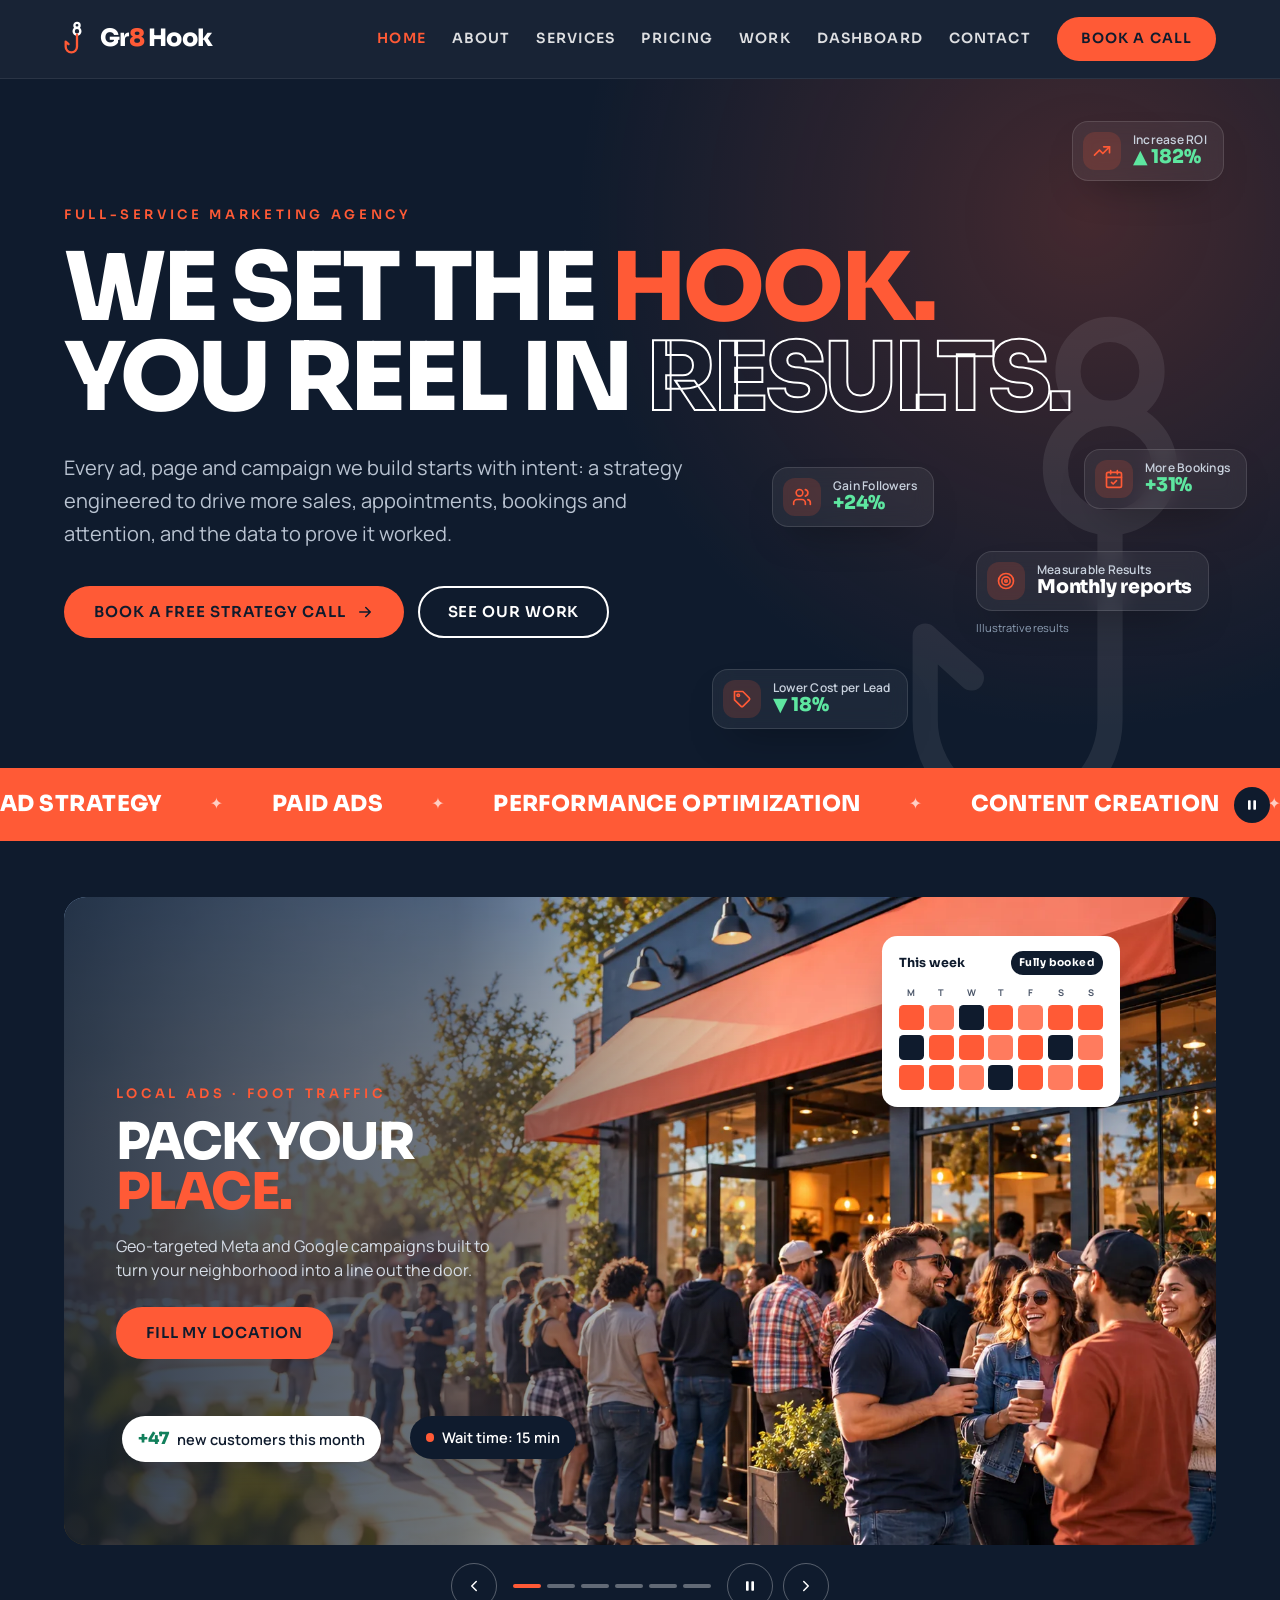
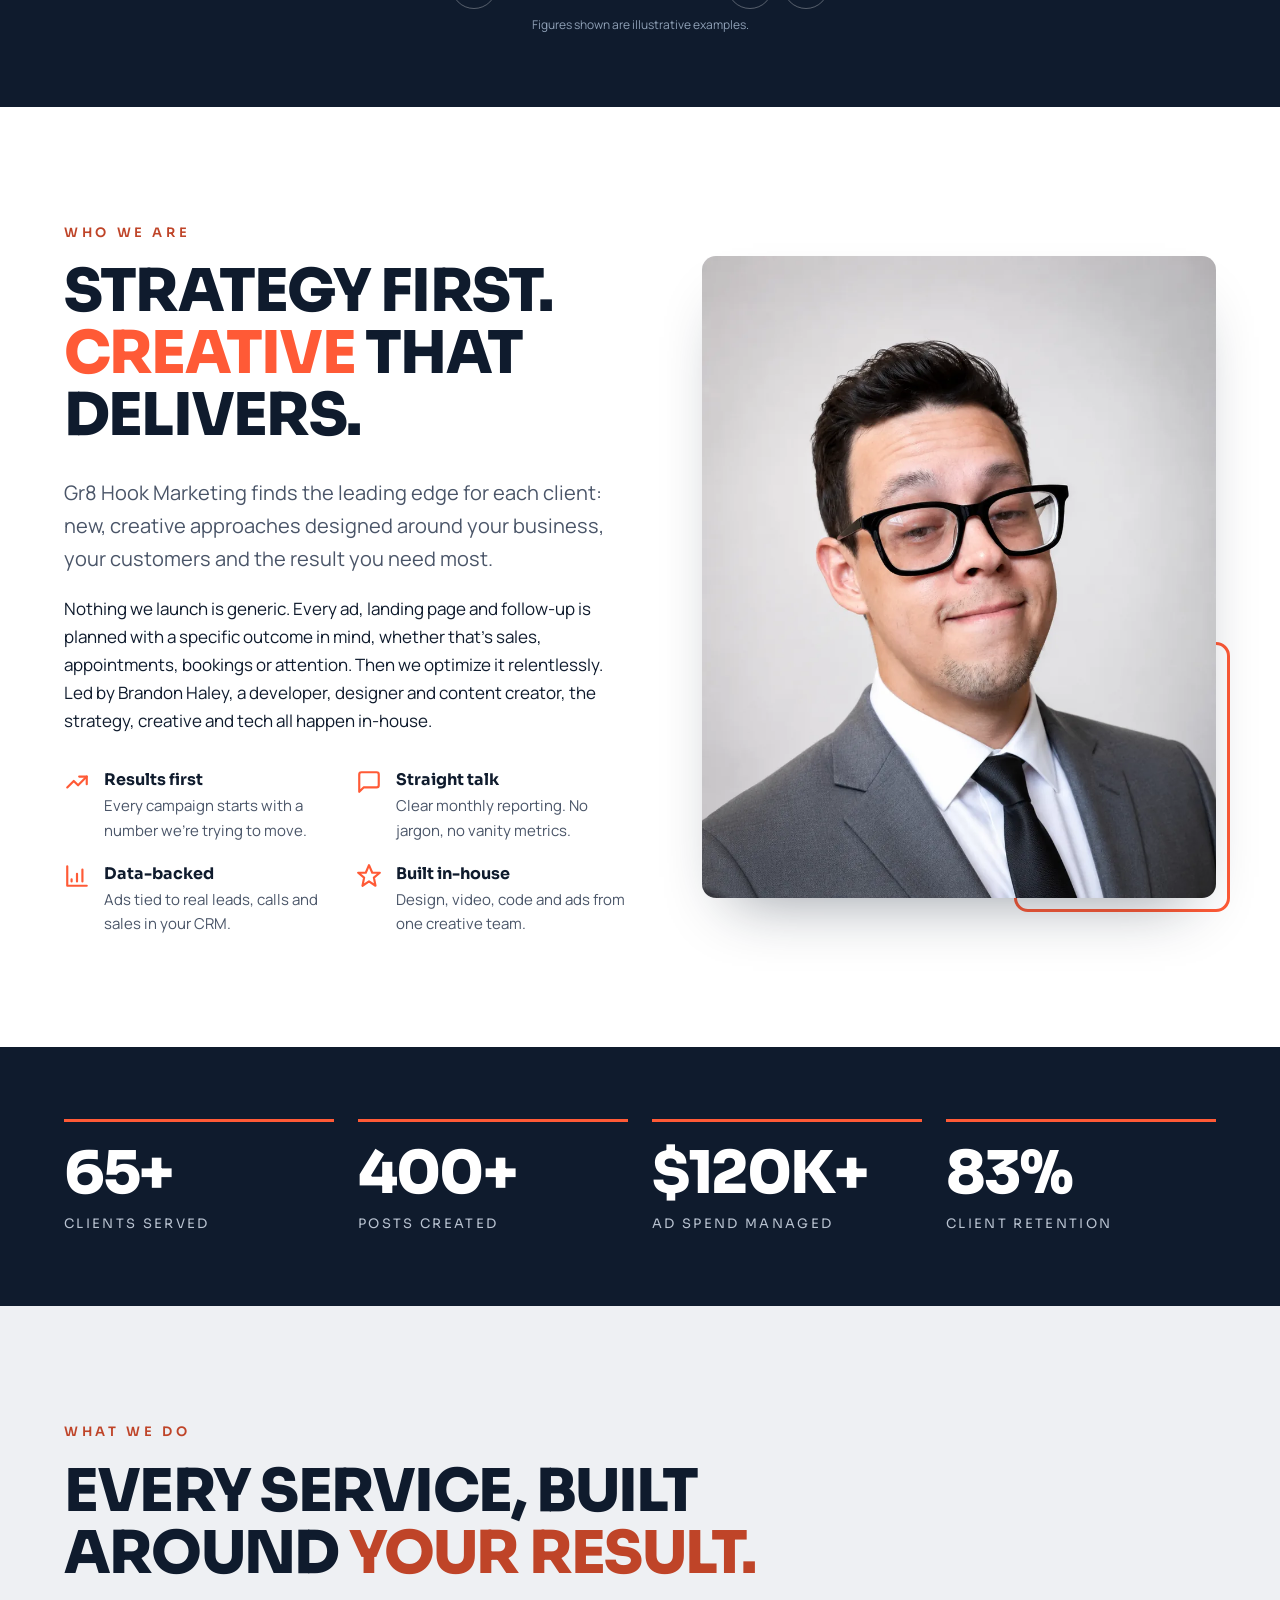
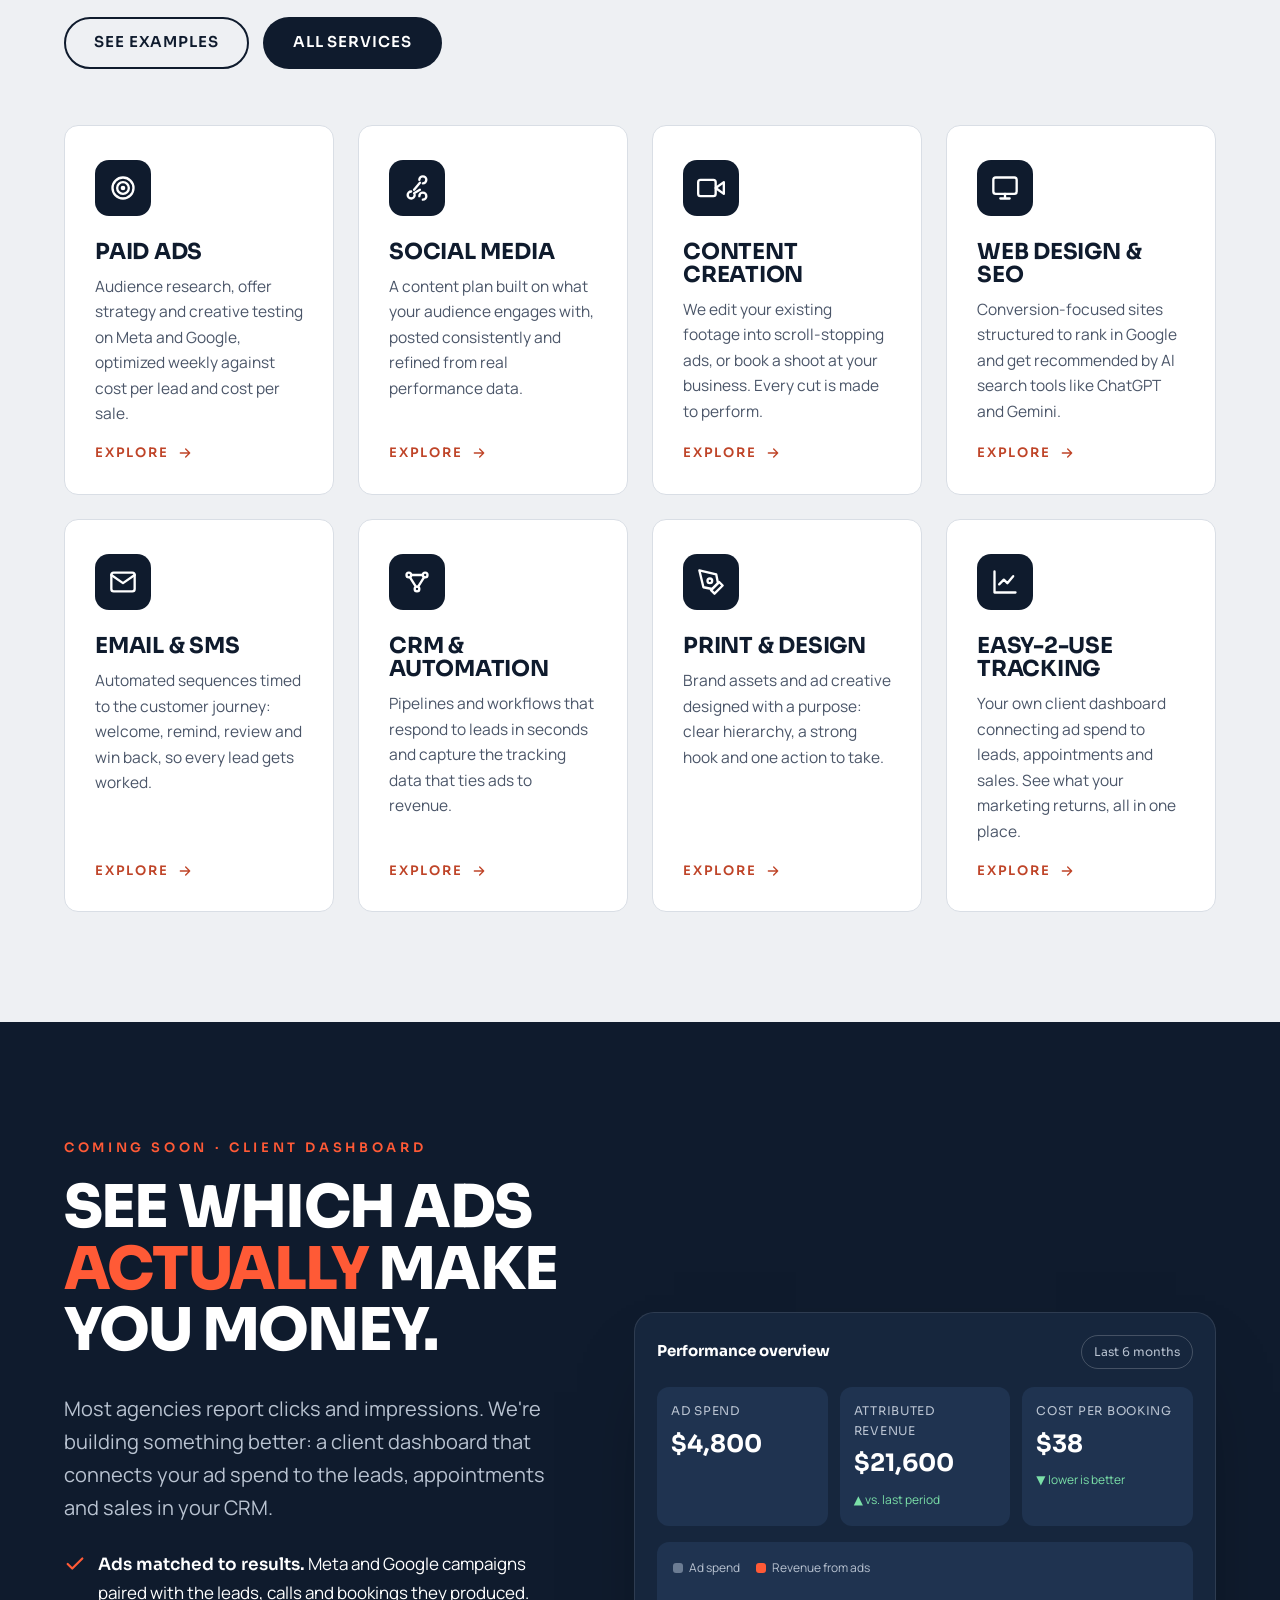
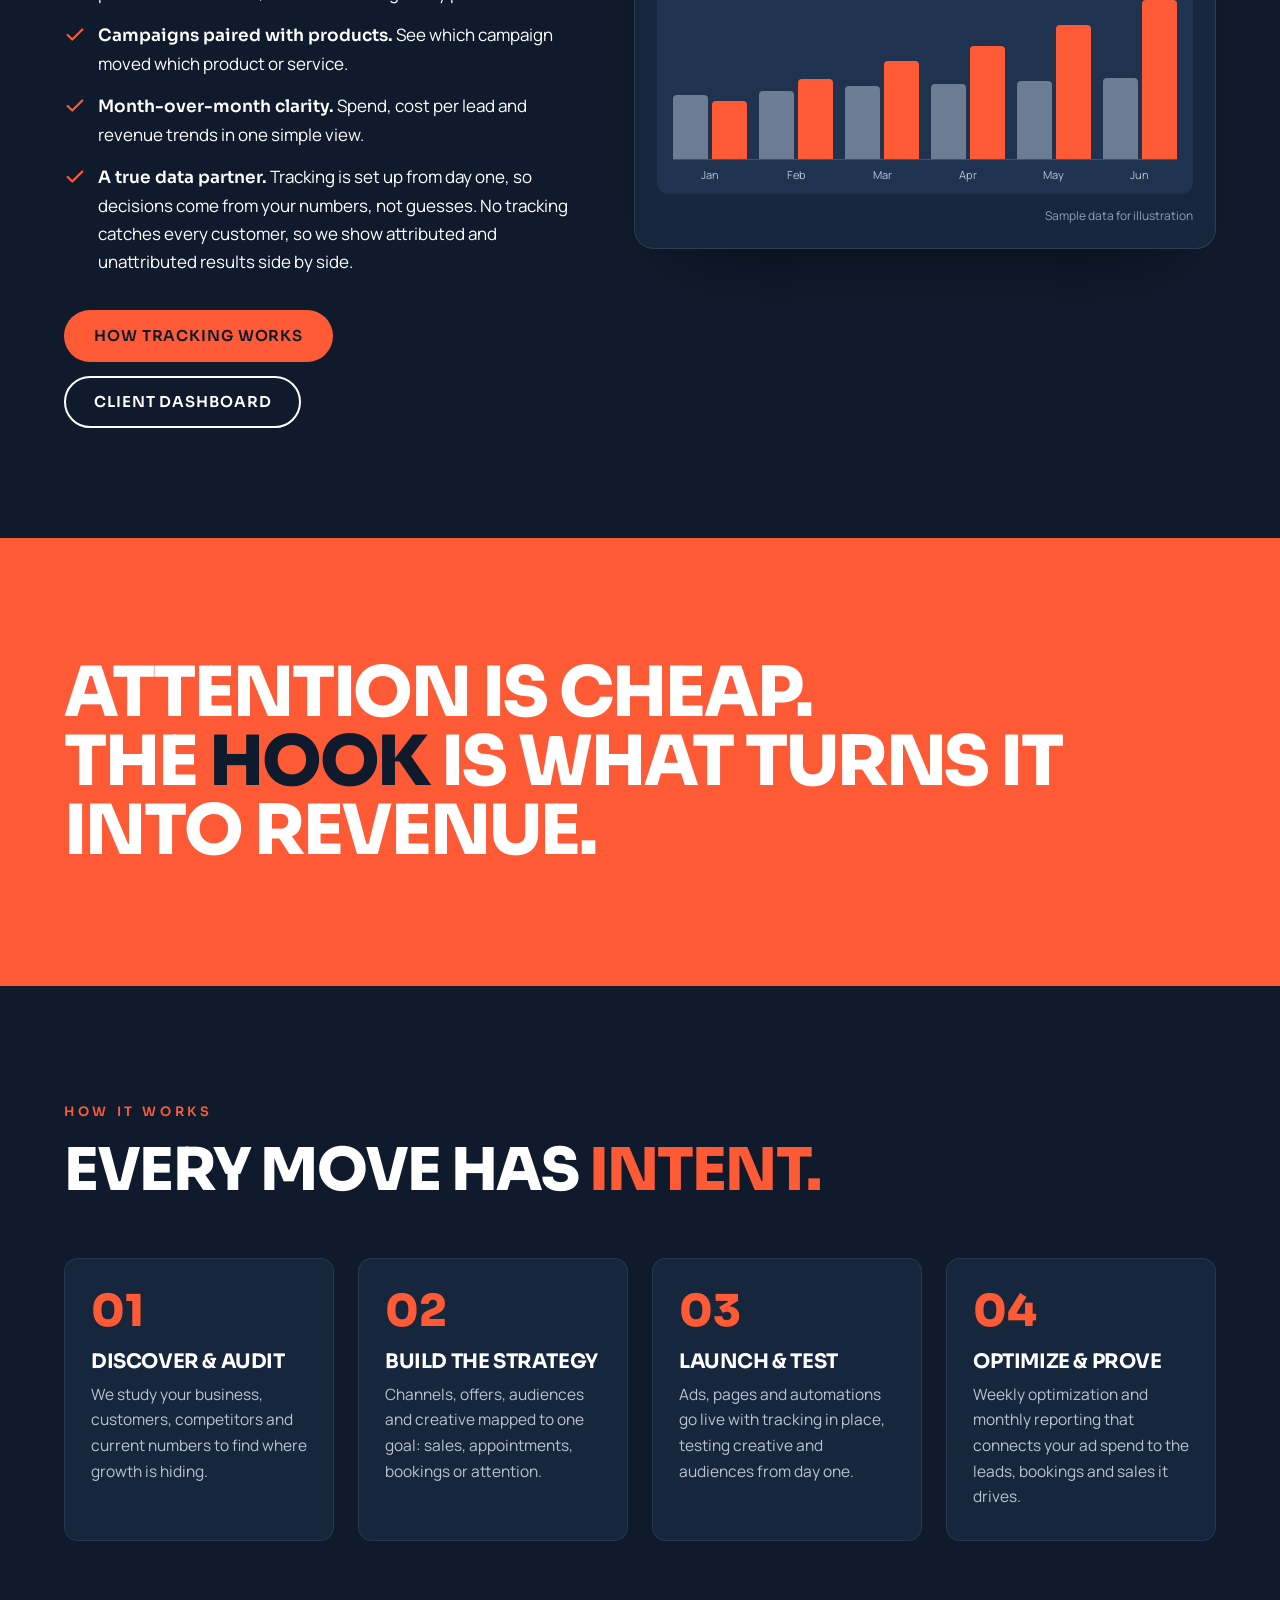
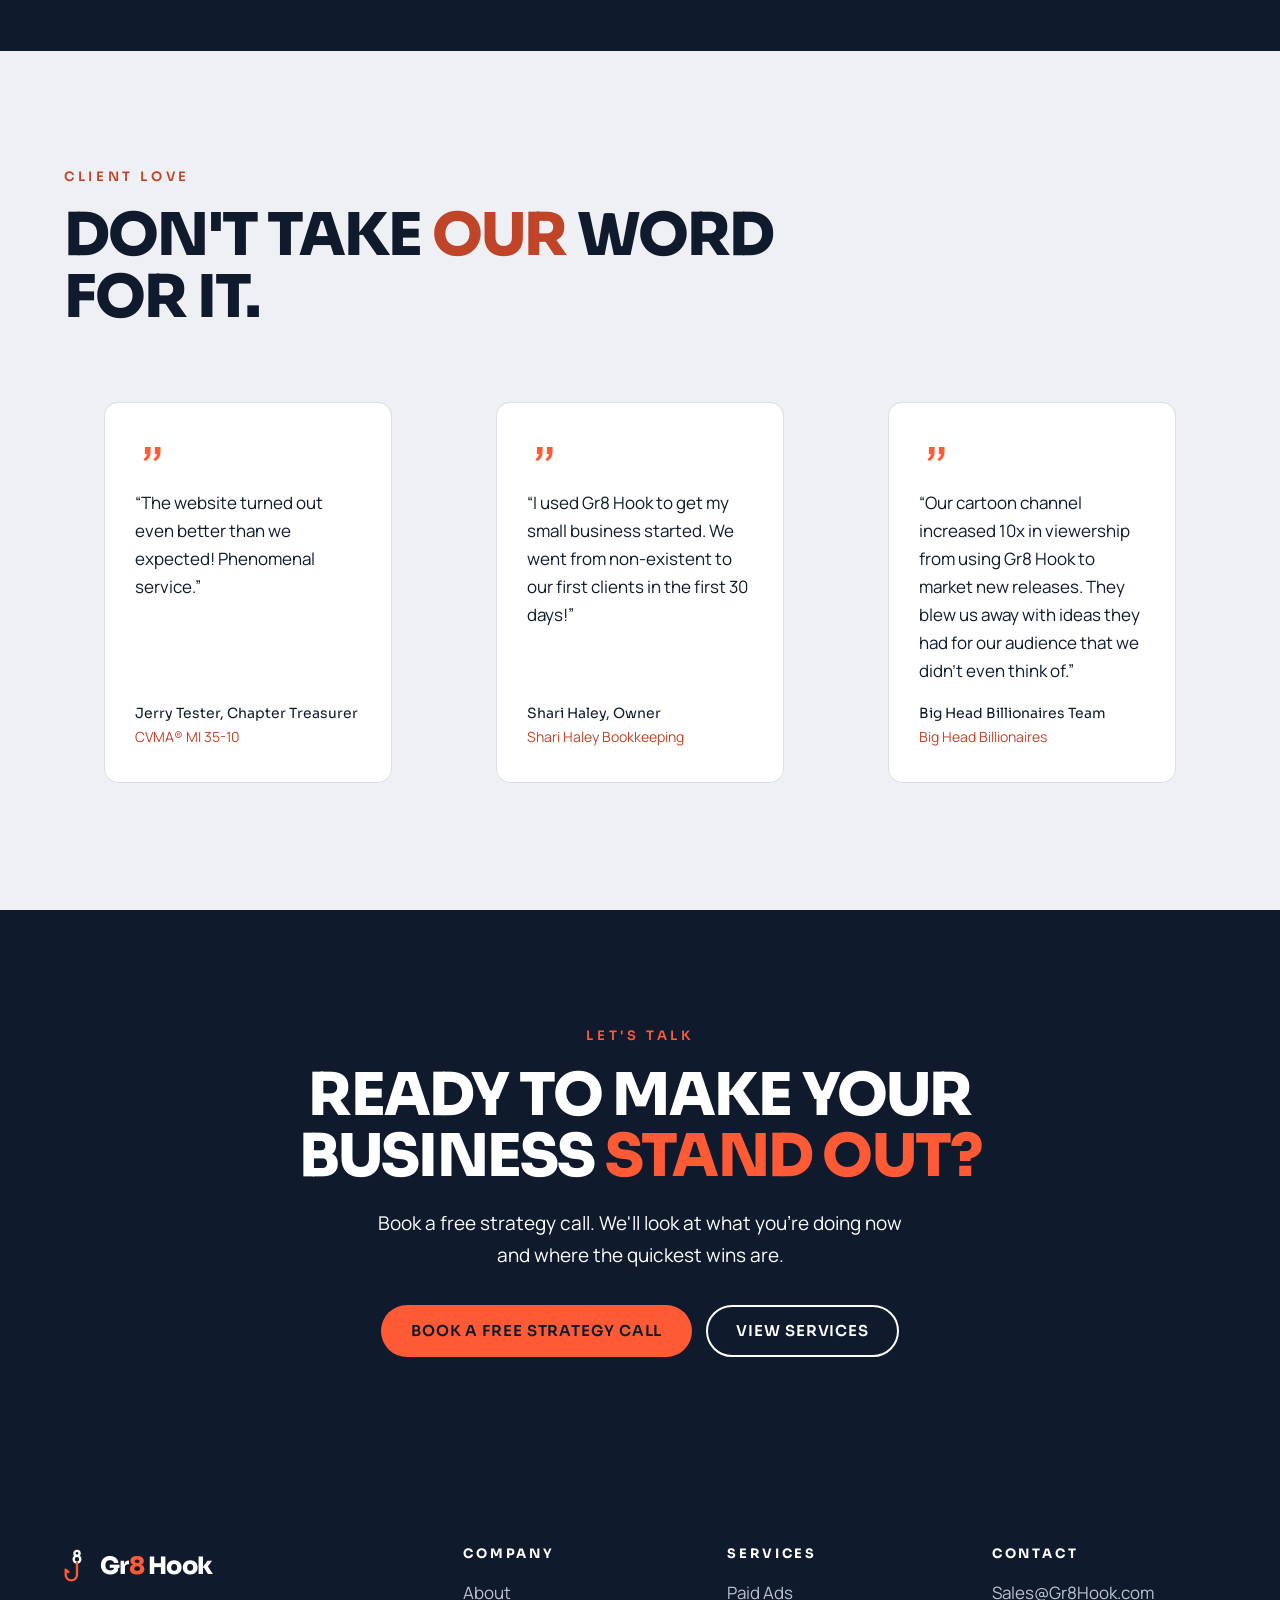
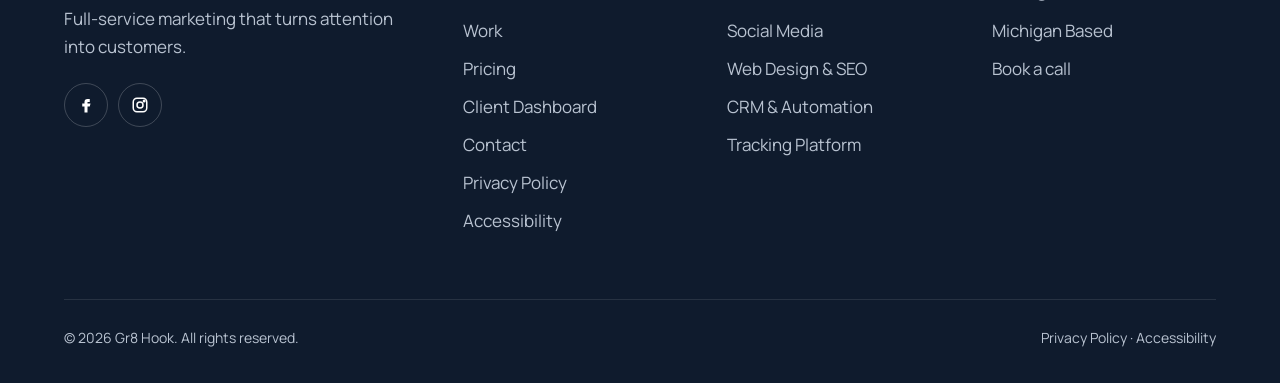
==== index.html @ c1b60bd9 "Add Meta Pixel sitewide, Lead/Schedule events, privacy policy disclosure Co-Authored-By: Claude Opus" ====
<!doctype html>
<html lang="en">
<head>
<meta charset="utf-8">
<meta name="viewport" content="width=device-width, initial-scale=1">
<title>Gr8 Hook | Paid Ads, Web Design &amp; Marketing Agency</title>
<meta name="description" content="Strategy-driven ads, websites, content and CRM automation built to grow sales and bookings, with tracking that ties ad spend to results.">
<meta name="robots" content="index, follow, max-image-preview:large">
<link rel="canonical" href="https://gr8hook.com/">
<meta name="theme-color" content="#0F1B2D">
<meta property="og:type" content="website">
<meta property="og:site_name" content="Gr8 Hook">
<meta property="og:locale" content="en_US">
<meta property="og:title" content="Gr8 Hook | Paid Ads, Web Design &amp; Marketing Agency">
<meta property="og:description" content="Strategy-driven ads, websites, content and CRM automation built to grow sales and bookings, with tracking that ties ad spend to results.">
<meta property="og:url" content="https://gr8hook.com/">
<meta property="og:image" content="https://gr8hook.com/assets/og-image.png">
<meta property="og:image:width" content="1200">
<meta property="og:image:height" content="630">
<meta property="og:image:alt" content="Gr8 Hook logo: a fishing hook whose eye forms an 8">
<meta name="twitter:card" content="summary_large_image">
<meta name="twitter:title" content="Gr8 Hook | Paid Ads, Web Design &amp; Marketing Agency">
<meta name="twitter:description" content="Strategy-driven ads, websites, content and CRM automation built to grow sales and bookings, with tracking that ties ad spend to results.">
<meta name="twitter:image" content="https://gr8hook.com/assets/og-image.png">
<link rel="apple-touch-icon" href="assets/apple-touch-icon.png">
<link rel="manifest" href="site.webmanifest">
<script type="application/ld+json">
{
  "@context": "https://schema.org",
  "@graph": [
    {
      "@type": "ProfessionalService",
      "@id": "https://gr8hook.com/#organization",
      "sameAs": ["https://www.facebook.com/gr8hook", "https://www.instagram.com/gr8hook"],
      "name": "Gr8 Hook",
      "alternateName": "Gr8 Hook Marketing",
      "url": "https://gr8hook.com/",
      "logo": "https://gr8hook.com/assets/logo.png",
      "image": "https://gr8hook.com/assets/og-image.png",
      "description": "Strategy-driven marketing agency offering paid ads, performance optimization, content creation, web design with SEO and AI search, email and SMS, CRM automation, graphic design and ad-to-sales attribution tracking.",
      "email": "Sales@Gr8Hook.com",
      "address": {
        "@type": "PostalAddress",
        "addressRegion": "MI",
        "addressCountry": "US"
      },
      "founder": {
        "@id": "https://gr8hook.com/about/#brandon"
      },
      "areaServed": {
        "@type": "Country",
        "name": "United States"
      },
      "knowsAbout": [
        "Paid Advertising",
        "Social Media Management",
        "Content Creation",
        "Web Design & SEO",
        "Email & SMS Marketing",
        "CRM Setup & Automation",
        "Print & Design",
        "Easy-2-Use Tracking Platform"
      ],
      "hasOfferCatalog": {
        "@type": "OfferCatalog",
        "name": "Marketing services",
        "itemListElement": [
          {
            "@type": "Offer",
            "itemOffered": {
              "@type": "Service",
              "name": "Paid Advertising",
              "url": "https://gr8hook.com/services/#paid-ads"
            }
          },
          {
            "@type": "Offer",
            "itemOffered": {
              "@type": "Service",
              "name": "Social Media Management",
              "url": "https://gr8hook.com/services/#social-media"
            }
          },
          {
            "@type": "Offer",
            "itemOffered": {
              "@type": "Service",
              "name": "Content Creation",
              "url": "https://gr8hook.com/services/#content"
            }
          },
          {
            "@type": "Offer",
            "itemOffered": {
              "@type": "Service",
              "name": "Web Design & SEO",
              "url": "https://gr8hook.com/services/#web-seo"
            }
          },
          {
            "@type": "Offer",
            "itemOffered": {
              "@type": "Service",
              "name": "Email & SMS Marketing",
              "url": "https://gr8hook.com/services/#email-sms"
            }
          },
          {
            "@type": "Offer",
            "itemOffered": {
              "@type": "Service",
              "name": "CRM Setup & Automation",
              "url": "https://gr8hook.com/services/#crm"
            }
          },
          {
            "@type": "Offer",
            "itemOffered": {
              "@type": "Service",
              "name": "Print & Design",
              "url": "https://gr8hook.com/services/#design"
            }
          },
          {
            "@type": "Offer",
            "itemOffered": {
              "@type": "Service",
              "name": "Easy-2-Use Tracking Platform",
              "url": "https://gr8hook.com/services/#tracking"
            }
          }
        ]
      }
    },
    {
      "@type": "WebSite",
      "@id": "https://gr8hook.com/#website",
      "url": "https://gr8hook.com/",
      "name": "Gr8 Hook",
      "publisher": {
        "@id": "https://gr8hook.com/#organization"
      },
      "inLanguage": "en-US"
    },
    {
      "@type": "WebPage",
      "@id": "https://gr8hook.com/#webpage",
      "url": "https://gr8hook.com/",
      "name": "Gr8 Hook | Paid Ads, Web Design & Marketing Agency",
      "description": "Strategy-driven ads, websites, content and CRM automation built to grow sales and bookings, with tracking that ties ad spend to results.",
      "isPartOf": {
        "@id": "https://gr8hook.com/#website"
      },
      "about": {
        "@id": "https://gr8hook.com/#organization"
      },
      "inLanguage": "en-US"
    }
  ]
}
</script>
<link rel="icon" href="favicon.ico" sizes="any">
<link rel="icon" href="assets/favicon.svg" type="image/svg+xml">
<link rel="icon" href="assets/favicon-32.png" type="image/png" sizes="32x32">
<link rel="preconnect" href="https://fonts.googleapis.com">
<link rel="preconnect" href="https://fonts.gstatic.com" crossorigin>
<link href="https://fonts.googleapis.com/css2?family=Manrope:wght@400;500;700&family=Sora:wght@600;800&display=swap" rel="stylesheet">
<link rel="stylesheet" href="css/style.css">
<!-- Meta Pixel Code -->
<script>
!function(f,b,e,v,n,t,s)
{if(f.fbq)return;n=f.fbq=function(){n.callMethod?
n.callMethod.apply(n,arguments):n.queue.push(arguments)};
if(!f._fbq)f._fbq=n;n.push=n;n.loaded=!0;n.version='2.0';
n.queue=[];t=b.createElement(e);t.async=!0;
t.src=v;s=b.getElementsByTagName(e)[0];
s.parentNode.insertBefore(t,s)}(window, document,'script',
'https://connect.facebook.net/en_US/fbevents.js');
fbq('init', '1065242523233854');
fbq('track', 'PageView');
</script>
<noscript><img height="1" width="1" style="display:none"
src="https://www.facebook.com/tr?id=1065242523233854&ev=PageView&noscript=1"
alt="" /></noscript>
<!-- End Meta Pixel Code -->
</head>
<body>
<a class="skip-link" href="#main">Skip to main content</a>

<header class="site-header">
  <div class="container">
    <a class="brand" href="./" aria-label="Gr8 Hook home">
      <svg viewBox="0 0 100 140" fill="none" aria-hidden="true"><circle cx="50" cy="17" r="10" stroke="#FFFFFF" stroke-width="9"/><circle cx="50" cy="40" r="13" stroke="#FFFFFF" stroke-width="9"/><path d="M50 53 L50 100 A22 22 0 0 1 6 100 L6 80 L17 90" stroke="#FF5A36" stroke-width="9" stroke-linecap="round" stroke-linejoin="round"/></svg>
      <span>Gr<span class="accent">8</span> Hook</span>
    </a>
    <button class="nav-toggle" aria-label="Open menu" aria-expanded="false" aria-controls="site-nav">
      <svg viewBox="0 0 24 24" fill="none" stroke="currentColor" stroke-width="2" stroke-linecap="round" aria-hidden="true"><path d="M4 7h16M4 12h16M4 17h16"/></svg>
    </button>
    <nav class="nav" id="site-nav" aria-label="Main">
      <a href="./" aria-current="page">Home</a>
      <a href="about/">About</a>
      <a href="services/">Services</a>
      <a href="pricing/">Pricing</a>
      <a href="work/">Work</a>
      <a href="dashboard/">Dashboard</a>
      <a href="contact/">Contact</a>
      <a class="btn btn--coral" href="contact/#book">Book a Call</a>
    </nav>
  </div>
</header>

<main id="main" tabindex="-1">

  <section class="hero dark">
    <svg class="hero-mark" viewBox="0 0 100 140" fill="none" aria-hidden="true"><circle cx="50" cy="17" r="10" stroke="#FFFFFF" stroke-width="6"/><circle cx="50" cy="40" r="13" stroke="#FFFFFF" stroke-width="6"/><path d="M50 53 L50 100 A22 22 0 0 1 6 100 L6 80 L17 90" stroke="#FFFFFF" stroke-width="6" stroke-linecap="round" stroke-linejoin="round"/></svg>
    <div class="container">
      <span class="eyebrow">Full-service marketing agency</span>
      <h1 class="display">We set the <span class="accent">hook.</span><br>You reel in <span class="outline-text">results.</span></h1>
      <p class="lead">Every ad, page and campaign we build starts with intent: a strategy engineered to drive more sales, appointments, bookings and attention, and the data to prove it worked.</p>
      <div class="btn-row">
        <a class="btn btn--coral" href="contact/#book">Book a Free Strategy Call
          <svg viewBox="0 0 24 24" fill="none" stroke="currentColor" stroke-width="2" stroke-linecap="round" stroke-linejoin="round" aria-hidden="true"><path d="M5 12h14M13 6l6 6-6 6"/></svg>
        </a>
        <a class="btn btn--ghost" href="work/">See Our Work</a>
      </div>
      <div class="hero-badges" aria-hidden="true">
        <div class="hb hb--b1"><span class="hb-icon"><svg viewBox="0 0 24 24" fill="none" stroke="currentColor" stroke-width="2" stroke-linecap="round" stroke-linejoin="round"><path d="M16 21v-2a4 4 0 0 0-4-4H6a4 4 0 0 0-4 4v2"/><circle cx="9" cy="7" r="4"/><path d="M22 21v-2a4 4 0 0 0-3-3.9M16 3.1a4 4 0 0 1 0 7.8"/></svg></span><span class="hb-text"><span class="hb-label">Gain Followers</span><span class="hb-val hb-val--up">+24%</span></span></div>
        <div class="hb hb--b2"><span class="hb-icon"><svg viewBox="0 0 24 24" fill="none" stroke="currentColor" stroke-width="2" stroke-linecap="round" stroke-linejoin="round"><path d="M3 17l6-6 4 4 8-8"/><path d="M14 7h7v7"/></svg></span><span class="hb-text"><span class="hb-label">Increase ROI</span><span class="hb-val hb-val--up">&#9650; 182%</span></span></div>
        <div class="hb hb--b3"><span class="hb-icon"><svg viewBox="0 0 24 24" fill="none" stroke="currentColor" stroke-width="2" stroke-linecap="round" stroke-linejoin="round"><circle cx="12" cy="12" r="9"/><circle cx="12" cy="12" r="5"/><circle cx="12" cy="12" r="1.5"/></svg></span><span class="hb-text"><span class="hb-label">Measurable Results</span><span class="hb-val hb-val--neutral">Monthly reports</span></span></div>
        <div class="hb hb--b4"><span class="hb-icon"><svg viewBox="0 0 24 24" fill="none" stroke="currentColor" stroke-width="2" stroke-linecap="round" stroke-linejoin="round"><path d="M20.6 13.4 13.4 20.6a2 2 0 0 1-2.8 0L3 13V3h10l7.6 7.6a2 2 0 0 1 0 2.8z"/><circle cx="7.5" cy="7.5" r="1.5"/></svg></span><span class="hb-text"><span class="hb-label">Lower Cost per Lead</span><span class="hb-val hb-val--up">&#9660; 18%</span></span></div>
        <div class="hb hb--b5"><span class="hb-icon"><svg viewBox="0 0 24 24" fill="none" stroke="currentColor" stroke-width="2" stroke-linecap="round" stroke-linejoin="round"><rect x="3" y="4" width="18" height="18" rx="2"/><path d="M16 2v4M8 2v4M3 10h18M9 16l2 2 4-4"/></svg></span><span class="hb-text"><span class="hb-label">More Bookings</span><span class="hb-val hb-val--up">+31%</span></span></div>
        <p class="hb-note">Illustrative results</p>
      </div>
    </div>
  </section>

  <div class="strip" data-strip>
    <div class="strip-track" aria-hidden="true">
      <span>Ad Strategy</span><span>Paid Ads</span><span>Performance Optimization</span><span>Content Creation</span><span>Web Design &amp; SEO</span><span>Email &amp; SMS</span><span>CRM Automation</span><span>Ad Attribution</span>
      <span>Ad Strategy</span><span>Paid Ads</span><span>Performance Optimization</span><span>Content Creation</span><span>Web Design &amp; SEO</span><span>Email &amp; SMS</span><span>CRM Automation</span><span>Ad Attribution</span>
    </div>
    <button class="strip-toggle" type="button" data-strip-toggle aria-pressed="false" aria-label="Pause scrolling text"><svg viewBox="0 0 24 24" fill="currentColor" aria-hidden="true"><rect x="6" y="5" width="4" height="14" rx="1"/><rect x="14" y="5" width="4" height="14" rx="1"/></svg></button>
  </div>

  <section class="showcase dark" aria-label="What we do for local businesses">
    <div class="container">
      <div class="slider hs" data-slider role="region" aria-roledescription="carousel" aria-label="Gr8 Hook results">

        <!-- 1 · Pack your place -->
        <div class="slide hs-slide is-active" role="group" aria-roledescription="slide" aria-label="1 of 6">
          <div class="hs-stage">
            <img src="assets/img/hero/packed.webp" width="1672" height="941" alt="A crowd lined up outside a busy neighborhood café on a sunny afternoon">
            <div class="hs-scrim hs-scrim--left" aria-hidden="true"></div>
            <div class="ov ov-cal" style="--x:71%; --y:6%; --d:.25s" aria-hidden="true">
              <div class="ov-cal-head"><span>This week</span><b class="ov-badge">Fully booked</b></div>
              <div class="ov-cal-grid">
                <i>M</i><i>T</i><i>W</i><i>T</i><i>F</i><i>S</i><i>S</i>
                <s></s><s></s><s></s><s></s><s></s><s></s><s></s>
                <s></s><s></s><s></s><s></s><s></s><s></s><s></s>
                <s></s><s></s><s></s><s></s><s></s><s></s><s></s>
              </div>
            </div>
            <div class="ov ov-chip ov--key" style="--x:5%; --y:80%; --d:.45s" aria-hidden="true">
              <b class="ov-up">+47</b><span>new customers this month</span>
            </div>
            <div class="ov ov-chip ov-chip--dark" style="--x:30%; --y:80%; --d:.6s" aria-hidden="true">
              <span class="ov-dot"></span><span>Wait time: 15 min</span>
            </div>
          </div>
          <div class="hs-copy hs-copy--left hs-copy--light">
            <span class="eyebrow">Local Ads · Foot Traffic</span>
            <h2 class="hs-title">Pack your <span class="accent">place.</span></h2>
            <p>Geo-targeted Meta and Google campaigns built to turn your neighborhood into a line out the door.</p>
            <a class="btn btn--coral" href="contact/">Fill My Location</a>
          </div>
        </div>

        <!-- 2 · Fill your calendar -->
        <div class="slide hs-slide" role="group" aria-roledescription="slide" aria-label="2 of 6">
          <div class="hs-stage">
            <img src="assets/img/hero/spa.webp" width="1672" height="941" loading="lazy" alt="A relaxed client enjoying a massage in a bright spa">
            <div class="ov ov-note ov--key" style="--x:50%; --y:70%; --mx:26%; --my:66%; --d:.25s" aria-hidden="true">
              <span class="ov-icon">
                <svg viewBox="0 0 24 24" fill="none" stroke="currentColor" stroke-width="2.2" stroke-linecap="round" stroke-linejoin="round"><rect x="3" y="4" width="18" height="17" rx="2"/><path d="M16 2v4M8 2v4M3 10h18M9 15l2 2 4-4"/></svg>
              </span>
              <span><b>New booking</b><small>90-min massage · Today, 2:30 PM</small></span>
              <em>via Instagram ad</em>
            </div>
            <div class="ov ov-stat" style="--x:73%; --y:6%; --d:.45s" aria-hidden="true">
              <small>Cost per booking</small><b>$18</b><span class="ov-down">▼ 41% vs. last month</span>
            </div>
          </div>
          <div class="hs-copy hs-copy--left">
            <span class="eyebrow">Appointments &amp; Bookings</span>
            <h2 class="hs-title">Fill your <span class="accent">calendar.</span></h2>
            <p>Ads, booking pages and automated reminders that turn scrollers into scheduled, show-up appointments.</p>
            <a class="btn btn--coral" href="pricing/">See Packages</a>
          </div>
        </div>

        <!-- 3 · Get found -->
        <div class="slide hs-slide" role="group" aria-roledescription="slide" aria-label="3 of 6">
          <div class="hs-stage">
            <img src="assets/img/hero/search.webp" width="1672" height="941" loading="lazy" alt="A smiling woman browsing local businesses on a tablet">
            <div class="ov ov-result ov--key" style="--x:56%; --y:66%; --mx:46%; --my:60%; --d:.25s" aria-hidden="true">
              <span class="ov-rank">1</span>
              <span class="ov-result-body">
                <b>Your Business</b>
                <small><span class="ov-stars">★★★★★</span> 4.9 · Open now · 0.8 mi</small>
              </span>
              <span class="ov-pin">
                <svg viewBox="0 0 24 24" fill="currentColor"><path d="M12 2a7 7 0 0 0-7 7c0 5.3 7 13 7 13s7-7.7 7-13a7 7 0 0 0-7-7zm0 9.5a2.5 2.5 0 1 1 0-5 2.5 2.5 0 0 1 0 5z"/></svg>
              </span>
            </div>
            <div class="ov ov-chip" style="--x:56%; --y:85%; --d:.45s" aria-hidden="true">
              <span class="ov-spark">✦</span><span>Recommended by AI search</span>
            </div>
          </div>
          <div class="hs-copy hs-copy--right hs-copy--top">
            <span class="eyebrow">SEO &amp; AI Search</span>
            <h2 class="hs-title">Be the answer they <span class="accent">find.</span></h2>
            <p>Rank in Google, show up on Maps and get recommended by AI assistants when customers search for what you sell.</p>
            <a class="btn btn--coral" href="services/#web-seo">Get Found</a>
          </div>
        </div>

        <!-- 4 · Every screen -->
        <div class="slide hs-slide" role="group" aria-roledescription="slide" aria-label="4 of 6">
          <div class="hs-stage">
            <img src="assets/img/hero/screens.webp" width="1672" height="941" loading="lazy" alt="A laptop, tablet and phone glowing with coral and blue light">
            <div class="ov ov-chip ov-chip--glass ov--key" style="--x:56%; --y:12%; --d:.25s" aria-hidden="true">
              <span class="ov-dot ov-dot--live"></span><span>Campaign live · Meta + Google</span>
            </div>
            <div class="ov ov-stat ov-stat--glass" style="--x:44%; --y:72%; --d:.45s" aria-hidden="true">
              <small>Click-through rate</small><b>4.8%</b><span class="ov-up">▲ 0.9 pts this month</span>
            </div>
            <div class="ov ov-stat ov-stat--glass" style="--x:84%; --y:80%; --d:.6s" aria-hidden="true">
              <small>Leads</small><b>+62%</b>
            </div>
          </div>
          <div class="hs-copy hs-copy--left hs-copy--light">
            <span class="eyebrow">Meta + Google Ads</span>
            <h2 class="hs-title">Ads that hit on <span class="accent">every screen.</span></h2>
            <p>One strategy across Facebook, Instagram and Google, with creative built for phone, tablet and desktop.</p>
            <a class="btn btn--coral" href="services/#paid-ads">Get an Ad Strategy</a>
          </div>
        </div>

        <!-- 5 · ROAS -->
        <div class="slide hs-slide" role="group" aria-roledescription="slide" aria-label="5 of 6">
          <div class="hs-stage">
            <img src="assets/img/hero/roas.webp" width="1672" height="941" loading="lazy" alt="">
            <div class="ov ov-roas ov--key" style="--x:54.6%; --y:27.4%; --w:38.8%; --h:42%; --d:.2s" aria-hidden="true">
              <div class="ov-roas-top">
                <span><small>Return on ad spend</small><b>5.2×</b></span>
                <span class="ov-up ov-pill">▲ 38%</span>
              </div>
              <div class="ov-bars">
                <span style="--v:34%"></span><span style="--v:42%"></span><span style="--v:51%"></span>
                <span style="--v:58%"></span><span style="--v:72%"></span><span style="--v:90%"></span>
              </div>
              <div class="ov-months"><i>May</i><i>Jun</i><i>Jul</i><i>Aug</i><i>Sep</i><i>Oct</i></div>
            </div>
            <div class="ov ov-chip" style="--x:50%; --y:78%; --d:.5s" aria-hidden="true">
              <b class="ov-down">▼ 31%</b><span>cost per lead</span>
            </div>
          </div>
          <div class="hs-copy hs-copy--left">
            <span class="eyebrow">Performance Optimization</span>
            <h2 class="hs-title">Every dollar, <span class="accent">put to work.</span></h2>
            <p>We test, measure and shift budget every week, so your return on ad spend keeps climbing.</p>
            <a class="btn btn--coral" href="services/#paid-ads">See How</a>
          </div>
        </div>

        <!-- 6 · Attribution dashboard -->
        <div class="slide hs-slide" role="group" aria-roledescription="slide" aria-label="6 of 6">
          <div class="hs-stage">
            <img src="assets/img/hero/dashboard.webp" width="1672" height="941" loading="lazy" alt="A café owner smiling at her laptop">
            <div class="ov ov-note" style="--x:70%; --y:4%; --d:.25s" aria-hidden="true">
              <span class="ov-icon ov-icon--coral">
                <svg viewBox="0 0 24 24" fill="none" stroke="currentColor" stroke-width="2.2" stroke-linecap="round" stroke-linejoin="round"><path d="M16 21v-2a4 4 0 0 0-4-4H6a4 4 0 0 0-4 4v2"/><circle cx="9" cy="7" r="4"/><path d="M19 8v6M22 11h-6"/></svg>
              </span>
              <span><b>New lead · $640 sale</b><small>Matched to: Fall Menu ad</small></span>
            </div>
            <div class="ov ov-spark-card ov--key" style="--x:36%; --y:73%; --d:.45s" aria-hidden="true">
              <div><small>Revenue from ads</small><b>$21.6k</b><span class="ov-up">▲ 62%</span></div>
              <svg viewBox="0 0 120 40" preserveAspectRatio="none"><path d="M0 34 L20 30 L40 31 L60 22 L80 18 L100 10 L120 4" fill="none" stroke="#FF5A36" stroke-width="3" stroke-linecap="round" stroke-linejoin="round" vector-effect="non-scaling-stroke"/></svg>
            </div>
          </div>
          <div class="hs-copy hs-copy--left hs-copy--narrow">
            <span class="eyebrow">Client Dashboard</span>
            <h2 class="hs-title">See the sale behind <span class="accent">every ad.</span></h2>
            <p>Your dashboard connects ad spend to real leads and revenue, so you always know what's working.</p>
            <a class="btn btn--coral" href="https://app.gr8hook.com" target="_blank" rel="noopener">Demo What's Coming<span class="sr-only"> (opens in a new tab)</span></a>
          </div>
        </div>

        <div class="slider-nav">
          <button class="slider-btn" type="button" data-prev aria-label="Previous slide">
            <svg viewBox="0 0 24 24" fill="none" stroke="currentColor" stroke-width="2" stroke-linecap="round" stroke-linejoin="round" aria-hidden="true"><path d="M15 18l-6-6 6-6"/></svg>
          </button>
          <div class="slider-dots"></div>
          <button class="slider-btn slider-toggle" type="button" data-toggle aria-pressed="false" aria-label="Pause slideshow"><svg viewBox="0 0 24 24" fill="currentColor" aria-hidden="true"><rect x="6" y="5" width="4" height="14" rx="1"/><rect x="14" y="5" width="4" height="14" rx="1"/></svg></button>
          <button class="slider-btn" type="button" data-next aria-label="Next slide">
            <svg viewBox="0 0 24 24" fill="none" stroke="currentColor" stroke-width="2" stroke-linecap="round" stroke-linejoin="round" aria-hidden="true"><path d="M9 18l6-6-6-6"/></svg>
          </button>
        </div>
      </div>
      <p class="hs-note">Figures shown are illustrative examples.</p>
    </div>
  </section>

  <section class="section">
    <div class="container split">
      <div class="reveal">
        <span class="eyebrow">Who we are</span>
        <h2 class="h2">Strategy first. <span class="accent">Creative</span> that delivers.</h2>
        <p class="lead">Gr8 Hook Marketing finds the leading edge for each client: new, creative approaches designed around your business, your customers and the result you need most.</p>
        <p>Nothing we launch is generic. Every ad, landing page and follow-up is planned with a specific outcome in mind, whether that's sales, appointments, bookings or attention. Then we optimize it relentlessly. Led by Brandon Haley, a developer, designer and content creator, the strategy, creative and tech all happen in-house.</p>
        <div class="values">
          <div class="value">
            <svg viewBox="0 0 24 24" fill="none" stroke="currentColor" stroke-width="2" stroke-linecap="round" stroke-linejoin="round" aria-hidden="true"><path d="M3 17l6-6 4 4 8-8"/><path d="M14 7h7v7"/></svg>
            <div><strong>Results first</strong><p>Every campaign starts with a number we're trying to move.</p></div>
          </div>
          <div class="value">
            <svg viewBox="0 0 24 24" fill="none" stroke="currentColor" stroke-width="2" stroke-linecap="round" stroke-linejoin="round" aria-hidden="true"><path d="M21 15a2 2 0 0 1-2 2H7l-4 4V5a2 2 0 0 1 2-2h14a2 2 0 0 1 2 2z"/></svg>
            <div><strong>Straight talk</strong><p>Clear monthly reporting. No jargon, no vanity metrics.</p></div>
          </div>
          <div class="value">
            <svg viewBox="0 0 24 24" fill="none" stroke="currentColor" stroke-width="2" stroke-linecap="round" stroke-linejoin="round" aria-hidden="true"><path d="M3 3v18h18"/><path d="M7 15v2M12 10v7M17 6v11"/></svg>
            <div><strong>Data-backed</strong><p>Ads tied to real leads, calls and sales in your CRM.</p></div>
          </div>
          <div class="value">
            <svg viewBox="0 0 24 24" fill="none" stroke="currentColor" stroke-width="2" stroke-linecap="round" stroke-linejoin="round" aria-hidden="true"><path d="M12 2l3 7h7l-5.5 4.5L18 21l-6-4-6 4 1.5-7.5L2 9h7z"/></svg>
            <div><strong>Built in-house</strong><p>Design, video, code and ads from one creative team.</p></div>
          </div>
        </div>
      </div>
      <figure class="photo reveal">
        <picture>
          <source srcset="assets/img/brandon.webp" type="image/webp">
          <img src="assets/img/brandon.jpg" width="900" height="1125" loading="lazy" decoding="async" alt="Brandon Haley, founder of Gr8 Hook Marketing">
        </picture>
      </figure>
    </div>
  </section>

  <section class="section--tight dark">
    <div class="container stats">
      <div class="stat reveal"><b>65+</b><span>Clients served</span></div>
      <div class="stat reveal"><b>400+</b><span>Posts created</span></div>
      <div class="stat reveal"><b>$120K+</b><span>Ad spend managed</span></div>
      <div class="stat reveal"><b>83%</b><span>Client retention</span></div>
    </div>
  </section>

  <section class="section mist">
    <div class="container">
      <div class="section-head">
        <div>
          <span class="eyebrow">What we do</span>
          <h2 class="h2">Every service, built around <span class="accent">your result.</span></h2>
        </div>
        <div class="btn-row">
          <a class="btn btn--ghost" href="work/">See Examples</a>
          <a class="btn btn--navy" href="services/">All Services</a>
        </div>
      </div>
      <div class="cards cards--4">
        <a class="card reveal" href="services/#paid-ads">
          <div class="card-icon"><svg viewBox="0 0 24 24" fill="none" stroke="currentColor" stroke-width="2" stroke-linecap="round" stroke-linejoin="round" aria-hidden="true"><circle cx="12" cy="12" r="9"/><circle cx="12" cy="12" r="5"/><circle cx="12" cy="12" r="1"/></svg></div>
          <h3>Paid Ads</h3>
          <p>Audience research, offer strategy and creative testing on Meta and Google, optimized weekly against cost per lead and cost per sale.</p>
          <span class="card-link">Explore <svg viewBox="0 0 24 24" fill="none" stroke="currentColor" stroke-width="2" stroke-linecap="round" stroke-linejoin="round" aria-hidden="true"><path d="M5 12h14M13 6l6 6-6 6"/></svg></span>
        </a>
        <a class="card reveal" href="services/#social-media">
          <div class="card-icon"><svg viewBox="0 0 24 24" fill="none" stroke="currentColor" stroke-width="2" stroke-linecap="round" stroke-linejoin="round" aria-hidden="true"><path d="M17 8a3 3 0 1 0-3-3M7 15a3 3 0 1 0 3 3M17 22a3 3 0 1 0-3-3"/><path d="M9.5 16.5l5-3M9.5 13.5l5-6"/></svg></div>
          <h3>Social Media</h3>
          <p>A content plan built on what your audience engages with, posted consistently and refined from real performance data.</p>
          <span class="card-link">Explore <svg viewBox="0 0 24 24" fill="none" stroke="currentColor" stroke-width="2" stroke-linecap="round" stroke-linejoin="round" aria-hidden="true"><path d="M5 12h14M13 6l6 6-6 6"/></svg></span>
        </a>
        <a class="card reveal" href="services/#content">
          <div class="card-icon"><svg viewBox="0 0 24 24" fill="none" stroke="currentColor" stroke-width="2" stroke-linecap="round" stroke-linejoin="round" aria-hidden="true"><path d="M23 7l-7 5 7 5z"/><rect x="1" y="5" width="15" height="14" rx="2"/></svg></div>
          <h3>Content Creation</h3>
          <p>We edit your existing footage into scroll-stopping ads, or book a shoot at your business. Every cut is made to perform.</p>
          <span class="card-link">Explore <svg viewBox="0 0 24 24" fill="none" stroke="currentColor" stroke-width="2" stroke-linecap="round" stroke-linejoin="round" aria-hidden="true"><path d="M5 12h14M13 6l6 6-6 6"/></svg></span>
        </a>
        <a class="card reveal" href="services/#web-seo">
          <div class="card-icon"><svg viewBox="0 0 24 24" fill="none" stroke="currentColor" stroke-width="2" stroke-linecap="round" stroke-linejoin="round" aria-hidden="true"><rect x="2" y="3" width="20" height="14" rx="2"/><path d="M8 21h8M12 17v4"/></svg></div>
          <h3>Web Design &amp; SEO</h3>
          <p>Conversion-focused sites structured to rank in Google and get recommended by AI search tools like ChatGPT and Gemini.</p>
          <span class="card-link">Explore <svg viewBox="0 0 24 24" fill="none" stroke="currentColor" stroke-width="2" stroke-linecap="round" stroke-linejoin="round" aria-hidden="true"><path d="M5 12h14M13 6l6 6-6 6"/></svg></span>
        </a>
        <a class="card reveal" href="services/#email-sms">
          <div class="card-icon"><svg viewBox="0 0 24 24" fill="none" stroke="currentColor" stroke-width="2" stroke-linecap="round" stroke-linejoin="round" aria-hidden="true"><rect x="2" y="4" width="20" height="16" rx="2"/><path d="M22 6l-10 7L2 6"/></svg></div>
          <h3>Email &amp; SMS</h3>
          <p>Automated sequences timed to the customer journey: welcome, remind, review and win back, so every lead gets worked.</p>
          <span class="card-link">Explore <svg viewBox="0 0 24 24" fill="none" stroke="currentColor" stroke-width="2" stroke-linecap="round" stroke-linejoin="round" aria-hidden="true"><path d="M5 12h14M13 6l6 6-6 6"/></svg></span>
        </a>
        <a class="card reveal" href="services/#crm">
          <div class="card-icon"><svg viewBox="0 0 24 24" fill="none" stroke="currentColor" stroke-width="2" stroke-linecap="round" stroke-linejoin="round" aria-hidden="true"><circle cx="5" cy="6" r="2"/><circle cx="19" cy="6" r="2"/><circle cx="12" cy="18" r="2"/><path d="M7 6h10M6 8l5 8M18 8l-5 8"/></svg></div>
          <h3>CRM &amp; Automation</h3>
          <p>Pipelines and workflows that respond to leads in seconds and capture the tracking data that ties ads to revenue.</p>
          <span class="card-link">Explore <svg viewBox="0 0 24 24" fill="none" stroke="currentColor" stroke-width="2" stroke-linecap="round" stroke-linejoin="round" aria-hidden="true"><path d="M5 12h14M13 6l6 6-6 6"/></svg></span>
        </a>
        <a class="card reveal" href="services/#design">
          <div class="card-icon"><svg viewBox="0 0 24 24" fill="none" stroke="currentColor" stroke-width="2" stroke-linecap="round" stroke-linejoin="round" aria-hidden="true"><path d="M12 19l7-7 3 3-7 7z"/><path d="M18 13l-1.5-7.5L2 2l3.5 14.5L13 18z"/><circle cx="11" cy="11" r="2"/></svg></div>
          <h3>Print &amp; Design</h3>
          <p>Brand assets and ad creative designed with a purpose: clear hierarchy, a strong hook and one action to take.</p>
          <span class="card-link">Explore <svg viewBox="0 0 24 24" fill="none" stroke="currentColor" stroke-width="2" stroke-linecap="round" stroke-linejoin="round" aria-hidden="true"><path d="M5 12h14M13 6l6 6-6 6"/></svg></span>
        </a>
        <a class="card reveal" href="services/#tracking">
          <div class="card-icon"><svg viewBox="0 0 24 24" fill="none" stroke="currentColor" stroke-width="2" stroke-linecap="round" stroke-linejoin="round" aria-hidden="true"><path d="M3 3v18h18"/><path d="M7 14l4-4 3 3 5-6"/></svg></div>
          <h3>Easy-2-Use Tracking</h3>
          <p>Your own client dashboard connecting ad spend to leads, appointments and sales. See what your marketing returns, all in one place.</p>
          <span class="card-link">Explore <svg viewBox="0 0 24 24" fill="none" stroke="currentColor" stroke-width="2" stroke-linecap="round" stroke-linejoin="round" aria-hidden="true"><path d="M5 12h14M13 6l6 6-6 6"/></svg></span>
        </a>
      </div>
    </div>
  </section>

  <section class="section dark" id="attribution">
    <div class="container dash-split">
      <div class="reveal">
        <span class="eyebrow">Coming soon · Client dashboard</span>
        <h2 class="h2">See which ads <span class="accent">actually</span> make you money.</h2>
        <p class="lead">Most agencies report clicks and impressions. We're building something better: a client dashboard that connects your ad spend to the leads, appointments and sales in your CRM.</p>
        <ul class="check-list">
          <li><svg viewBox="0 0 24 24" fill="none" stroke="currentColor" stroke-width="2.4" stroke-linecap="round" stroke-linejoin="round" aria-hidden="true"><path d="M20 6L9 17l-5-5"/></svg><span><strong>Ads matched to results.</strong> Meta and Google campaigns paired with the leads, calls and bookings they produced.</span></li>
          <li><svg viewBox="0 0 24 24" fill="none" stroke="currentColor" stroke-width="2.4" stroke-linecap="round" stroke-linejoin="round" aria-hidden="true"><path d="M20 6L9 17l-5-5"/></svg><span><strong>Campaigns paired with products.</strong> See which campaign moved which product or service.</span></li>
          <li><svg viewBox="0 0 24 24" fill="none" stroke="currentColor" stroke-width="2.4" stroke-linecap="round" stroke-linejoin="round" aria-hidden="true"><path d="M20 6L9 17l-5-5"/></svg><span><strong>Month-over-month clarity.</strong> Spend, cost per lead and revenue trends in one simple view.</span></li>
          <li><svg viewBox="0 0 24 24" fill="none" stroke="currentColor" stroke-width="2.4" stroke-linecap="round" stroke-linejoin="round" aria-hidden="true"><path d="M20 6L9 17l-5-5"/></svg><span><strong>A true data partner.</strong> Tracking is set up from day one, so decisions come from your numbers, not guesses. No tracking catches every customer, so we show attributed and unattributed results side by side.</span></li>
        </ul>
        <div class="btn-row">
          <a class="btn btn--coral" href="services/#tracking">How Tracking Works</a>
          <a class="btn btn--ghost" href="dashboard/">Client Dashboard</a>
        </div>
      </div>
      <figure class="dash-mock reveal" style="margin: 0" aria-label="Preview of the Gr8 Hook client dashboard with sample data">
        <div class="dash-top"><b>Performance overview</b><span class="dash-pill">Last 6 months</span></div>
        <div class="dash-kpis">
          <div class="dash-kpi"><span>Ad spend</span><b>$4,800</b></div>
          <div class="dash-kpi"><span>Attributed revenue</span><b>$21,600</b><em>▲ vs. last period</em></div>
          <div class="dash-kpi"><span>Cost per booking</span><b>$38</b><em>▼ lower is better</em></div>
        </div>
        <div class="dash-chart">
          <div class="dash-legend"><span><i class="bar-spend"></i>Ad spend</span><span><i class="bar-rev"></i>Revenue from ads</span></div>
          <div class="dash-bars" aria-hidden="true">
            <div><span class="bar-spend" style="height: 38%"></span><span class="bar-rev" style="height: 34%"></span></div>
            <div><span class="bar-spend" style="height: 40%"></span><span class="bar-rev" style="height: 47%"></span></div>
            <div><span class="bar-spend" style="height: 43%"></span><span class="bar-rev" style="height: 58%"></span></div>
            <div><span class="bar-spend" style="height: 44%"></span><span class="bar-rev" style="height: 67%"></span></div>
            <div><span class="bar-spend" style="height: 46%"></span><span class="bar-rev" style="height: 79%"></span></div>
            <div><span class="bar-spend" style="height: 48%"></span><span class="bar-rev" style="height: 94%"></span></div>
          </div>
          <div class="dash-months" aria-hidden="true"><span>Jan</span><span>Feb</span><span>Mar</span><span>Apr</span><span>May</span><span>Jun</span></div>
        </div>
        <figcaption class="dash-note">Sample data for illustration</figcaption>
      </figure>
    </div>
  </section>

  <section class="band coral-bg">
    <div class="container">
      <blockquote class="reveal">Attention is cheap. <br>The <span style="color: var(--navy)">hook</span> is what turns it into revenue.</blockquote>
    </div>
  </section>

  <section class="section dark">
    <div class="container">
      <div class="section-head">
        <div>
          <span class="eyebrow">How it works</span>
          <h2 class="h2">Every move has <span class="accent">intent.</span></h2>
        </div>
      </div>
      <div class="steps">
        <div class="step reveal"><h3>Discover &amp; Audit</h3><p>We study your business, customers, competitors and current numbers to find where growth is hiding.</p></div>
        <div class="step reveal"><h3>Build the Strategy</h3><p>Channels, offers, audiences and creative mapped to one goal: sales, appointments, bookings or attention.</p></div>
        <div class="step reveal"><h3>Launch &amp; Test</h3><p>Ads, pages and automations go live with tracking in place, testing creative and audiences from day one.</p></div>
        <div class="step reveal"><h3>Optimize &amp; Prove</h3><p>Weekly optimization and monthly reporting that connects your ad spend to the leads, bookings and sales it drives.</p></div>
      </div>
    </div>
  </section>

  <section class="section mist">
    <div class="container">
      <div class="section-head">
        <div>
          <span class="eyebrow">Client love</span>
          <h2 class="h2">Don't take <span class="accent">our</span> word for it.</h2>
        </div>
      </div>
      <div class="quotes">
        <blockquote class="quote reveal">
          <svg viewBox="0 0 24 24" fill="currentColor" aria-hidden="true"><path d="M7 7h4v4c0 3-1.5 5-4 6l-1-1.5c1.5-.8 2.3-2 2.4-3.5H7zM14 7h4v4c0 3-1.5 5-4 6l-1-1.5c1.5-.8 2.3-2 2.4-3.5H14z"/></svg>
          <p>&ldquo;The website turned out even better than we expected! Phenomenal service.&rdquo;</p>
          <footer>Jerry Tester, Chapter Treasurer<span><a href="https://cvmami35-10.org" target="_blank" rel="noopener">CVMA&reg; MI 35-10<span class="sr-only"> (opens in a new tab)</span></a></span></footer>
        </blockquote>
        <blockquote class="quote reveal">
          <svg viewBox="0 0 24 24" fill="currentColor" aria-hidden="true"><path d="M7 7h4v4c0 3-1.5 5-4 6l-1-1.5c1.5-.8 2.3-2 2.4-3.5H7zM14 7h4v4c0 3-1.5 5-4 6l-1-1.5c1.5-.8 2.3-2 2.4-3.5H14z"/></svg>
          <p>&ldquo;I used Gr8 Hook to get my small business started. We went from non-existent to our first clients in the first 30 days!&rdquo;</p>
          <footer>Shari Haley, Owner<span><a href="https://www.sharihaleybookkeeping.com" target="_blank" rel="noopener">Shari Haley Bookkeeping<span class="sr-only"> (opens in a new tab)</span></a></span></footer>
        </blockquote>
        <blockquote class="quote reveal">
          <svg viewBox="0 0 24 24" fill="currentColor" aria-hidden="true"><path d="M7 7h4v4c0 3-1.5 5-4 6l-1-1.5c1.5-.8 2.3-2 2.4-3.5H7zM14 7h4v4c0 3-1.5 5-4 6l-1-1.5c1.5-.8 2.3-2 2.4-3.5H14z"/></svg>
          <p>&ldquo;Our cartoon channel increased 10x in viewership from using Gr8 Hook to market new releases. They blew us away with ideas they had for our audience that we didn&rsquo;t even think of.&rdquo;</p>
          <footer>Big Head Billionaires Team<span><a href="https://www.bigheadbillionaires.com" target="_blank" rel="noopener">Big Head Billionaires<span class="sr-only"> (opens in a new tab)</span></a></span></footer>
        </blockquote>
      </div>
    </div>
  </section>

  <section class="cta dark">
    <div class="container">
      <span class="eyebrow">Let's talk</span>
      <h2 class="h2">Ready to make your business <span class="accent">stand out?</span></h2>
      <p>Book a free strategy call. We'll look at what you're doing now and where the quickest wins are.</p>
      <div class="btn-row">
        <a class="btn btn--coral" href="contact/#book">Book a Free Strategy Call</a>
        <a class="btn btn--ghost" href="services/">View Services</a>
      </div>
    </div>
  </section>

</main>

<footer class="site-footer">
  <div class="container">
    <div class="footer-grid">
      <div>
        <a class="brand" href="./" aria-label="Gr8 Hook home">
          <svg viewBox="0 0 100 140" fill="none" aria-hidden="true"><circle cx="50" cy="17" r="10" stroke="#FFFFFF" stroke-width="9"/><circle cx="50" cy="40" r="13" stroke="#FFFFFF" stroke-width="9"/><path d="M50 53 L50 100 A22 22 0 0 1 6 100 L6 80 L17 90" stroke="#FF5A36" stroke-width="9" stroke-linecap="round" stroke-linejoin="round"/></svg>
          <span>Gr<span class="accent">8</span> Hook</span>
        </a>
        <p>Full-service marketing that turns attention into customers.</p>
        <div class="socials">
          <a href="https://www.facebook.com/gr8hook" target="_blank" rel="noopener" aria-label="Gr8 Hook on Facebook (opens in a new tab)"><svg viewBox="0 0 24 24" fill="currentColor" aria-hidden="true"><path d="M14 8h3V4h-3c-2.8 0-4 1.7-4 4v2H7v4h3v8h4v-8h3l1-4h-4V8.5c0-.3.2-.5.5-.5z"/></svg></a>
          <a href="https://www.instagram.com/gr8hook" target="_blank" rel="noopener" aria-label="Gr8 Hook on Instagram (opens in a new tab)"><svg viewBox="0 0 24 24" fill="none" stroke="currentColor" stroke-width="2" aria-hidden="true"><rect x="3" y="3" width="18" height="18" rx="5"/><circle cx="12" cy="12" r="4"/><circle cx="17.5" cy="6.5" r="1" fill="currentColor"/></svg></a>
        </div>
      </div>
      <div>
        <h2 class="ft-h">Company</h2>
        <ul>
          <li><a href="about/">About</a></li>
          <li><a href="work/">Work</a></li>
          <li><a href="pricing/">Pricing</a></li>
          <li><a href="dashboard/">Client Dashboard</a></li>
          <li><a href="contact/">Contact</a></li>
          <li><a href="privacy/">Privacy Policy</a></li>
          <li><a href="accessibility/">Accessibility</a></li>
        </ul>
      </div>
      <div>
        <h2 class="ft-h">Services</h2>
        <ul>
          <li><a href="services/#paid-ads">Paid Ads</a></li>
          <li><a href="services/#social-media">Social Media</a></li>
          <li><a href="services/#web-seo">Web Design &amp; SEO</a></li>
          <li><a href="services/#crm">CRM &amp; Automation</a></li>
          <li><a href="services/#tracking">Tracking Platform</a></li>
        </ul>
      </div>
      <div>
        <h2 class="ft-h">Contact</h2>
        <ul>
          <li><a href="mailto:Sales@Gr8Hook.com">Sales@Gr8Hook.com</a></li>
          <li>Michigan Based</li>
          <li><a href="contact/#book">Book a call</a></li>
        </ul>
      </div>
    </div>
    <div class="footer-bottom">
      <span>&copy; <span id="year">2026</span> Gr8 Hook. All rights reserved.</span>
      <span><a href="privacy/">Privacy Policy</a> · <a href="accessibility/">Accessibility</a></span>
    </div>
  </div>
</footer>

<script src="js/main.js"></script>
</body>
</html>
---- css/style.css ----
/* Gr8 Hook — site styles */
:root {
  --navy: #0F1B2D;
  --navy-2: #16263D;
  --navy-3: #1F3350;
  --coral: #FF5A36;
  --coral-dark: #E2431F;
  --ink: #0F1B2D;
  --slate: #4A5568;
  --mist: #EEF0F3;
  --line: #D9DEE5;
  --white: #FFFFFF;
  --radius: 14px;
  --max: 1200px;
  --head: "Sora", system-ui, sans-serif;
  --body: "Manrope", system-ui, sans-serif;
}

*, *::before, *::after { box-sizing: border-box; }
html { scroll-behavior: smooth; }
body {
  margin: 0;
  font-family: var(--body);
  font-size: 17px;
  line-height: 1.65;
  color: var(--ink);
  background: var(--white);
  -webkit-font-smoothing: antialiased;
}
img, svg { display: block; max-width: 100%; }
a { color: inherit; }
h1, h2, h3, h4 { font-family: var(--head); line-height: 1.05; margin: 0 0 .5em; letter-spacing: -.02em; }
p { margin: 0 0 1em; }

.container { width: 100%; max-width: var(--max); margin: 0 auto; padding: 0 24px; }
.section { padding: 110px 0; }
.section--tight { padding: 72px 0; }
.dark { background: var(--navy); color: var(--white); }
.mist { background: var(--mist); }
.coral-bg { background: var(--coral); color: var(--white); }

.eyebrow {
  display: inline-block;
  font-family: var(--head);
  font-size: 13px;
  font-weight: 600;
  letter-spacing: .28em;
  text-transform: uppercase;
  color: var(--coral);
  margin-bottom: 18px;
}
.display {
  font-size: clamp(44px, 7.4vw, 104px);
  font-weight: 800;
  text-transform: uppercase;
  letter-spacing: -.035em;
  line-height: .95;
}
.h2 {
  font-size: clamp(34px, 4.6vw, 60px);
  font-weight: 800;
  text-transform: uppercase;
  letter-spacing: -.03em;
}
.accent { color: var(--coral); }
.outline-text { color: transparent; -webkit-text-stroke: 2px currentColor; }
.dark .outline-text { -webkit-text-stroke-color: var(--white); }
.lead { font-size: 20px; color: var(--slate); max-width: 640px; }
.dark .lead { color: #B9C3D1; }

/* Buttons */
.btn {
  display: inline-flex; align-items: center; gap: 10px;
  min-height: 52px; padding: 0 28px;
  font-family: var(--head); font-weight: 600; font-size: 15px;
  letter-spacing: .06em; text-transform: uppercase; text-decoration: none;
  border-radius: 999px; border: 2px solid transparent;
  cursor: pointer; transition: background .2s, color .2s, border-color .2s, transform .2s;
}
.btn:hover { transform: translateY(-2px); }
.btn--coral { background: var(--coral); color: var(--white); }
.btn--coral:hover { background: var(--coral-dark); }
.btn--ghost { border-color: currentColor; background: transparent; }
.btn--ghost:hover { background: var(--white); color: var(--navy); border-color: var(--white); }
.btn--navy { background: var(--navy); color: var(--white); }
.btn--navy:hover { background: var(--navy-3); }
.btn svg { width: 18px; height: 18px; }
.btn-row { display: flex; flex-wrap: wrap; gap: 14px; }

/* Header */
.site-header {
  position: sticky; top: 0; z-index: 50;
  background: rgba(15, 27, 45, .96);
  backdrop-filter: blur(8px);
  color: var(--white);
  border-bottom: 1px solid rgba(255,255,255,.08);
}
.site-header .container { display: flex; align-items: center; justify-content: space-between; height: 78px; gap: 24px; }
.brand { display: flex; align-items: center; gap: 10px; text-decoration: none; }
.brand svg { width: 26px; height: 36px; }
.brand span { font-family: var(--head); font-weight: 800; font-size: 24px; letter-spacing: -.03em; }
.nav { display: flex; align-items: center; gap: 26px; }
.nav a { text-decoration: none; font-family: var(--head); font-size: 14px; font-weight: 600; letter-spacing: .08em; text-transform: uppercase; opacity: .85; }
.nav a:hover, .nav a[aria-current="page"] { opacity: 1; color: var(--coral); }
.nav .btn { min-height: 44px; padding: 0 22px; opacity: 1; }
.nav .btn:hover { color: var(--white); }
.nav-toggle {
  display: none; width: 44px; height: 44px; border: 0; border-radius: 10px;
  background: var(--navy-3); color: var(--white); cursor: pointer; align-items: center; justify-content: center;
}
.nav-toggle svg { width: 22px; height: 22px; }

/* Hero */
.hero { position: relative; overflow: hidden; padding: 120px 0 130px; }
.hero::before {
  content: ""; position: absolute; inset: 0;
  background:
    radial-gradient(circle at 85% 20%, rgba(255,90,54,.22), transparent 42%),
    linear-gradient(transparent 0 0);
  pointer-events: none;
}
.hero .container { position: relative; }
.hero .display { margin-bottom: 28px; }
.hero .lead { margin-bottom: 36px; }
.hero-mark {
  position: absolute; right: -40px; bottom: -120px; width: 420px; opacity: .08; pointer-events: none;
}
.hero--page { padding: 100px 0 90px; }
.hero--page .display { font-size: clamp(40px, 6vw, 84px); }

/* Marquee strip */
.strip { background: var(--coral); color: var(--white); overflow: hidden; padding: 18px 0; }
.strip-track { display: flex; gap: 48px; width: max-content; animation: scroll 32s linear infinite; }
.strip-track span { font-family: var(--head); font-weight: 800; font-size: 22px; text-transform: uppercase; letter-spacing: .02em; white-space: nowrap; display: flex; align-items: center; gap: 48px; }
.strip-track span::after { content: "✦"; font-size: 16px; opacity: .7; }
@keyframes scroll { to { transform: translateX(-50%); } }
@media (prefers-reduced-motion: reduce) { .strip-track { animation: none; } }

/* Split / intro */
.split { display: grid; grid-template-columns: 1.1fr 1fr; gap: 72px; align-items: center; }
.split--top { align-items: start; }
.photo-ph {
  aspect-ratio: 4 / 5; border-radius: var(--radius);
  background: repeating-linear-gradient(135deg, var(--mist) 0 14px, #E4E8ED 14px 28px);
  display: flex; align-items: center; justify-content: center; text-align: center;
  color: var(--slate); font-family: var(--head); font-size: 14px; letter-spacing: .1em; text-transform: uppercase; padding: 24px;
}
.dark .photo-ph { background: repeating-linear-gradient(135deg, var(--navy-2) 0 14px, var(--navy-3) 14px 28px); color: #8FA0B6; }
.photo-ph--wide { aspect-ratio: 16 / 10; }
.photo { margin: 0; position: relative; }
.photo img { display: block; width: 100%; height: auto; aspect-ratio: 4 / 5; object-fit: cover; border-radius: var(--radius); box-shadow: 0 30px 60px -30px rgba(15,27,45,.45); }
.photo::after { content: ""; position: absolute; right: -14px; bottom: -14px; width: 42%; height: 42%; border: 3px solid var(--coral); border-radius: var(--radius); z-index: -1; }
@media (max-width: 620px) { .photo::after { right: -8px; bottom: -8px; } }

/* Values / tags */
.values { display: grid; grid-template-columns: repeat(2, minmax(0, 1fr)); gap: 18px; margin-top: 32px; }
.value { display: flex; gap: 14px; align-items: flex-start; }
.value svg { flex: none; width: 26px; height: 26px; color: var(--coral); margin-top: 2px; }
.value strong { display: block; font-family: var(--head); font-size: 16px; }
.value p { margin: 0; font-size: 15px; color: var(--slate); }

.tags { display: flex; flex-wrap: wrap; gap: 12px; margin-top: 28px; }
.tag {
  border: 2px solid currentColor; border-radius: 999px; padding: 10px 22px;
  font-family: var(--head); font-weight: 600; font-size: 14px; letter-spacing: .1em; text-transform: uppercase;
}

/* Stats */
.stats { display: grid; grid-template-columns: repeat(4, minmax(0, 1fr)); gap: 24px; }
.stat { border-top: 3px solid var(--coral); padding-top: 22px; }
.stat b { display: block; font-family: var(--head); font-size: clamp(40px, 4.6vw, 64px); font-weight: 800; line-height: 1; letter-spacing: -.03em; }
.stat span { display: block; margin-top: 10px; font-family: var(--head); font-size: 13px; letter-spacing: .18em; text-transform: uppercase; color: #B9C3D1; }

/* Section heads */
.section-head { display: flex; justify-content: space-between; align-items: end; gap: 32px; margin-bottom: 56px; flex-wrap: wrap; }
.section-head .h2 { margin: 0; max-width: 760px; }

/* Service cards */
.cards { display: grid; grid-template-columns: repeat(3, minmax(0, 1fr)); gap: 24px; }
.cards--4 { grid-template-columns: repeat(4, minmax(0, 1fr)); }
.card {
  position: relative; display: flex; flex-direction: column;
  background: var(--white); border: 1px solid var(--line); border-radius: var(--radius);
  padding: 34px 30px 30px; text-decoration: none; color: var(--ink);
  transition: transform .25s, box-shadow .25s, border-color .25s;
}
.card:hover { transform: translateY(-6px); box-shadow: 0 22px 44px -22px rgba(15,27,45,.35); border-color: var(--coral); }
.card-num { font-family: var(--head); font-weight: 800; font-size: 14px; letter-spacing: .2em; color: var(--coral); margin-bottom: 26px; }
.card-icon { width: 56px; height: 56px; border-radius: 14px; background: var(--navy); color: var(--white); display: flex; align-items: center; justify-content: center; margin-bottom: 24px; }
.card-icon svg { width: 28px; height: 28px; }
.card h3 { font-size: 22px; text-transform: uppercase; letter-spacing: -.01em; }
.card p { color: var(--slate); font-size: 15.5px; }
.card ul { list-style: none; padding: 0; margin: 4px 0 22px; }
.card li { position: relative; padding-left: 22px; font-size: 15px; color: var(--slate); margin-bottom: 6px; }
.card li::before { content: ""; position: absolute; left: 0; top: 10px; width: 10px; height: 2px; background: var(--coral); }
.card-link { margin-top: auto; display: inline-flex; align-items: center; gap: 8px; font-family: var(--head); font-weight: 600; font-size: 13px; letter-spacing: .14em; text-transform: uppercase; color: var(--coral); }
.card-link svg { width: 16px; height: 16px; transition: transform .2s; }
.card:hover .card-link svg { transform: translateX(4px); }

/* Quote band */
.band { padding: 120px 0; }
.band blockquote { margin: 0; font-family: var(--head); font-weight: 800; text-transform: uppercase; font-size: clamp(34px, 5.4vw, 76px); line-height: 1; letter-spacing: -.03em; max-width: 1080px; }

/* Process */
.steps { display: grid; grid-template-columns: repeat(4, minmax(0, 1fr)); gap: 24px; counter-reset: step; }
.step { padding: 30px 26px; border-radius: var(--radius); background: var(--navy-2); border: 1px solid rgba(255,255,255,.08); }
.step::before { counter-increment: step; content: "0" counter(step); display: block; font-family: var(--head); font-weight: 800; font-size: 44px; color: var(--coral); line-height: 1; margin-bottom: 18px; }
.step h3 { font-size: 20px; text-transform: uppercase; }
.step p { margin: 0; color: #B9C3D1; font-size: 15.5px; }

/* Testimonials */
.quotes { display: grid; grid-template-columns: repeat(3, minmax(0, 1fr)); gap: 24px; }
.quote { background: var(--white); border-radius: var(--radius); padding: 34px 30px; border: 1px solid var(--line); display: flex; flex-direction: column; }
.quote svg { width: 34px; height: 34px; color: var(--coral); margin-bottom: 18px; }
.quote p { font-size: 17px; }
.quote footer { margin-top: auto; font-family: var(--head); font-size: 14px; }
.quote footer span { display: block; color: var(--slate); font-family: var(--body); font-size: 14px; }

/* Work grid */
.work-grid { display: grid; grid-template-columns: repeat(2, minmax(0, 1fr)); gap: 28px; }
.work-item { text-decoration: none; color: inherit; }
.work-item .photo-ph { aspect-ratio: 16 / 11; margin-bottom: 18px; transition: transform .3s; }
.work-item:hover .photo-ph { transform: scale(.985); }
.work-img { display: block; width: 100%; height: auto; aspect-ratio: 16 / 11; object-fit: cover; border-radius: var(--radius); margin-bottom: 18px; transition: transform .3s, box-shadow .3s; }
.work-item:hover .work-img { transform: translateY(-4px); box-shadow: 0 26px 50px -28px rgba(15,27,45,.5); }
/* Page banners: art already fades to navy on the left, so the scrim stays light */
.hero--img { background: linear-gradient(90deg, rgba(15,27,45,.95) 0%, rgba(15,27,45,.8) 38%, rgba(15,27,45,.15) 62%, rgba(15,27,45,0) 100%), var(--banner) right center / auto 100% no-repeat, var(--navy); }
.hero--img::before { display: none; }
@media (max-width: 860px) { .hero--img { background: linear-gradient(180deg, rgba(15,27,45,.78), rgba(15,27,45,.94)), var(--banner) 72% center / cover no-repeat, var(--navy); } }
.hero--about, .hero--work { --banner: url("../assets/img/banners/about.webp"); }
.hero--pricing { --banner: url("../assets/img/banners/pricing.webp"); }
.hero--services { --banner: url("../assets/img/banners/services.webp"); }
.work-item h3 { font-size: 24px; text-transform: uppercase; margin-bottom: 6px; }
.work-item p { color: var(--slate); margin: 0; }
.work-meta { font-family: var(--head); font-size: 12px; letter-spacing: .18em; text-transform: uppercase; color: var(--coral); margin-bottom: 8px; }

/* Service detail */
.svc { display: grid; grid-template-columns: 1fr 1.25fr; gap: 64px; padding: 80px 0; border-top: 1px solid var(--line); scroll-margin-top: 90px; }
.svc:first-of-type { border-top: 0; }
.svc-num { font-family: var(--head); font-weight: 800; font-size: 72px; line-height: 1; color: var(--coral); margin-bottom: 16px; }
.svc h2 { font-size: clamp(30px, 3.6vw, 46px); text-transform: uppercase; }
.svc ul { list-style: none; padding: 0; margin: 20px 0 30px; display: grid; grid-template-columns: repeat(2, minmax(0, 1fr)); gap: 10px 24px; }
.svc li { position: relative; padding-left: 22px; font-size: 16px; }
.svc li::before { content: ""; position: absolute; left: 0; top: 11px; width: 10px; height: 2px; background: var(--coral); }
.svc-index { display: flex; flex-wrap: wrap; gap: 10px; margin-top: 36px; }
.svc-index a { text-decoration: none; padding: 10px 18px; border-radius: 999px; border: 1px solid rgba(255,255,255,.25); font-family: var(--head); font-size: 13px; font-weight: 600; letter-spacing: .08em; text-transform: uppercase; }
.svc-index a:hover { background: var(--coral); border-color: var(--coral); }

/* CTA band */
.cta { text-align: center; padding: 110px 0; }
.cta .h2 { max-width: 900px; margin: 0 auto 20px; }
.cta p { max-width: 560px; margin: 0 auto 34px; font-size: 19px; }
.cta .btn-row { justify-content: center; }

/* Contact */
.contact-grid { display: grid; grid-template-columns: 1fr 1.3fr; gap: 64px; align-items: start; }
.contact-list { list-style: none; padding: 0; margin: 28px 0 0; display: grid; gap: 18px; }
.contact-list li { display: flex; gap: 14px; align-items: center; }
.contact-list svg { width: 22px; height: 22px; color: var(--coral); flex: none; }
.contact-list a { text-decoration: none; }
.contact-list a:hover { color: var(--coral); }
.form { background: var(--white); color: var(--ink); border-radius: 20px; padding: 40px; box-shadow: 0 30px 60px -30px rgba(15,27,45,.4); }
.form-row { display: grid; grid-template-columns: repeat(2, minmax(0, 1fr)); gap: 18px; }
.field { display: flex; flex-direction: column; gap: 8px; margin-bottom: 18px; }
.field label, .field legend { font-family: var(--head); font-size: 13px; font-weight: 600; letter-spacing: .08em; text-transform: uppercase; }
.field input, .field select, .field textarea {
  font: inherit; font-size: 16px; color: var(--ink);
  border: 1.5px solid var(--line); border-radius: 10px; padding: 13px 14px; background: var(--white); min-height: 50px;
}
.field textarea { min-height: 120px; resize: vertical; }
.field input:focus, .field select:focus, .field textarea:focus { outline: none; border-color: var(--coral); box-shadow: 0 0 0 3px rgba(255,90,54,.18); }
fieldset.field { border: 0; padding: 0; margin: 0 0 18px; }
.checks { display: grid; grid-template-columns: repeat(2, minmax(0, 1fr)); gap: 8px 18px; margin-top: 6px; }
.checks label { display: flex; align-items: center; gap: 10px; font-family: var(--body); font-size: 15px; font-weight: 500; letter-spacing: 0; text-transform: none; cursor: pointer; min-height: 32px; }
.checks input { width: 18px; height: 18px; accent-color: var(--coral); }
.checks label { padding: 4px 10px; margin: 0; border: 1.5px solid transparent; border-radius: 10px; transition: background .2s, border-color .2s; }
.checks label.is-included { background: rgba(255,90,54,.09); border-color: var(--coral); }
.checks label.is-included::after { content: "Included"; margin-left: auto; padding-left: 8px; white-space: nowrap; font-family: var(--head); font-size: 10px; font-weight: 600; letter-spacing: .1em; text-transform: uppercase; color: var(--coral-dark); }
.pkg-pick { display: grid; grid-template-columns: repeat(auto-fit, minmax(150px, 1fr)); gap: 10px; margin-top: 6px; }
.pkg-pick label { position: relative; display: flex; align-items: center; gap: 10px; min-height: 56px; padding: 10px 14px; border: 1.5px solid var(--line); border-radius: 12px; cursor: pointer; font-family: var(--body); text-transform: none; letter-spacing: 0; transition: border-color .2s, background .2s; }
.pkg-pick label:hover { border-color: var(--slate); }
.pkg-pick input { width: 18px; height: 18px; accent-color: var(--coral); flex: none; }
.pkg-pick span { display: flex; flex-direction: column; line-height: 1.25; }
.pkg-pick b { font-family: var(--head); font-size: 15px; }
.pkg-pick small { font-size: 12.5px; color: var(--slate); }
.pkg-pick label:has(input:checked) { border-color: var(--coral); background: rgba(255,90,54,.07); }
.pkg-pick--pro { border-color: rgba(255,90,54,.45) !important; }
.pkg-pick--none small { color: var(--slate); }
.form-note.pkg-hint { text-align: left; margin-top: 8px; }
.pkg-hint:empty { display: none; }
.field .checks input, .field .pkg-pick input { min-height: 0; padding: 0; border: 0; box-shadow: none; }
.form .btn { width: 100%; justify-content: center; }
.form-note { font-size: 13px; color: var(--slate); margin: 14px 0 0; text-align: center; }

/* Legal */
.legal { max-width: 820px; }
.legal h2 { font-size: 26px; margin-top: 44px; text-transform: uppercase; }
.legal p, .legal li { color: var(--slate); }

/* Footer */
.site-footer { background: var(--navy); color: #B9C3D1; padding: 80px 0 34px; }
.footer-grid { display: grid; grid-template-columns: 1.6fr 1fr 1fr 1fr; gap: 40px; }
.site-footer .brand { color: var(--white); margin-bottom: 18px; }
.site-footer h4 { font-size: 13px; letter-spacing: .22em; text-transform: uppercase; color: var(--white); margin-bottom: 18px; }
.site-footer ul { list-style: none; padding: 0; margin: 0; display: grid; gap: 10px; }
.site-footer a { text-decoration: none; }
.site-footer a:hover { color: var(--coral); }
.socials { display: flex; gap: 10px; margin-top: 22px; }
.socials a { width: 44px; height: 44px; border-radius: 50%; border: 1px solid rgba(255,255,255,.2); display: flex; align-items: center; justify-content: center; color: var(--white); }
.socials a:hover { background: var(--coral); border-color: var(--coral); color: var(--white); }
.socials svg { width: 18px; height: 18px; }
.footer-bottom { display: flex; justify-content: space-between; flex-wrap: wrap; gap: 12px; margin-top: 64px; padding-top: 26px; border-top: 1px solid rgba(255,255,255,.1); font-size: 14px; }

/* Hero slider: image + live overlays */
.showcase { padding: 56px 0 72px; }
.slider { display: grid; }
.slide { grid-area: 1 / 1; position: relative; opacity: 0; visibility: hidden; transition: opacity .9s ease, visibility .9s; container-type: inline-size; }
.slide.is-active { opacity: 1; visibility: visible; z-index: 1; }

/* The stage keeps the image's exact 16:9 shape, so overlays sit where the art leaves room.
   1em = 1/75 of the stage width (16px at 1200px), so cards scale with the picture. */
.hs-stage { position: relative; aspect-ratio: 1672 / 941; border-radius: 22px; overflow: hidden; background: var(--navy-2); font-size: calc(100cqw / 75); }
.hs-stage > img { position: absolute; inset: 0; width: 100%; height: 100%; object-fit: cover; display: block; }
.hs-scrim--left { position: absolute; inset: 0; background: linear-gradient(90deg, rgba(15,27,45,.86) 0%, rgba(15,27,45,.6) 34%, rgba(15,27,45,0) 62%); }

.hs-copy { position: absolute; top: 0; bottom: 0; z-index: 2; width: 44%; padding: 0 4.5%; display: flex; flex-direction: column; justify-content: center; align-items: flex-start; color: var(--navy); }
.hs-copy--left { left: 0; }
.hs-copy--right { right: 0; width: 44%; padding: 0 4.5% 0 0; }
.hs-copy--narrow { width: 38%; }
.hs-copy--top { justify-content: flex-start; padding-top: 9%; }
.hs-copy--light { color: var(--white); }
.hs-copy .eyebrow { margin-bottom: 1.2cqw; }
.hs-title { font-family: var(--head); font-weight: 800; text-transform: uppercase; letter-spacing: -.03em; line-height: .98; font-size: 4.4cqw; margin: 0 0 1.4cqw; }
.hs-copy p { font-size: max(15px, 1.4cqw); line-height: 1.5; margin: 0 0 2.2cqw; color: var(--slate); max-width: 34em; }
.hs-copy--light p { color: #D5DCE6; }

/* Overlay cards */
.ov { position: absolute; left: var(--x); top: var(--y); z-index: 1; font-family: var(--body); color: var(--navy); opacity: 0; transform: translateY(1.2em); }
.slide.is-active .ov { animation: ovIn .7s cubic-bezier(.2,.8,.2,1) var(--d, 0s) both; }
@keyframes ovIn { to { opacity: 1; transform: none; } }
.ov-up, .ov-down { color: #12805C; font-weight: 800; }

.ov-chip { display: inline-flex; align-items: center; gap: .55em; white-space: nowrap; background: var(--white); border-radius: 999px; padding: .65em 1.1em; font-size: .95em; font-weight: 600; box-shadow: 0 1em 2.2em -1em rgba(15,27,45,.45); }
.ov-chip b { font-family: var(--head); font-size: 1.15em; }
.ov-chip--dark { background: var(--navy); color: var(--white); }
.ov-chip.ov-chip--glass, .ov-stat.ov-stat--glass { background: rgba(15,27,45,.55); color: var(--white); border: 1px solid rgba(255,255,255,.18); backdrop-filter: blur(8px); -webkit-backdrop-filter: blur(8px); }
.ov-stat--glass small { color: #B9C3D1 !important; }
.ov-chip--glass .ov-up, .ov-stat--glass .ov-up { color: #5EE6A0; }
.ov-dot { width: .6em; height: .6em; border-radius: 50%; background: var(--coral); flex: none; }
.ov-dot--live { background: #3DD68C; box-shadow: 0 0 0 0 rgba(61,214,140,.6); animation: livePulse 1.8s infinite; }
@keyframes livePulse { 70% { box-shadow: 0 0 0 .6em rgba(61,214,140,0); } 100% { box-shadow: 0 0 0 0 rgba(61,214,140,0); } }
.ov-spark { color: var(--coral); }

.ov-stat { background: var(--white); border-radius: .9em; padding: .85em 1.15em; box-shadow: 0 1em 2.2em -1em rgba(15,27,45,.45); }
.ov-stat small { display: block; font-family: var(--head); font-size: .68em; font-weight: 600; letter-spacing: .12em; text-transform: uppercase; color: var(--slate); }
.ov-stat b { display: block; font-family: var(--head); font-size: 2em; font-weight: 800; letter-spacing: -.02em; line-height: 1.1; }
.ov-stat span { font-size: .78em; }

.ov-cal { width: 15.5em; background: var(--white); border-radius: 1em; padding: 1em 1.1em 1.1em; box-shadow: 0 1.4em 3em -1.2em rgba(15,27,45,.55); }
.ov-cal-head { display: flex; justify-content: space-between; align-items: center; font-family: var(--head); font-size: .82em; font-weight: 700; margin-bottom: .8em; }
.ov-badge { background: var(--coral); color: var(--white); border-radius: 999px; padding: .3em .75em; font-size: .85em; letter-spacing: .04em; }
.ov-cal-grid { display: grid; grid-template-columns: repeat(7, minmax(0, 1fr)); gap: .32em; }
.ov-cal-grid i { font-style: normal; font-size: .6em; font-weight: 700; text-align: center; color: var(--slate); }
.ov-cal-grid s { aspect-ratio: 1; border-radius: .3em; background: var(--coral); }
.ov-cal-grid s:nth-child(3n) { background: #FF7B5E; }
.ov-cal-grid s:nth-child(5n) { background: var(--navy); }
.slide.is-active .ov-cal-grid s { animation: fillIn .4s ease both; }
.ov-cal-grid s:nth-of-type(n) { animation-delay: calc(.5s + var(--i, 0) * 30ms); }
@keyframes fillIn { from { transform: scale(.3); opacity: 0; } }

.ov-note { display: flex; align-items: center; gap: .8em; background: var(--white); border-radius: 1em; padding: .8em 1.1em .8em .8em; box-shadow: 0 1.2em 2.6em -1em rgba(15,27,45,.5); white-space: nowrap; }
.ov-note b { display: block; font-family: var(--head); font-size: .95em; }
.ov-note small { display: block; font-size: .78em; color: var(--slate); }
.ov-note em { font-style: normal; font-size: .7em; font-weight: 700; color: var(--coral-dark); background: rgba(255,90,54,.1); border-radius: 999px; padding: .35em .7em; margin-left: .2em; }
.ov-icon { width: 2.5em; height: 2.5em; border-radius: .7em; background: var(--navy); color: var(--white); display: flex; align-items: center; justify-content: center; flex: none; }
.ov-icon--coral { background: var(--coral); }
.ov-icon svg { width: 1.35em; height: 1.35em; }

.ov-result { display: flex; align-items: center; gap: .9em; width: 23em; background: var(--white); border-radius: 1em; padding: .9em 1.1em; box-shadow: 0 1.2em 2.6em -1em rgba(15,27,45,.45); border: 2px solid var(--coral); }
.ov-rank { width: 2.1em; height: 2.1em; border-radius: 50%; background: var(--coral); color: var(--white); font-family: var(--head); font-weight: 800; display: flex; align-items: center; justify-content: center; flex: none; }
.ov-result-body b { display: block; font-family: var(--head); font-size: 1.05em; }
.ov-result-body small { display: block; font-size: .8em; color: var(--slate); }
.ov-stars { color: #F5A623; letter-spacing: .05em; }
.ov-pin { margin-left: auto; color: var(--coral); }
.ov-pin svg { width: 1.7em; height: 1.7em; display: block; }

.ov-roas { width: var(--w); height: var(--h); padding: 1.7em 1.9em 1.4em; display: flex; flex-direction: column; }
.ov-roas-top { display: flex; justify-content: space-between; align-items: flex-start; }
.ov-roas-top small { display: block; font-family: var(--head); font-size: .75em; font-weight: 600; letter-spacing: .14em; text-transform: uppercase; color: var(--slate); }
.ov-roas-top b { display: block; font-family: var(--head); font-size: 3.1em; font-weight: 800; letter-spacing: -.03em; line-height: 1; margin-top: .1em; }
.ov-pill { background: rgba(18,128,92,.12); border-radius: 999px; padding: .35em .8em; font-size: .85em; }
.ov-bars { flex: 1; display: flex; align-items: flex-end; gap: .9em; margin-top: 1em; border-bottom: 1px solid var(--line); }
.ov-bars span { flex: 1; height: var(--v); border-radius: .45em .45em 0 0; background: #FFC2B3; transform-origin: bottom; }
.ov-bars span:last-child { background: var(--coral); }
.slide.is-active .ov-bars span { animation: grow .8s cubic-bezier(.2,.8,.2,1) both; }
.ov-bars span:nth-child(2) { animation-delay: .35s !important; } .ov-bars span:nth-child(3) { animation-delay: .45s !important; }
.ov-bars span:nth-child(4) { animation-delay: .55s !important; } .ov-bars span:nth-child(5) { animation-delay: .65s !important; }
.ov-bars span:nth-child(6) { animation-delay: .75s !important; } .ov-bars span:nth-child(1) { animation-delay: .25s !important; }
@keyframes grow { from { transform: scaleY(0); } }
.ov-months { display: grid; grid-template-columns: repeat(6, minmax(0, 1fr)); gap: .9em; margin-top: .45em; }
.ov-months i { font-style: normal; font-size: .68em; text-align: center; color: var(--slate); }

.ov-spark-card { width: 15em; background: var(--white); border-radius: 1em; padding: .9em 1.1em .7em; box-shadow: 0 1.2em 2.6em -1em rgba(15,27,45,.5); }
.ov-spark-card div { display: flex; align-items: baseline; gap: .5em; flex-wrap: wrap; }
.ov-spark-card small { width: 100%; font-family: var(--head); font-size: .68em; font-weight: 600; letter-spacing: .12em; text-transform: uppercase; color: var(--slate); }
.ov-spark-card b { font-family: var(--head); font-size: 1.7em; font-weight: 800; letter-spacing: -.02em; }
.ov-spark-card span { font-size: .8em; }
.ov-spark-card svg { display: block; width: 100%; height: 2.6em; margin-top: .3em; }

/* Nav under the slider */
.slider-nav { grid-row: 2; justify-self: center; display: flex; align-items: center; gap: 10px; margin-top: 18px; }
.slider-btn { width: 46px; height: 46px; border-radius: 50%; border: 1px solid rgba(255,255,255,.3); background: transparent; color: var(--white); cursor: pointer; display: flex; align-items: center; justify-content: center; }
.slider-btn:hover { background: var(--coral); border-color: var(--coral); }
.slider-btn svg { width: 18px; height: 18px; }
.slider-dots { display: flex; gap: 6px; margin: 0 6px; }
.slider-dot { width: 28px; height: 44px; border: 0; background: transparent; cursor: pointer; padding: 0; display: flex; align-items: center; }
.slider-dot::before { content: ""; display: block; width: 100%; height: 4px; border-radius: 4px; background: rgba(255,255,255,.35); transition: background .3s; }
.slider-dot[aria-current="true"]::before { background: var(--coral); }
.hs-note { margin: 6px 0 0; text-align: center; font-size: 12px; color: #8FA0B6; }

@media (prefers-reduced-motion: reduce) {
  .ov, .slide.is-active .ov, .slide.is-active .ov-bars span, .slide.is-active .ov-cal-grid s { animation: none !important; opacity: 1; transform: none; }
}

/* Phones & small tablets: copy moves under the picture; only the key overlay stays, a bit larger */
@media (max-width: 860px) {
  .hs-copy, .hs-copy--right, .hs-copy--narrow { position: static; width: auto; padding: 22px 2px 0; color: var(--white); }
  .hs-copy p, .hs-copy--light p { color: #C9D2DE; font-size: 16px; margin-bottom: 18px; }
  .hs-copy .eyebrow { margin-bottom: 10px; }
  .hs-title { font-size: clamp(30px, 8.4vw, 44px); margin-bottom: 12px; }
  .hs-scrim--left { display: none; }
  .ov:not(.ov--key) { display: none; }
  /* Phones: fixed readable size, pinned inside the picture's bottom-left corner so nothing clips */
  .hs-stage { font-size: 10px; }
  .ov--key { left: 12px; right: auto; top: auto; bottom: 12px; max-width: calc(100% - 24px); }
  .ov--key.ov-note { white-space: normal; }
  .ov--key.ov-result { width: auto; }
  /* The ROAS chart sits inside the card drawn in the artwork, so it keeps that spot and drops the small print */
  .ov--key.ov-roas { left: var(--x); top: var(--y); bottom: auto; width: var(--w); height: var(--h); max-width: none; padding: .7em .9em 0; }
  .ov-roas .ov-roas-top small, .ov-roas .ov-pill, .ov-roas .ov-months { display: none; }
  .ov-roas .ov-roas-top b { font-size: 2em; }
  .ov-roas .ov-bars { gap: .4em; margin-top: .4em; }
  .hs-stage { border-radius: 16px; }
}

/* Attribution dashboard preview */
.dash-split { display: grid; grid-template-columns: 1fr 1.15fr; gap: 64px; align-items: center; }
.check-list { list-style: none; padding: 0; margin: 26px 0 34px; display: grid; gap: 14px; }
.check-list li { display: flex; gap: 12px; align-items: flex-start; }
.check-list svg { flex: none; width: 22px; height: 22px; color: var(--coral); margin-top: 3px; }
.check-list strong { font-family: var(--head); font-weight: 600; }
.dash-mock { background: var(--navy-2); border: 1px solid rgba(255,255,255,.1); border-radius: 20px; padding: 22px; box-shadow: 0 40px 80px -40px rgba(0,0,0,.6); }
.dash-top { display: flex; justify-content: space-between; align-items: center; margin-bottom: 18px; font-family: var(--head); font-size: 13px; color: #B9C3D1; }
.dash-top b { color: var(--white); font-size: 15px; }
.dash-pill { border: 1px solid rgba(255,255,255,.2); border-radius: 999px; padding: 6px 12px; font-size: 12px; }
.dash-kpis { display: grid; grid-template-columns: repeat(3, minmax(0, 1fr)); gap: 12px; margin-bottom: 16px; }
.dash-kpi { background: var(--navy-3); border-radius: 12px; padding: 14px; }
.dash-kpi span { display: block; font-size: 12px; color: #B9C3D1; letter-spacing: .06em; text-transform: uppercase; font-family: var(--head); }
.dash-kpi b { display: block; font-family: var(--head); font-size: 24px; color: var(--white); margin-top: 4px; }
.dash-kpi em { font-style: normal; font-size: 12px; color: #7BE0A8; }
.dash-chart { background: var(--navy-3); border-radius: 12px; padding: 16px 16px 10px; }
.dash-legend { display: flex; gap: 16px; font-size: 12px; color: #B9C3D1; margin-bottom: 12px; }
.dash-legend i { display: inline-block; width: 10px; height: 10px; border-radius: 3px; margin-right: 6px; vertical-align: -1px; }
.dash-bars { display: grid; grid-template-columns: repeat(6, minmax(0, 1fr)); gap: 12px; height: 170px; align-items: end; border-bottom: 1px solid rgba(255,255,255,.15); }
.dash-bars div { display: flex; gap: 4px; align-items: end; height: 100%; }
.dash-bars span { flex: 1; border-radius: 4px 4px 0 0; }
.bar-spend { background: #6B7C93; }
.bar-rev { background: var(--coral); }
.dash-months { display: grid; grid-template-columns: repeat(6, minmax(0, 1fr)); gap: 12px; font-size: 11px; color: #B9C3D1; text-align: center; margin-top: 6px; }
.dash-note { font-size: 12px; color: #8FA0B6; margin: 12px 0 0; text-align: right; }

/* Pricing */
.price-grid { display: grid; grid-template-columns: repeat(3, minmax(0, 1fr)); gap: 24px; }
.price { display: flex; flex-direction: column; background: var(--white); border: 1px solid var(--line); border-radius: var(--radius); padding: 32px 28px; }
.price h3 { font-size: 20px; text-transform: uppercase; margin-bottom: 14px; }
.price-amt { font-family: var(--head); font-weight: 800; font-size: 34px; letter-spacing: -.02em; line-height: 1.1; }
.price-unit { font-size: 14px; color: var(--slate); margin: 4px 0 2px; }
.price-vary { font-size: 13px; color: var(--coral-dark); font-weight: 700; margin-bottom: 18px; }
.price ul { list-style: none; padding: 0; margin: 0 0 24px; }
.price li { position: relative; padding-left: 22px; font-size: 15px; color: var(--slate); margin-bottom: 7px; }
.price li::before { content: ""; position: absolute; left: 0; top: 10px; width: 10px; height: 2px; background: var(--coral); }
.price .btn { margin-top: auto; align-self: flex-start; }
.price--feature { background: var(--navy); color: var(--white); border-color: var(--navy); }
.price--feature .price-unit, .price--feature li { color: #B9C3D1; }
.price--feature .price-vary { color: var(--coral); }
.fine { font-size: 14px; color: var(--slate); max-width: 820px; margin: 36px auto 0; text-align: center; }

/* Packages */
.pkg-grid { display: grid; grid-template-columns: repeat(4, minmax(0, 1fr)); gap: 20px; align-items: stretch; }
.pkg { position: relative; display: flex; flex-direction: column; background: var(--white); border: 1px solid var(--line); border-radius: var(--radius); padding: 32px 26px 28px; }
.pkg h3 { font-size: 24px; text-transform: uppercase; margin-bottom: 6px; }
.pkg-for { font-size: 14.5px; color: var(--slate); min-height: 44px; margin-bottom: 18px; }
.pkg-price { font-family: var(--head); font-weight: 800; font-size: 44px; letter-spacing: -.03em; line-height: 1; }
.pkg-price span { font-size: 16px; font-weight: 600; letter-spacing: 0; color: var(--slate); margin-left: 2px; }
.pkg-note { font-size: 13.5px; color: var(--slate); margin: 10px 0 20px; min-height: 40px; }
.pkg ul { list-style: none; padding: 0; margin: 0 0 26px; border-top: 1px solid var(--line); padding-top: 18px; }
.pkg li { position: relative; padding-left: 26px; font-size: 15px; margin-bottom: 10px; }
.pkg li::before { content: ""; position: absolute; left: 0; top: 6px; width: 14px; height: 8px; border-left: 2.5px solid var(--coral); border-bottom: 2.5px solid var(--coral); transform: rotate(-45deg); }
.pkg .btn { margin-top: auto; justify-content: center; }
.pkg--pro { background: var(--navy); color: var(--white); border: 2px solid var(--coral); transform: translateY(-14px); box-shadow: 0 40px 70px -35px rgba(255,90,54,.55); }
.pkg--pro .pkg-for, .pkg--pro .pkg-note, .pkg--pro .pkg-price span { color: #B9C3D1; }
.pkg--pro .pkg-note strong { color: var(--coral); }
.pkg--pro ul { border-top-color: rgba(255,255,255,.14); }
.pkg-badge { position: absolute; top: -14px; left: 50%; transform: translateX(-50%); white-space: nowrap; background: var(--coral); color: var(--white); font-family: var(--head); font-size: 12px; font-weight: 600; letter-spacing: .14em; text-transform: uppercase; padding: 6px 14px; border-radius: 999px; }
.price-was { font-family: var(--head); font-size: 16px; color: var(--slate); }
.price-tag { display: inline-block; vertical-align: middle; font-size: 11px; letter-spacing: .12em; text-transform: uppercase; background: var(--coral); color: var(--white); padding: 4px 9px; border-radius: 999px; margin-left: 6px; }
.price-tiers { margin: 0 0 18px; display: grid; gap: 6px; }
.price-tiers div { display: flex; justify-content: space-between; gap: 10px; font-size: 14px; background: var(--mist); border-radius: 8px; padding: 8px 12px; }
.price-tiers dt { font-weight: 700; }
.price-tiers dd { margin: 0; color: var(--slate); white-space: nowrap; }
.fine a { color: var(--coral); }
.price--wide { grid-column: 1 / -1; display: grid; grid-template-columns: 1fr 1.3fr auto; gap: 18px 40px; align-items: center; }
.price--wide ul { margin: 0; display: grid; grid-template-columns: repeat(2, minmax(0, 1fr)); gap: 4px 24px; }
.price--wide .btn { margin-top: 0; align-self: center; }
.price-per { font-size: 18px; font-weight: 600; color: var(--slate); margin-left: 2px; }
@media (max-width: 860px) { .price--wide { grid-template-columns: 1fr; } .price--wide .btn { align-self: flex-start; } }
@media (max-width: 620px) { .price--wide ul { grid-template-columns: 1fr; } }

/* Coming-soon page */
.soon { min-height: calc(100vh - 78px); display: flex; align-items: center; }
.soon-box { text-align: center; max-width: 720px; margin: 0 auto; }
.soon-box .lead { margin: 0 auto 34px; }

/* Reveal on scroll */
.reveal { opacity: 0; transform: translateY(24px); transition: opacity .7s ease, transform .7s ease; }
.reveal.is-in { opacity: 1; transform: none; }
@media (prefers-reduced-motion: reduce) { .reveal { opacity: 1; transform: none; transition: none; } }

/* Responsive */
@media (max-width: 1024px) {
  .cards, .cards--4, .quotes, .price-grid, .pkg-grid { grid-template-columns: repeat(2, minmax(0, 1fr)); }
  .pkg-grid { gap: 32px 20px; }
  .pkg--pro { transform: none; }
  .steps, .stats { grid-template-columns: repeat(2, minmax(0, 1fr)); }
  .footer-grid { grid-template-columns: 1fr 1fr; }
}
@media (max-width: 1120px) {
  .nav-toggle { display: inline-flex; }
  .nav {
    position: absolute; top: 78px; left: 0; right: 0;
    flex-direction: column; align-items: flex-start; gap: 4px;
    background: var(--navy); padding: 16px 24px 28px; border-bottom: 1px solid rgba(255,255,255,.08);
    display: none;
  }
  .nav.is-open { display: flex; }
  .nav a { padding: 12px 0; font-size: 16px; width: 100%; }
  .nav .btn { margin-top: 10px; width: auto; padding: 0 26px; }
}
@media (max-width: 860px) {
  .split, .contact-grid, .svc, .dash-split { grid-template-columns: 1fr; gap: 40px; }
  .section { padding: 80px 0; }
  .band { padding: 80px 0; }
}
@media (max-width: 620px) {
  body { font-size: 16px; }
  .cards, .cards--4, .quotes, .work-grid, .values, .form-row, .checks, .svc ul, .price-grid, .pkg-grid { grid-template-columns: 1fr; }
  .dash-kpis { grid-template-columns: 1fr 1fr; }
  .dash-kpi:last-child { grid-column: span 2; }
  .steps, .stats { grid-template-columns: 1fr 1fr; gap: 18px; }
  .footer-grid { grid-template-columns: 1fr; }
  .form { padding: 28px 22px; }
  .hero { padding: 84px 0 96px; }
  .hero-mark { width: 260px; right: -60px; bottom: -80px; }
}

/* ───────── Accessibility (WCAG 2.1 AA) ─────────
   #FF5A36 is too light for small text on white and for white text on top of it.
   --coral-ink is the same hue, darkened to pass 4.5:1 on white, mist and coral tints.
   Bright coral stays for text on navy (5.6:1) and for large or decorative use. */
:root { --coral-ink: #BF4428; }

/* Small coral text on light backgrounds */
.eyebrow, .card-num, .card-link, .work-meta, .price-vary, .fine a,
.ov-note em, .checks label.is-included::after { color: var(--coral-ink); }
.mist .accent { color: var(--coral-ink); }
/* …but bright coral wherever the background is navy */
.dark .eyebrow, .hs-copy--light .eyebrow, .price--feature .price-vary,
.pkg--pro .pkg-note strong, .site-footer .eyebrow { color: var(--coral); }

/* Text on coral fills: navy instead of white (5.6:1) */
.btn--coral, .btn--coral:hover { color: var(--navy); }
.btn--coral:hover { background: #FF7B5E; }
.ov-badge, .pkg-badge, .price-tag, .ov-rank { color: var(--navy); }
.svc-index a:hover { color: var(--navy); }

/* Visible keyboard focus everywhere */
:where(a, button, input, select, textarea, summary, [tabindex]):focus-visible { outline: 3px solid var(--coral); outline-offset: 3px; }
.btn--coral:focus-visible { outline-color: var(--navy); }
.dark .btn--coral:focus-visible, .site-header .btn--coral:focus-visible, .hs-copy--light .btn--coral:focus-visible { outline-color: var(--white); }
.field input:focus, .field select:focus, .field textarea:focus { border-color: var(--coral-ink); box-shadow: 0 0 0 3px rgba(191,68,40,.4); }

/* Skip link + screen-reader-only text */
.skip-link { position: absolute; left: 16px; top: -80px; z-index: 100; background: var(--navy); color: var(--white); font-family: var(--head); font-weight: 600; padding: 12px 18px; border-radius: 10px; text-decoration: none; }
.skip-link:focus { top: 12px; }
.sr-only { position: absolute !important; width: 1px; height: 1px; padding: 0; margin: -1px; overflow: hidden; clip: rect(0 0 0 0); white-space: nowrap; border: 0; }

/* Footer column headings are now h2s (correct heading order) */
.site-footer .ft-h { font-size: 13px; letter-spacing: .22em; text-transform: uppercase; color: var(--white); margin-bottom: 18px; }

/* Pause controls for moving content (WCAG 2.2.2) */
.strip { position: relative; }
.strip.is-paused .strip-track, .strip:hover .strip-track { animation-play-state: paused; }
.strip-toggle { position: absolute; right: 10px; top: 50%; transform: translateY(-50%); width: 36px; height: 36px; border-radius: 50%; border: 0; background: var(--navy); color: var(--white); cursor: pointer; display: flex; align-items: center; justify-content: center; }
.strip-toggle svg, .slider-toggle svg { width: 16px; height: 16px; }
.req { color: var(--coral-ink); }

@media (max-width: 860px) {
  .hs-copy .eyebrow { color: var(--coral); }
}
.ov-badge { background: var(--navy); color: var(--white); }
/* Reflow at 320px (WCAG 1.4.10): let grid children shrink below their content width */
.slider { grid-template-columns: minmax(0, 1fr); }
.container > *, [class*="grid"] > *, .slider > * { min-width: 0; }
.hs-title { overflow-wrap: anywhere; }
.hero { overflow: hidden; }
@media (max-width: 860px) { .form-row { grid-template-columns: minmax(0, 1fr); } }
.field input, .field select, .field textarea { min-width: 0; max-width: 100%; box-sizing: border-box; }
@media (max-width: 400px) {
  .steps, .stats { grid-template-columns: minmax(0, 1fr); }
  .slider-nav { gap: 4px; }
  .slider-btn { width: 40px; height: 40px; }
  .slider-dots { gap: 2px; margin: 0 2px; }
  .slider-dot { width: 24px; }
}
@media (min-width: 861px) { .hero--img .display, .hero--img .lead { max-width: min(640px, 50vw); } }
/* Services page: who-we-work-with reel runs the opposite way so it reads as its own band */
.strip--uses .strip-track { animation-direction: reverse; animation-duration: 48s; }
.work-img--top { object-position: left top; }
.work-video { object-fit: contain; background: #000; }
.work-item:hover .work-video { transform: none; }
#quote { scroll-margin-top: 100px; }
.quote footer a { color: var(--coral-ink); text-decoration: none; }
.quote footer a:hover { text-decoration: underline; }

/* Home hero: floating result badges */
.hero-badges { display: flex; flex-wrap: wrap; gap: 10px; margin-top: 36px; }
.hb { display: inline-flex; align-items: center; gap: 12px; white-space: nowrap; padding: 10px 16px 10px 10px; border-radius: 16px;
  background: rgba(255,255,255,.06); border: 1px solid rgba(255,255,255,.12); backdrop-filter: blur(10px); -webkit-backdrop-filter: blur(10px);
  box-shadow: 0 18px 40px -22px rgba(0,0,0,.6); }
.hb-icon { width: 38px; height: 38px; flex: none; border-radius: 12px; display: flex; align-items: center; justify-content: center; background: rgba(255,90,54,.16); color: var(--coral); }
.hb-icon svg { width: 20px; height: 20px; }
.hb-text { display: flex; flex-direction: column; line-height: 1.15; }
.hb-label { font-size: 12px; font-weight: 600; letter-spacing: .02em; color: #C9D2DE; }
.hb-val { font-family: var(--head); font-size: 19px; font-weight: 800; letter-spacing: -.01em; color: var(--white); }
.hb-val--up { color: #5EE6A0; }
.hb-note { flex-basis: 100%; margin: 2px 0 0; font-size: 11px; color: #8FA0B6; }

@media (max-width: 1279px) {
  .hero-badges { display: grid; grid-template-columns: repeat(4, minmax(0, 1fr)); max-width: 900px; }
  .hb { white-space: normal; }
  .hb--b5 { display: none; }
  .hb-note { grid-column: 1 / -1; }
}
@media (max-width: 700px) {
  .hero-badges { grid-template-columns: repeat(2, minmax(0, 1fr)); }
  .hb { flex-direction: column; align-items: flex-start; gap: 10px; padding: 12px; }
  .hb-icon { width: 32px; height: 32px; border-radius: 10px; }
  .hb-icon svg { width: 17px; height: 17px; }
  .hb-val { font-size: 17px; white-space: nowrap; }
}
@media (min-width: 1280px) {
  .hero-badges { position: absolute; inset: 0; margin: 0; display: block; pointer-events: none; }
  .hb { position: absolute; left: var(--x); top: var(--y); opacity: 0;
    animation: hbIn .8s cubic-bezier(.2,.8,.2,1) var(--d) forwards, hbFloat 2.4s ease-in-out calc(var(--d) + .8s) 2 alternate; }
  .hb--b1 { --x: 61%; --y: 268px; --d: .3s; }
  .hb--b2 { --x: 86%; --y: -78px; --d: .45s; }
  .hb--b3 { --x: 78%; --y: 352px; --d: .6s; }
  .hb--b4 { --x: 56%; --y: 470px; --d: .75s; }
  .hb--b5 { --x: 87%; --y: 250px; --d: .9s; }
  .hb-note { position: absolute; left: 78%; top: 420px; margin: 0; }
}
@keyframes hbIn { from { opacity: 0; transform: translateY(14px) scale(.96); } to { opacity: 1; transform: none; } }
@keyframes hbFloat { from { transform: translateY(0); } to { transform: translateY(-8px); } }
@media (prefers-reduced-motion: reduce) { .hb { animation: none !important; opacity: 1 !important; } }

/* Work page: vertical short-form videos */
.shorts { display: grid; grid-template-columns: repeat(3, minmax(0, 1fr)); gap: 28px; }
.short-video { display: block; width: 100%; height: auto; aspect-ratio: 9 / 16; object-fit: cover; background: #000; border-radius: var(--radius); margin-bottom: 18px; box-shadow: 0 26px 50px -30px rgba(15,27,45,.55); }
.short h3 { font-size: 22px; text-transform: uppercase; margin-bottom: 6px; }
.short p { color: var(--slate); margin: 0; }
@media (max-width: 860px) { .shorts { grid-template-columns: repeat(2, minmax(0, 1fr)); } }
@media (max-width: 560px) { .shorts { grid-template-columns: minmax(0, 1fr); max-width: 360px; margin: 0 auto; } }

/* "See examples" internal links */
.see-ex { display: inline-flex; align-items: center; gap: 6px; margin-top: 16px; font-family: var(--head); font-size: 13px; font-weight: 700; letter-spacing: .08em; text-transform: uppercase; color: var(--coral-ink); text-decoration: none; }
.see-ex svg { width: 16px; height: 16px; transition: transform .2s; }
.see-ex:hover { text-decoration: underline; }
.see-ex:hover svg { transform: translateX(3px); }
.svc .see-ex { display: flex; width: max-content; }
.price .see-ex { align-self: flex-start; margin: auto 0 14px; }
.price .see-ex + .btn { margin-top: 0; }
.price--feature .see-ex, .dark .see-ex { color: var(--coral); }
.work-item[id], #shorts { scroll-margin-top: 100px; }

/* About: what makes us different */
.diff-list { list-style: none; margin: 0; padding: 0; display: grid; gap: 18px; }
.diff-list li { display: flex; gap: 18px; padding: 26px 26px 24px; border: 1px solid var(--line); border-radius: var(--radius); background: var(--white); }
.diff-icon { flex: none; width: 48px; height: 48px; border-radius: 14px; display: flex; align-items: center; justify-content: center; background: rgba(255,90,54,.12); color: var(--coral-ink); }
.diff-icon svg { width: 24px; height: 24px; }
.diff-list h3 { font-size: 20px; margin: 4px 0 8px; }
.diff-list p { color: var(--slate); margin: 0; }
.diff-list .see-ex { margin-top: 12px; }
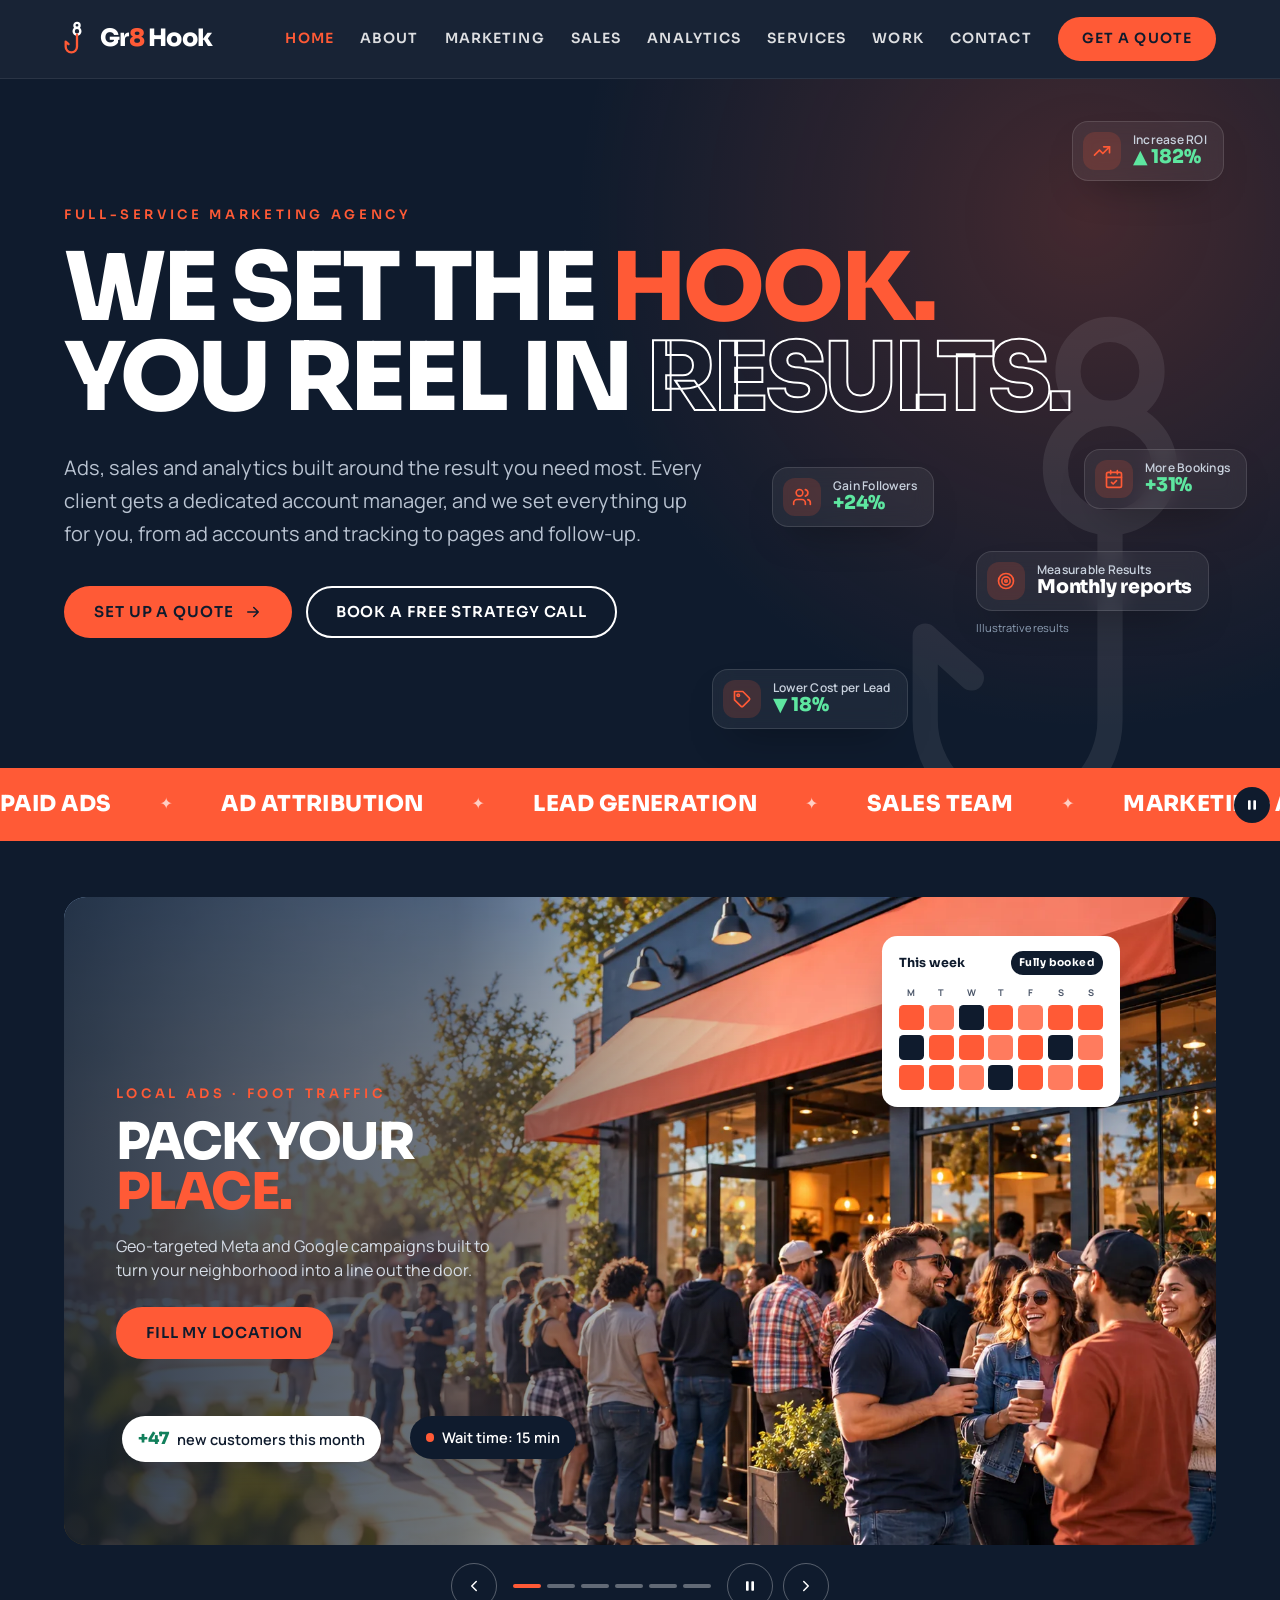
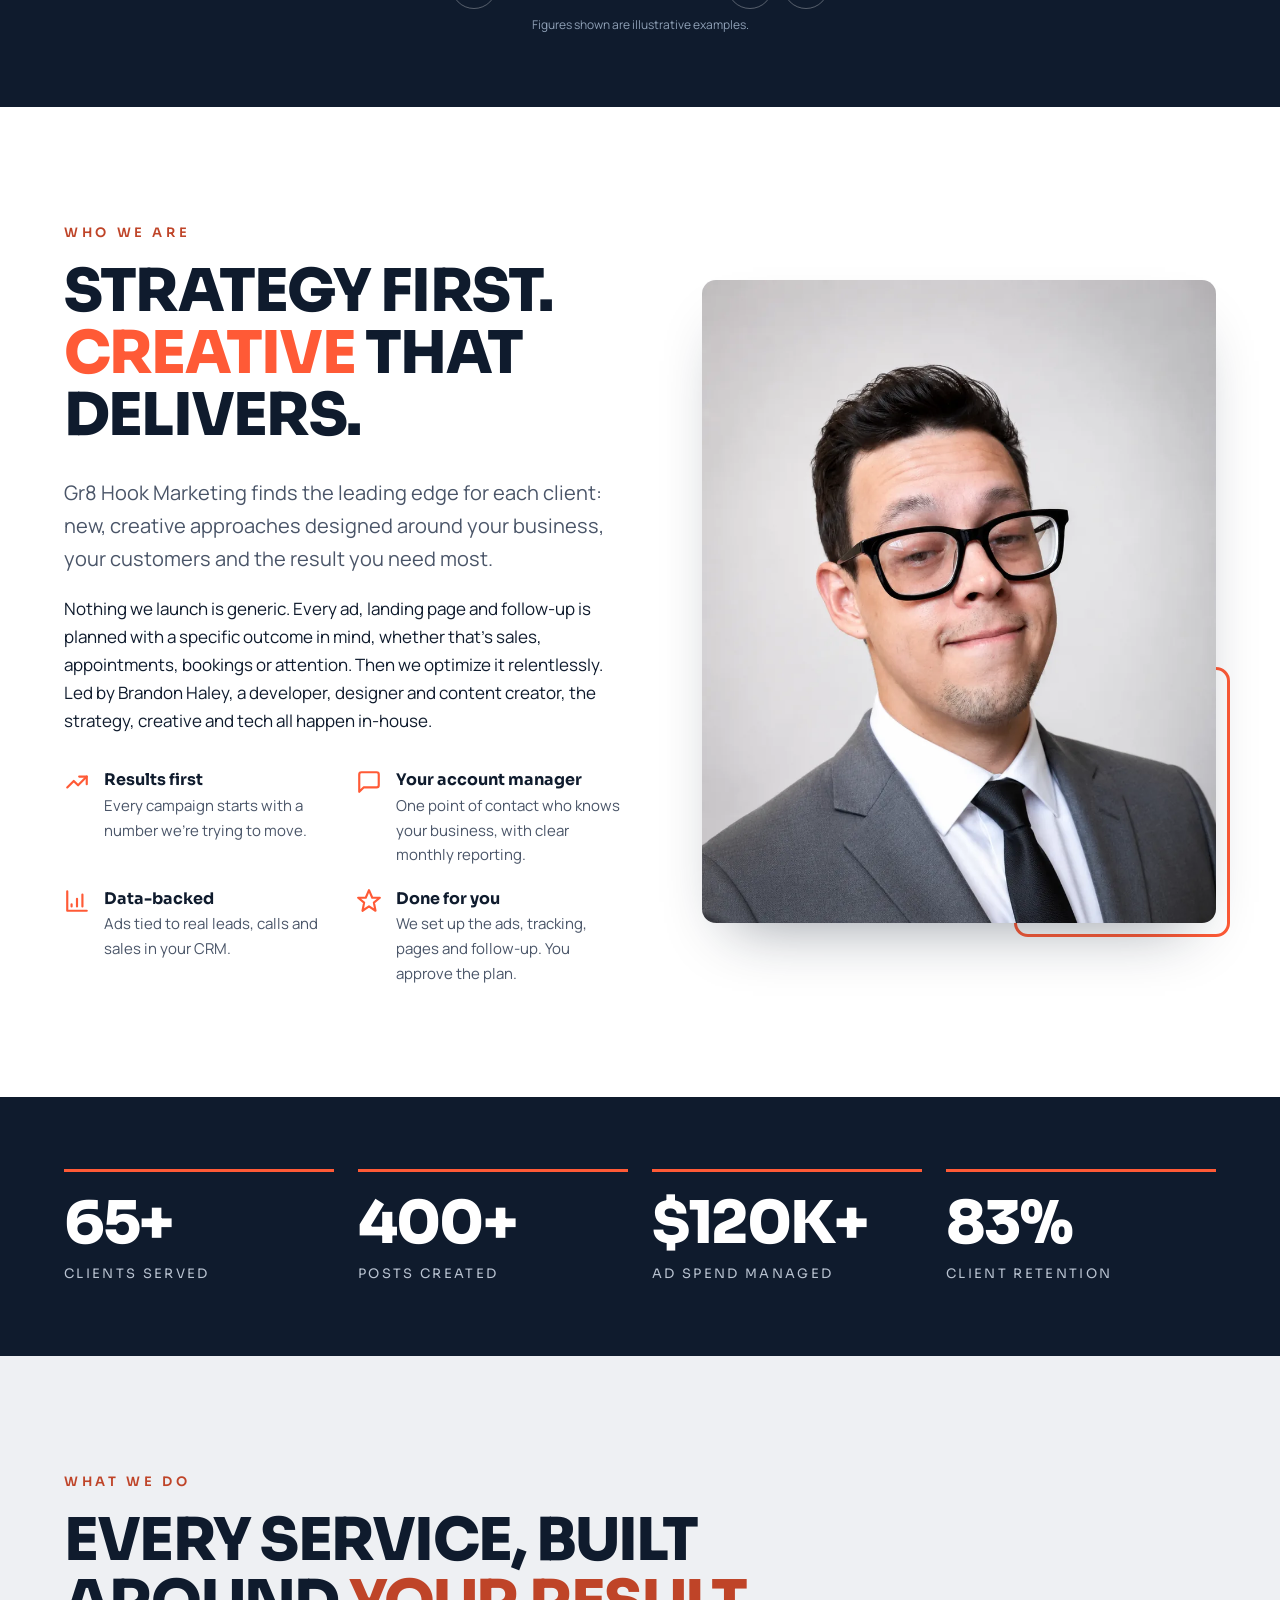
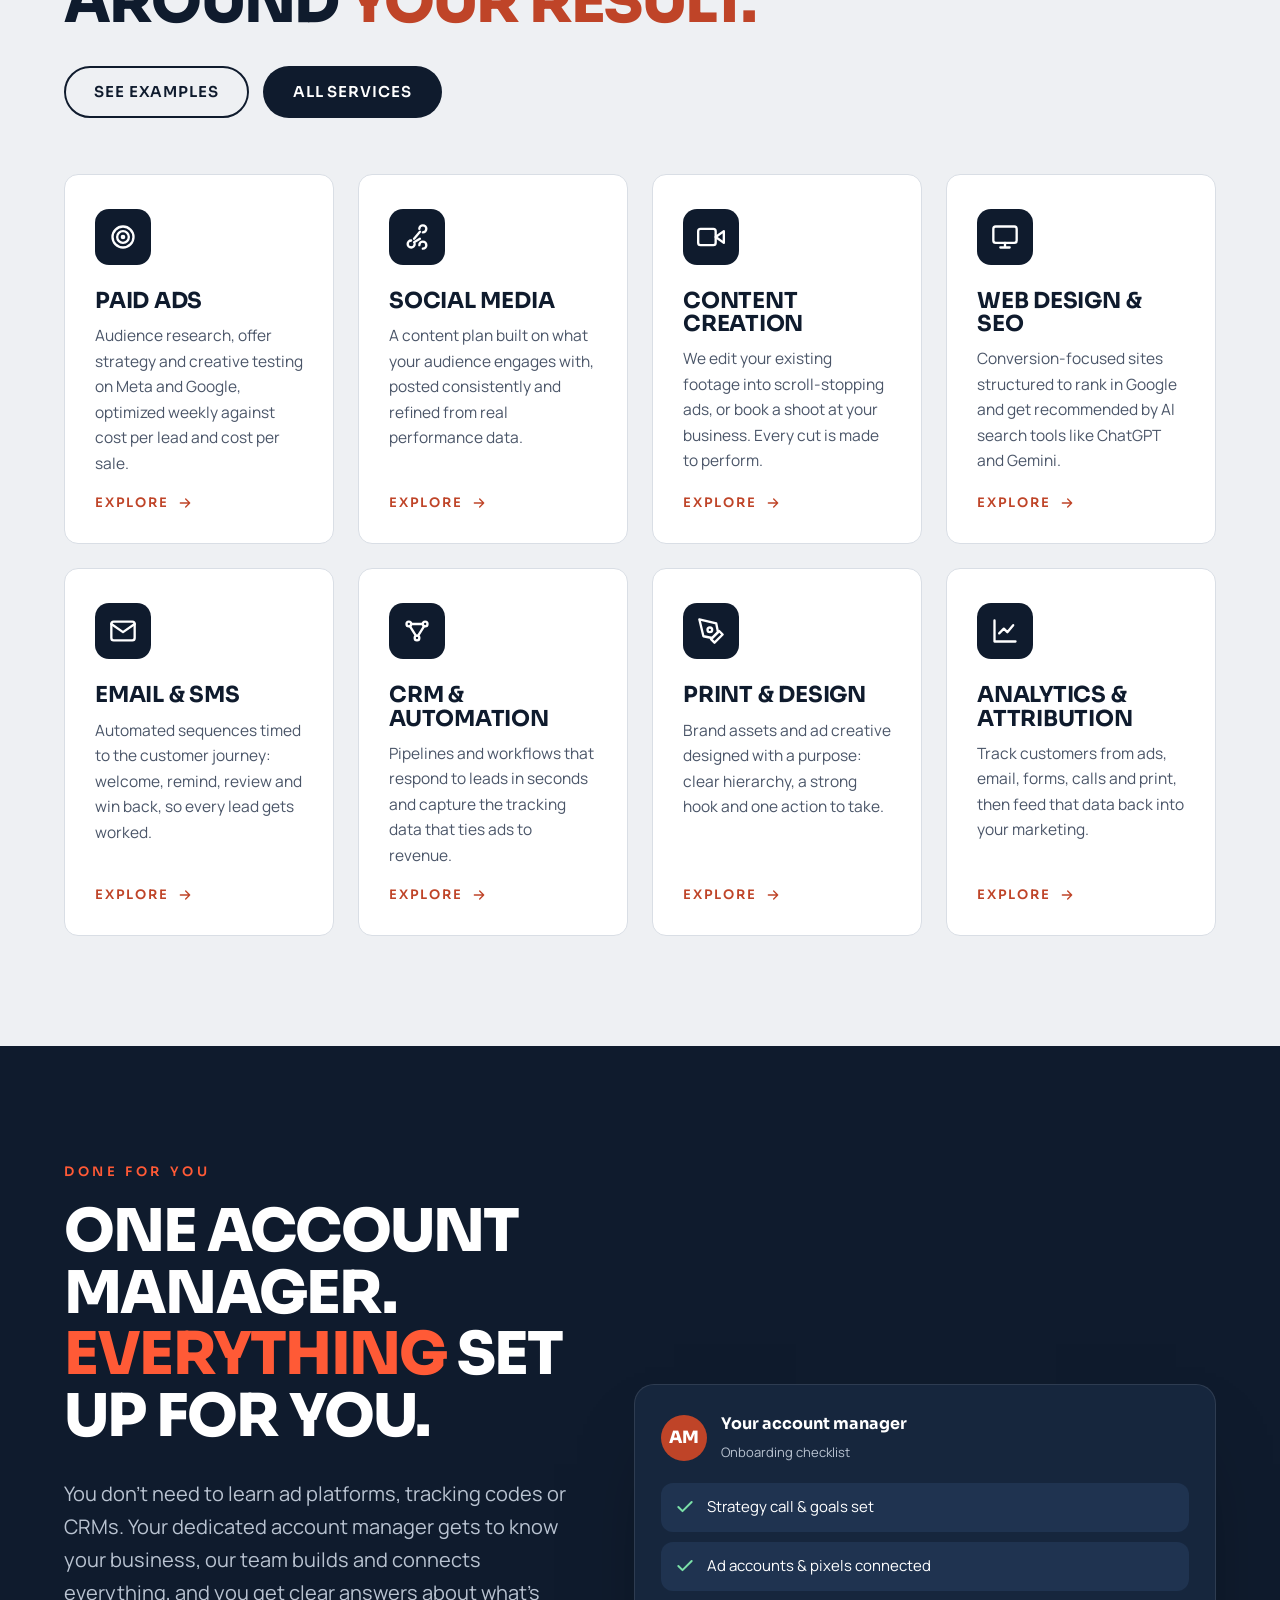
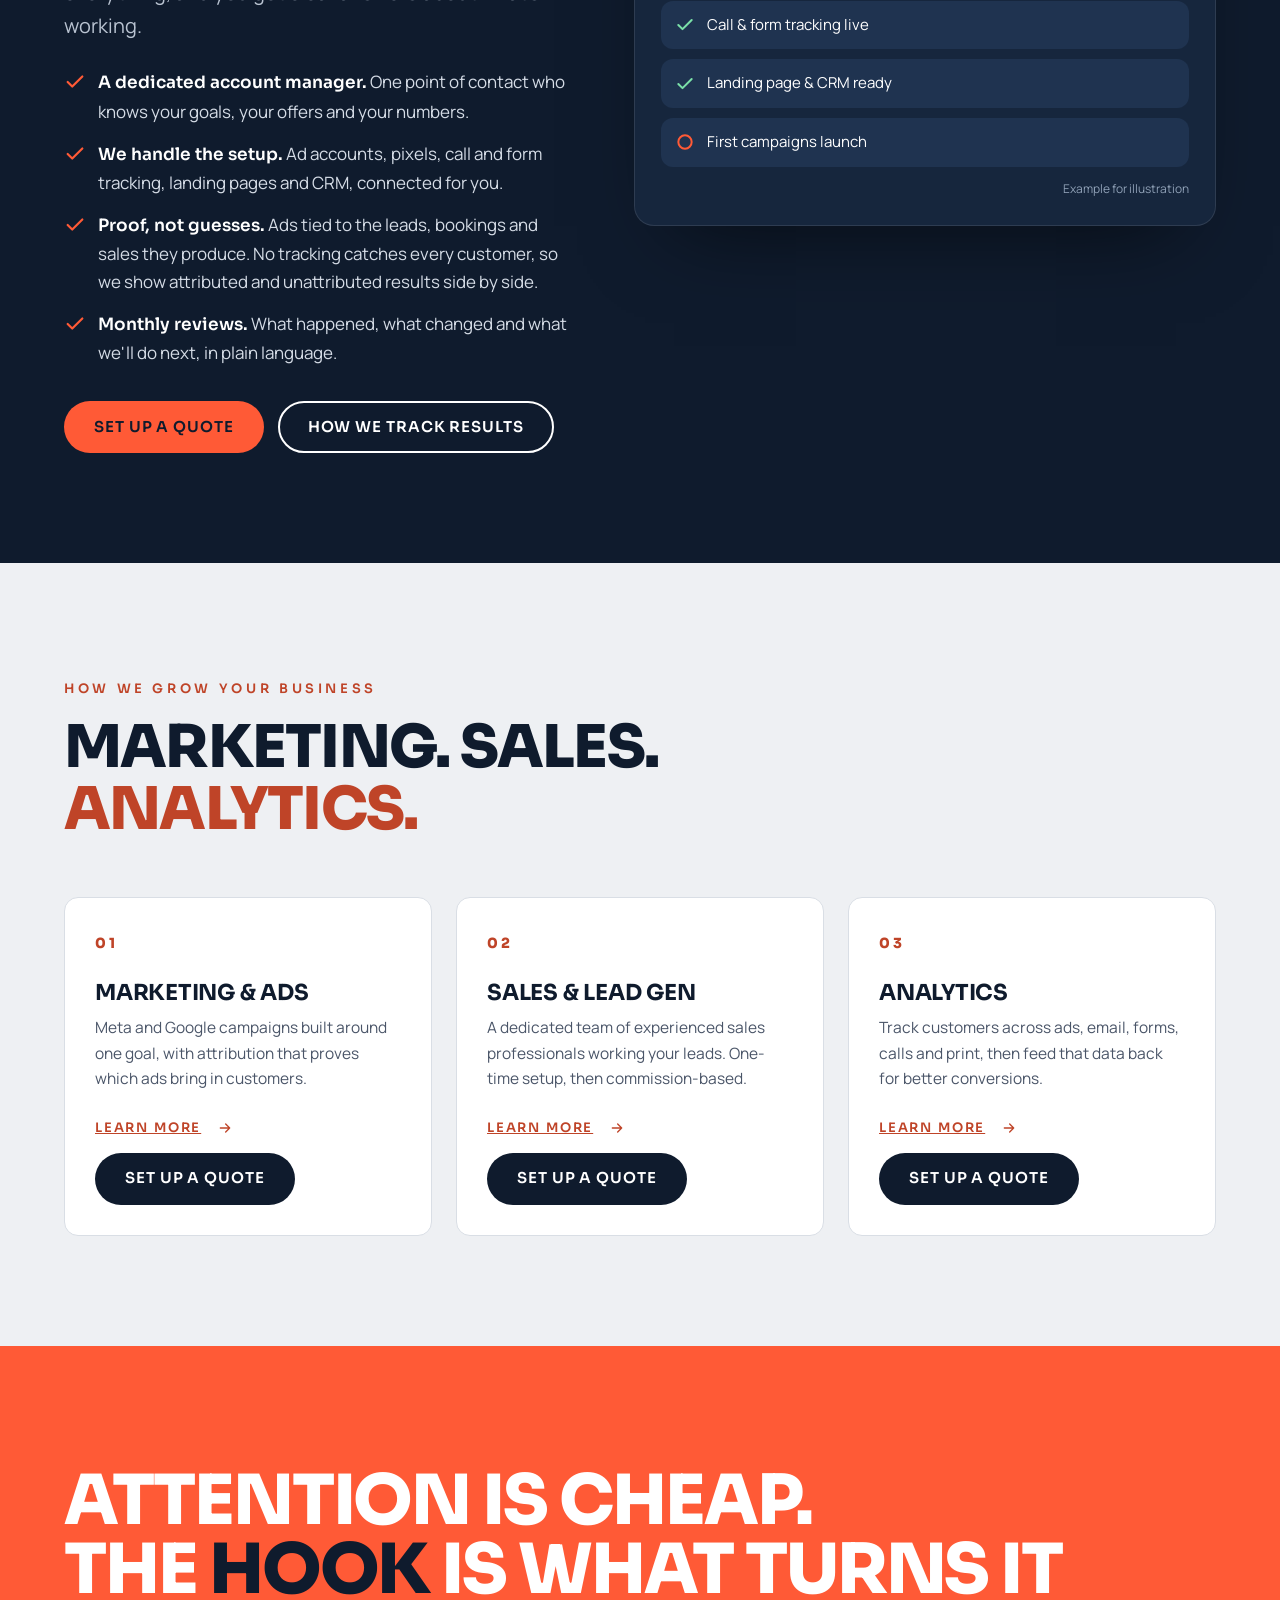
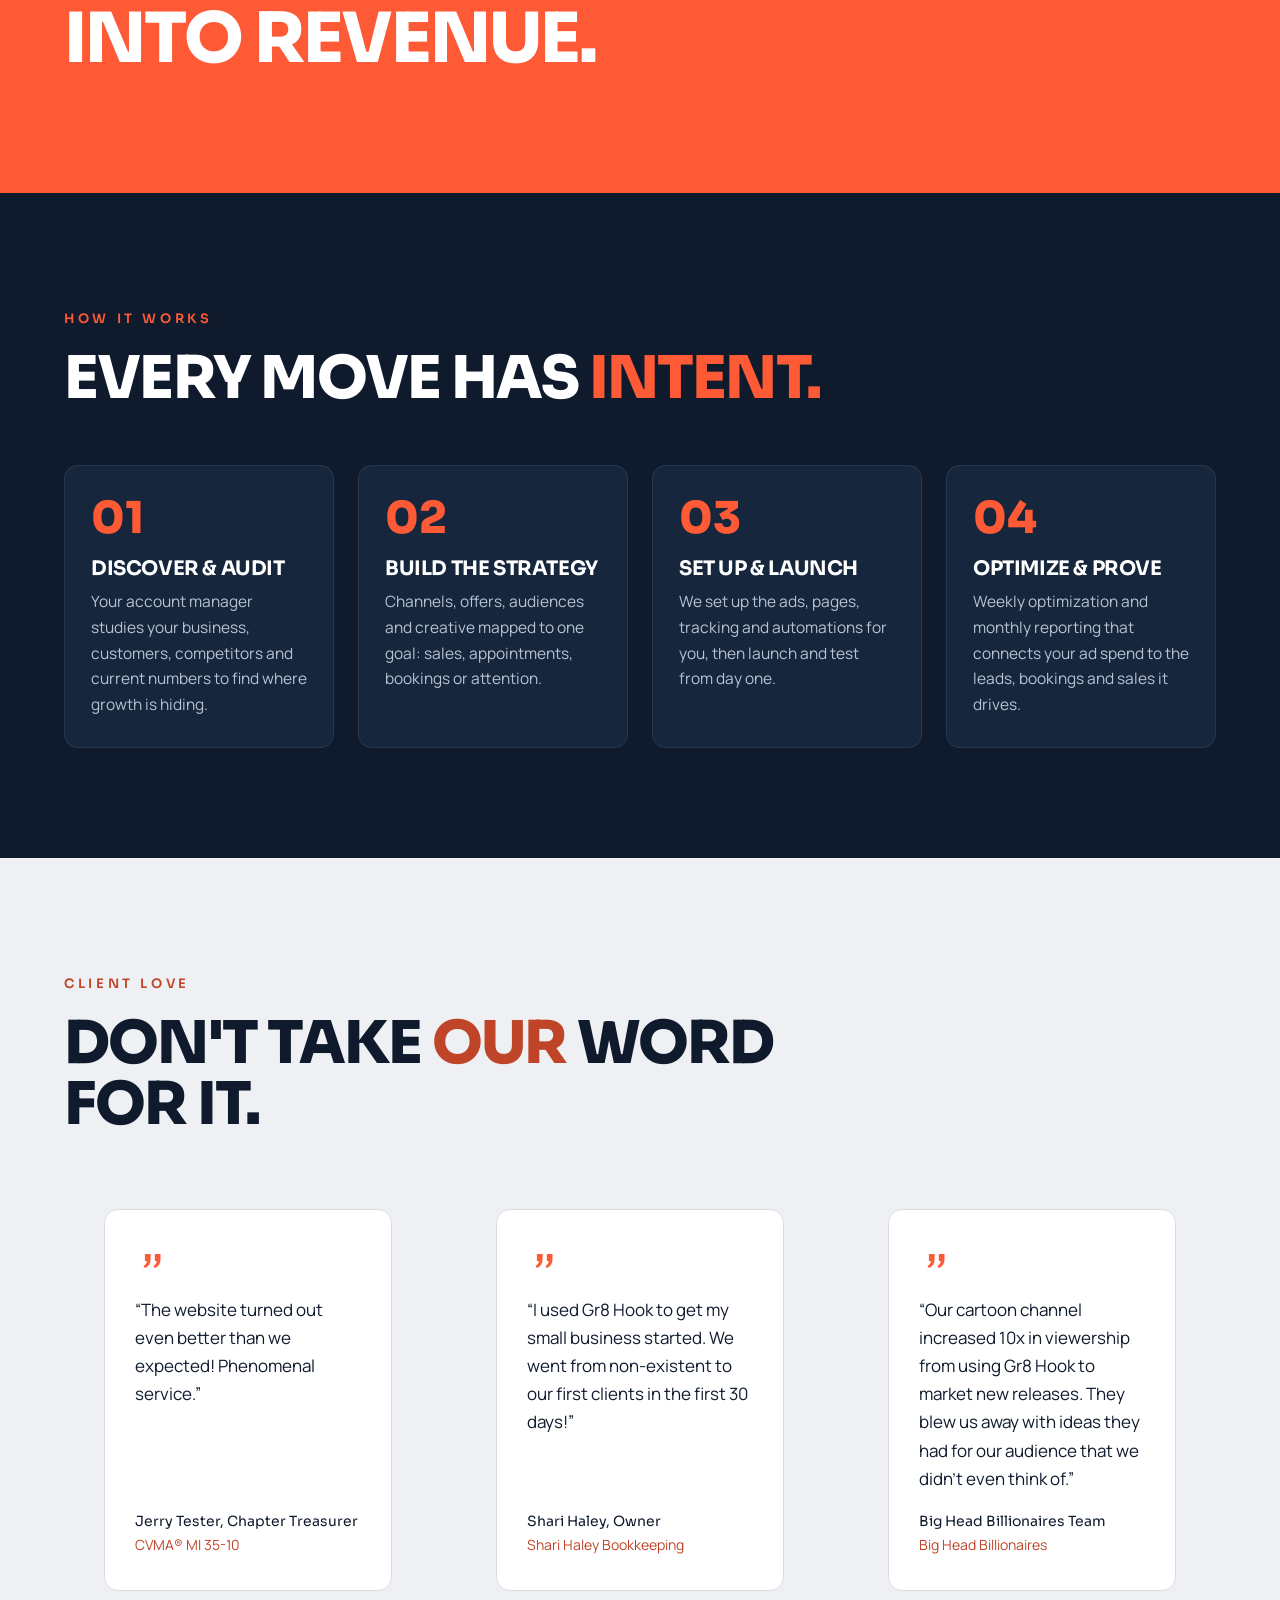
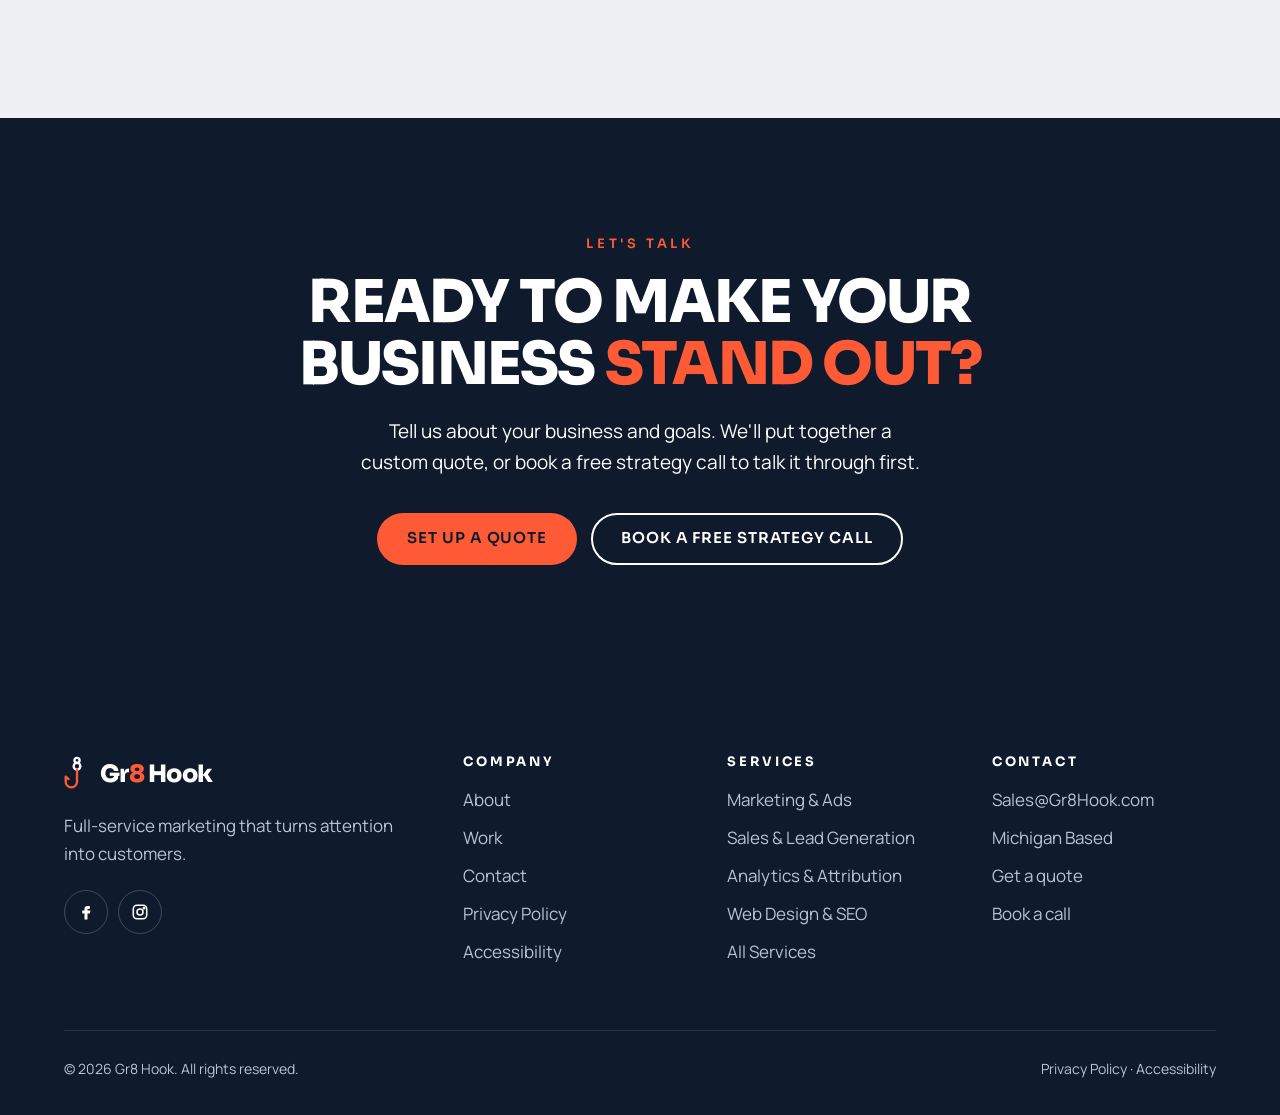
==== commit e4c2b62d: "Add Marketing, Sales and Analytics pages; quote-based site; remove pricing and dashboard pages - New" ====
--- a/index.html
+++ b/index.html
@@ -3,24 +3,24 @@
 <head>
 <meta charset="utf-8">
 <meta name="viewport" content="width=device-width, initial-scale=1">
-<title>Gr8 Hook | Paid Ads, Web Design &amp; Marketing Agency</title>
-<meta name="description" content="Strategy-driven ads, websites, content and CRM automation built to grow sales and bookings, with tracking that ties ad spend to results.">
+<title>Gr8 Hook | Paid Ads, Sales &amp; Marketing Analytics Agency</title>
+<meta name="description" content="Ads with attribution, a dedicated sales team and marketing analytics, with an account manager who sets everything up for you. Get a custom quote.">
 <meta name="robots" content="index, follow, max-image-preview:large">
 <link rel="canonical" href="https://gr8hook.com/">
 <meta name="theme-color" content="#0F1B2D">
 <meta property="og:type" content="website">
 <meta property="og:site_name" content="Gr8 Hook">
 <meta property="og:locale" content="en_US">
-<meta property="og:title" content="Gr8 Hook | Paid Ads, Web Design &amp; Marketing Agency">
-<meta property="og:description" content="Strategy-driven ads, websites, content and CRM automation built to grow sales and bookings, with tracking that ties ad spend to results.">
+<meta property="og:title" content="Gr8 Hook | Paid Ads, Sales &amp; Marketing Analytics Agency">
+<meta property="og:description" content="Ads with attribution, a dedicated sales team and marketing analytics, with an account manager who sets everything up for you. Get a custom quote.">
 <meta property="og:url" content="https://gr8hook.com/">
 <meta property="og:image" content="https://gr8hook.com/assets/og-image.png">
 <meta property="og:image:width" content="1200">
 <meta property="og:image:height" content="630">
 <meta property="og:image:alt" content="Gr8 Hook logo: a fishing hook whose eye forms an 8">
 <meta name="twitter:card" content="summary_large_image">
-<meta name="twitter:title" content="Gr8 Hook | Paid Ads, Web Design &amp; Marketing Agency">
-<meta name="twitter:description" content="Strategy-driven ads, websites, content and CRM automation built to grow sales and bookings, with tracking that ties ad spend to results.">
+<meta name="twitter:title" content="Gr8 Hook | Paid Ads, Sales &amp; Marketing Analytics Agency">
+<meta name="twitter:description" content="Ads with attribution, a dedicated sales team and marketing analytics, with an account manager who sets everything up for you. Get a custom quote.">
 <meta name="twitter:image" content="https://gr8hook.com/assets/og-image.png">
 <link rel="apple-touch-icon" href="assets/apple-touch-icon.png">
 <link rel="manifest" href="site.webmanifest">
@@ -31,13 +31,16 @@
     {
       "@type": "ProfessionalService",
       "@id": "https://gr8hook.com/#organization",
-      "sameAs": ["https://www.facebook.com/gr8hook", "https://www.instagram.com/gr8hook"],
+      "sameAs": [
+        "https://www.facebook.com/gr8hook",
+        "https://www.instagram.com/gr8hook"
+      ],
       "name": "Gr8 Hook",
       "alternateName": "Gr8 Hook Marketing",
       "url": "https://gr8hook.com/",
       "logo": "https://gr8hook.com/assets/logo.png",
       "image": "https://gr8hook.com/assets/og-image.png",
-      "description": "Strategy-driven marketing agency offering paid ads, performance optimization, content creation, web design with SEO and AI search, email and SMS, CRM automation, graphic design and ad-to-sales attribution tracking.",
+      "description": "Marketing agency offering paid advertising with attribution, an outsourced sales and lead generation team, and marketing analytics across ads, email, forms, calls and print, plus content creation, web design with SEO and AI search, email and SMS, CRM automation and print design. Every client gets a dedicated account manager, and pricing is by custom quote.",
       "email": "Sales@Gr8Hook.com",
       "address": {
         "@type": "PostalAddress",
@@ -53,24 +56,44 @@
       },
       "knowsAbout": [
         "Paid Advertising",
+        "Marketing Attribution",
+        "Lead Generation",
+        "Outsourced Sales",
+        "Marketing Analytics",
+        "Print Marketing Attribution",
         "Social Media Management",
         "Content Creation",
         "Web Design & SEO",
         "Email & SMS Marketing",
         "CRM Setup & Automation",
-        "Print & Design",
-        "Easy-2-Use Tracking Platform"
+        "Print & Design"
       ],
       "hasOfferCatalog": {
         "@type": "OfferCatalog",
-        "name": "Marketing services",
+        "name": "Marketing, sales and analytics services",
         "itemListElement": [
           {
             "@type": "Offer",
             "itemOffered": {
               "@type": "Service",
-              "name": "Paid Advertising",
-              "url": "https://gr8hook.com/services/#paid-ads"
+              "name": "Marketing & Paid Advertising",
+              "url": "https://gr8hook.com/marketing/"
+            }
+          },
+          {
+            "@type": "Offer",
+            "itemOffered": {
+              "@type": "Service",
+              "name": "Sales & Lead Generation",
+              "url": "https://gr8hook.com/sales/"
+            }
+          },
+          {
+            "@type": "Offer",
+            "itemOffered": {
+              "@type": "Service",
+              "name": "Analytics & Attribution",
+              "url": "https://gr8hook.com/analytics/"
             }
           },
           {
@@ -119,14 +142,6 @@
               "@type": "Service",
               "name": "Print & Design",
               "url": "https://gr8hook.com/services/#design"
-            }
-          },
-          {
-            "@type": "Offer",
-            "itemOffered": {
-              "@type": "Service",
-              "name": "Easy-2-Use Tracking Platform",
-              "url": "https://gr8hook.com/services/#tracking"
             }
           }
         ]
@@ -146,8 +161,8 @@
       "@type": "WebPage",
       "@id": "https://gr8hook.com/#webpage",
       "url": "https://gr8hook.com/",
-      "name": "Gr8 Hook | Paid Ads, Web Design & Marketing Agency",
-      "description": "Strategy-driven ads, websites, content and CRM automation built to grow sales and bookings, with tracking that ties ad spend to results.",
+      "name": "Gr8 Hook | Paid Ads, Sales & Marketing Analytics Agency",
+      "description": "Ads with attribution, a dedicated sales team and marketing analytics, with an account manager who sets everything up for you. Get a custom quote.",
       "isPartOf": {
         "@id": "https://gr8hook.com/#website"
       },
@@ -199,12 +214,13 @@
     <nav class="nav" id="site-nav" aria-label="Main">
       <a href="./" aria-current="page">Home</a>
       <a href="about/">About</a>
+      <a href="marketing/">Marketing</a>
+      <a href="sales/">Sales</a>
+      <a href="analytics/">Analytics</a>
       <a href="services/">Services</a>
-      <a href="pricing/">Pricing</a>
       <a href="work/">Work</a>
-      <a href="dashboard/">Dashboard</a>
       <a href="contact/">Contact</a>
-      <a class="btn btn--coral" href="contact/#book">Book a Call</a>
+      <a class="btn btn--coral" href="contact/#quote">Get a Quote</a>
     </nav>
   </div>
 </header>
@@ -216,12 +232,12 @@
     <div class="container">
       <span class="eyebrow">Full-service marketing agency</span>
       <h1 class="display">We set the <span class="accent">hook.</span><br>You reel in <span class="outline-text">results.</span></h1>
-      <p class="lead">Every ad, page and campaign we build starts with intent: a strategy engineered to drive more sales, appointments, bookings and attention, and the data to prove it worked.</p>
+      <p class="lead">Ads, sales and analytics built around the result you need most. Every client gets a dedicated account manager, and we set everything up for you, from ad accounts and tracking to pages and follow-up.</p>
       <div class="btn-row">
-        <a class="btn btn--coral" href="contact/#book">Book a Free Strategy Call
+        <a class="btn btn--coral" href="contact/#quote">Set Up a Quote
           <svg viewBox="0 0 24 24" fill="none" stroke="currentColor" stroke-width="2" stroke-linecap="round" stroke-linejoin="round" aria-hidden="true"><path d="M5 12h14M13 6l6 6-6 6"/></svg>
         </a>
-        <a class="btn btn--ghost" href="work/">See Our Work</a>
+        <a class="btn btn--ghost" href="contact/#book">Book a Free Strategy Call</a>
       </div>
       <div class="hero-badges" aria-hidden="true">
         <div class="hb hb--b1"><span class="hb-icon"><svg viewBox="0 0 24 24" fill="none" stroke="currentColor" stroke-width="2" stroke-linecap="round" stroke-linejoin="round"><path d="M16 21v-2a4 4 0 0 0-4-4H6a4 4 0 0 0-4 4v2"/><circle cx="9" cy="7" r="4"/><path d="M22 21v-2a4 4 0 0 0-3-3.9M16 3.1a4 4 0 0 1 0 7.8"/></svg></span><span class="hb-text"><span class="hb-label">Gain Followers</span><span class="hb-val hb-val--up">+24%</span></span></div>
@@ -236,8 +252,8 @@
 
   <div class="strip" data-strip>
     <div class="strip-track" aria-hidden="true">
-      <span>Ad Strategy</span><span>Paid Ads</span><span>Performance Optimization</span><span>Content Creation</span><span>Web Design &amp; SEO</span><span>Email &amp; SMS</span><span>CRM Automation</span><span>Ad Attribution</span>
-      <span>Ad Strategy</span><span>Paid Ads</span><span>Performance Optimization</span><span>Content Creation</span><span>Web Design &amp; SEO</span><span>Email &amp; SMS</span><span>CRM Automation</span><span>Ad Attribution</span>
+      <span>Paid Ads</span><span>Ad Attribution</span><span>Lead Generation</span><span>Sales Team</span><span>Marketing Analytics</span><span>Content Creation</span><span>Web Design &amp; SEO</span><span>Email &amp; SMS</span>
+      <span>Paid Ads</span><span>Ad Attribution</span><span>Lead Generation</span><span>Sales Team</span><span>Marketing Analytics</span><span>Content Creation</span><span>Web Design &amp; SEO</span><span>Email &amp; SMS</span>
     </div>
     <button class="strip-toggle" type="button" data-strip-toggle aria-pressed="false" aria-label="Pause scrolling text"><svg viewBox="0 0 24 24" fill="currentColor" aria-hidden="true"><rect x="6" y="5" width="4" height="14" rx="1"/><rect x="14" y="5" width="4" height="14" rx="1"/></svg></button>
   </div>
@@ -294,7 +310,7 @@
             <span class="eyebrow">Appointments &amp; Bookings</span>
             <h2 class="hs-title">Fill your <span class="accent">calendar.</span></h2>
             <p>Ads, booking pages and automated reminders that turn scrollers into scheduled, show-up appointments.</p>
-            <a class="btn btn--coral" href="pricing/">See Packages</a>
+            <a class="btn btn--coral" href="contact/?service=marketing#quote">Set Up a Quote</a>
           </div>
         </div>
 
@@ -342,7 +358,7 @@
             <span class="eyebrow">Meta + Google Ads</span>
             <h2 class="hs-title">Ads that hit on <span class="accent">every screen.</span></h2>
             <p>One strategy across Facebook, Instagram and Google, with creative built for phone, tablet and desktop.</p>
-            <a class="btn btn--coral" href="services/#paid-ads">Get an Ad Strategy</a>
+            <a class="btn btn--coral" href="marketing/">Get an Ad Strategy</a>
           </div>
         </div>
 
@@ -369,11 +385,11 @@
             <span class="eyebrow">Performance Optimization</span>
             <h2 class="hs-title">Every dollar, <span class="accent">put to work.</span></h2>
             <p>We test, measure and shift budget every week, so your return on ad spend keeps climbing.</p>
-            <a class="btn btn--coral" href="services/#paid-ads">See How</a>
-          </div>
-        </div>
-
-        <!-- 6 · Attribution dashboard -->
+            <a class="btn btn--coral" href="marketing/#attribution">See How</a>
+          </div>
+        </div>
+
+        <!-- 6 · Attribution -->
         <div class="slide hs-slide" role="group" aria-roledescription="slide" aria-label="6 of 6">
           <div class="hs-stage">
             <img src="assets/img/hero/dashboard.webp" width="1672" height="941" loading="lazy" alt="A café owner smiling at her laptop">
@@ -389,10 +405,10 @@
             </div>
           </div>
           <div class="hs-copy hs-copy--left hs-copy--narrow">
-            <span class="eyebrow">Client Dashboard</span>
+            <span class="eyebrow">Attribution &amp; Analytics</span>
             <h2 class="hs-title">See the sale behind <span class="accent">every ad.</span></h2>
-            <p>Your dashboard connects ad spend to real leads and revenue, so you always know what's working.</p>
-            <a class="btn btn--coral" href="https://app.gr8hook.com" target="_blank" rel="noopener">Demo What's Coming<span class="sr-only"> (opens in a new tab)</span></a>
+            <p>We connect ad spend to real leads and revenue, so you always know what's working.</p>
+            <a class="btn btn--coral" href="analytics/">See How</a>
           </div>
         </div>
 
@@ -425,7 +441,7 @@
           </div>
           <div class="value">
             <svg viewBox="0 0 24 24" fill="none" stroke="currentColor" stroke-width="2" stroke-linecap="round" stroke-linejoin="round" aria-hidden="true"><path d="M21 15a2 2 0 0 1-2 2H7l-4 4V5a2 2 0 0 1 2-2h14a2 2 0 0 1 2 2z"/></svg>
-            <div><strong>Straight talk</strong><p>Clear monthly reporting. No jargon, no vanity metrics.</p></div>
+            <div><strong>Your account manager</strong><p>One point of contact who knows your business, with clear monthly reporting.</p></div>
           </div>
           <div class="value">
             <svg viewBox="0 0 24 24" fill="none" stroke="currentColor" stroke-width="2" stroke-linecap="round" stroke-linejoin="round" aria-hidden="true"><path d="M3 3v18h18"/><path d="M7 15v2M12 10v7M17 6v11"/></svg>
@@ -433,7 +449,7 @@
           </div>
           <div class="value">
             <svg viewBox="0 0 24 24" fill="none" stroke="currentColor" stroke-width="2" stroke-linecap="round" stroke-linejoin="round" aria-hidden="true"><path d="M12 2l3 7h7l-5.5 4.5L18 21l-6-4-6 4 1.5-7.5L2 9h7z"/></svg>
-            <div><strong>Built in-house</strong><p>Design, video, code and ads from one creative team.</p></div>
+            <div><strong>Done for you</strong><p>We set up the ads, tracking, pages and follow-up. You approve the plan.</p></div>
           </div>
         </div>
       </div>
@@ -468,7 +484,7 @@
         </div>
       </div>
       <div class="cards cards--4">
-        <a class="card reveal" href="services/#paid-ads">
+        <a class="card reveal" href="marketing/">
           <div class="card-icon"><svg viewBox="0 0 24 24" fill="none" stroke="currentColor" stroke-width="2" stroke-linecap="round" stroke-linejoin="round" aria-hidden="true"><circle cx="12" cy="12" r="9"/><circle cx="12" cy="12" r="5"/><circle cx="12" cy="12" r="1"/></svg></div>
           <h3>Paid Ads</h3>
           <p>Audience research, offer strategy and creative testing on Meta and Google, optimized weekly against cost per lead and cost per sale.</p>
@@ -510,54 +526,87 @@
           <p>Brand assets and ad creative designed with a purpose: clear hierarchy, a strong hook and one action to take.</p>
           <span class="card-link">Explore <svg viewBox="0 0 24 24" fill="none" stroke="currentColor" stroke-width="2" stroke-linecap="round" stroke-linejoin="round" aria-hidden="true"><path d="M5 12h14M13 6l6 6-6 6"/></svg></span>
         </a>
-        <a class="card reveal" href="services/#tracking">
+        <a class="card reveal" href="analytics/">
           <div class="card-icon"><svg viewBox="0 0 24 24" fill="none" stroke="currentColor" stroke-width="2" stroke-linecap="round" stroke-linejoin="round" aria-hidden="true"><path d="M3 3v18h18"/><path d="M7 14l4-4 3 3 5-6"/></svg></div>
-          <h3>Easy-2-Use Tracking</h3>
-          <p>Your own client dashboard connecting ad spend to leads, appointments and sales. See what your marketing returns, all in one place.</p>
+          <h3>Analytics &amp; Attribution</h3>
+          <p>Track customers from ads, email, forms, calls and print, then feed that data back into your marketing.</p>
           <span class="card-link">Explore <svg viewBox="0 0 24 24" fill="none" stroke="currentColor" stroke-width="2" stroke-linecap="round" stroke-linejoin="round" aria-hidden="true"><path d="M5 12h14M13 6l6 6-6 6"/></svg></span>
         </a>
       </div>
     </div>
   </section>
 
-  <section class="section dark" id="attribution">
+  <section class="section dark" id="done-for-you">
     <div class="container dash-split">
       <div class="reveal">
-        <span class="eyebrow">Coming soon · Client dashboard</span>
-        <h2 class="h2">See which ads <span class="accent">actually</span> make you money.</h2>
-        <p class="lead">Most agencies report clicks and impressions. We're building something better: a client dashboard that connects your ad spend to the leads, appointments and sales in your CRM.</p>
+        <span class="eyebrow">Done for you</span>
+        <h2 class="h2">One account manager. <span class="accent">Everything</span> set up for you.</h2>
+        <p class="lead">You don't need to learn ad platforms, tracking codes or CRMs. Your dedicated account manager gets to know your business, our team builds and connects everything, and you get clear answers about what's working.</p>
         <ul class="check-list">
-          <li><svg viewBox="0 0 24 24" fill="none" stroke="currentColor" stroke-width="2.4" stroke-linecap="round" stroke-linejoin="round" aria-hidden="true"><path d="M20 6L9 17l-5-5"/></svg><span><strong>Ads matched to results.</strong> Meta and Google campaigns paired with the leads, calls and bookings they produced.</span></li>
-          <li><svg viewBox="0 0 24 24" fill="none" stroke="currentColor" stroke-width="2.4" stroke-linecap="round" stroke-linejoin="round" aria-hidden="true"><path d="M20 6L9 17l-5-5"/></svg><span><strong>Campaigns paired with products.</strong> See which campaign moved which product or service.</span></li>
-          <li><svg viewBox="0 0 24 24" fill="none" stroke="currentColor" stroke-width="2.4" stroke-linecap="round" stroke-linejoin="round" aria-hidden="true"><path d="M20 6L9 17l-5-5"/></svg><span><strong>Month-over-month clarity.</strong> Spend, cost per lead and revenue trends in one simple view.</span></li>
-          <li><svg viewBox="0 0 24 24" fill="none" stroke="currentColor" stroke-width="2.4" stroke-linecap="round" stroke-linejoin="round" aria-hidden="true"><path d="M20 6L9 17l-5-5"/></svg><span><strong>A true data partner.</strong> Tracking is set up from day one, so decisions come from your numbers, not guesses. No tracking catches every customer, so we show attributed and unattributed results side by side.</span></li>
+          <li><svg viewBox="0 0 24 24" fill="none" stroke="currentColor" stroke-width="2.4" stroke-linecap="round" stroke-linejoin="round" aria-hidden="true"><path d="M20 6L9 17l-5-5"/></svg><span><strong>A dedicated account manager.</strong> One point of contact who knows your goals, your offers and your numbers.</span></li>
+          <li><svg viewBox="0 0 24 24" fill="none" stroke="currentColor" stroke-width="2.4" stroke-linecap="round" stroke-linejoin="round" aria-hidden="true"><path d="M20 6L9 17l-5-5"/></svg><span><strong>We handle the setup.</strong> Ad accounts, pixels, call and form tracking, landing pages and CRM, connected for you.</span></li>
+          <li><svg viewBox="0 0 24 24" fill="none" stroke="currentColor" stroke-width="2.4" stroke-linecap="round" stroke-linejoin="round" aria-hidden="true"><path d="M20 6L9 17l-5-5"/></svg><span><strong>Proof, not guesses.</strong> Ads tied to the leads, bookings and sales they produce. No tracking catches every customer, so we show attributed and unattributed results side by side.</span></li>
+          <li><svg viewBox="0 0 24 24" fill="none" stroke="currentColor" stroke-width="2.4" stroke-linecap="round" stroke-linejoin="round" aria-hidden="true"><path d="M20 6L9 17l-5-5"/></svg><span><strong>Monthly reviews.</strong> What happened, what changed and what we'll do next, in plain language.</span></li>
         </ul>
         <div class="btn-row">
-          <a class="btn btn--coral" href="services/#tracking">How Tracking Works</a>
-          <a class="btn btn--ghost" href="dashboard/">Client Dashboard</a>
-        </div>
-      </div>
-      <figure class="dash-mock reveal" style="margin: 0" aria-label="Preview of the Gr8 Hook client dashboard with sample data">
-        <div class="dash-top"><b>Performance overview</b><span class="dash-pill">Last 6 months</span></div>
-        <div class="dash-kpis">
-          <div class="dash-kpi"><span>Ad spend</span><b>$4,800</b></div>
-          <div class="dash-kpi"><span>Attributed revenue</span><b>$21,600</b><em>▲ vs. last period</em></div>
-          <div class="dash-kpi"><span>Cost per booking</span><b>$38</b><em>▼ lower is better</em></div>
-        </div>
-        <div class="dash-chart">
-          <div class="dash-legend"><span><i class="bar-spend"></i>Ad spend</span><span><i class="bar-rev"></i>Revenue from ads</span></div>
-          <div class="dash-bars" aria-hidden="true">
-            <div><span class="bar-spend" style="height: 38%"></span><span class="bar-rev" style="height: 34%"></span></div>
-            <div><span class="bar-spend" style="height: 40%"></span><span class="bar-rev" style="height: 47%"></span></div>
-            <div><span class="bar-spend" style="height: 43%"></span><span class="bar-rev" style="height: 58%"></span></div>
-            <div><span class="bar-spend" style="height: 44%"></span><span class="bar-rev" style="height: 67%"></span></div>
-            <div><span class="bar-spend" style="height: 46%"></span><span class="bar-rev" style="height: 79%"></span></div>
-            <div><span class="bar-spend" style="height: 48%"></span><span class="bar-rev" style="height: 94%"></span></div>
-          </div>
-          <div class="dash-months" aria-hidden="true"><span>Jan</span><span>Feb</span><span>Mar</span><span>Apr</span><span>May</span><span>Jun</span></div>
-        </div>
-        <figcaption class="dash-note">Sample data for illustration</figcaption>
+          <a class="btn btn--coral" href="contact/#quote">Set Up a Quote</a>
+          <a class="btn btn--ghost" href="analytics/">How We Track Results</a>
+        </div>
+      </div>
+      <figure class="setup-card reveal" aria-label="Example onboarding checklist handled by your account manager">
+        <div class="setup-head">
+          <span class="setup-avatar" aria-hidden="true">AM</span>
+          <div><b>Your account manager</b><small>Onboarding checklist</small></div>
+        </div>
+        <ul class="setup-list">
+          <li><svg viewBox="0 0 24 24" fill="none" stroke="currentColor" stroke-width="2.4" stroke-linecap="round" stroke-linejoin="round" aria-hidden="true"><path d="M20 6L9 17l-5-5"/></svg>Strategy call &amp; goals set</li>
+          <li><svg viewBox="0 0 24 24" fill="none" stroke="currentColor" stroke-width="2.4" stroke-linecap="round" stroke-linejoin="round" aria-hidden="true"><path d="M20 6L9 17l-5-5"/></svg>Ad accounts &amp; pixels connected</li>
+          <li><svg viewBox="0 0 24 24" fill="none" stroke="currentColor" stroke-width="2.4" stroke-linecap="round" stroke-linejoin="round" aria-hidden="true"><path d="M20 6L9 17l-5-5"/></svg>Call &amp; form tracking live</li>
+          <li><svg viewBox="0 0 24 24" fill="none" stroke="currentColor" stroke-width="2.4" stroke-linecap="round" stroke-linejoin="round" aria-hidden="true"><path d="M20 6L9 17l-5-5"/></svg>Landing page &amp; CRM ready</li>
+          <li class="is-next"><svg viewBox="0 0 24 24" fill="none" stroke="currentColor" stroke-width="2.4" stroke-linecap="round" aria-hidden="true"><circle cx="12" cy="12" r="8"/></svg>First campaigns launch</li>
+        </ul>
+        <figcaption class="dash-note">Example for illustration</figcaption>
       </figure>
+    </div>
+  </section>
+
+  <section class="section mist" aria-labelledby="core-h">
+    <div class="container">
+      <div class="section-head">
+        <div>
+          <span class="eyebrow">How we grow your business</span>
+          <h2 class="h2" id="core-h">Marketing. Sales. <span class="accent">Analytics.</span></h2>
+        </div>
+      </div>
+      <div class="cards">
+        <div class="card card--core reveal">
+          <div class="card-num">01</div>
+          <h3>Marketing &amp; Ads</h3>
+          <p>Meta and Google campaigns built around one goal, with attribution that proves which ads bring in customers.</p>
+          <div class="core-links">
+            <a class="card-link" href="marketing/">Learn more<span class="sr-only"> about Marketing and Ads</span> <svg viewBox="0 0 24 24" fill="none" stroke="currentColor" stroke-width="2" stroke-linecap="round" stroke-linejoin="round" aria-hidden="true"><path d="M5 12h14M13 6l6 6-6 6"/></svg></a>
+            <a class="btn btn--navy" href="contact/?service=marketing#quote">Set Up a Quote</a>
+          </div>
+        </div>
+        <div class="card card--core reveal">
+          <div class="card-num">02</div>
+          <h3>Sales &amp; Lead Gen</h3>
+          <p>A dedicated team of experienced sales professionals working your leads. One-time setup, then commission-based.</p>
+          <div class="core-links">
+            <a class="card-link" href="sales/">Learn more<span class="sr-only"> about Sales and Lead Gen</span> <svg viewBox="0 0 24 24" fill="none" stroke="currentColor" stroke-width="2" stroke-linecap="round" stroke-linejoin="round" aria-hidden="true"><path d="M5 12h14M13 6l6 6-6 6"/></svg></a>
+            <a class="btn btn--navy" href="contact/?service=sales#quote">Set Up a Quote</a>
+          </div>
+        </div>
+        <div class="card card--core reveal">
+          <div class="card-num">03</div>
+          <h3>Analytics</h3>
+          <p>Track customers across ads, email, forms, calls and print, then feed that data back for better conversions.</p>
+          <div class="core-links">
+            <a class="card-link" href="analytics/">Learn more<span class="sr-only"> about Analytics</span> <svg viewBox="0 0 24 24" fill="none" stroke="currentColor" stroke-width="2" stroke-linecap="round" stroke-linejoin="round" aria-hidden="true"><path d="M5 12h14M13 6l6 6-6 6"/></svg></a>
+            <a class="btn btn--navy" href="contact/?service=analytics#quote">Set Up a Quote</a>
+          </div>
+        </div>
+      </div>
     </div>
   </section>
 
@@ -576,9 +625,9 @@
         </div>
       </div>
       <div class="steps">
-        <div class="step reveal"><h3>Discover &amp; Audit</h3><p>We study your business, customers, competitors and current numbers to find where growth is hiding.</p></div>
+        <div class="step reveal"><h3>Discover &amp; Audit</h3><p>Your account manager studies your business, customers, competitors and current numbers to find where growth is hiding.</p></div>
         <div class="step reveal"><h3>Build the Strategy</h3><p>Channels, offers, audiences and creative mapped to one goal: sales, appointments, bookings or attention.</p></div>
-        <div class="step reveal"><h3>Launch &amp; Test</h3><p>Ads, pages and automations go live with tracking in place, testing creative and audiences from day one.</p></div>
+        <div class="step reveal"><h3>Set Up &amp; Launch</h3><p>We set up the ads, pages, tracking and automations for you, then launch and test from day one.</p></div>
         <div class="step reveal"><h3>Optimize &amp; Prove</h3><p>Weekly optimization and monthly reporting that connects your ad spend to the leads, bookings and sales it drives.</p></div>
       </div>
     </div>
@@ -616,10 +665,10 @@
     <div class="container">
       <span class="eyebrow">Let's talk</span>
       <h2 class="h2">Ready to make your business <span class="accent">stand out?</span></h2>
-      <p>Book a free strategy call. We'll look at what you're doing now and where the quickest wins are.</p>
+      <p>Tell us about your business and goals. We'll put together a custom quote, or book a free strategy call to talk it through first.</p>
       <div class="btn-row">
-        <a class="btn btn--coral" href="contact/#book">Book a Free Strategy Call</a>
-        <a class="btn btn--ghost" href="services/">View Services</a>
+        <a class="btn btn--coral" href="contact/#quote">Set Up a Quote</a>
+        <a class="btn btn--ghost" href="contact/#book">Book a Free Strategy Call</a>
       </div>
     </div>
   </section>
@@ -645,8 +694,6 @@
         <ul>
           <li><a href="about/">About</a></li>
           <li><a href="work/">Work</a></li>
-          <li><a href="pricing/">Pricing</a></li>
-          <li><a href="dashboard/">Client Dashboard</a></li>
           <li><a href="contact/">Contact</a></li>
           <li><a href="privacy/">Privacy Policy</a></li>
           <li><a href="accessibility/">Accessibility</a></li>
@@ -655,11 +702,11 @@
       <div>
         <h2 class="ft-h">Services</h2>
         <ul>
-          <li><a href="services/#paid-ads">Paid Ads</a></li>
-          <li><a href="services/#social-media">Social Media</a></li>
+          <li><a href="marketing/">Marketing &amp; Ads</a></li>
+          <li><a href="sales/">Sales &amp; Lead Generation</a></li>
+          <li><a href="analytics/">Analytics &amp; Attribution</a></li>
           <li><a href="services/#web-seo">Web Design &amp; SEO</a></li>
-          <li><a href="services/#crm">CRM &amp; Automation</a></li>
-          <li><a href="services/#tracking">Tracking Platform</a></li>
+          <li><a href="services/">All Services</a></li>
         </ul>
       </div>
       <div>
@@ -667,6 +714,7 @@
         <ul>
           <li><a href="mailto:Sales@Gr8Hook.com">Sales@Gr8Hook.com</a></li>
           <li>Michigan Based</li>
+          <li><a href="contact/#quote">Get a quote</a></li>
           <li><a href="contact/#book">Book a call</a></li>
         </ul>
       </div>
--- a/css/style.css
+++ b/css/style.css
@@ -228,7 +228,9 @@
 .hero--img::before { display: none; }
 @media (max-width: 860px) { .hero--img { background: linear-gradient(180deg, rgba(15,27,45,.78), rgba(15,27,45,.94)), var(--banner) 72% center / cover no-repeat, var(--navy); } }
 .hero--about, .hero--work { --banner: url("../assets/img/banners/about.webp"); }
-.hero--pricing { --banner: url("../assets/img/banners/pricing.webp"); }
+.hero--analytics { --banner: url("../assets/img/banners/analytics.webp"); }
+@media (min-width: 861px) { .hero--analytics { background: linear-gradient(90deg, rgba(15,27,45,.97) 0%, rgba(15,27,45,.9) 42%, rgba(15,27,45,.35) 68%, rgba(15,27,45,0) 100%), var(--banner) right center / auto 100% no-repeat, var(--navy); } }
+.hero--marketing { --banner: url("../assets/img/hero/screens.webp"); }
 .hero--services { --banner: url("../assets/img/banners/services.webp"); }
 .work-item h3 { font-size: 24px; text-transform: uppercase; margin-bottom: 6px; }
 .work-item p { color: var(--slate); margin: 0; }
@@ -700,3 +702,68 @@
 .diff-list h3 { font-size: 20px; margin: 4px 0 8px; }
 .diff-list p { color: var(--slate); margin: 0; }
 .diff-list .see-ex { margin-top: 12px; }
+
+/* Marketing / Sales / Analytics pages */
+.card--static:hover { transform: none; box-shadow: none; border-color: var(--line); }
+.section-head-note { margin: 0; max-width: 460px; font-size: 18px; }
+.btn--ghost-dark:hover { background: var(--navy); color: var(--white); border-color: var(--navy); }
+
+.check-list--card { margin: 0; padding: 30px; background: var(--white); border: 1px solid var(--line); border-radius: var(--radius); }
+.dark .check-list li span { color: #D5DCE6; }
+.dark .check-list strong { color: var(--white); }
+
+/* Ad → sale path (illustrative) */
+.flow { margin: 0; background: var(--navy-2); border: 1px solid rgba(255,255,255,.1); border-radius: 20px; padding: 28px; box-shadow: 0 40px 80px -40px rgba(0,0,0,.6); }
+.flow ol { list-style: none; margin: 0; padding: 0; display: grid; gap: 18px; position: relative; }
+.flow ol::before { content: ""; position: absolute; left: 9px; top: 12px; bottom: 12px; width: 2px; background: rgba(255,255,255,.14); }
+.flow li { display: flex; gap: 16px; align-items: center; position: relative; }
+.flow-dot { flex: none; width: 20px; height: 20px; border-radius: 50%; background: var(--navy-3); border: 2px solid var(--coral); }
+.flow li > div { flex: 1; background: var(--navy-3); border-radius: 12px; padding: 14px 16px; }
+.flow small { display: block; font-family: var(--head); font-size: 12px; letter-spacing: .08em; text-transform: uppercase; color: #B9C3D1; }
+.flow b { font-family: var(--head); font-size: 16px; }
+.flow-win .flow-dot { background: var(--coral); }
+.flow-win > div { background: rgba(255,90,54,.16); border: 1px solid rgba(255,90,54,.45); }
+
+/* Sales: setup + commission */
+.pay-grid { display: grid; grid-template-columns: repeat(2, minmax(0, 1fr)); gap: 24px; }
+.pay { background: var(--navy-2); border: 1px solid rgba(255,255,255,.1); border-radius: var(--radius); padding: 36px 32px; }
+.pay--feature { border-color: var(--coral); }
+.pay-num { display: block; font-family: var(--head); font-weight: 800; font-size: 44px; line-height: 1; color: var(--coral); margin-bottom: 18px; }
+.pay h3 { font-size: 26px; text-transform: uppercase; }
+.pay p { margin: 0; color: #B9C3D1; }
+.pay-note { text-align: center; color: #B9C3D1; max-width: 640px; margin: 32px auto 0; }
+
+/* FAQ */
+.faq { display: grid; grid-template-columns: 1fr 1.6fr; gap: 64px; align-items: start; }
+.faq-list { border-top: 1px solid var(--line); }
+.faq-item { border-bottom: 1px solid var(--line); }
+.faq-item summary { cursor: pointer; list-style: none; display: flex; justify-content: space-between; gap: 20px; align-items: center; padding: 22px 0; font-family: var(--head); font-weight: 600; font-size: 19px; }
+.faq-item summary::-webkit-details-marker { display: none; }
+.faq-item summary::after { content: "+"; flex: none; font-size: 28px; line-height: 1; color: var(--coral-ink); transition: transform .2s; }
+.faq-item[open] summary::after { transform: rotate(45deg); }
+.faq-item summary:focus-visible { outline: 3px solid var(--coral); outline-offset: 4px; }
+.faq-item p { margin: 0 0 22px; color: var(--slate); max-width: 680px; }
+
+/* Home: done-for-you setup card */
+.setup-card { margin: 0; background: var(--navy-2); border: 1px solid rgba(255,255,255,.1); border-radius: 20px; padding: 26px; box-shadow: 0 40px 80px -40px rgba(0,0,0,.6); }
+.setup-head { display: flex; align-items: center; gap: 14px; margin-bottom: 18px; }
+.setup-avatar { flex: none; width: 46px; height: 46px; border-radius: 50%; background: var(--coral-ink); color: var(--white); display: flex; align-items: center; justify-content: center; font-family: var(--head); font-weight: 800; }
+.setup-head b { display: block; font-family: var(--head); font-size: 16px; }
+.setup-head small { color: #B9C3D1; font-size: 13px; }
+.setup-list { list-style: none; margin: 0; padding: 0; display: grid; gap: 10px; }
+.setup-list li { display: flex; align-items: center; gap: 12px; background: var(--navy-3); border-radius: 12px; padding: 12px 14px; font-size: 15px; }
+.setup-list svg { flex: none; width: 20px; height: 20px; color: #7BE0A8; }
+.setup-list .is-next svg { color: var(--coral); }
+
+@media (max-width: 960px) {
+  .faq { grid-template-columns: 1fr; gap: 24px; }
+}
+@media (max-width: 620px) {
+  .pay-grid { grid-template-columns: 1fr; }
+  .check-list--card { padding: 22px; }
+  .flow { padding: 20px; }
+}
+.card--core:hover { transform: none; }
+.core-links { margin-top: auto; display: flex; flex-wrap: wrap; align-items: center; justify-content: space-between; gap: 14px; padding-top: 10px; }
+.core-links .card-link { margin-top: 0; }
+.core-links .card-link:hover svg { transform: translateX(4px); }
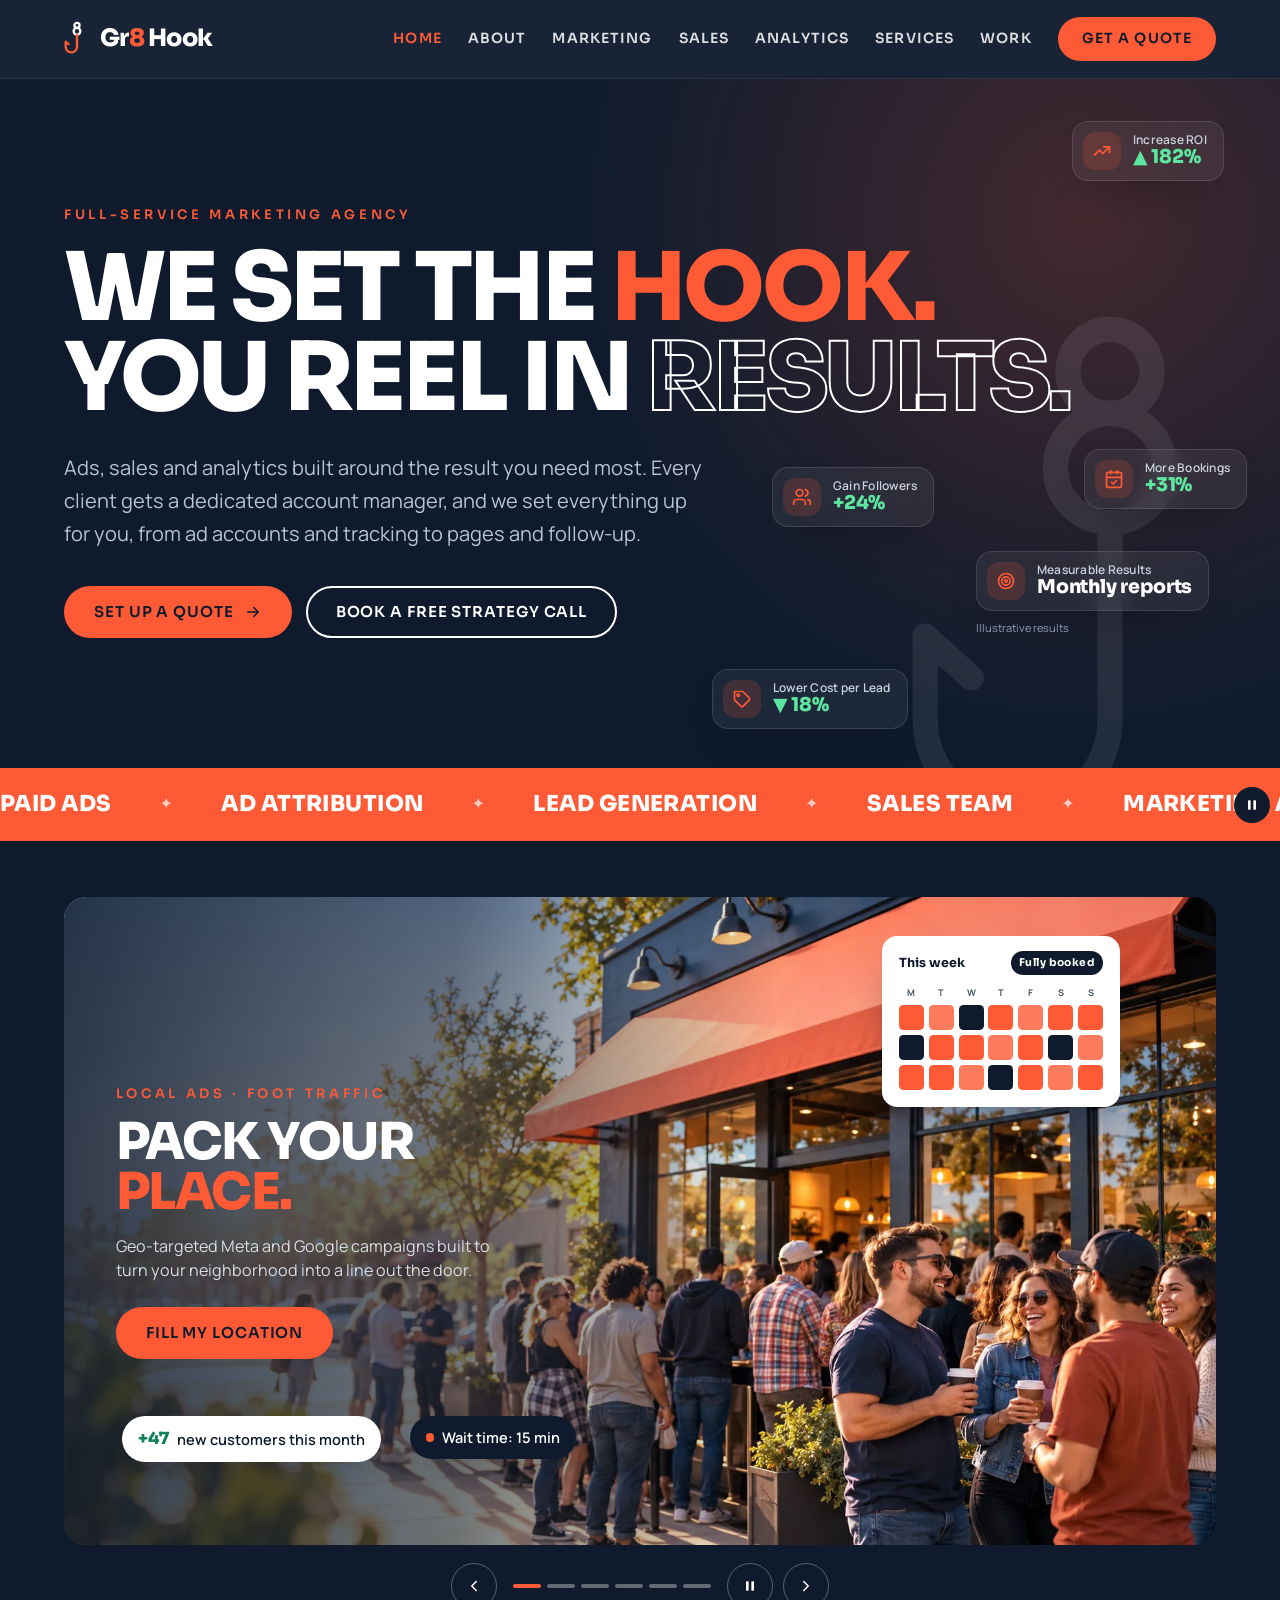
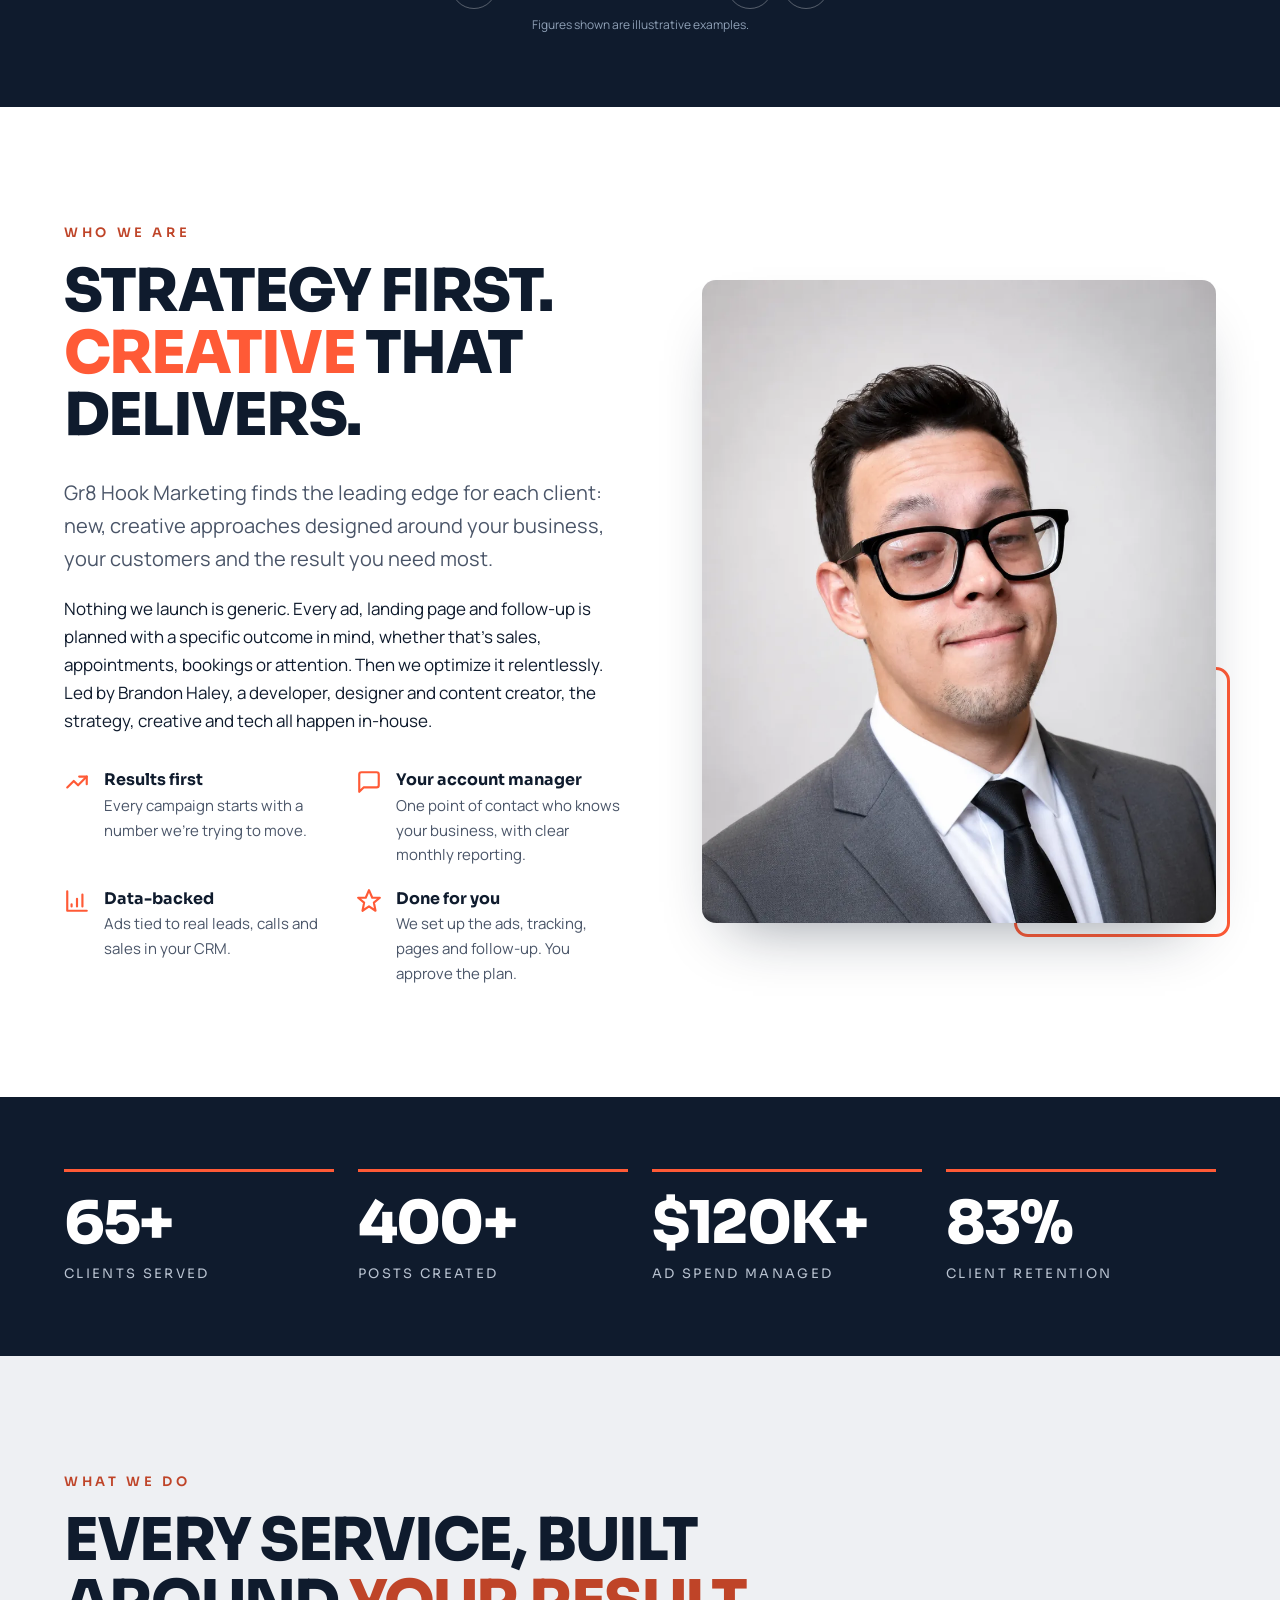
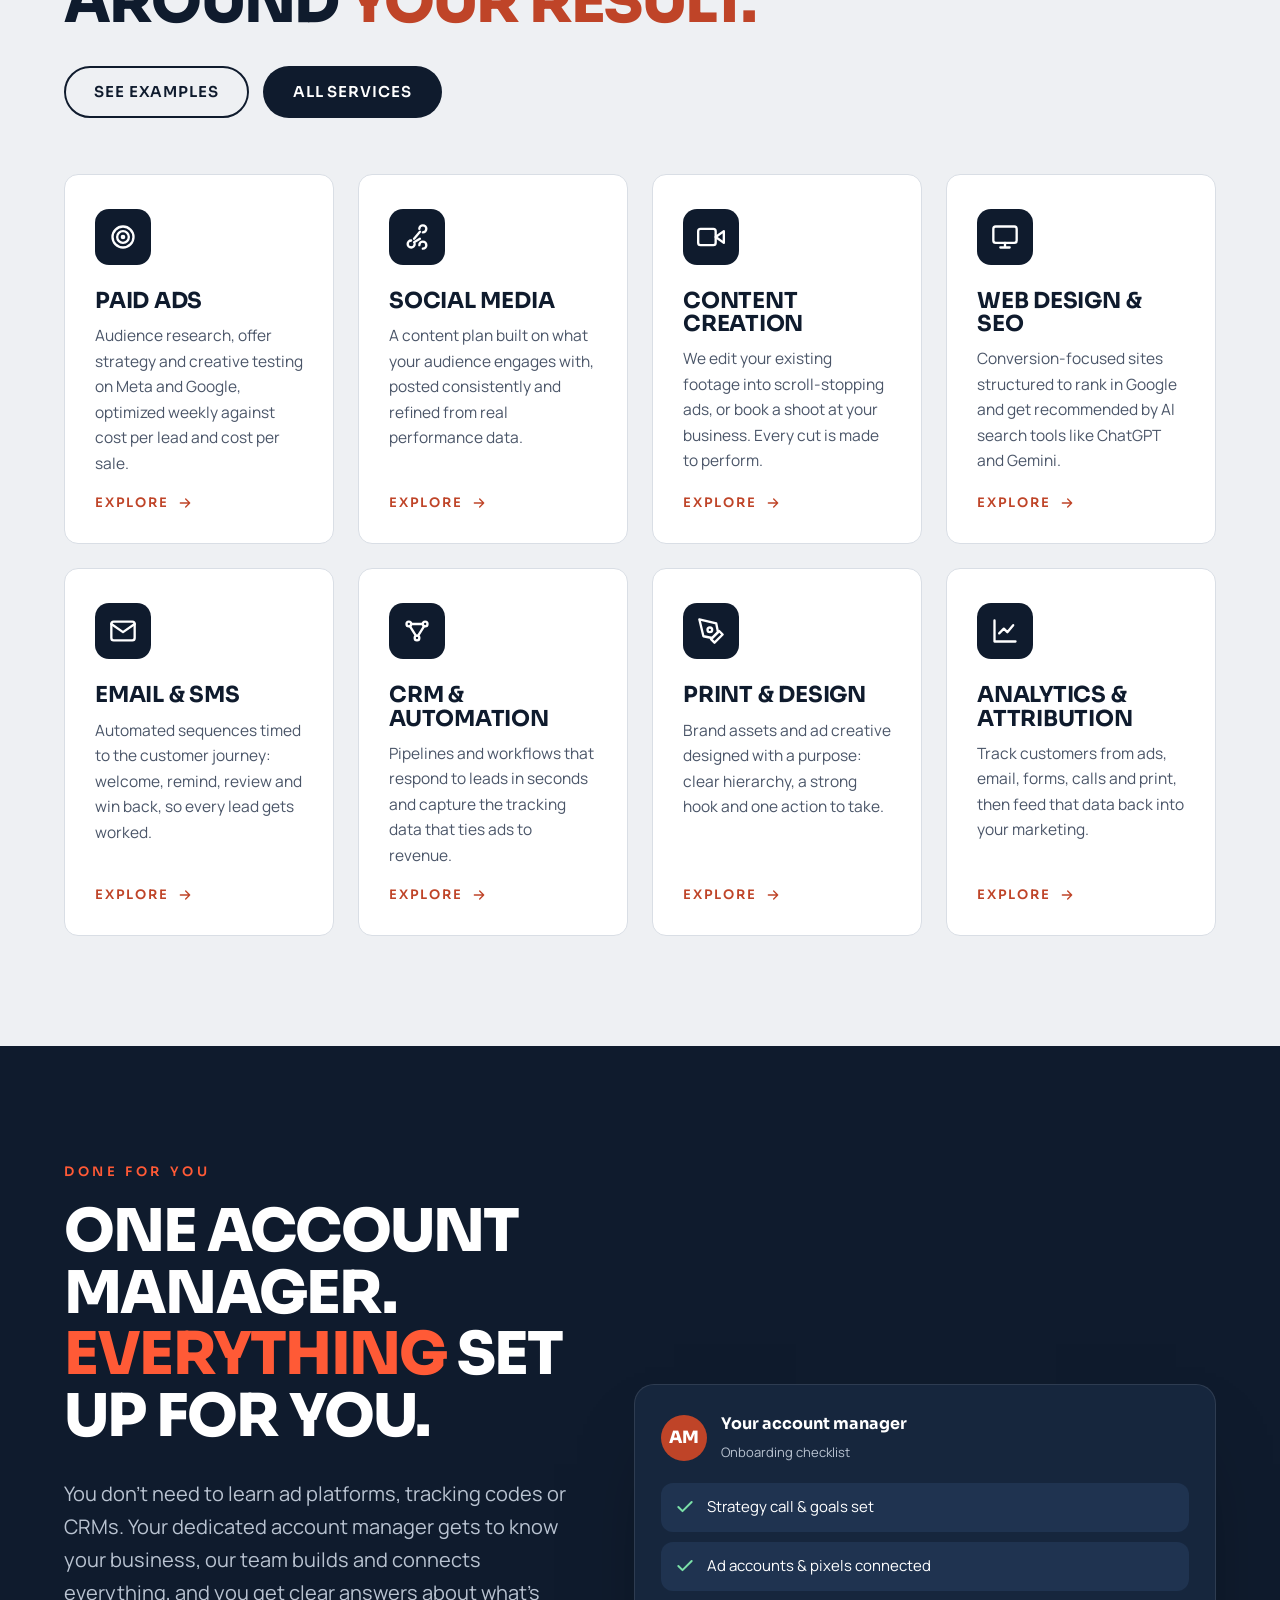
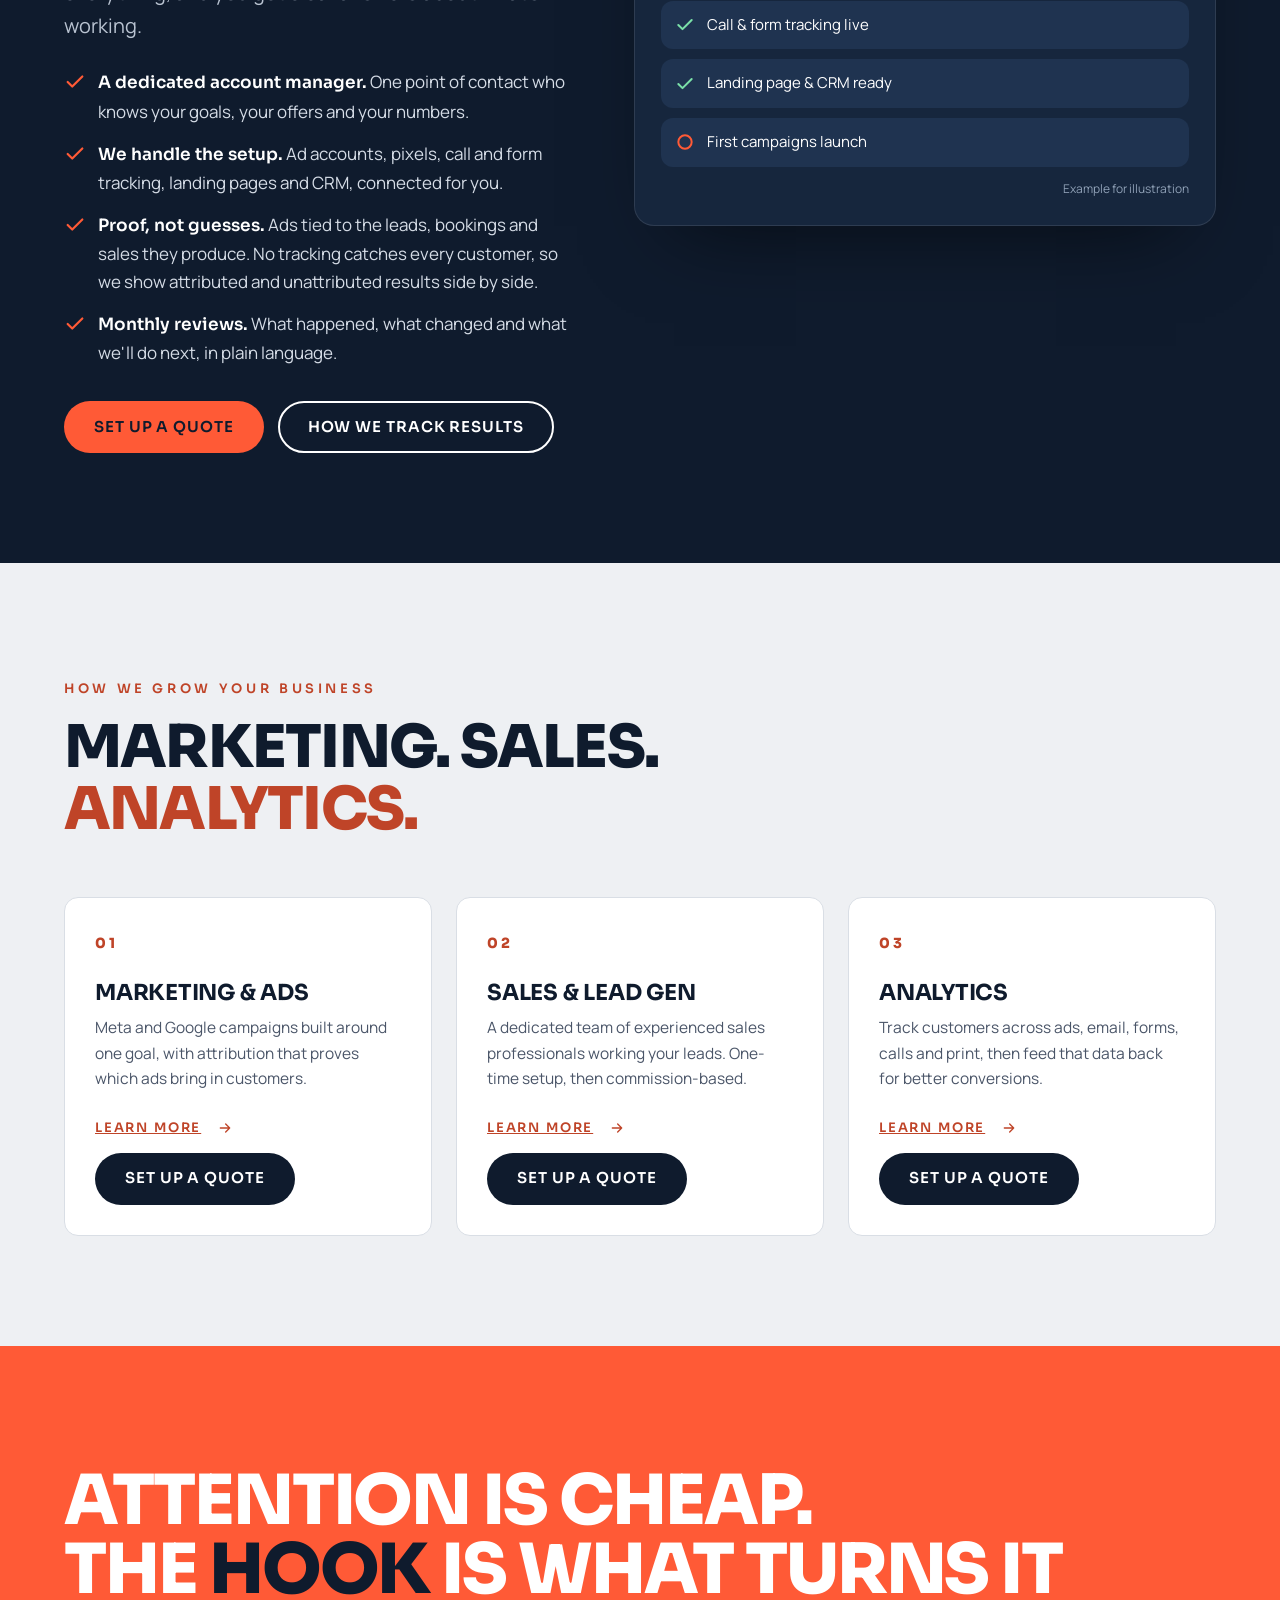
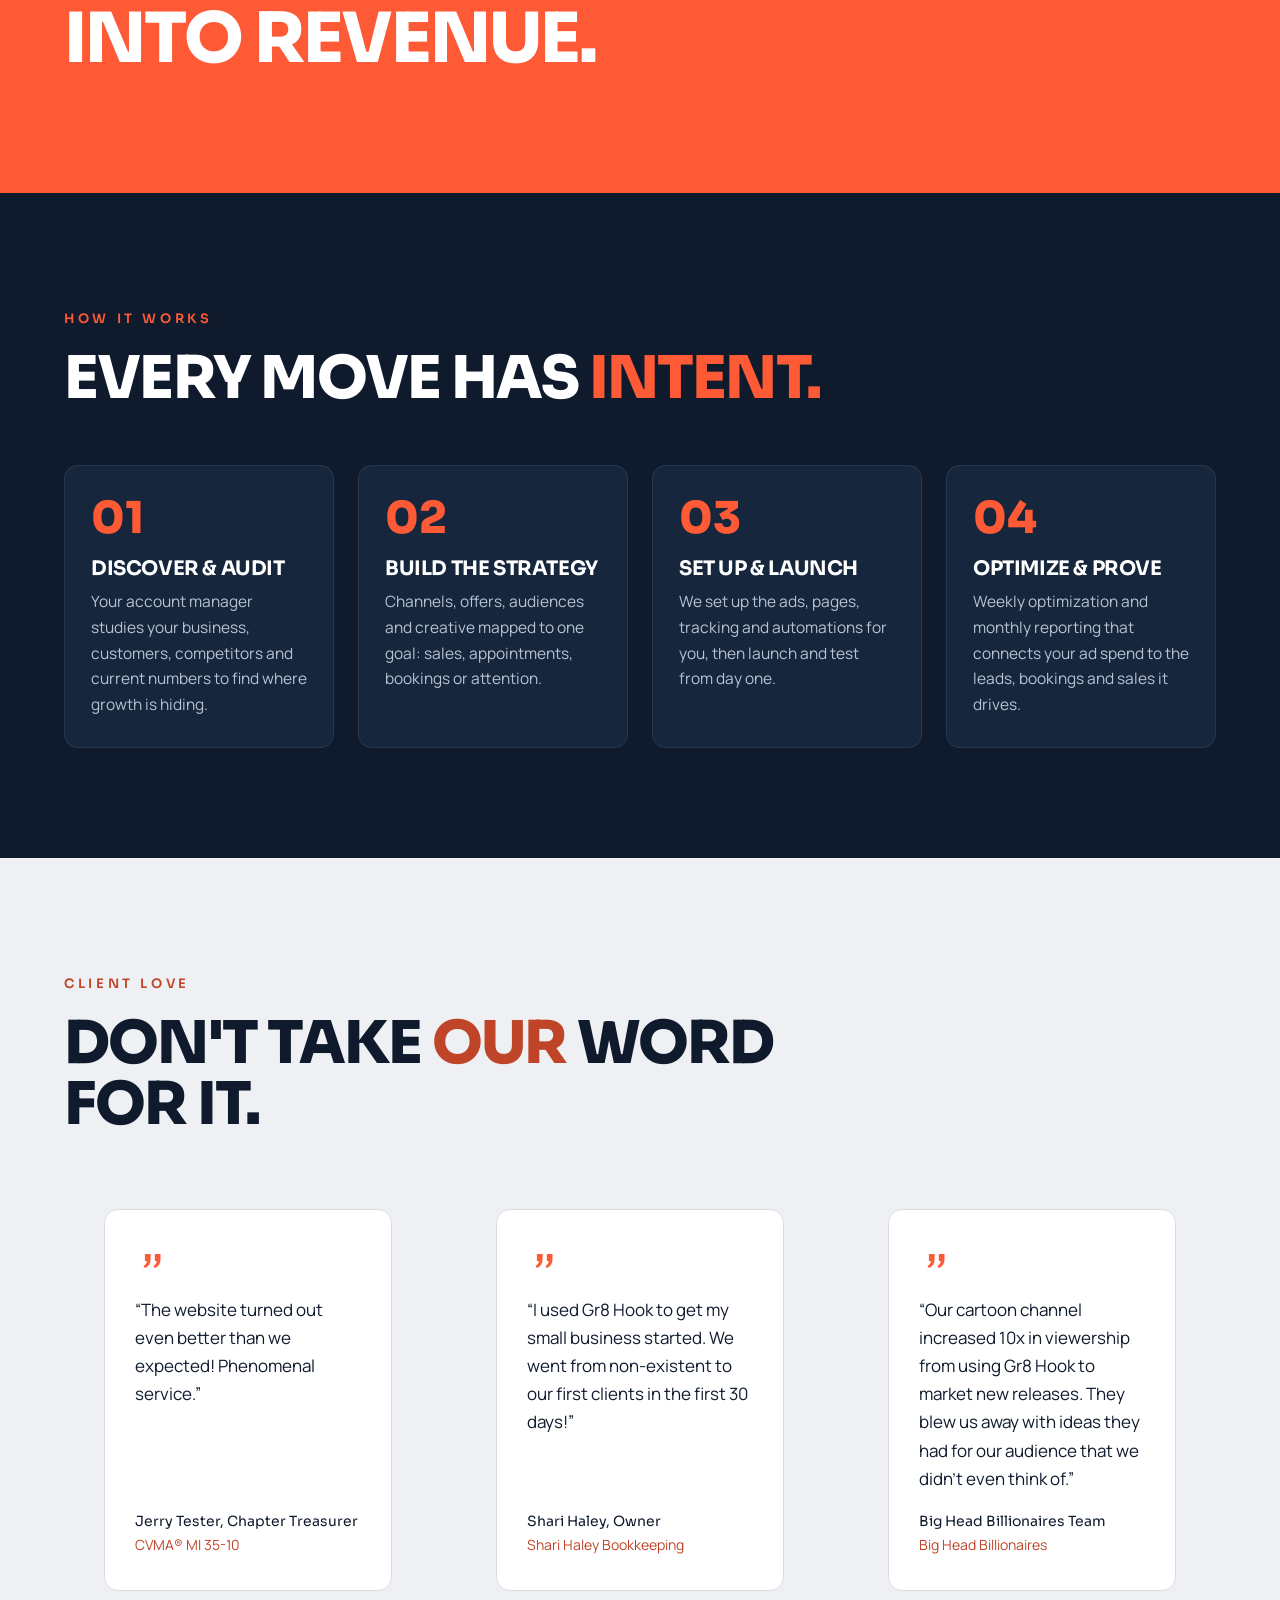
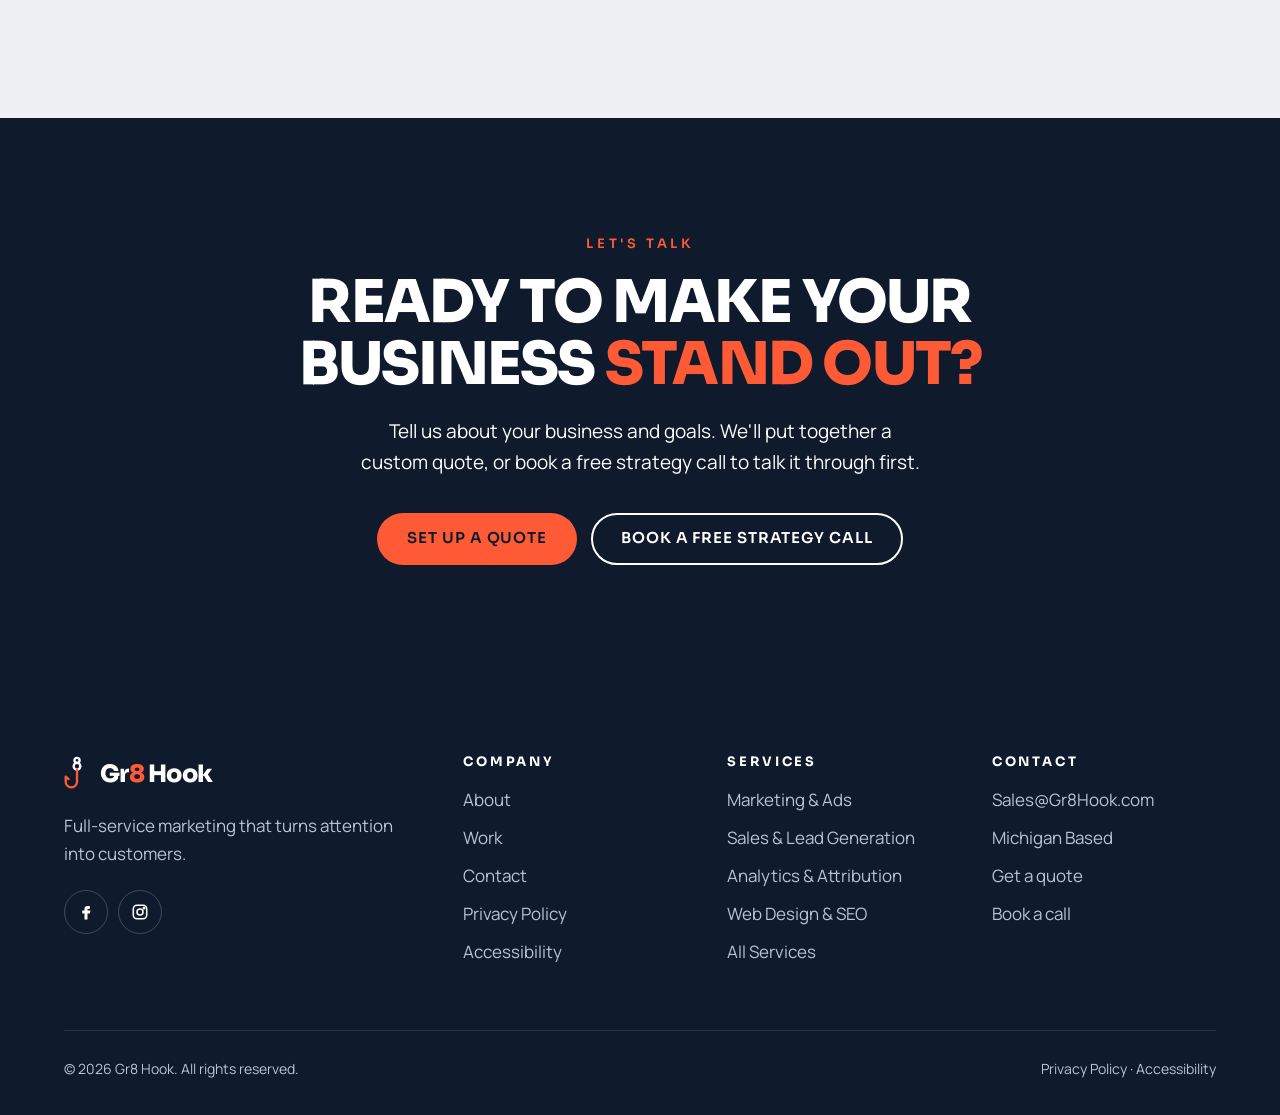
==== commit a1c2fa97: "Header: drop Contact link (Get a Quote goes to the same page) Co-Authored-By: Claude Opus 5.5 <norep" ====
--- a/index.html
+++ b/index.html
@@ -219,7 +219,6 @@
       <a href="analytics/">Analytics</a>
       <a href="services/">Services</a>
       <a href="work/">Work</a>
-      <a href="contact/">Contact</a>
       <a class="btn btn--coral" href="contact/#quote">Get a Quote</a>
     </nav>
   </div>
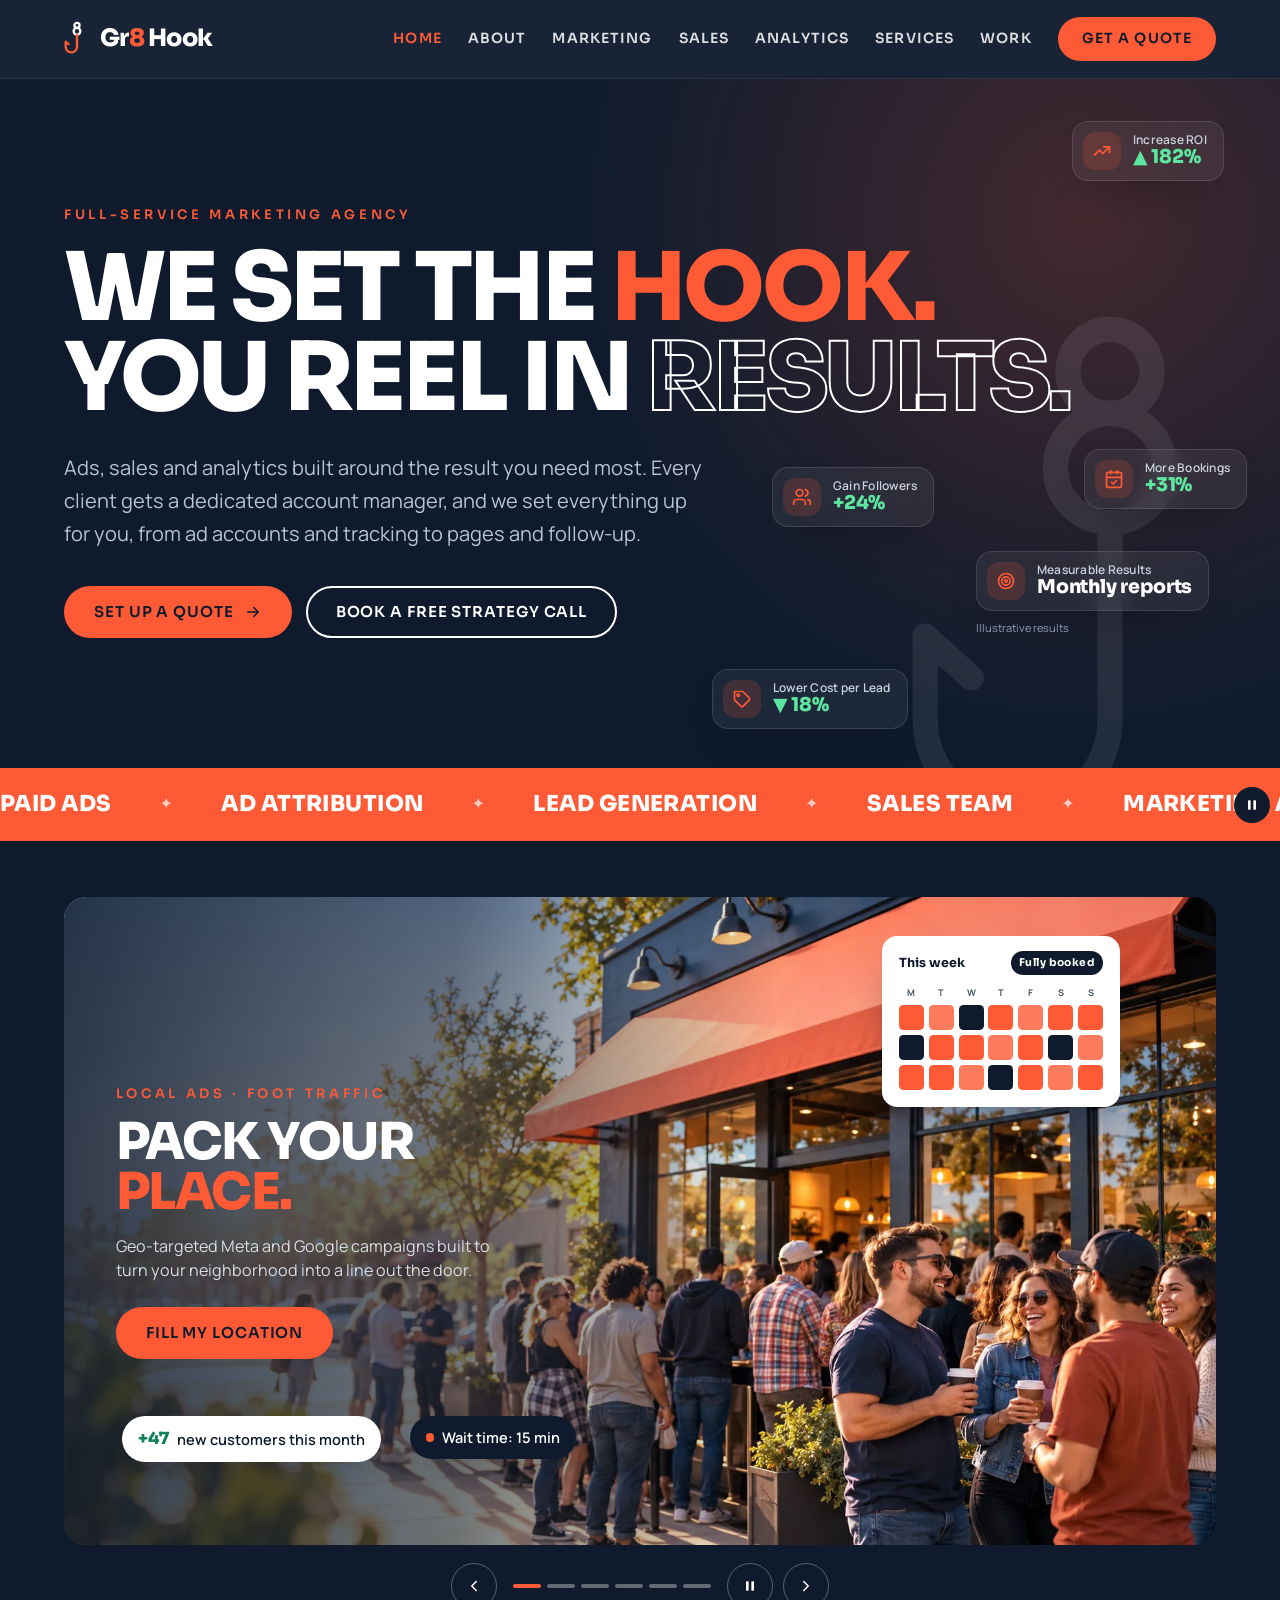
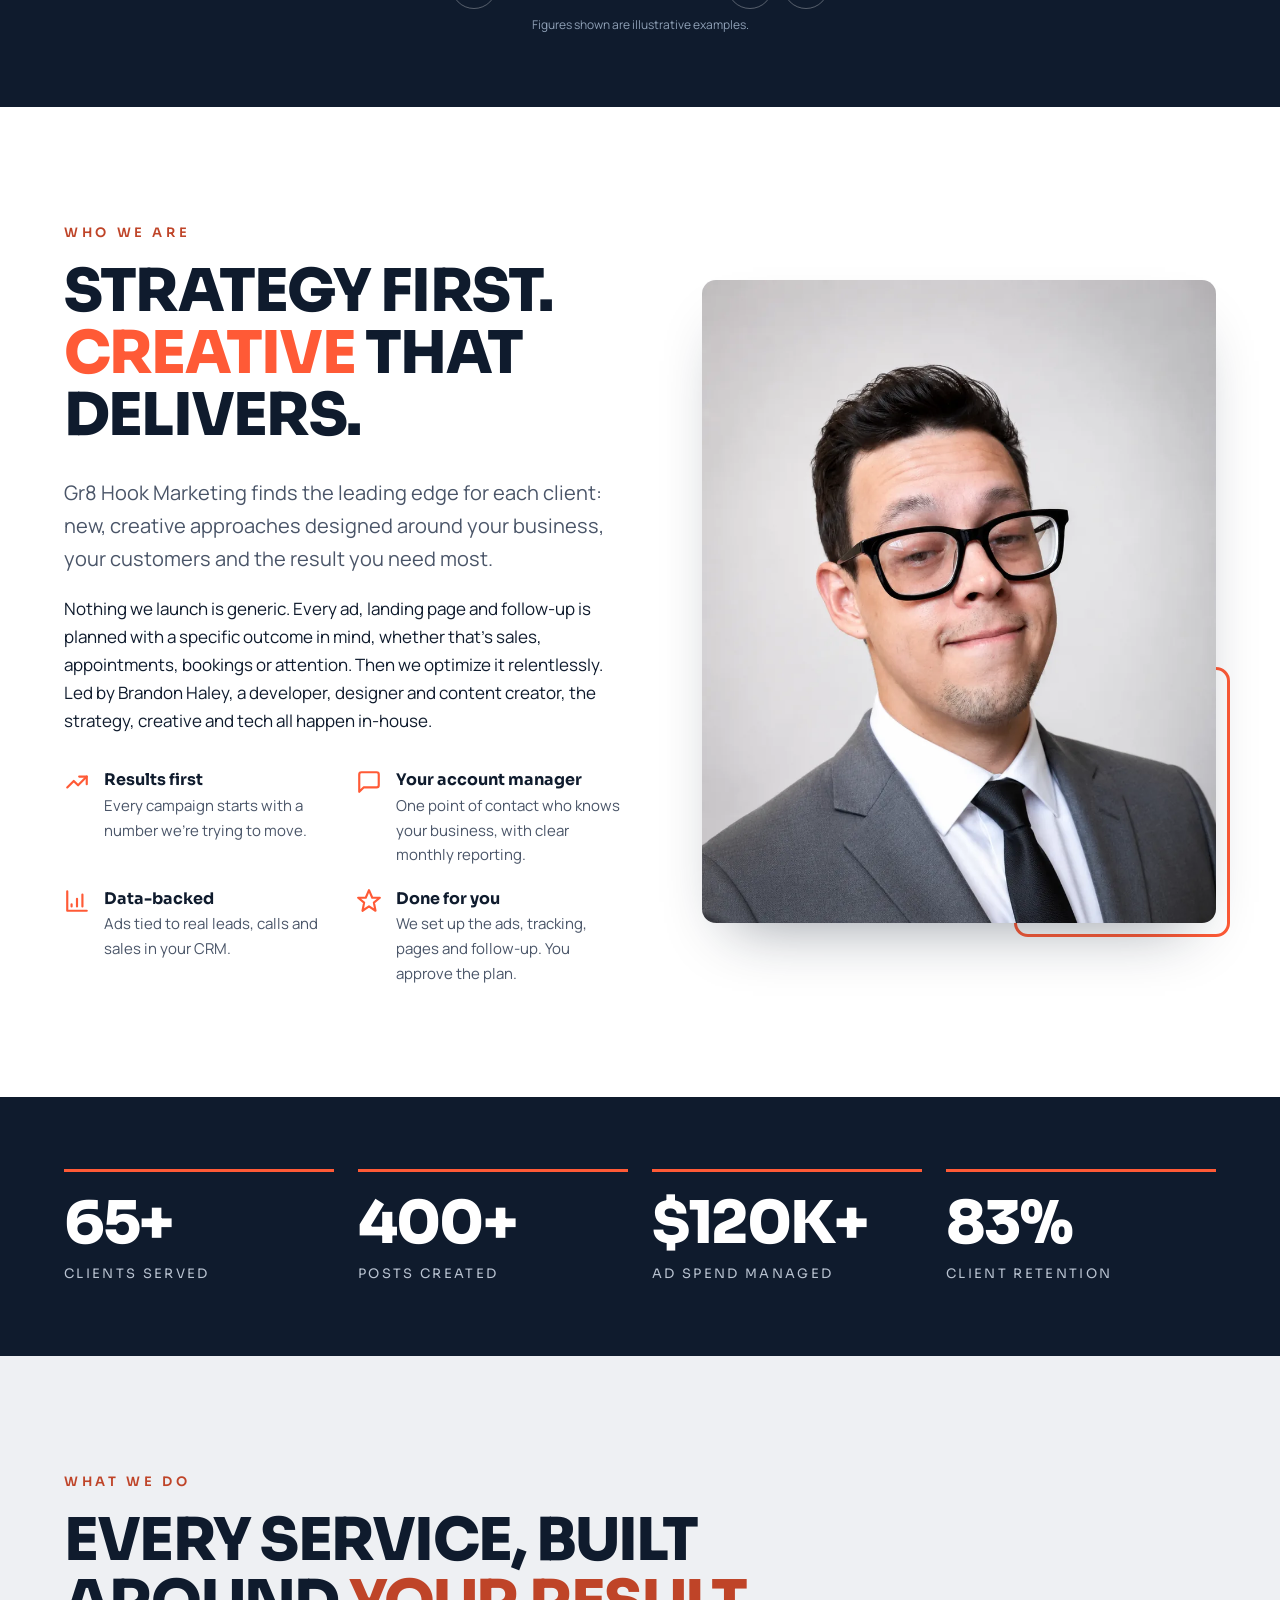
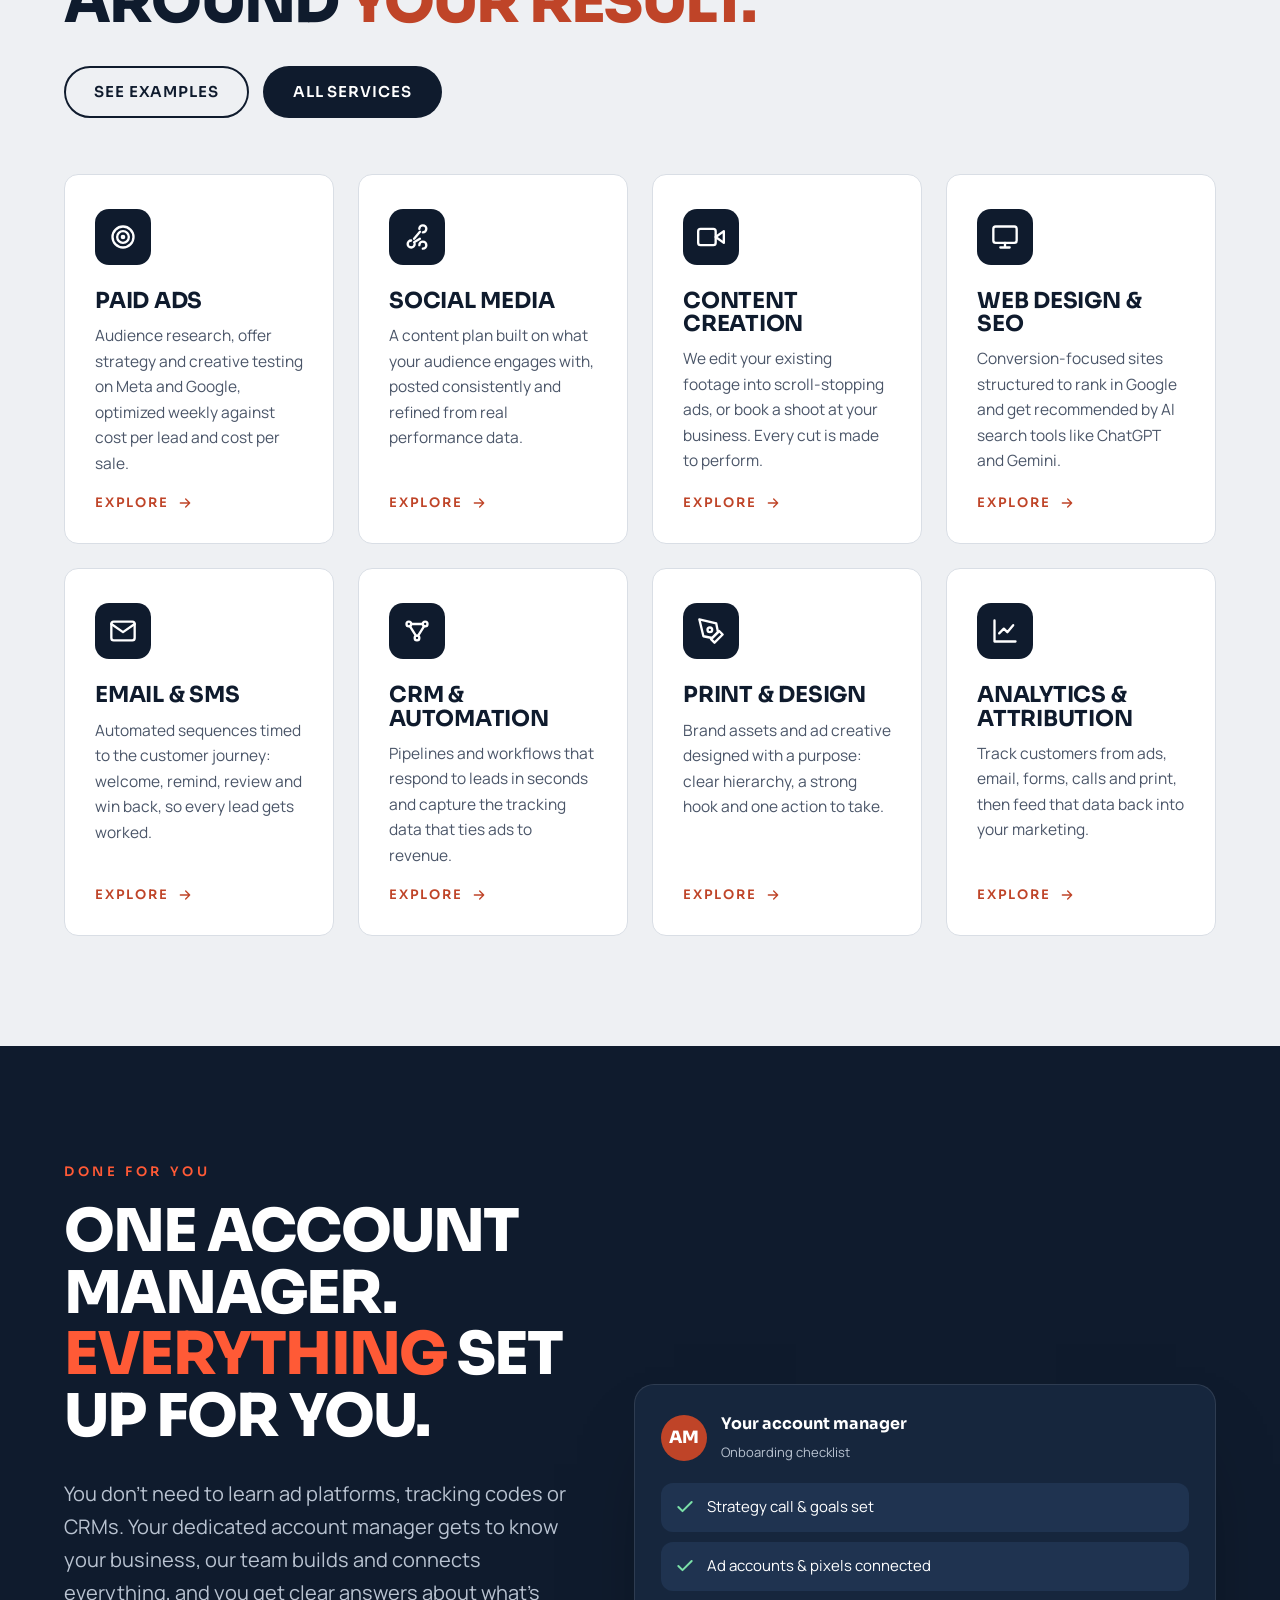
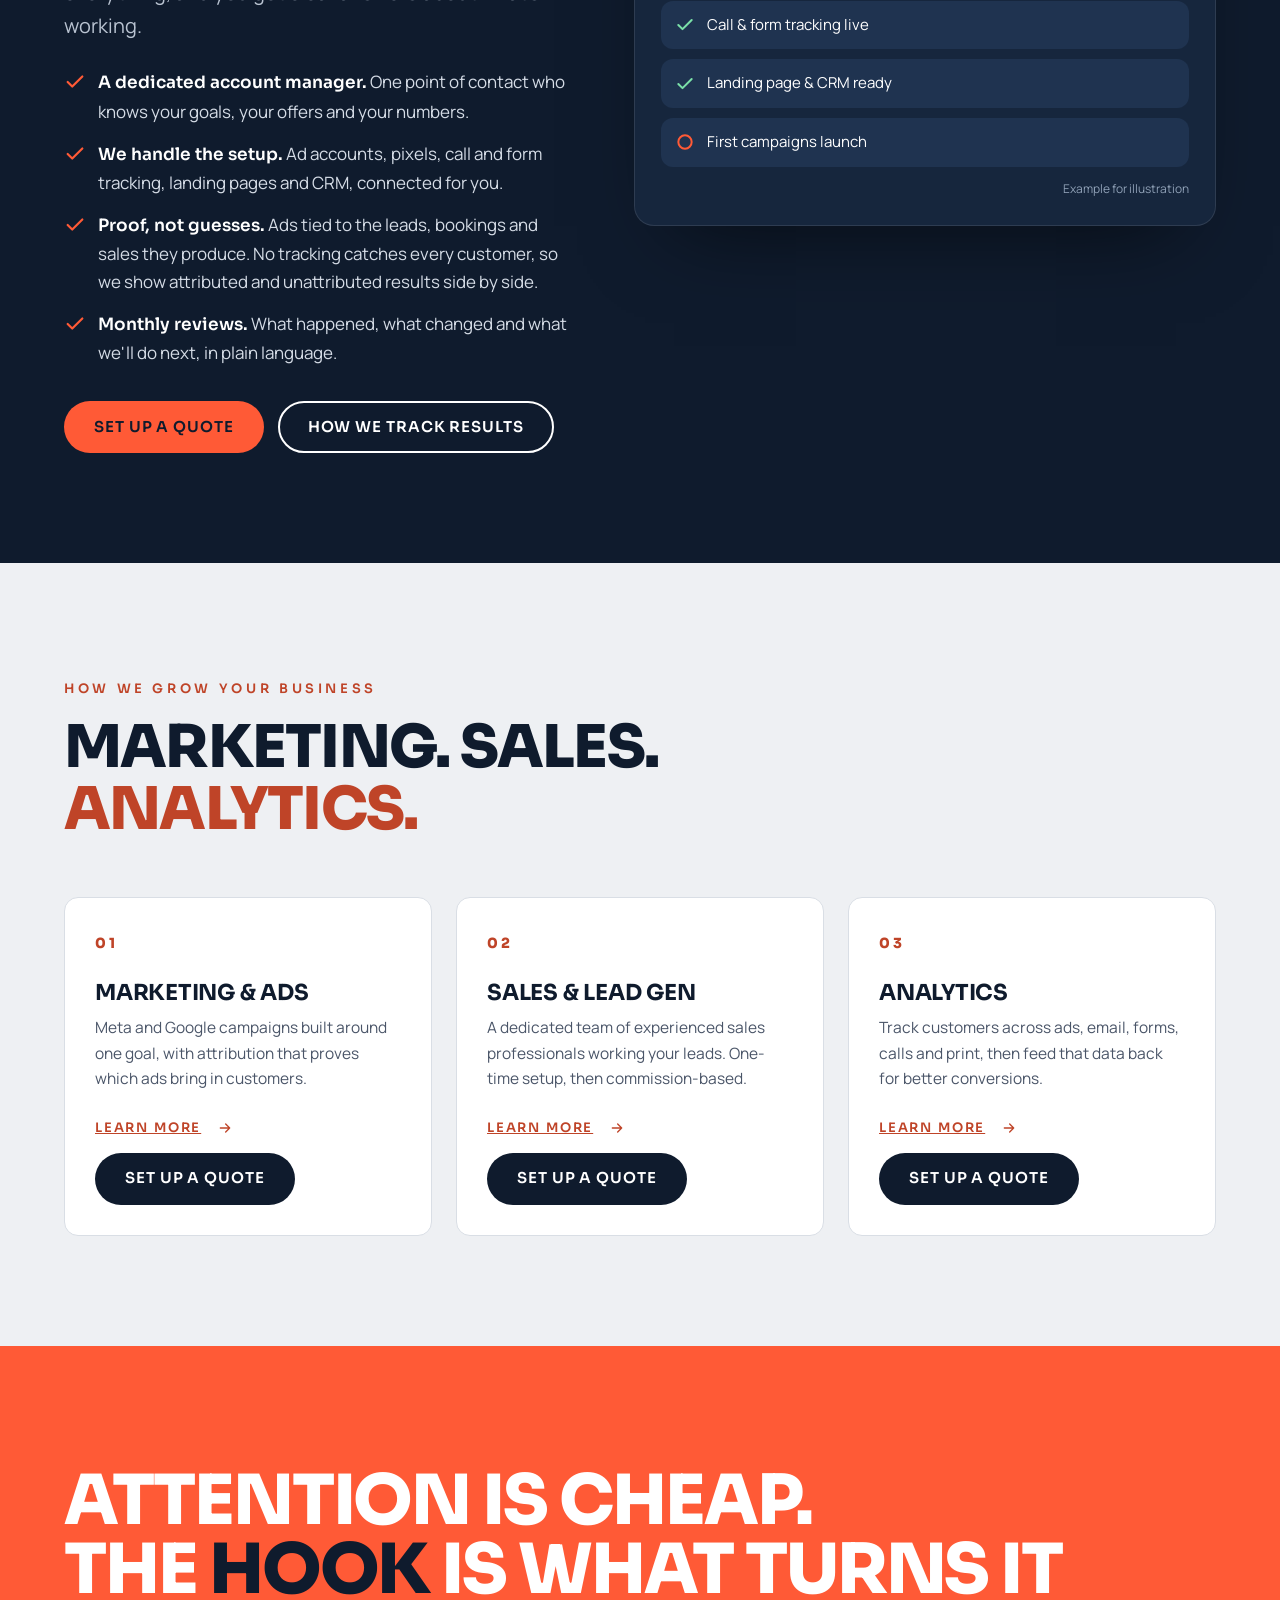
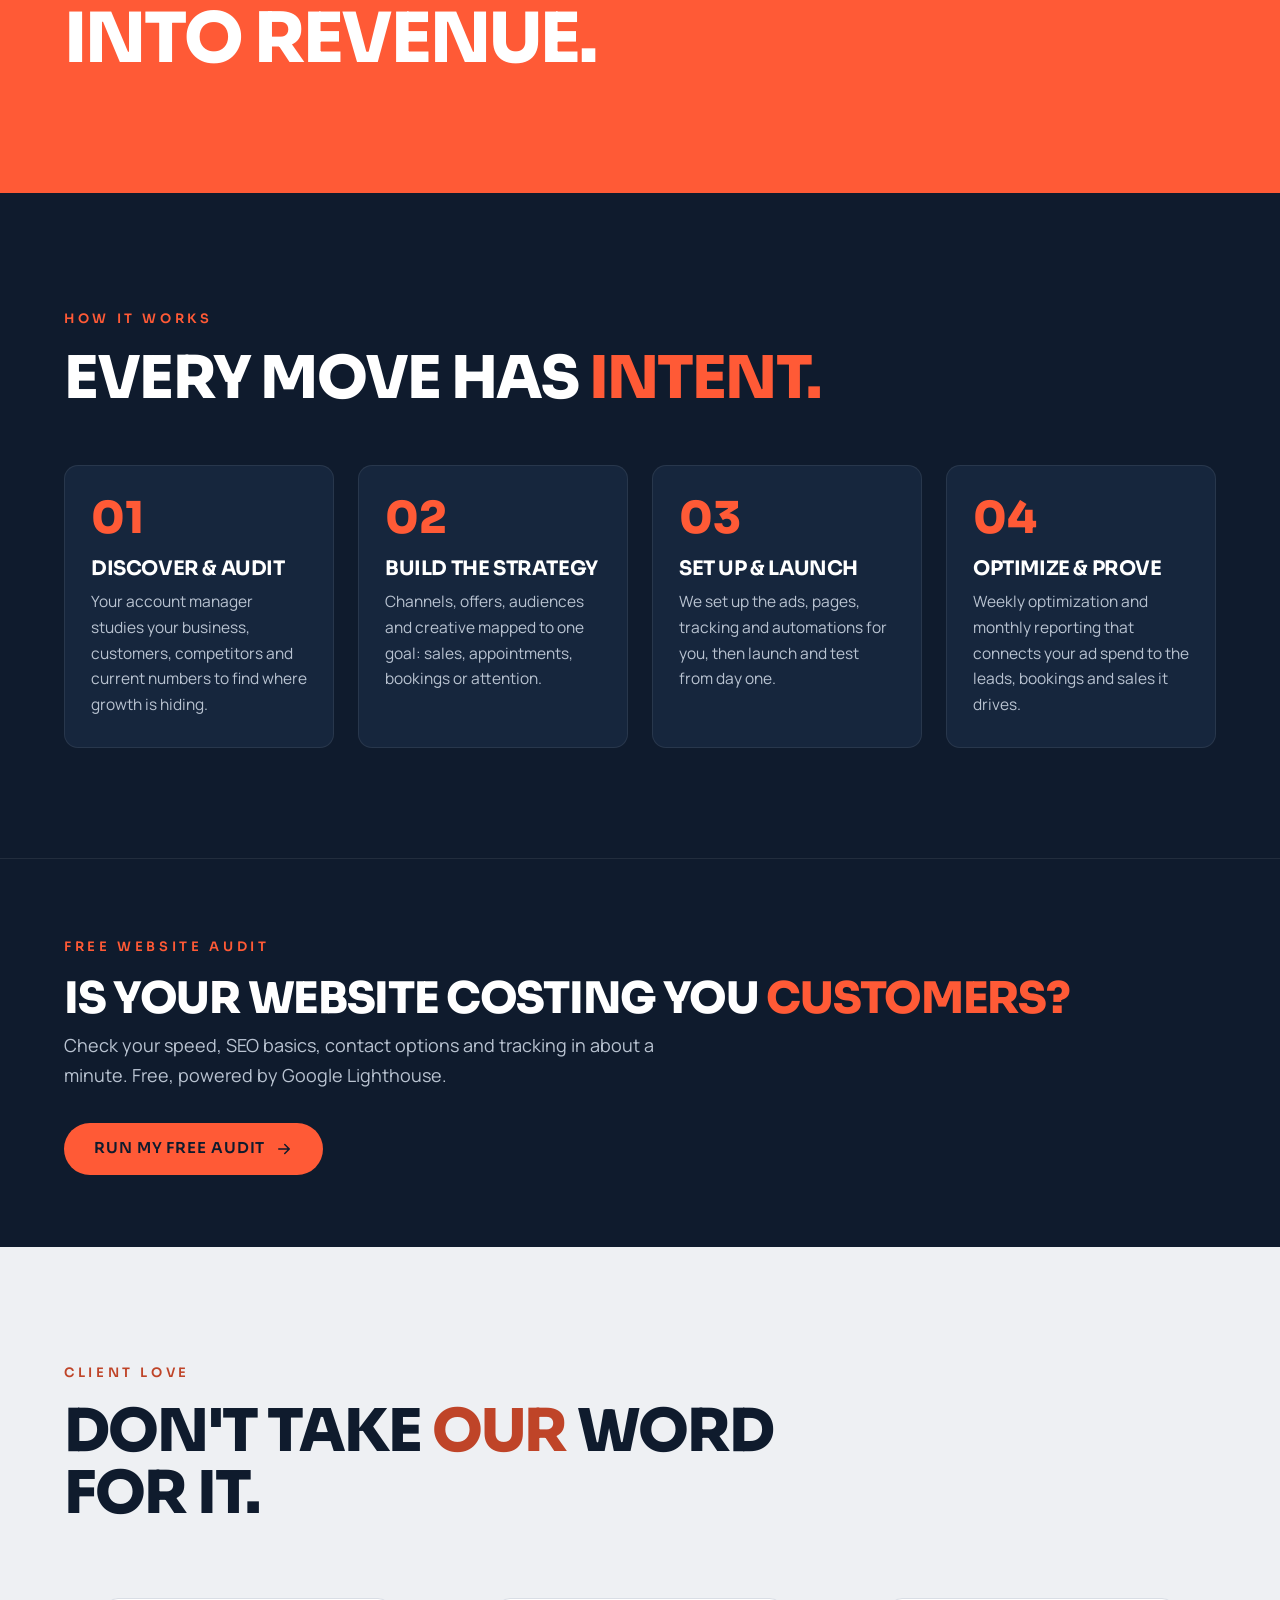
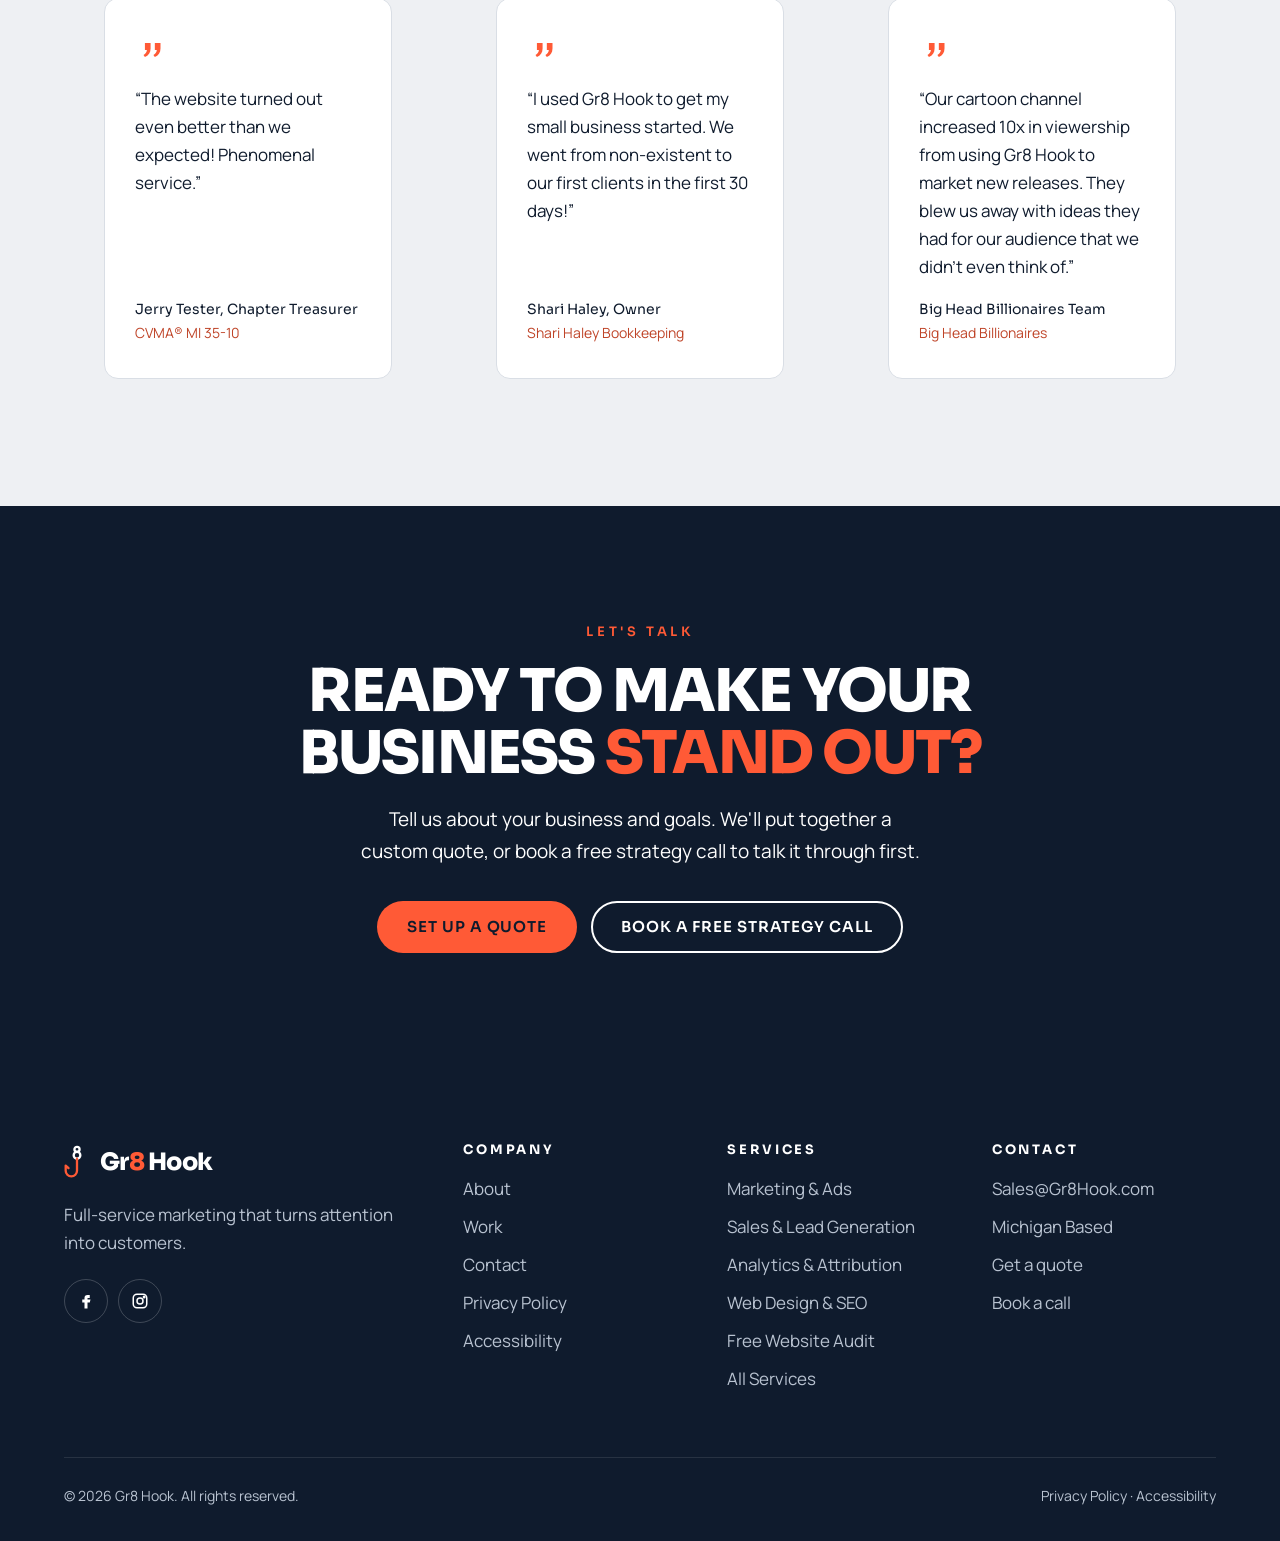
==== commit b2229314: "Add free website audit tool at /audit Co-Authored-By: Claude Opus 5.5 <noreply@anthropic.com> Claude" ====
--- a/index.html
+++ b/index.html
@@ -632,6 +632,17 @@
     </div>
   </section>
 
+  <section class="section--tight dark audit-band" aria-labelledby="audit-band-h">
+    <div class="container audit-band-inner">
+      <div>
+        <span class="eyebrow">Free website audit</span>
+        <h2 class="h2" id="audit-band-h">Is your website costing you <span class="accent">customers?</span></h2>
+        <p class="lead">Check your speed, SEO basics, contact options and tracking in about a minute. Free, powered by Google Lighthouse.</p>
+      </div>
+      <a class="btn btn--coral" href="audit/">Run My Free Audit <svg viewBox="0 0 24 24" fill="none" stroke="currentColor" stroke-width="2" stroke-linecap="round" stroke-linejoin="round" aria-hidden="true"><path d="M5 12h14M13 6l6 6-6 6"/></svg></a>
+    </div>
+  </section>
+
   <section class="section mist">
     <div class="container">
       <div class="section-head">
@@ -705,6 +716,7 @@
           <li><a href="sales/">Sales &amp; Lead Generation</a></li>
           <li><a href="analytics/">Analytics &amp; Attribution</a></li>
           <li><a href="services/#web-seo">Web Design &amp; SEO</a></li>
+          <li><a href="audit/">Free Website Audit</a></li>
           <li><a href="services/">All Services</a></li>
         </ul>
       </div>
--- a/css/style.css
+++ b/css/style.css
@@ -767,3 +767,87 @@
 .core-links { margin-top: auto; display: flex; flex-wrap: wrap; align-items: center; justify-content: space-between; gap: 14px; padding-top: 10px; }
 .core-links .card-link { margin-top: 0; }
 .core-links .card-link:hover svg { transform: translateX(4px); }
+
+/* Free website audit */
+.audit-hero .display { max-width: 900px; }
+.audit-form { display: flex; gap: 12px; max-width: 760px; flex-wrap: wrap; }
+.audit-form input { flex: 1 1 320px; min-width: 0; min-height: 58px; padding: 0 22px; border-radius: 999px; border: 1.5px solid rgba(255,255,255,.3); background: var(--navy-2); color: var(--white); font: inherit; font-size: 18px; }
+.audit-form input::placeholder { color: #8FA0B6; }
+.audit-form input:focus { outline: none; border-color: var(--coral); box-shadow: 0 0 0 3px rgba(255,90,54,.3); }
+.audit-form input[aria-invalid="true"] { border-color: #FF8A73; }
+.audit-form .btn { min-height: 58px; }
+.audit-form .btn:disabled { opacity: .6; cursor: progress; }
+.audit-help { margin: 14px 0 0; font-size: 14px; color: #B9C3D1; }
+.audit-error { margin: 12px 0 0; font-weight: 700; color: #FFB4A3; }
+.audit-results { scroll-margin-top: 80px; }
+.audit-results:focus { outline: none; }
+.audit-progress { display: flex; align-items: center; gap: 18px; background: var(--white); border: 1px solid var(--line); border-radius: var(--radius); padding: 22px 26px; margin-bottom: 24px; }
+.audit-progress-title { margin: 0; font-family: var(--head); font-weight: 700; }
+.audit-progress-step { margin: 0; color: var(--slate); }
+.audit-spinner { flex: none; width: 34px; height: 34px; border-radius: 50%; border: 4px solid var(--line); border-top-color: var(--coral); animation: spin 1s linear infinite; }
+@keyframes spin { to { transform: rotate(360deg); } }
+@media (prefers-reduced-motion: reduce) { .audit-spinner { animation-duration: 3s; } }
+.audit-report { background: var(--navy); color: var(--white); border-radius: 22px; padding: 36px; transition: opacity .3s; }
+.audit-report.is-loading { opacity: .35; }
+.audit-head { display: flex; justify-content: space-between; align-items: start; gap: 20px; flex-wrap: wrap; margin-bottom: 28px; }
+.audit-head .h2 { font-size: clamp(28px, 3.4vw, 42px); margin: 0 0 6px; }
+.audit-site { margin: 0; color: #B9C3D1; display: flex; align-items: center; gap: 10px; flex-wrap: wrap; overflow-wrap: anywhere; }
+.audit-badge { border: 1px solid rgba(255,255,255,.3); border-radius: 999px; padding: 3px 12px; font-size: 13px; color: var(--white); }
+.audit-toggle { display: inline-flex; border: 1px solid rgba(255,255,255,.2); border-radius: 999px; padding: 4px; }
+.audit-toggle button { min-height: 40px; padding: 0 18px; border: 0; border-radius: 999px; background: transparent; color: #D5DCE6; font-family: var(--head); font-weight: 600; font-size: 14px; cursor: pointer; }
+.audit-toggle button[aria-pressed="true"] { background: var(--white); color: var(--navy); }
+.audit-toggle button:focus-visible { outline: 3px solid var(--coral); outline-offset: 2px; }
+.gauges { display: grid; grid-template-columns: repeat(4, minmax(0, 1fr)); gap: 16px; }
+.gauge { position: relative; display: flex; flex-direction: column; align-items: center; text-align: center; padding: 18px 10px; background: var(--navy-2); border-radius: var(--radius); }
+.gauge svg { width: 120px; height: 120px; transform: rotate(135deg); }
+.gauge circle { fill: none; stroke-width: 9; stroke-linecap: round; }
+.g-track { stroke: rgba(255,255,255,.1); }
+.g-fill { transition: stroke-dasharray .9s ease; }
+.gauge b { position: absolute; top: 56px; left: 0; right: 0; font-family: var(--head); font-size: 34px; line-height: 1; }
+.g-label { font-family: var(--head); font-weight: 600; margin-top: -10px; }
+.g-rating { font-size: 13px; color: #B9C3D1; }
+.gauge--good .g-fill { stroke: #4CC38A; } .gauge--good .g-rating { color: #7BE0A8; }
+.gauge--ok .g-fill { stroke: #F5B841; } .gauge--ok .g-rating { color: #F7C866; }
+.gauge--poor .g-fill { stroke: #FF6B5B; } .gauge--poor .g-rating { color: #FF9A8D; }
+.audit-empty { grid-column: 1 / -1; margin: 0; padding: 20px; background: var(--navy-2); border-radius: var(--radius); color: #D5DCE6; }
+.audit-metrics { list-style: none; padding: 0; margin: 16px 0 0; display: grid; grid-template-columns: repeat(4, minmax(0, 1fr)); gap: 12px; }
+.audit-metrics:empty { display: none; }
+.metric { background: var(--navy-2); border-radius: 12px; padding: 14px 16px; border-left: 4px solid #8FA0B6; }
+.metric span { display: block; font-size: 13px; color: #B9C3D1; }
+.metric b { font-family: var(--head); font-size: 22px; }
+.metric--pass { border-left-color: #4CC38A; } .metric--warn { border-left-color: #F5B841; } .metric--fail { border-left-color: #FF6B5B; }
+.audit-groups { display: grid; grid-template-columns: repeat(2, minmax(0, 1fr)); gap: 18px 36px; margin-top: 34px; }
+.audit-group h3 { display: flex; justify-content: space-between; align-items: baseline; gap: 12px; font-size: 18px; text-transform: uppercase; padding-bottom: 10px; border-bottom: 1px solid rgba(255,255,255,.12); }
+.audit-count { font-family: var(--body); font-size: 13px; font-weight: 600; text-transform: none; letter-spacing: 0; color: #B9C3D1; }
+.audit-group ul { list-style: none; margin: 0; padding: 0; }
+.finding { display: flex; gap: 12px; padding: 12px 0; }
+.finding-icon { flex: none; display: flex; }
+.finding-icon svg { width: 22px; height: 22px; margin-top: 2px; }
+.finding h4 { margin: 0 0 2px; font-size: 16px; letter-spacing: 0; line-height: 1.35; }
+.finding p { margin: 0; font-size: 14.5px; color: #B9C3D1; }
+.finding--pass .finding-icon { color: #7BE0A8; } .finding--warn .finding-icon { color: #F7C866; }
+.finding--fail .finding-icon { color: #FF9A8D; } .finding--info .finding-icon { color: #9DB8FF; }
+.audit-notes { margin: 24px 0 0; font-size: 13px; color: #8FA0B6; }
+.audit-notes:empty { display: none; }
+.audit-lead { display: grid; grid-template-columns: 1fr 1.1fr; gap: 48px; align-items: center; margin-top: 56px; }
+.audit-what { display: grid; grid-template-columns: repeat(4, minmax(0, 1fr)); gap: 24px; }
+.audit-what > div { padding: 26px; background: var(--navy-2); border-radius: var(--radius); border: 1px solid rgba(255,255,255,.08); }
+.audit-what h3 { font-size: 20px; text-transform: uppercase; }
+.audit-what p { margin: 0; color: #B9C3D1; font-size: 15.5px; }
+.audit-fine { margin: 28px 0 0; color: #B9C3D1; font-size: 15px; max-width: 760px; }
+@media (max-width: 960px) {
+  .gauges, .audit-metrics, .audit-what { grid-template-columns: repeat(2, minmax(0, 1fr)); }
+  .audit-groups, .audit-lead { grid-template-columns: 1fr; }
+}
+@media (max-width: 620px) {
+  .audit-report { padding: 22px 16px; }
+  .gauge svg { width: 96px; height: 96px; }
+  .gauge b { top: 46px; font-size: 28px; }
+  .audit-form .btn { width: 100%; justify-content: center; }
+  .audit-what { grid-template-columns: 1fr; }
+}
+.audit-progress[hidden], .audit-lead[hidden] { display: none; }
+.audit-band { background: var(--navy); color: var(--white); border-top: 1px solid rgba(255,255,255,.08); }
+.audit-band-inner { display: flex; align-items: center; justify-content: space-between; gap: 32px; flex-wrap: wrap; }
+.audit-band .h2 { font-size: clamp(28px, 3.4vw, 44px); margin-bottom: 10px; }
+.audit-band .lead { color: #B9C3D1; margin: 0; font-size: 18px; }
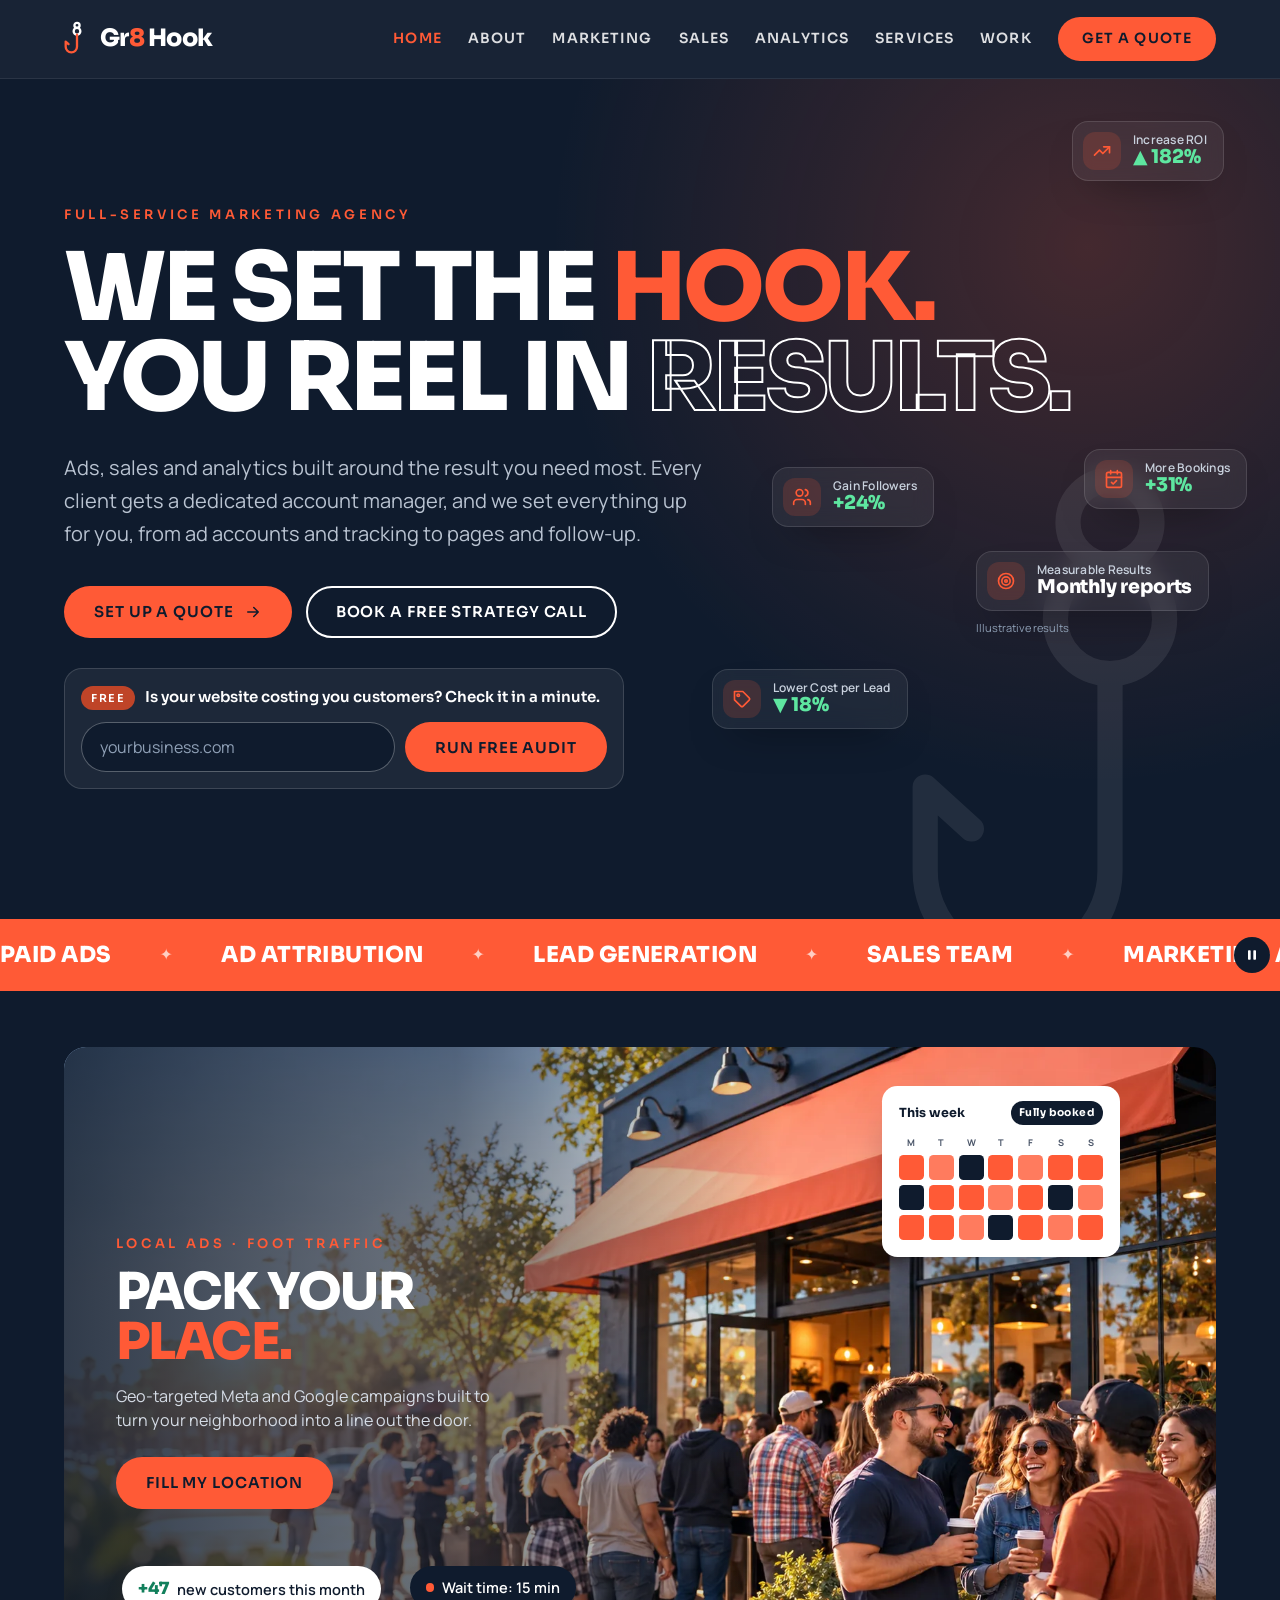
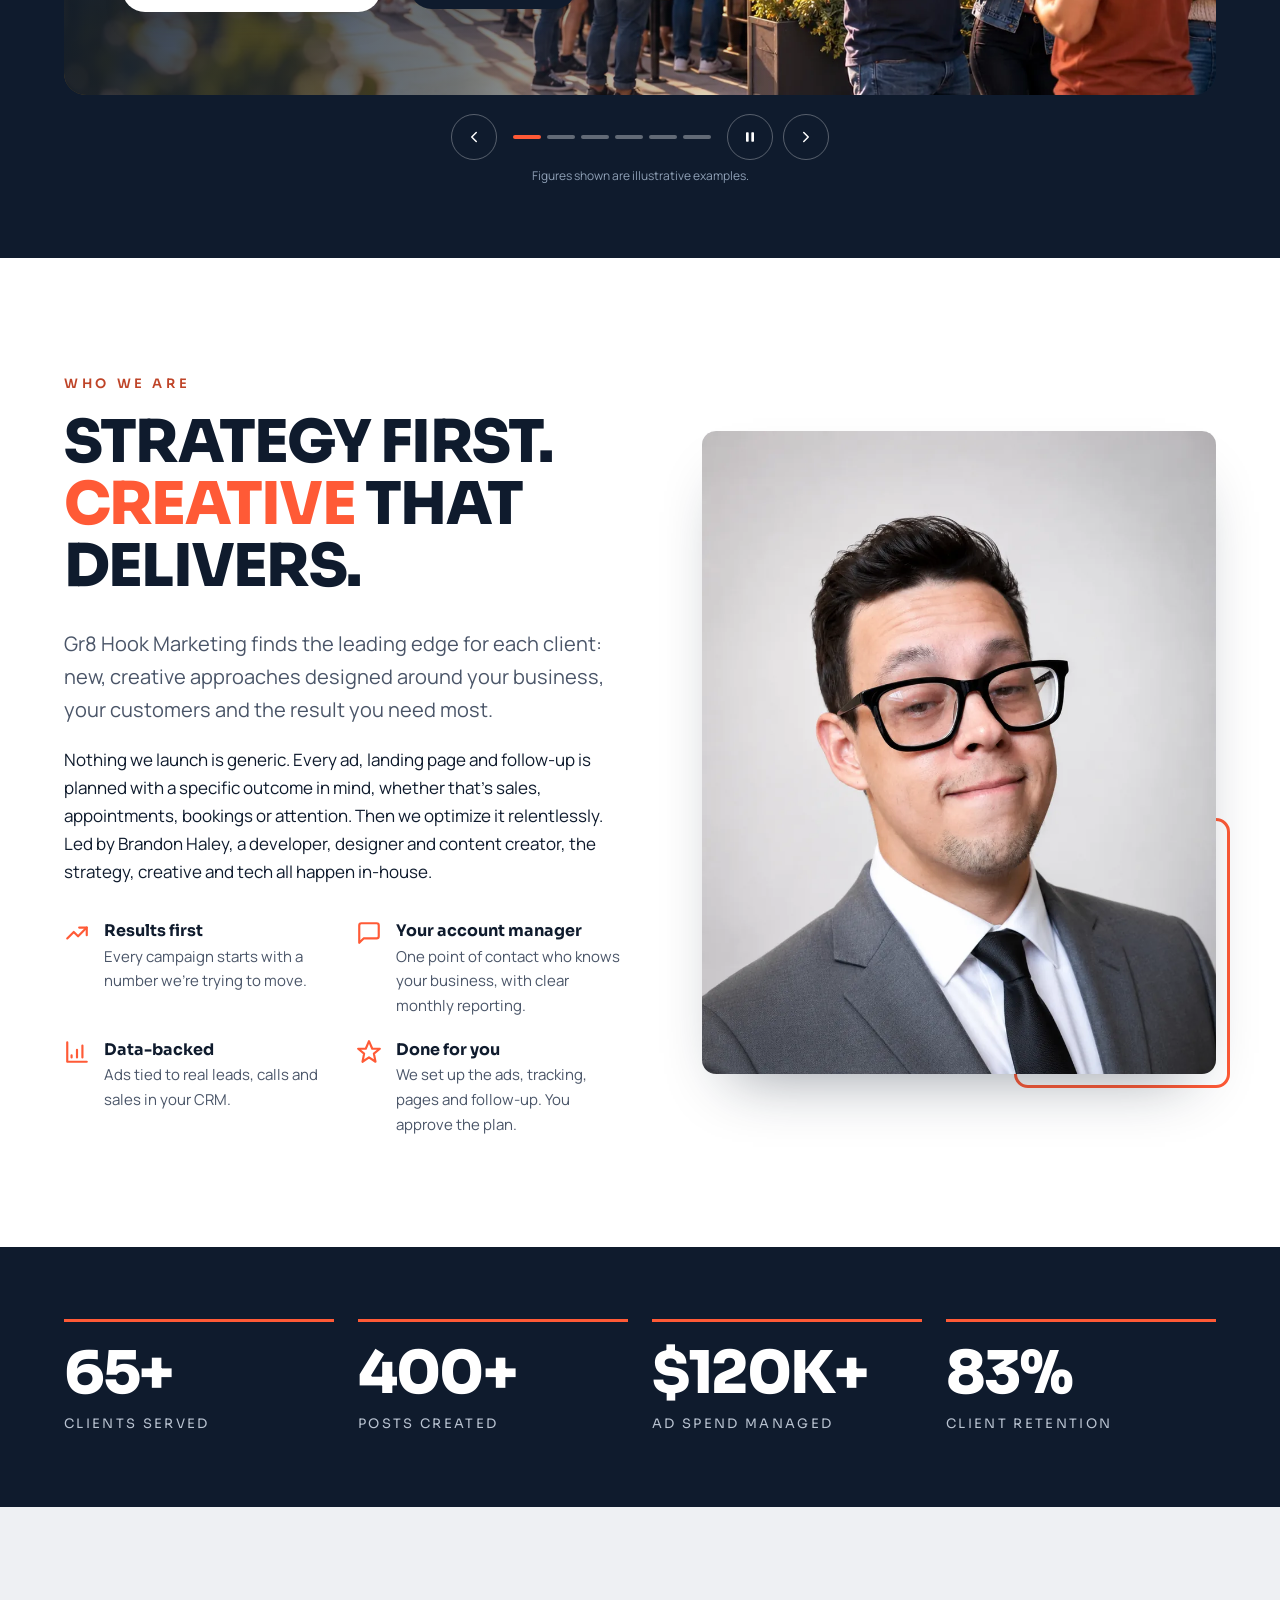
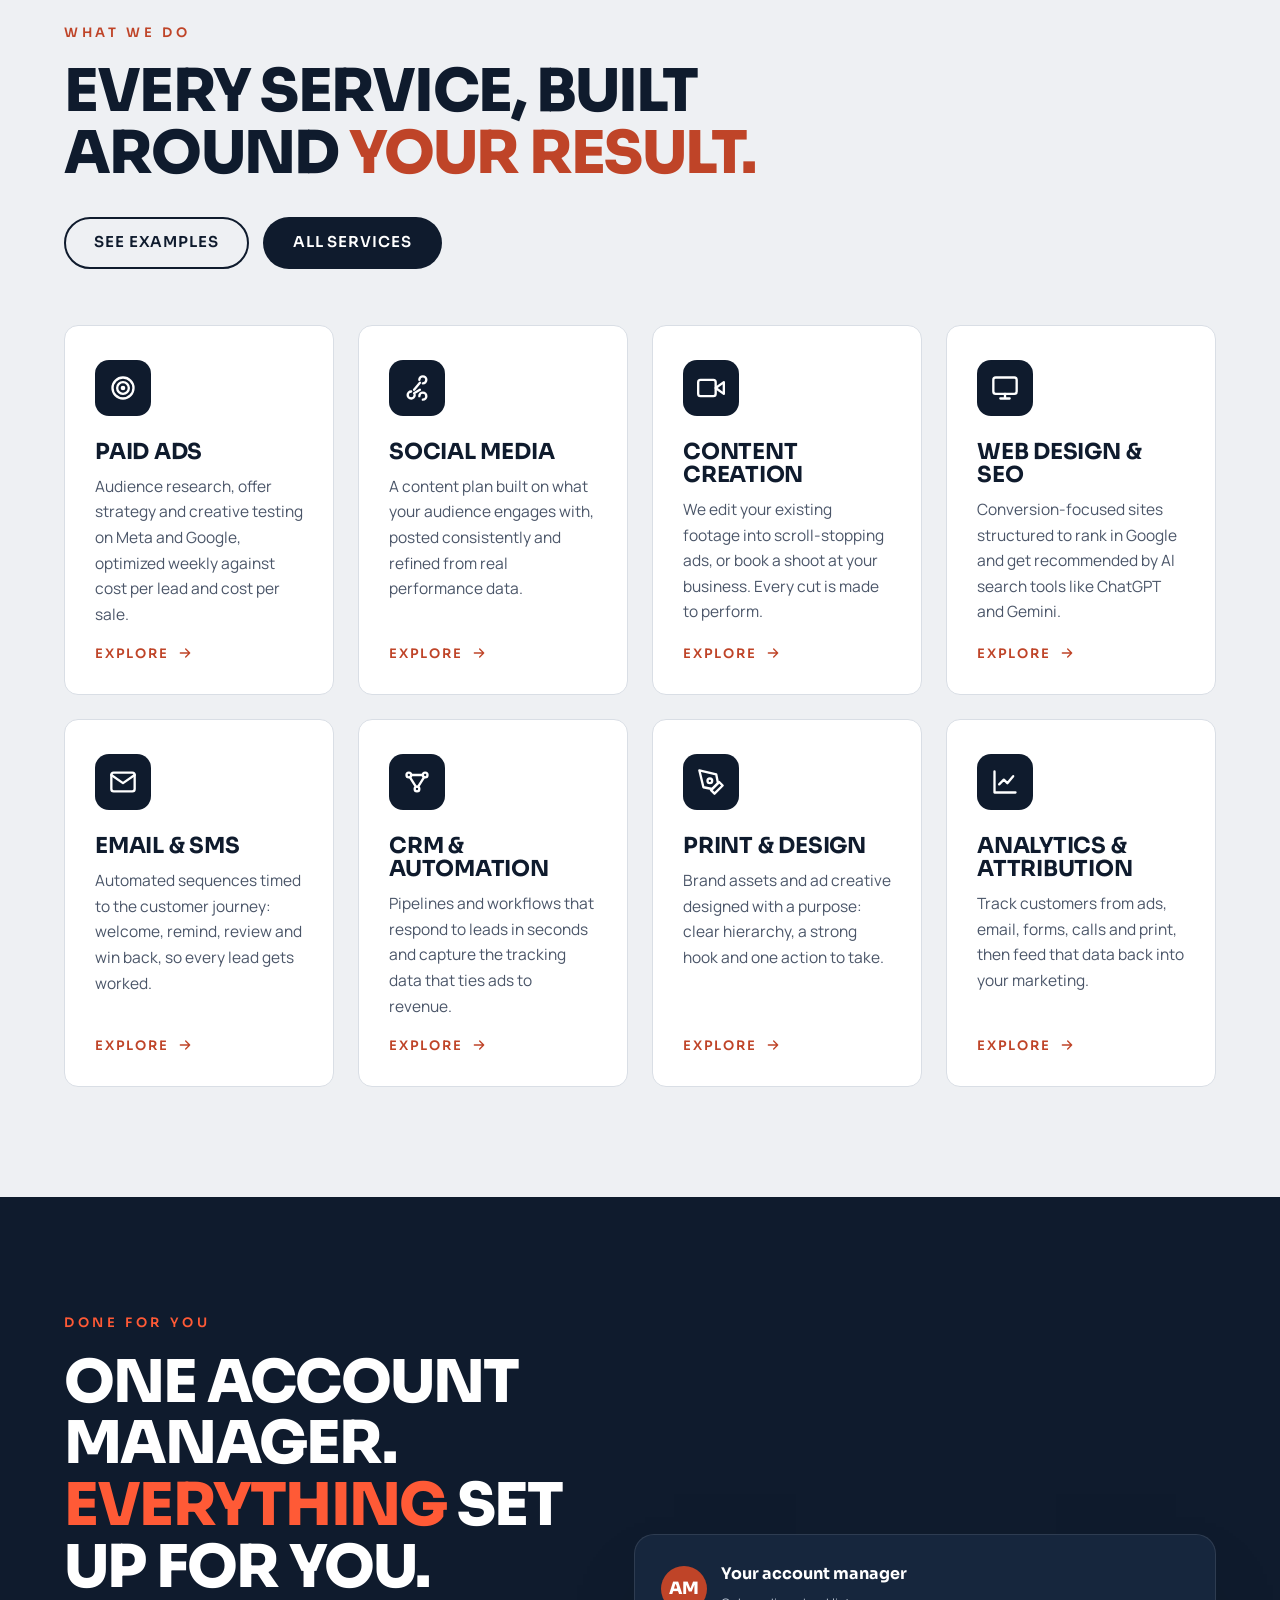
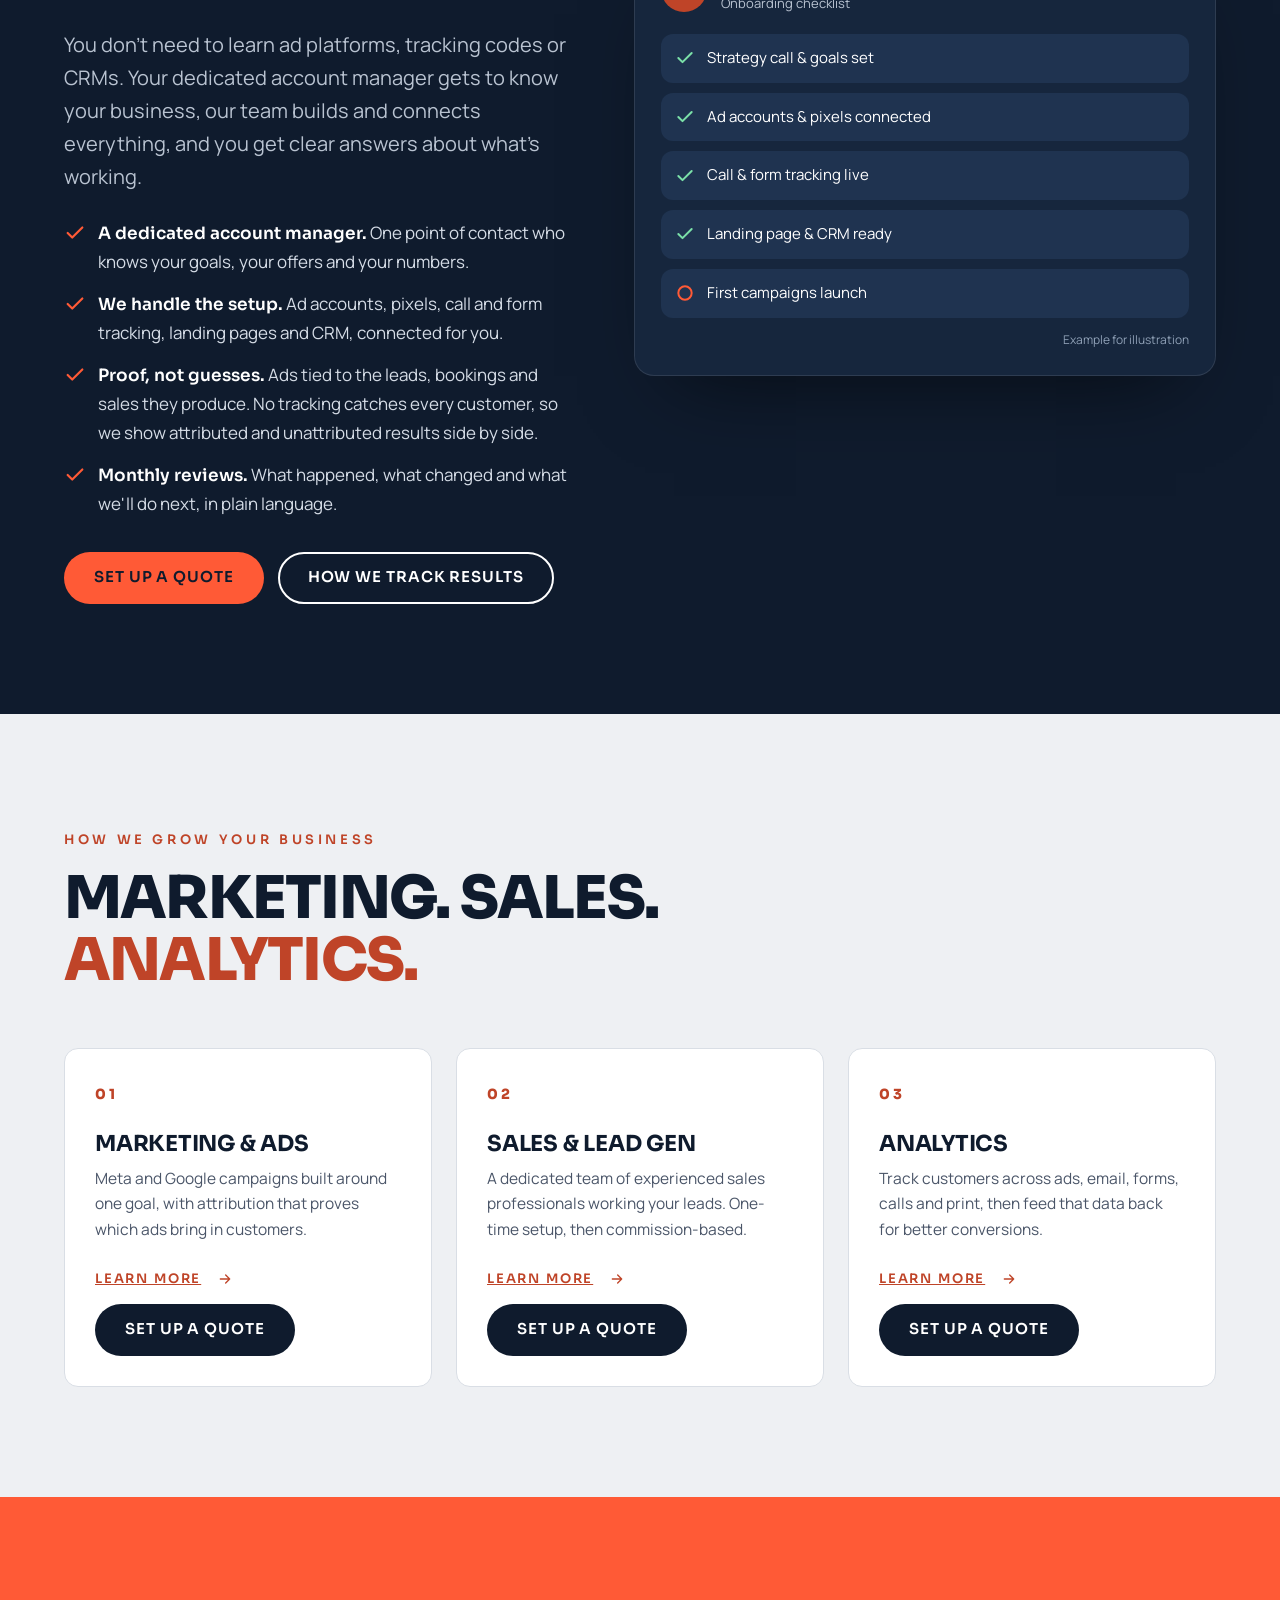
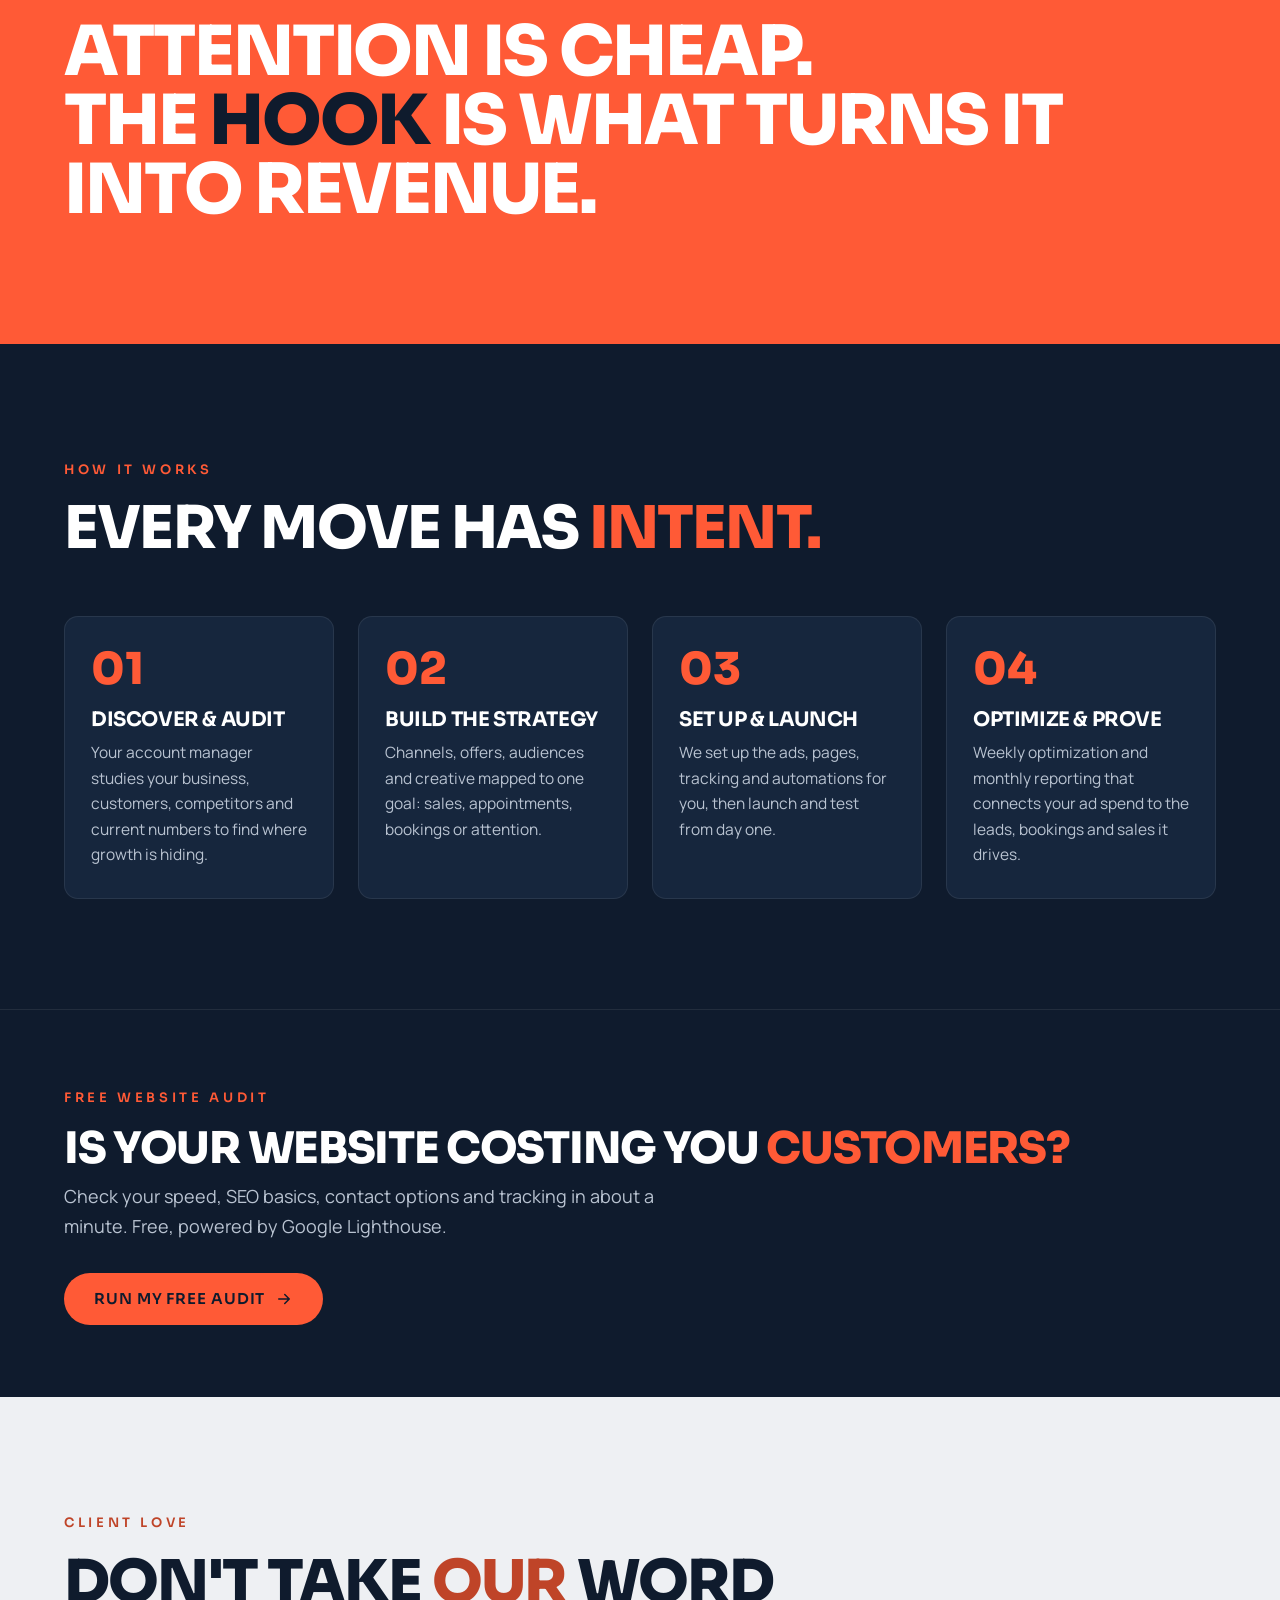
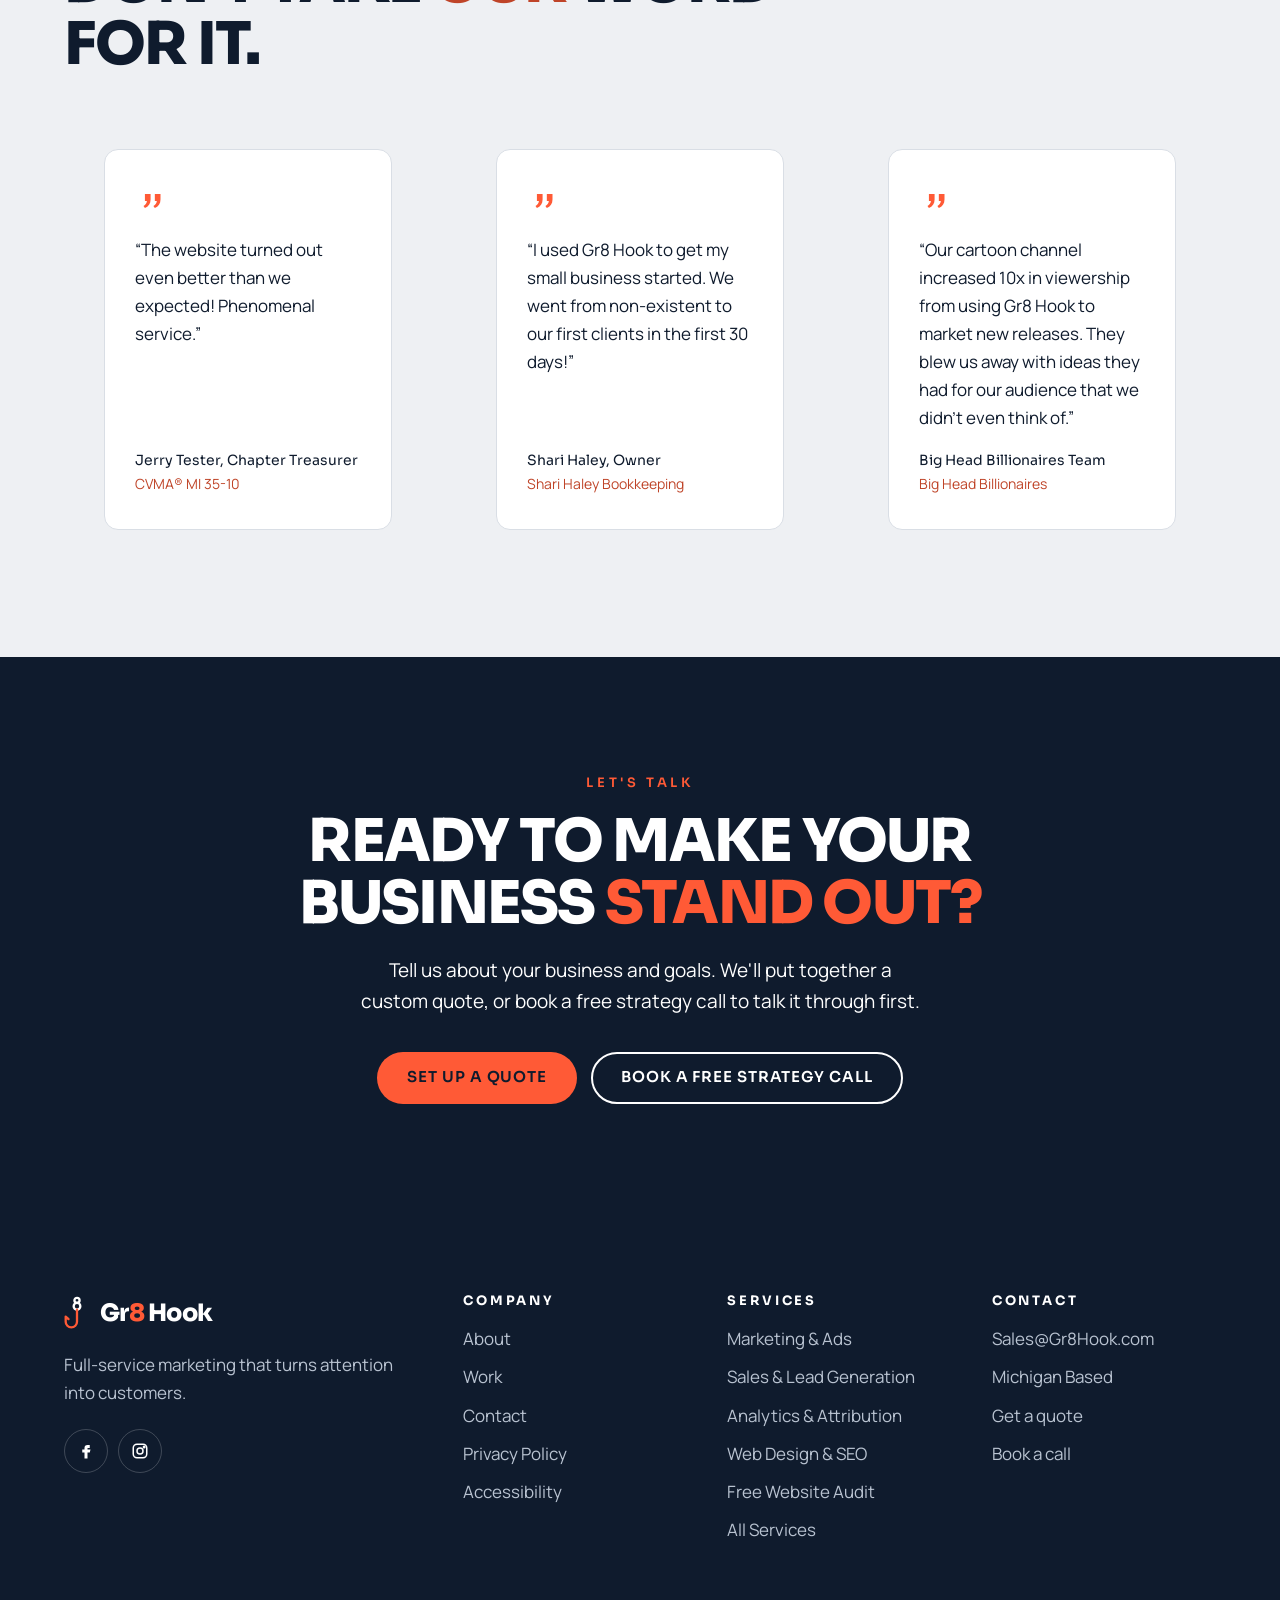
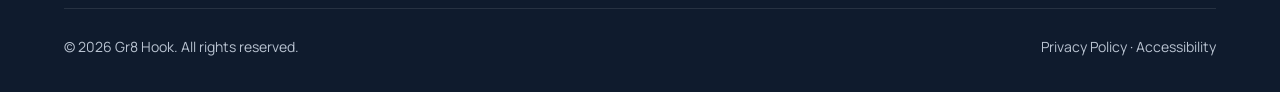
==== commit bef97b9d: "Free audit: start-an-audit box in the homepage hero, audit nudge on the quote page, ?url= auto-runs " ====
--- a/index.html
+++ b/index.html
@@ -238,6 +238,13 @@
         </a>
         <a class="btn btn--ghost" href="contact/#book">Book a Free Strategy Call</a>
       </div>
+      <form class="hero-audit" action="audit/" method="get" role="search" aria-label="Free website audit">
+        <label for="hero-audit-url"><span class="hero-audit-tag">Free</span> Is your website costing you customers? Check it in a minute.</label>
+        <div class="hero-audit-row">
+          <input id="hero-audit-url" name="url" type="text" inputmode="url" autocomplete="url" spellcheck="false" placeholder="yourbusiness.com" required>
+          <button class="btn btn--coral" type="submit">Run Free Audit</button>
+        </div>
+      </form>
       <div class="hero-badges" aria-hidden="true">
         <div class="hb hb--b1"><span class="hb-icon"><svg viewBox="0 0 24 24" fill="none" stroke="currentColor" stroke-width="2" stroke-linecap="round" stroke-linejoin="round"><path d="M16 21v-2a4 4 0 0 0-4-4H6a4 4 0 0 0-4 4v2"/><circle cx="9" cy="7" r="4"/><path d="M22 21v-2a4 4 0 0 0-3-3.9M16 3.1a4 4 0 0 1 0 7.8"/></svg></span><span class="hb-text"><span class="hb-label">Gain Followers</span><span class="hb-val hb-val--up">+24%</span></span></div>
         <div class="hb hb--b2"><span class="hb-icon"><svg viewBox="0 0 24 24" fill="none" stroke="currentColor" stroke-width="2" stroke-linecap="round" stroke-linejoin="round"><path d="M3 17l6-6 4 4 8-8"/><path d="M14 7h7v7"/></svg></span><span class="hb-text"><span class="hb-label">Increase ROI</span><span class="hb-val hb-val--up">&#9650; 182%</span></span></div>
--- a/css/style.css
+++ b/css/style.css
@@ -851,3 +851,28 @@
 .audit-band-inner { display: flex; align-items: center; justify-content: space-between; gap: 32px; flex-wrap: wrap; }
 .audit-band .h2 { font-size: clamp(28px, 3.4vw, 44px); margin-bottom: 10px; }
 .audit-band .lead { color: #B9C3D1; margin: 0; font-size: 18px; }
+.opt-in { display: flex; gap: 10px; align-items: flex-start; margin: 0 0 18px; font-size: 14.5px; color: var(--slate); cursor: pointer; }
+.opt-in input { width: 18px; height: 18px; margin-top: 3px; accent-color: var(--coral); flex: none; }
+.form-note a { color: var(--coral-ink); }
+.audit-lead > * { min-width: 0; } .field select { width: 100%; min-width: 0; } .audit-lead .h2 { overflow-wrap: anywhere; }
+.audit-pending { display: flex; align-items: center; gap: 14px; }
+.audit-pending .audit-spinner { width: 26px; height: 26px; border-color: rgba(255,255,255,.15); border-top-color: var(--coral); }
+.audit-empty p { margin: 0 0 12px; }
+.audit-retry { min-height: 44px; }
+
+/* Homepage hero: free audit box */
+.hero-audit { margin-top: 30px; max-width: 560px; padding: 16px; border-radius: 18px; background: rgba(255,255,255,.06); border: 1px solid rgba(255,255,255,.14); position: relative; z-index: 2; }
+.hero-audit label { display: flex; align-items: center; gap: 10px; flex-wrap: wrap; margin-bottom: 12px; font-family: var(--head); font-weight: 600; font-size: 15px; color: var(--white); }
+.hero-audit-tag { padding: 3px 10px; border-radius: 999px; background: var(--coral-ink); color: var(--white); font-size: 11px; letter-spacing: .14em; text-transform: uppercase; }
+.hero-audit-row { display: flex; gap: 10px; flex-wrap: wrap; }
+.hero-audit input { flex: 1 1 220px; min-width: 0; min-height: 50px; padding: 0 18px; border-radius: 999px; border: 1.5px solid rgba(255,255,255,.3); background: var(--navy); color: var(--white); font: inherit; font-size: 16px; }
+.hero-audit input::placeholder { color: #8FA0B6; }
+.hero-audit input:focus { outline: none; border-color: var(--coral); box-shadow: 0 0 0 3px rgba(255,90,54,.3); }
+.hero-audit .btn { min-height: 50px; }
+@media (max-width: 620px) { .hero-audit .btn { width: 100%; justify-content: center; } }
+
+/* Contact: audit nudge for undecided visitors */
+.contact-audit { margin-top: 34px; padding: 22px 24px; border-radius: var(--radius); background: var(--navy-2); border: 1px solid rgba(255,255,255,.1); max-width: 460px; }
+.contact-audit-title { margin: 0 0 6px; font-family: var(--head); font-weight: 700; font-size: 17px; }
+.contact-audit p { color: #B9C3D1; font-size: 15px; margin-bottom: 4px; }
+.contact-audit .see-ex { margin-top: 10px; }
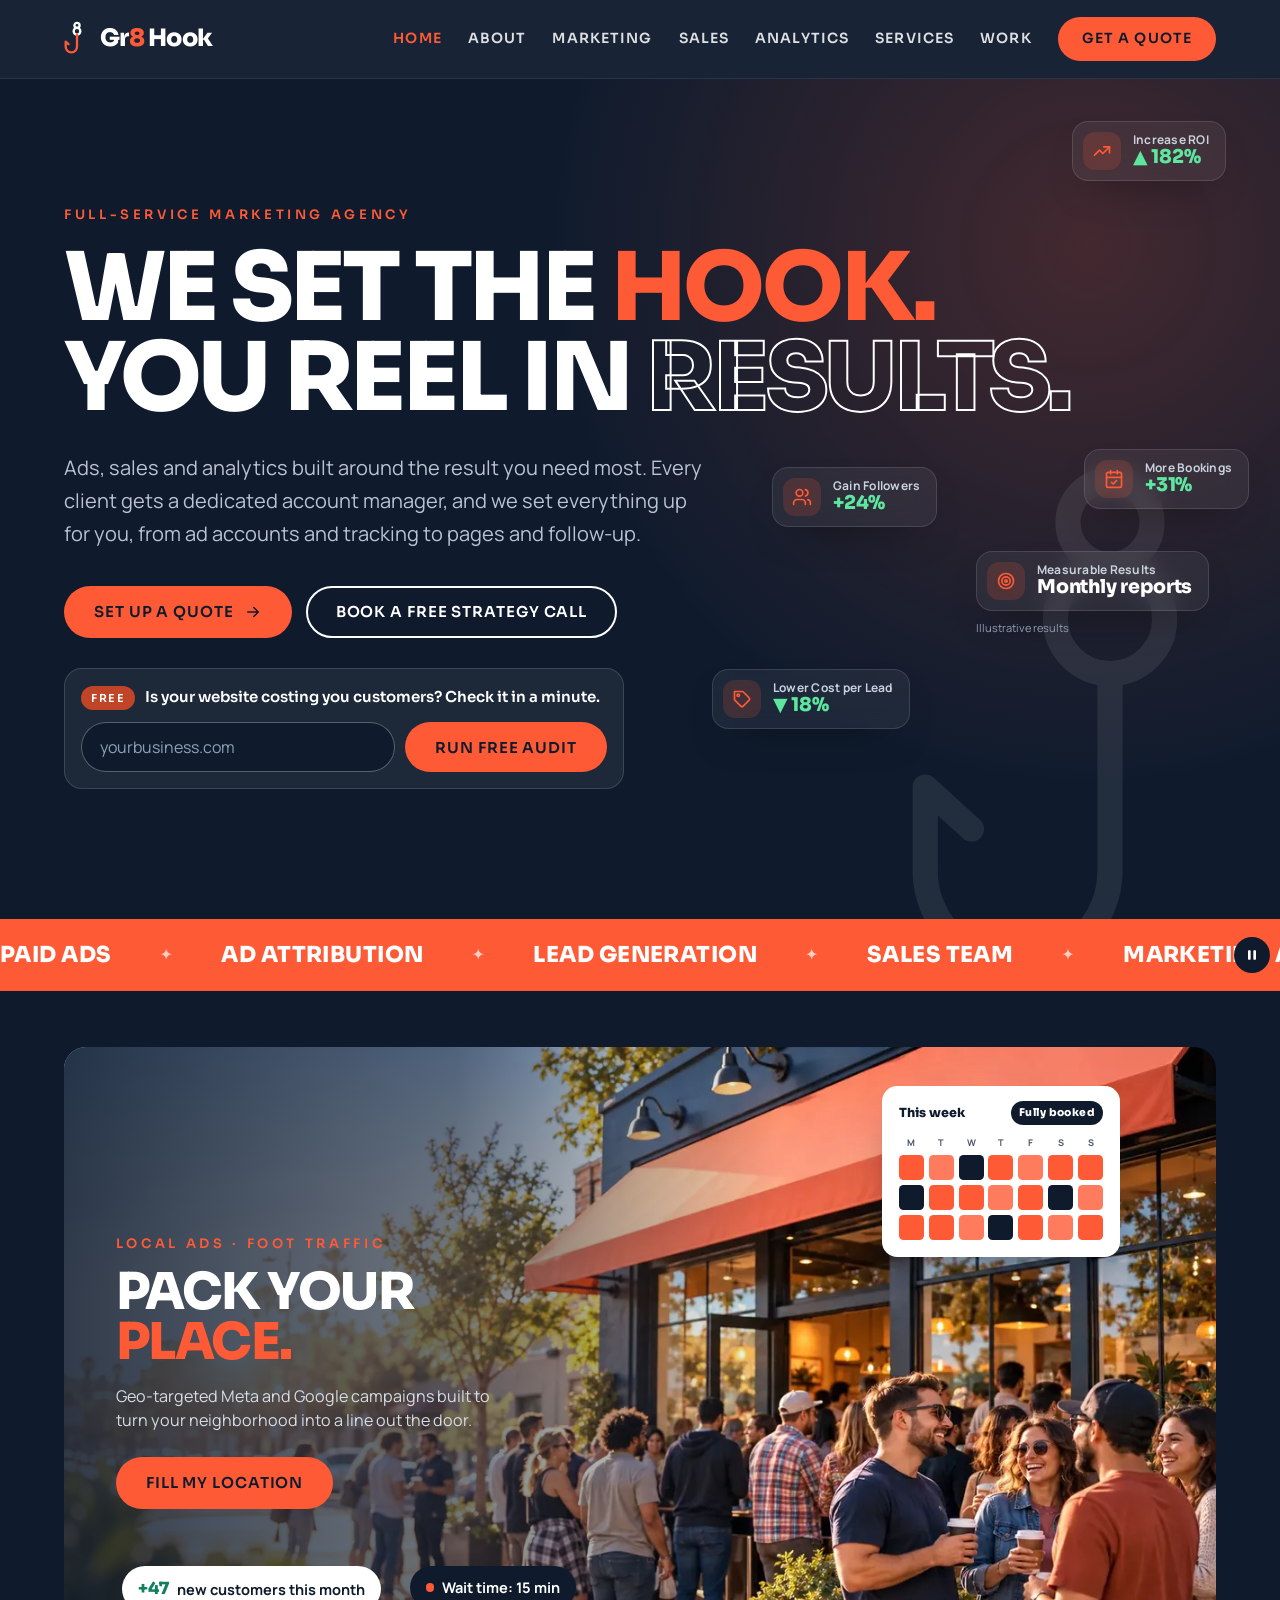
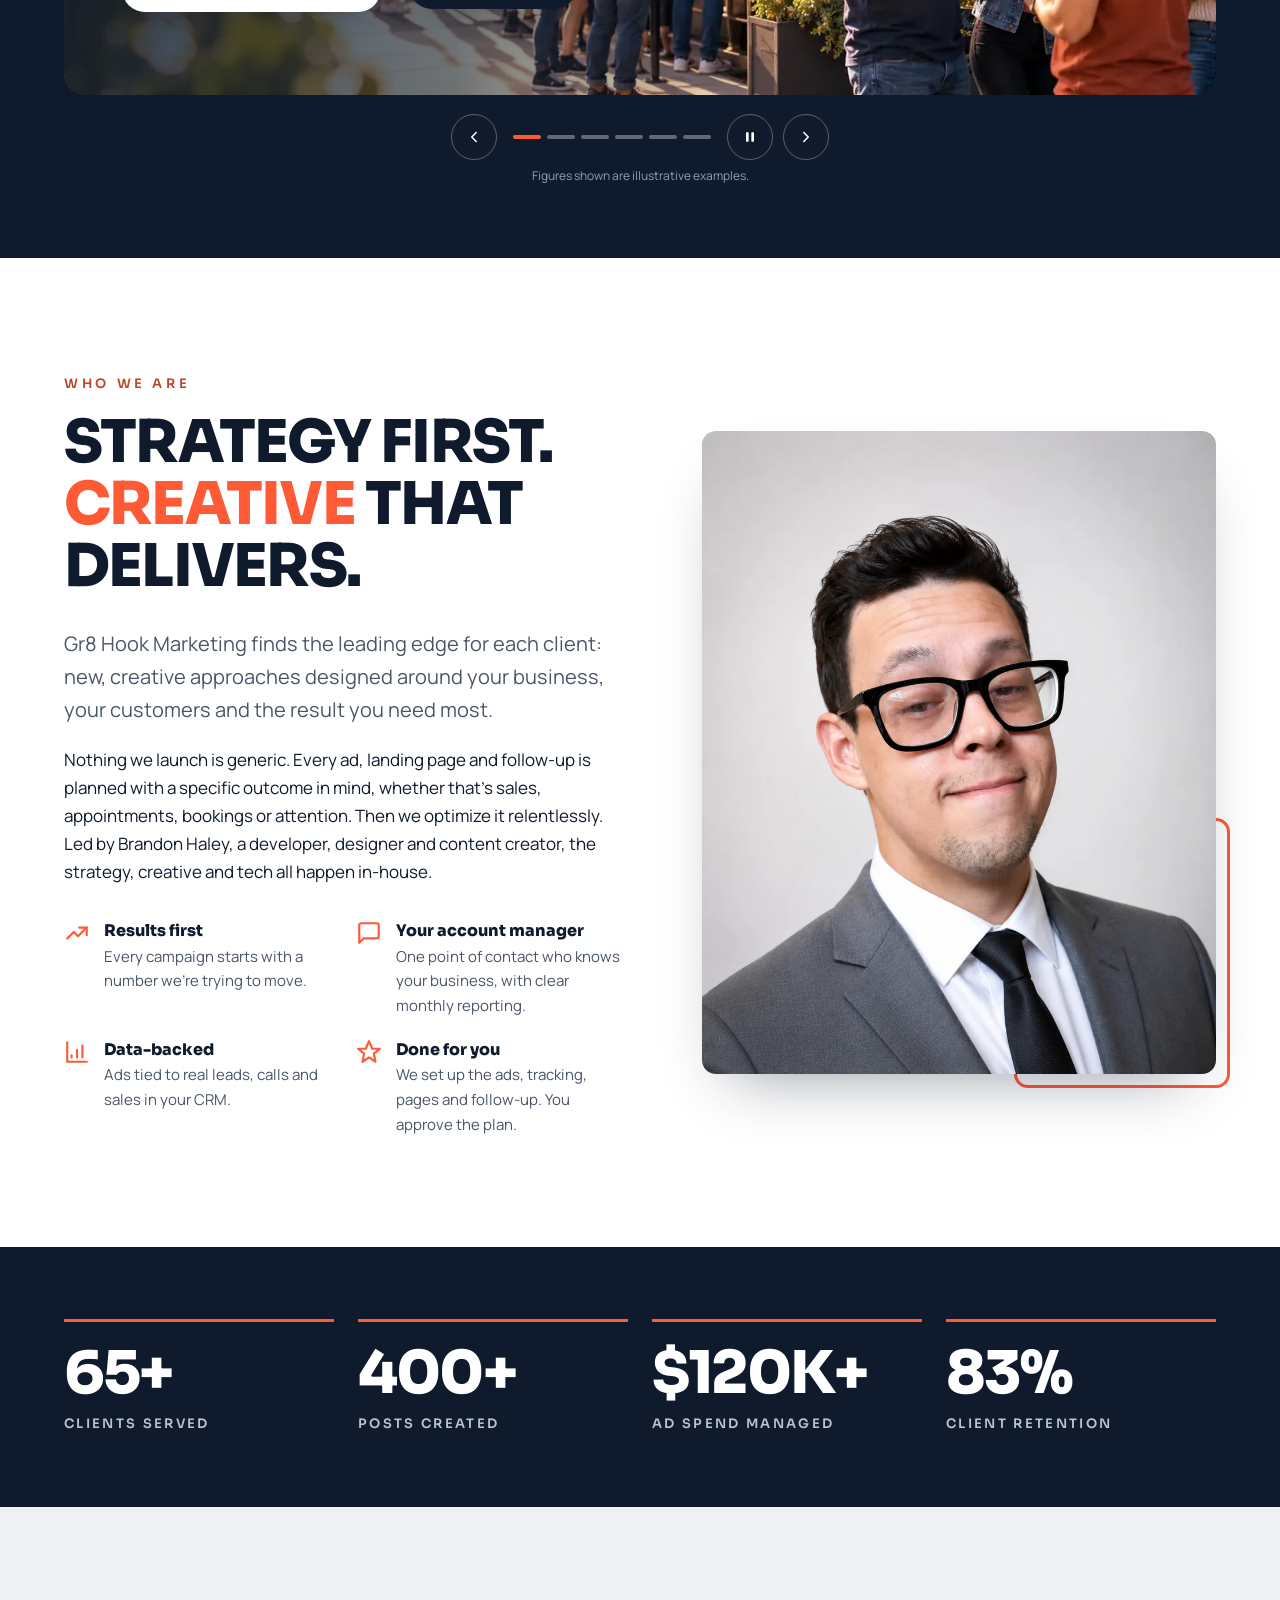
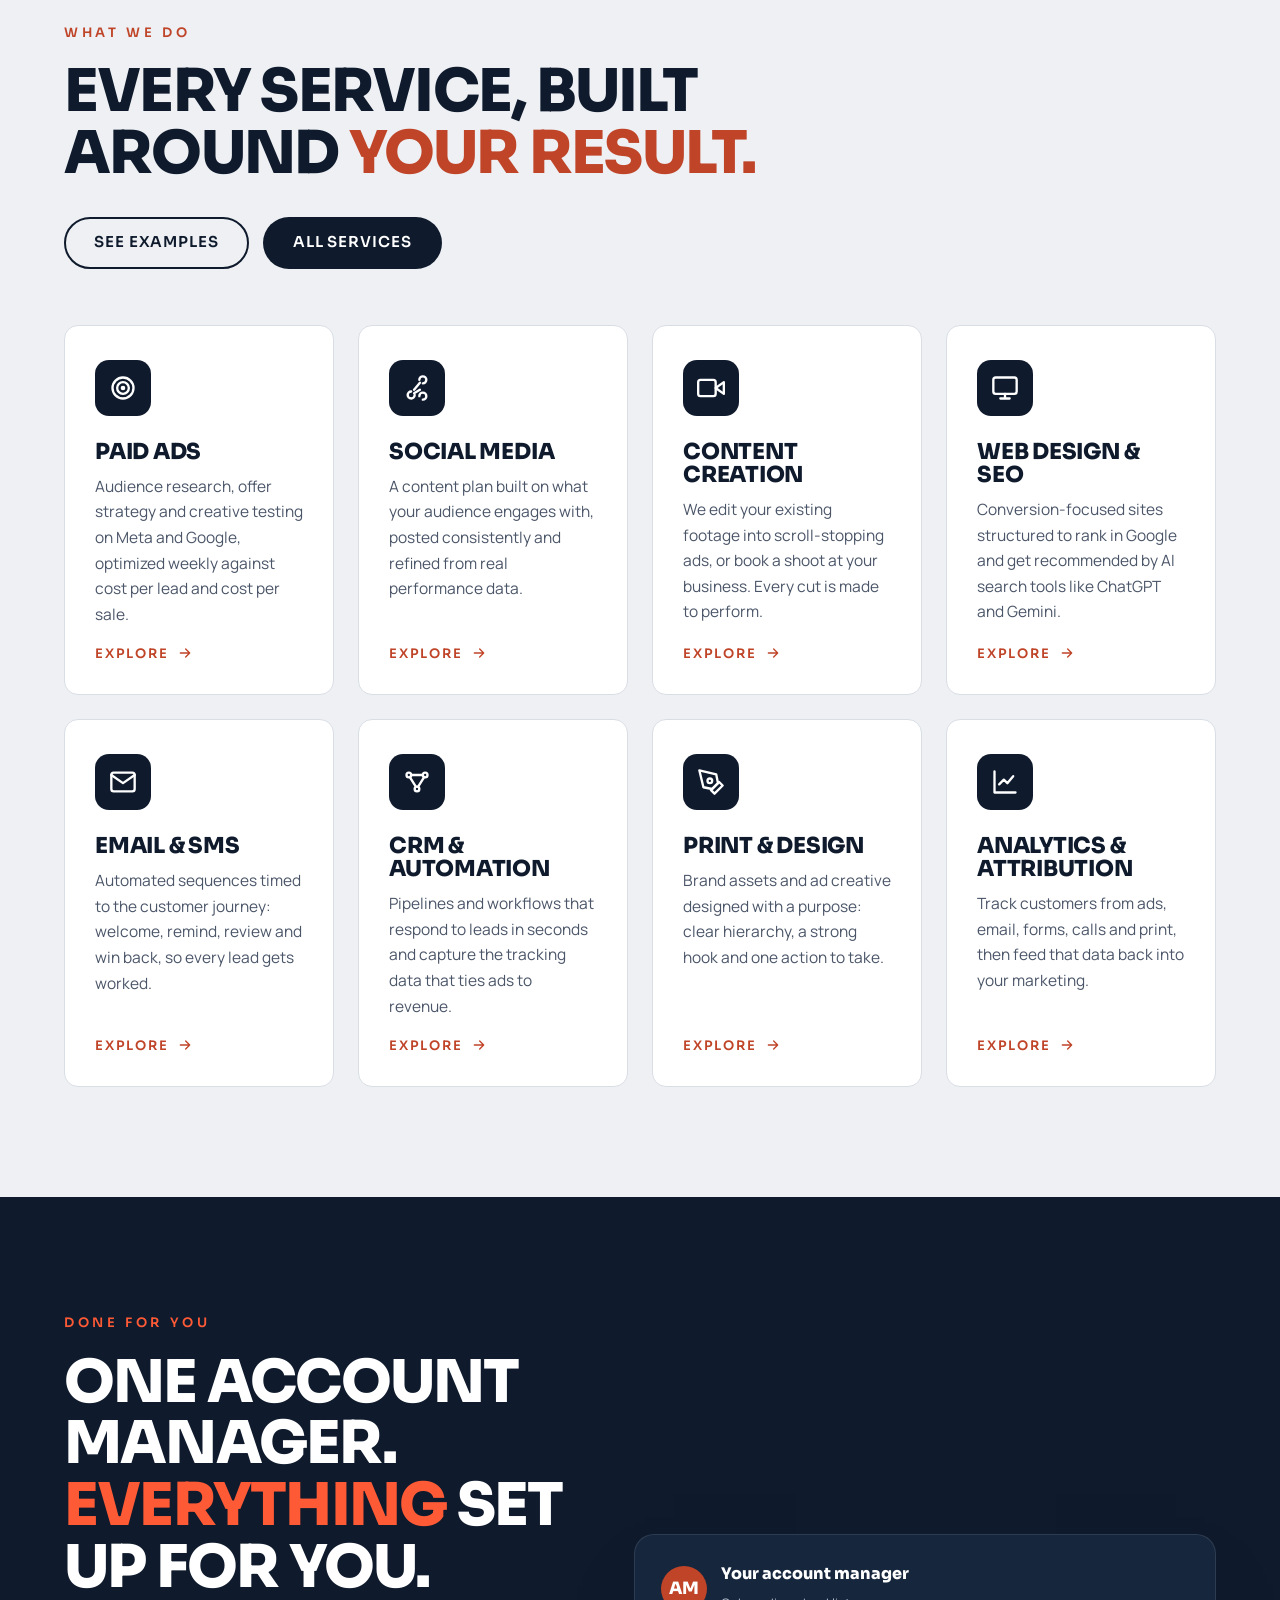
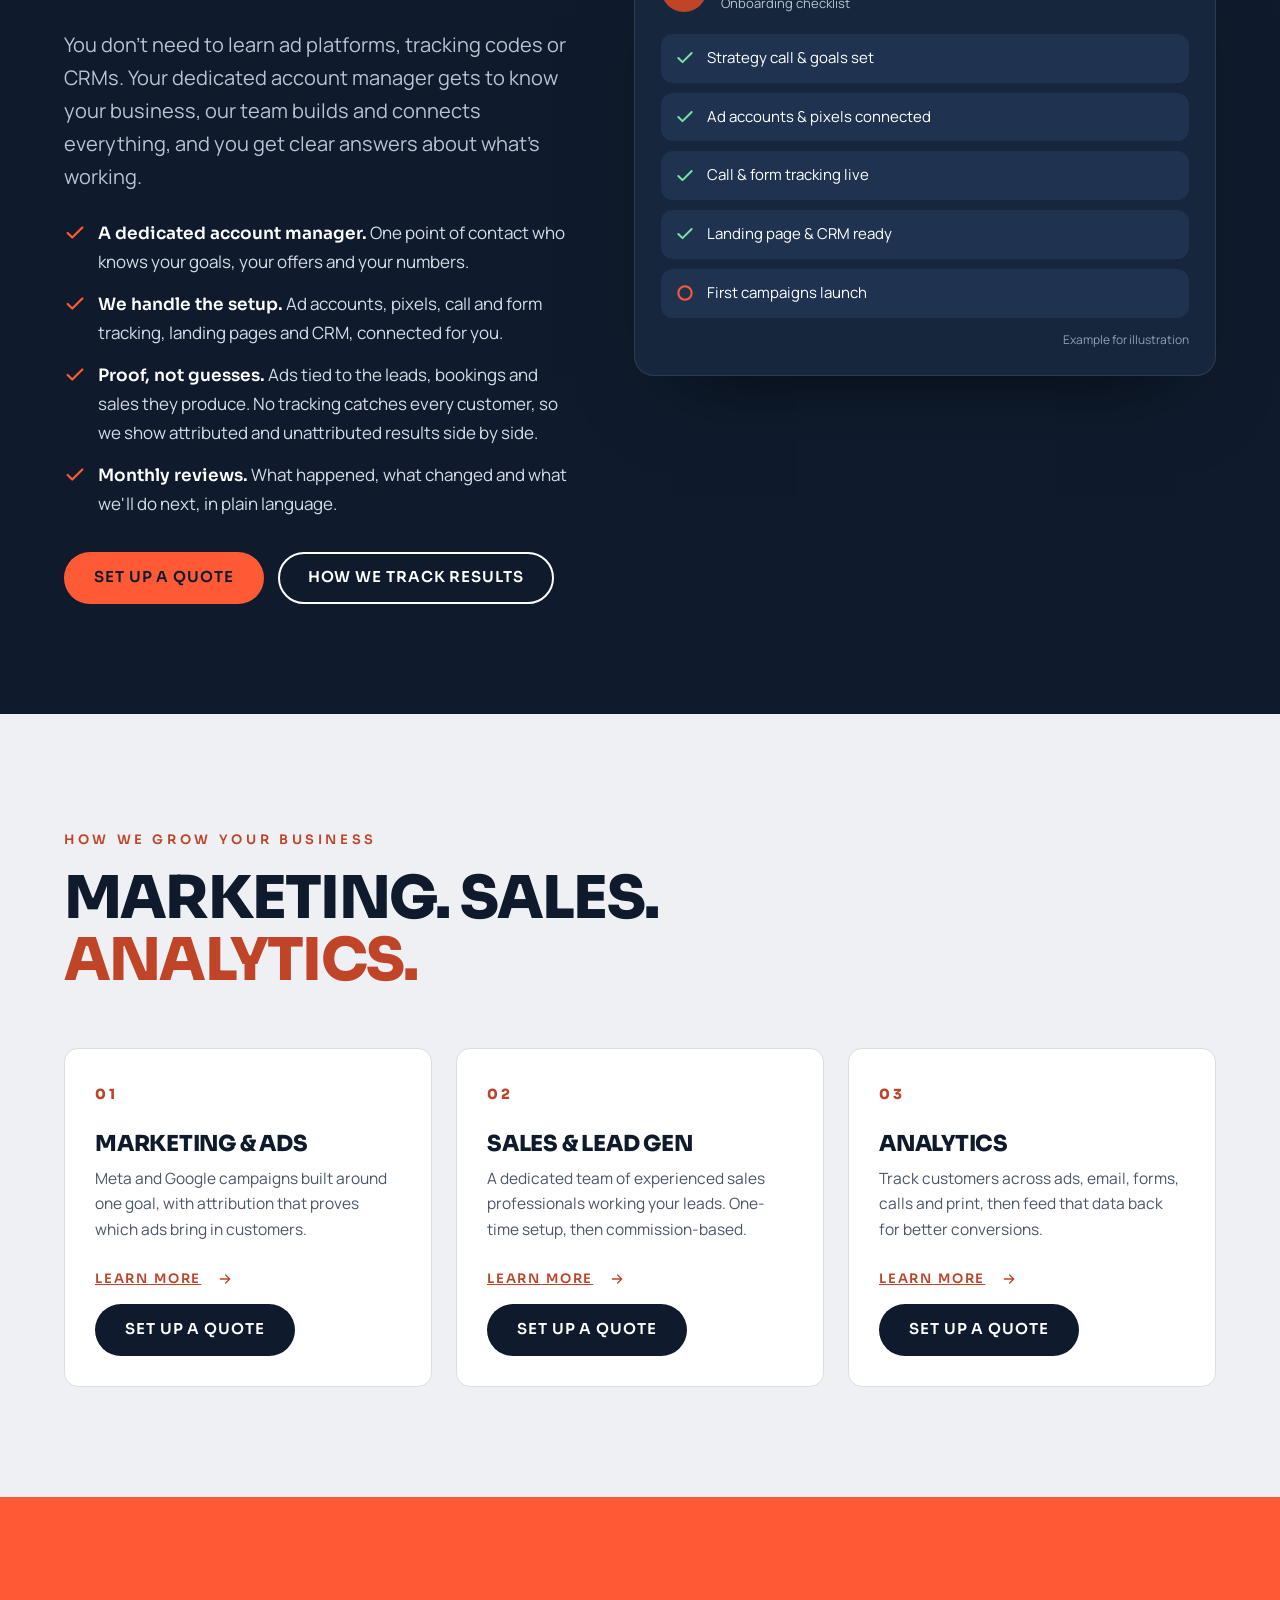
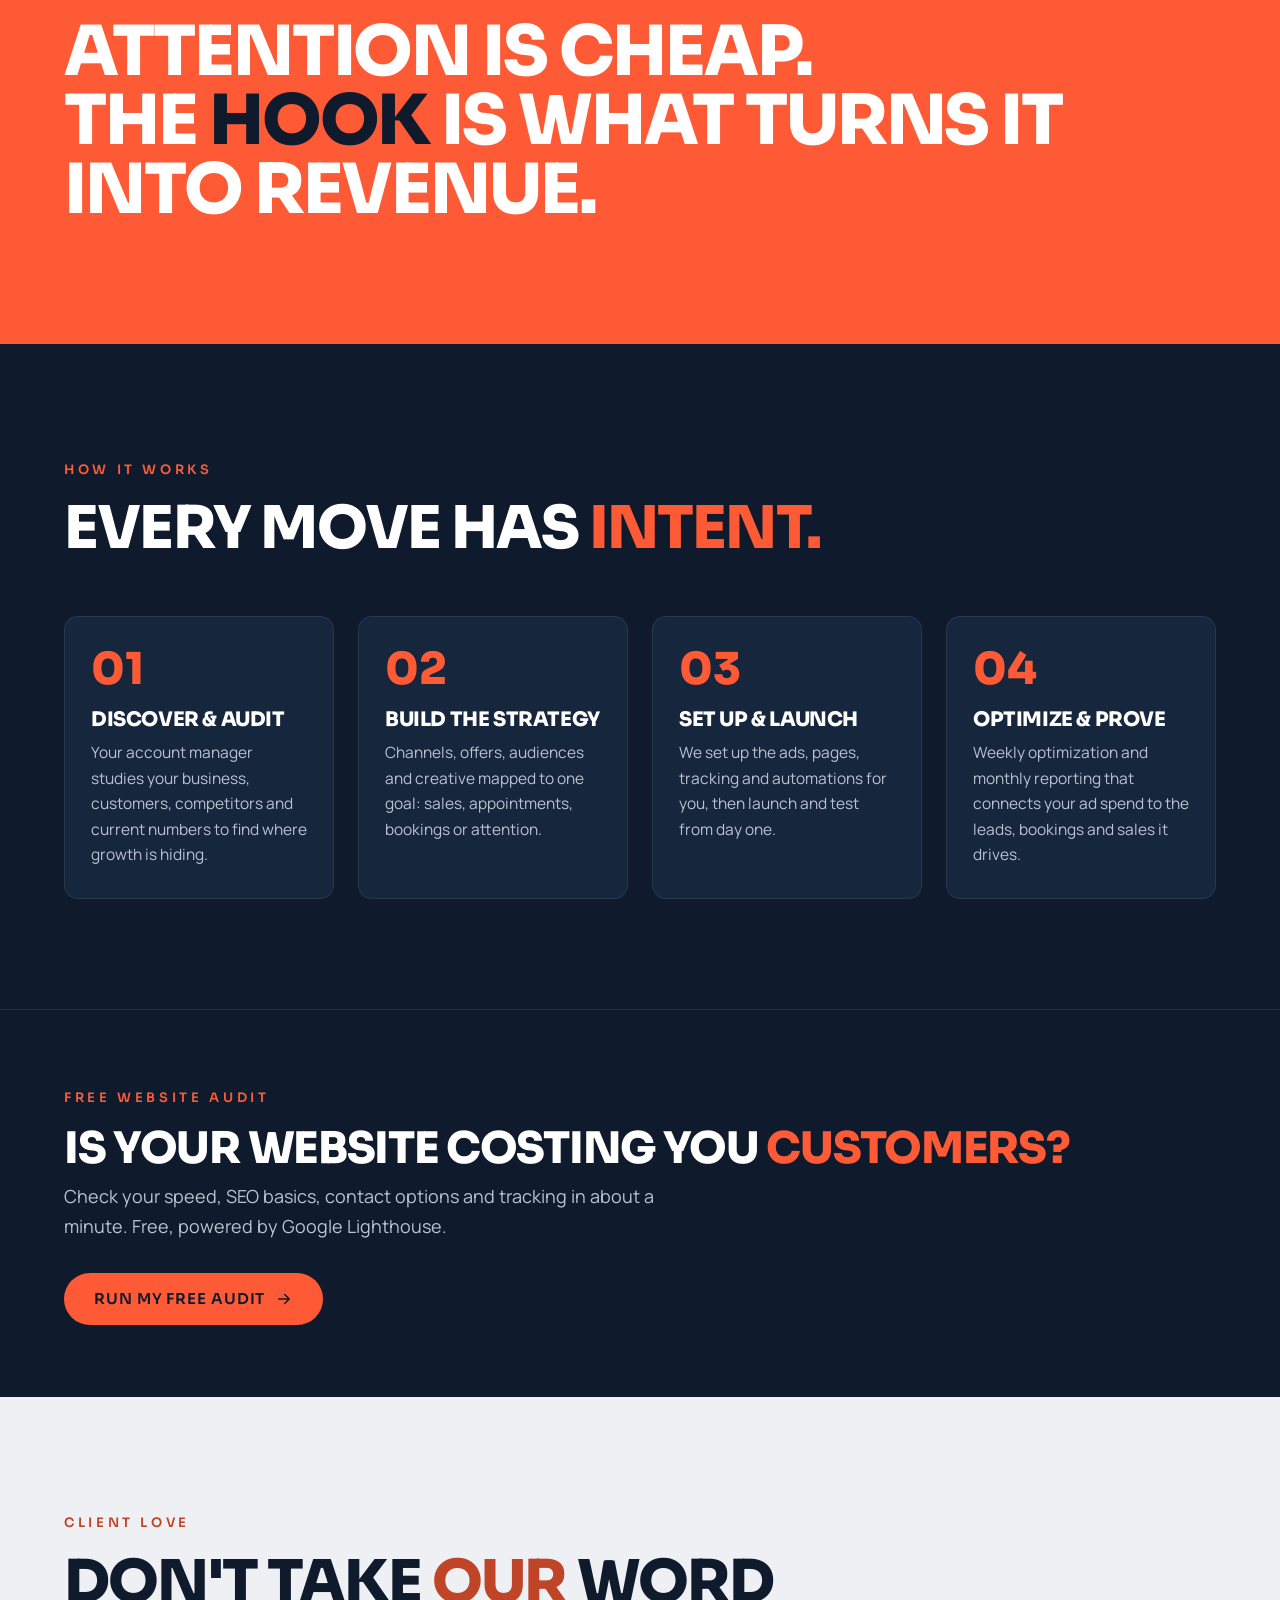
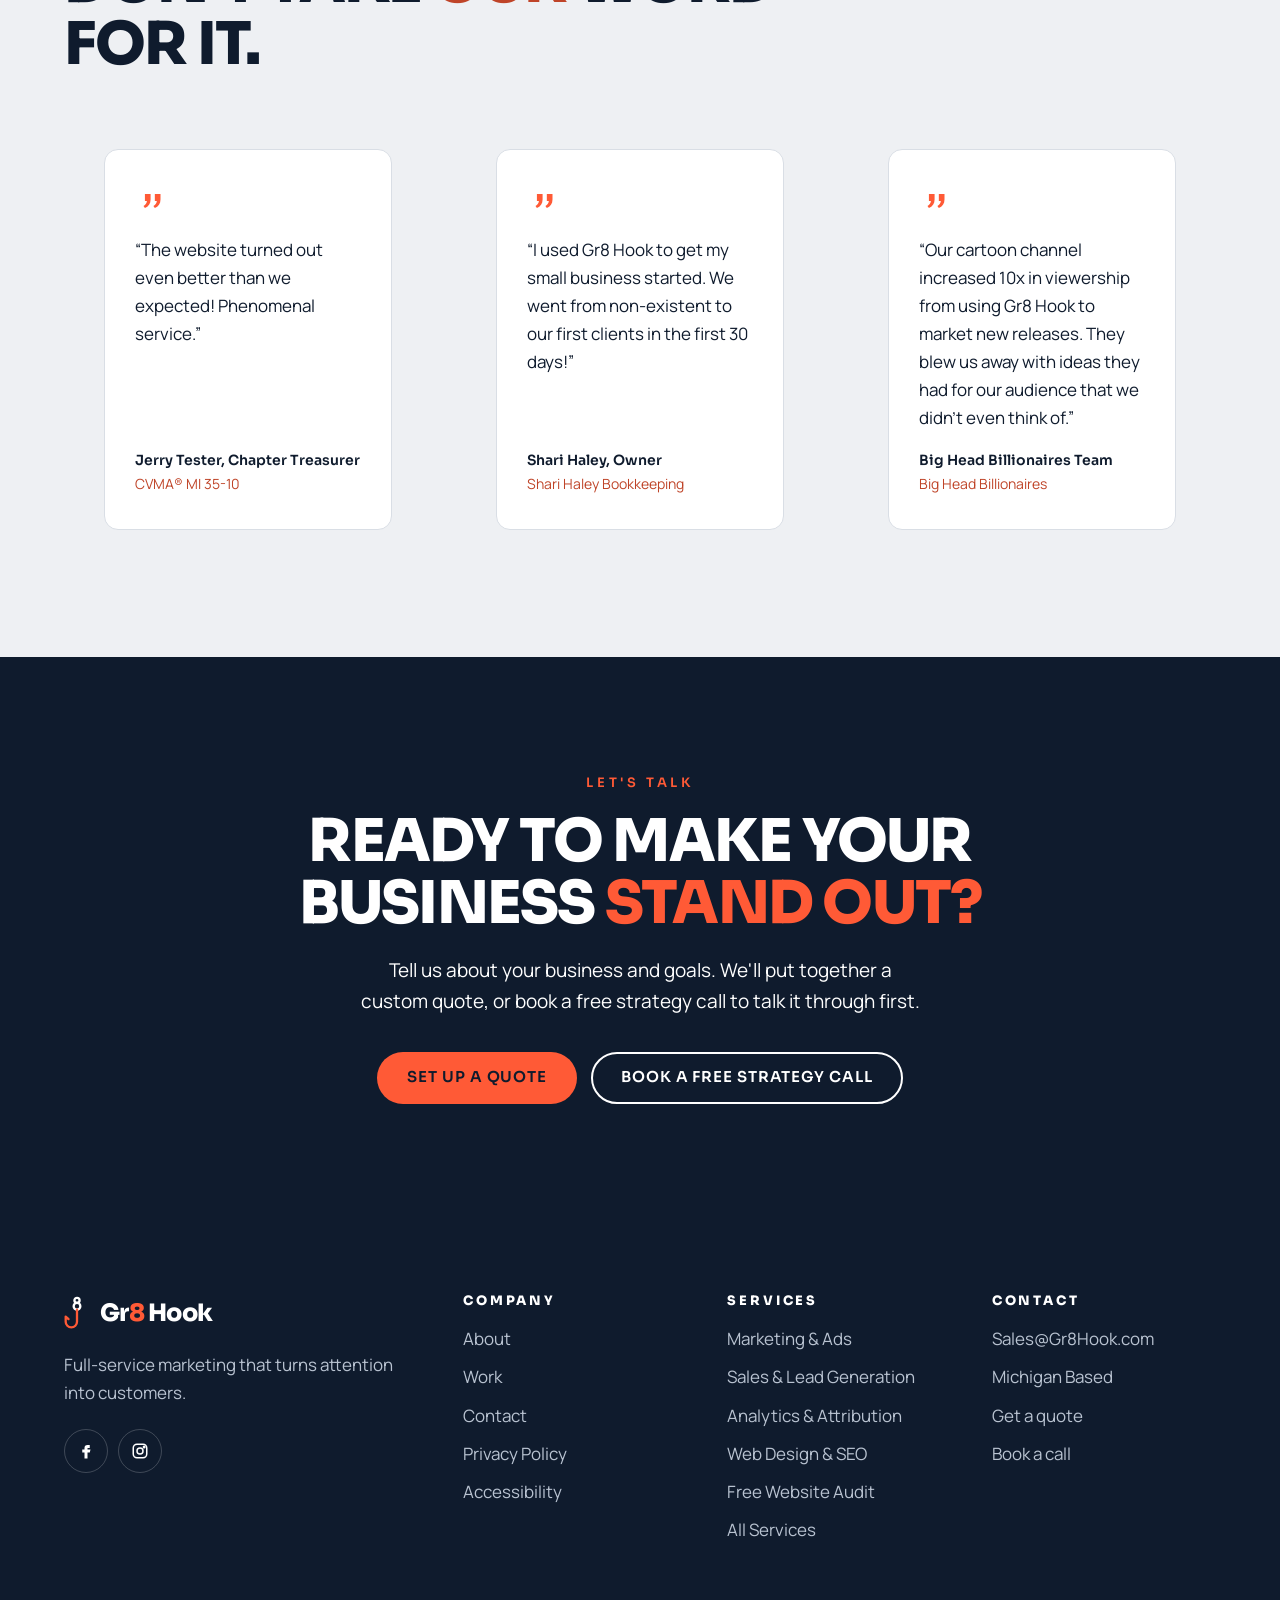
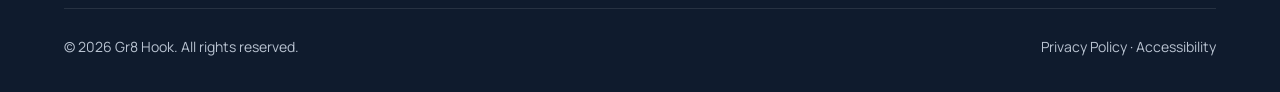
==== commit 1ee00972: "Speed: self-hosted fonts, responsive hero images, cache headers, minified CSS with versioned assets " ====
--- a/index.html
+++ b/index.html
@@ -177,10 +177,9 @@
 <link rel="icon" href="favicon.ico" sizes="any">
 <link rel="icon" href="assets/favicon.svg" type="image/svg+xml">
 <link rel="icon" href="assets/favicon-32.png" type="image/png" sizes="32x32">
-<link rel="preconnect" href="https://fonts.googleapis.com">
-<link rel="preconnect" href="https://fonts.gstatic.com" crossorigin>
-<link href="https://fonts.googleapis.com/css2?family=Manrope:wght@400;500;700&family=Sora:wght@600;800&display=swap" rel="stylesheet">
-<link rel="stylesheet" href="css/style.css">
+<link rel="preload" href="assets/fonts/sora-latin-800-normal.woff2" as="font" type="font/woff2" crossorigin>
+<link rel="preload" href="assets/fonts/manrope-latin-400-normal.woff2" as="font" type="font/woff2" crossorigin>
+<link rel="stylesheet" href="css/style.min.css?v=b3ab2fcdf2">
 <!-- Meta Pixel Code -->
 <script>
 !function(f,b,e,v,n,t,s)
@@ -271,7 +270,7 @@
         <!-- 1 · Pack your place -->
         <div class="slide hs-slide is-active" role="group" aria-roledescription="slide" aria-label="1 of 6">
           <div class="hs-stage">
-            <img src="assets/img/hero/packed.webp" width="1672" height="941" alt="A crowd lined up outside a busy neighborhood café on a sunny afternoon">
+            <img src="assets/img/hero/packed.webp" srcset="assets/img/hero/packed-640.webp 640w, assets/img/hero/packed-960.webp 960w, assets/img/hero/packed-1280.webp 1280w, assets/img/hero/packed.webp 1672w" sizes="(max-width: 1200px) calc(100vw - 48px), 1152px" width="1672" height="941" fetchpriority="high" alt="A crowd lined up outside a busy neighborhood café on a sunny afternoon">
             <div class="hs-scrim hs-scrim--left" aria-hidden="true"></div>
             <div class="ov ov-cal" style="--x:71%; --y:6%; --d:.25s" aria-hidden="true">
               <div class="ov-cal-head"><span>This week</span><b class="ov-badge">Fully booked</b></div>
@@ -300,7 +299,7 @@
         <!-- 2 · Fill your calendar -->
         <div class="slide hs-slide" role="group" aria-roledescription="slide" aria-label="2 of 6">
           <div class="hs-stage">
-            <img src="assets/img/hero/spa.webp" width="1672" height="941" loading="lazy" alt="A relaxed client enjoying a massage in a bright spa">
+            <img src="assets/img/hero/spa.webp" srcset="assets/img/hero/spa-640.webp 640w, assets/img/hero/spa-960.webp 960w, assets/img/hero/spa-1280.webp 1280w, assets/img/hero/spa.webp 1672w" sizes="(max-width: 1200px) calc(100vw - 48px), 1152px" width="1672" height="941" loading="lazy" alt="A relaxed client enjoying a massage in a bright spa">
             <div class="ov ov-note ov--key" style="--x:50%; --y:70%; --mx:26%; --my:66%; --d:.25s" aria-hidden="true">
               <span class="ov-icon">
                 <svg viewBox="0 0 24 24" fill="none" stroke="currentColor" stroke-width="2.2" stroke-linecap="round" stroke-linejoin="round"><rect x="3" y="4" width="18" height="17" rx="2"/><path d="M16 2v4M8 2v4M3 10h18M9 15l2 2 4-4"/></svg>
@@ -323,7 +322,7 @@
         <!-- 3 · Get found -->
         <div class="slide hs-slide" role="group" aria-roledescription="slide" aria-label="3 of 6">
           <div class="hs-stage">
-            <img src="assets/img/hero/search.webp" width="1672" height="941" loading="lazy" alt="A smiling woman browsing local businesses on a tablet">
+            <img src="assets/img/hero/search.webp" srcset="assets/img/hero/search-640.webp 640w, assets/img/hero/search-960.webp 960w, assets/img/hero/search-1280.webp 1280w, assets/img/hero/search.webp 1672w" sizes="(max-width: 1200px) calc(100vw - 48px), 1152px" width="1672" height="941" loading="lazy" alt="A smiling woman browsing local businesses on a tablet">
             <div class="ov ov-result ov--key" style="--x:56%; --y:66%; --mx:46%; --my:60%; --d:.25s" aria-hidden="true">
               <span class="ov-rank">1</span>
               <span class="ov-result-body">
@@ -349,7 +348,7 @@
         <!-- 4 · Every screen -->
         <div class="slide hs-slide" role="group" aria-roledescription="slide" aria-label="4 of 6">
           <div class="hs-stage">
-            <img src="assets/img/hero/screens.webp" width="1672" height="941" loading="lazy" alt="A laptop, tablet and phone glowing with coral and blue light">
+            <img src="assets/img/hero/screens.webp" srcset="assets/img/hero/screens-640.webp 640w, assets/img/hero/screens-960.webp 960w, assets/img/hero/screens-1280.webp 1280w, assets/img/hero/screens.webp 1672w" sizes="(max-width: 1200px) calc(100vw - 48px), 1152px" width="1672" height="941" loading="lazy" alt="A laptop, tablet and phone glowing with coral and blue light">
             <div class="ov ov-chip ov-chip--glass ov--key" style="--x:56%; --y:12%; --d:.25s" aria-hidden="true">
               <span class="ov-dot ov-dot--live"></span><span>Campaign live · Meta + Google</span>
             </div>
@@ -371,7 +370,7 @@
         <!-- 5 · ROAS -->
         <div class="slide hs-slide" role="group" aria-roledescription="slide" aria-label="5 of 6">
           <div class="hs-stage">
-            <img src="assets/img/hero/roas.webp" width="1672" height="941" loading="lazy" alt="">
+            <img src="assets/img/hero/roas.webp" srcset="assets/img/hero/roas-640.webp 640w, assets/img/hero/roas-960.webp 960w, assets/img/hero/roas-1280.webp 1280w, assets/img/hero/roas.webp 1672w" sizes="(max-width: 1200px) calc(100vw - 48px), 1152px" width="1672" height="941" loading="lazy" alt="">
             <div class="ov ov-roas ov--key" style="--x:54.6%; --y:27.4%; --w:38.8%; --h:42%; --d:.2s" aria-hidden="true">
               <div class="ov-roas-top">
                 <span><small>Return on ad spend</small><b>5.2×</b></span>
@@ -398,7 +397,7 @@
         <!-- 6 · Attribution -->
         <div class="slide hs-slide" role="group" aria-roledescription="slide" aria-label="6 of 6">
           <div class="hs-stage">
-            <img src="assets/img/hero/dashboard.webp" width="1672" height="941" loading="lazy" alt="A café owner smiling at her laptop">
+            <img src="assets/img/hero/dashboard.webp" srcset="assets/img/hero/dashboard-640.webp 640w, assets/img/hero/dashboard-960.webp 960w, assets/img/hero/dashboard-1280.webp 1280w, assets/img/hero/dashboard.webp 1672w" sizes="(max-width: 1200px) calc(100vw - 48px), 1152px" width="1672" height="941" loading="lazy" alt="A café owner smiling at her laptop">
             <div class="ov ov-note" style="--x:70%; --y:4%; --d:.25s" aria-hidden="true">
               <span class="ov-icon ov-icon--coral">
                 <svg viewBox="0 0 24 24" fill="none" stroke="currentColor" stroke-width="2.2" stroke-linecap="round" stroke-linejoin="round"><path d="M16 21v-2a4 4 0 0 0-4-4H6a4 4 0 0 0-4 4v2"/><circle cx="9" cy="7" r="4"/><path d="M19 8v6M22 11h-6"/></svg>
@@ -744,6 +743,6 @@
   </div>
 </footer>
 
-<script src="js/main.js"></script>
+<script src="js/main.js?v=905780f7b3"></script>
 </body>
 </html>
--- a/css/style.min.css
+++ b/css/style.min.css
@@ -0,0 +1 @@
+@font-face{font-family: "Manrope";font-style: normal;font-weight: 400;font-display: swap;src: url("../assets/fonts/manrope-latin-400-normal.woff2") format("woff2")}@font-face{font-family: "Manrope";font-style: normal;font-weight: 500;font-display: swap;src: url("../assets/fonts/manrope-latin-500-normal.woff2") format("woff2")}@font-face{font-family: "Manrope";font-style: normal;font-weight: 700;font-display: swap;src: url("../assets/fonts/manrope-latin-700-normal.woff2") format("woff2")}@font-face{font-family: "Sora";font-style: normal;font-weight: 600;font-display: swap;src: url("../assets/fonts/sora-latin-600-normal.woff2") format("woff2")}@font-face{font-family: "Sora";font-style: normal;font-weight: 800;font-display: swap;src: url("../assets/fonts/sora-latin-800-normal.woff2") format("woff2")}:root{--navy: #0F1B2D;--navy-2: #16263D;--navy-3: #1F3350;--coral: #FF5A36;--coral-dark: #E2431F;--ink: #0F1B2D;--slate: #4A5568;--mist: #EEF0F3;--line: #D9DEE5;--white: #FFFFFF;--radius: 14px;--max: 1200px;--head: "Sora",system-ui,sans-serif;--body: "Manrope",system-ui,sans-serif}*,*::before,*::after{box-sizing: border-box}html{scroll-behavior: smooth}body{margin: 0;font-family: var(--body);font-size: 17px;line-height: 1.65;color: var(--ink);background: var(--white);-webkit-font-smoothing: antialiased}img,svg{display: block;max-width: 100%}a{color: inherit}h1,h2,h3,h4{font-family: var(--head);line-height: 1.05;margin: 0 0 .5em;letter-spacing: -.02em}p{margin: 0 0 1em}.container{width: 100%;max-width: var(--max);margin: 0 auto;padding: 0 24px}.section{padding: 110px 0}.section--tight{padding: 72px 0}.dark{background: var(--navy);color: var(--white)}.mist{background: var(--mist)}.coral-bg{background: var(--coral);color: var(--white)}.eyebrow{display: inline-block;font-family: var(--head);font-size: 13px;font-weight: 600;letter-spacing: .28em;text-transform: uppercase;color: var(--coral);margin-bottom: 18px}.display{font-size: clamp(44px, 7.4vw, 104px);font-weight: 800;text-transform: uppercase;letter-spacing: -.035em;line-height: .95}.h2{font-size: clamp(34px, 4.6vw, 60px);font-weight: 800;text-transform: uppercase;letter-spacing: -.03em}.accent{color: var(--coral)}.outline-text{color: transparent;-webkit-text-stroke: 2px currentColor}.dark .outline-text{-webkit-text-stroke-color: var(--white)}.lead{font-size: 20px;color: var(--slate);max-width: 640px}.dark .lead{color: #B9C3D1}.btn{display: inline-flex;align-items: center;gap: 10px;min-height: 52px;padding: 0 28px;font-family: var(--head);font-weight: 600;font-size: 15px;letter-spacing: .06em;text-transform: uppercase;text-decoration: none;border-radius: 999px;border: 2px solid transparent;cursor: pointer;transition: background .2s,color .2s,border-color .2s,transform .2s}.btn:hover{transform: translateY(-2px)}.btn--coral{background: var(--coral);color: var(--white)}.btn--coral:hover{background: var(--coral-dark)}.btn--ghost{border-color: currentColor;background: transparent}.btn--ghost:hover{background: var(--white);color: var(--navy);border-color: var(--white)}.btn--navy{background: var(--navy);color: var(--white)}.btn--navy:hover{background: var(--navy-3)}.btn svg{width: 18px;height: 18px}.btn-row{display: flex;flex-wrap: wrap;gap: 14px}.site-header{position: sticky;top: 0;z-index: 50;background: rgba(15, 27, 45, .96);backdrop-filter: blur(8px);color: var(--white);border-bottom: 1px solid rgba(255,255,255,.08)}.site-header .container{display: flex;align-items: center;justify-content: space-between;height: 78px;gap: 24px}.brand{display: flex;align-items: center;gap: 10px;text-decoration: none}.brand svg{width: 26px;height: 36px}.brand span{font-family: var(--head);font-weight: 800;font-size: 24px;letter-spacing: -.03em}.nav{display: flex;align-items: center;gap: 26px}.nav a{text-decoration: none;font-family: var(--head);font-size: 14px;font-weight: 600;letter-spacing: .08em;text-transform: uppercase;opacity: .85}.nav a:hover,.nav a[aria-current="page"]{opacity: 1;color: var(--coral)}.nav .btn{min-height: 44px;padding: 0 22px;opacity: 1}.nav .btn:hover{color: var(--white)}.nav-toggle{display: none;width: 44px;height: 44px;border: 0;border-radius: 10px;background: var(--navy-3);color: var(--white);cursor: pointer;align-items: center;justify-content: center}.nav-toggle svg{width: 22px;height: 22px}.hero{position: relative;overflow: hidden;padding: 120px 0 130px}.hero::before{content: "";position: absolute;inset: 0;background: radial-gradient(circle at 85% 20%,rgba(255,90,54,.22), transparent 42%),linear-gradient(transparent 0 0);pointer-events: none}.hero .container{position: relative}.hero .display{margin-bottom: 28px}.hero .lead{margin-bottom: 36px}.hero-mark{position: absolute;right: -40px;bottom: -120px;width: 420px;opacity: .08;pointer-events: none}.hero--page{padding: 100px 0 90px}.hero--page .display{font-size: clamp(40px, 6vw, 84px)}.strip{background: var(--coral);color: var(--white);overflow: hidden;padding: 18px 0}.strip-track{display: flex;gap: 48px;width: max-content;animation: scroll 32s linear infinite}.strip-track span{font-family: var(--head);font-weight: 800;font-size: 22px;text-transform: uppercase;letter-spacing: .02em;white-space: nowrap;display: flex;align-items: center;gap: 48px}.strip-track span::after{content: "✦";font-size: 16px;opacity: .7}@keyframes scroll{to{transform: translateX(-50%)}}@media (prefers-reduced-motion: reduce){.strip-track{animation: none}}.split{display: grid;grid-template-columns: 1.1fr 1fr;gap: 72px;align-items: center}.split--top{align-items: start}.photo-ph{aspect-ratio: 4 / 5;border-radius: var(--radius);background: repeating-linear-gradient(135deg,var(--mist) 0 14px, #E4E8ED 14px 28px);display: flex;align-items: center;justify-content: center;text-align: center;color: var(--slate);font-family: var(--head);font-size: 14px;letter-spacing: .1em;text-transform: uppercase;padding: 24px}.dark .photo-ph{background: repeating-linear-gradient(135deg,var(--navy-2) 0 14px,var(--navy-3) 14px 28px);color: #8FA0B6}.photo-ph--wide{aspect-ratio: 16 / 10}.photo{margin: 0;position: relative}.photo img{display: block;width: 100%;height: auto;aspect-ratio: 4 / 5;object-fit: cover;border-radius: var(--radius);box-shadow: 0 30px 60px -30px rgba(15,27,45,.45)}.photo::after{content: "";position: absolute;right: -14px;bottom: -14px;width: 42%;height: 42%;border: 3px solid var(--coral);border-radius: var(--radius);z-index: -1}@media (max-width: 620px){.photo::after{right: -8px;bottom: -8px}}.values{display: grid;grid-template-columns: repeat(2,minmax(0, 1fr));gap: 18px;margin-top: 32px}.value{display: flex;gap: 14px;align-items: flex-start}.value svg{flex: none;width: 26px;height: 26px;color: var(--coral);margin-top: 2px}.value strong{display: block;font-family: var(--head);font-size: 16px}.value p{margin: 0;font-size: 15px;color: var(--slate)}.tags{display: flex;flex-wrap: wrap;gap: 12px;margin-top: 28px}.tag{border: 2px solid currentColor;border-radius: 999px;padding: 10px 22px;font-family: var(--head);font-weight: 600;font-size: 14px;letter-spacing: .1em;text-transform: uppercase}.stats{display: grid;grid-template-columns: repeat(4,minmax(0, 1fr));gap: 24px}.stat{border-top: 3px solid var(--coral);padding-top: 22px}.stat b{display: block;font-family: var(--head);font-size: clamp(40px, 4.6vw, 64px);font-weight: 800;line-height: 1;letter-spacing: -.03em}.stat span{display: block;margin-top: 10px;font-family: var(--head);font-size: 13px;letter-spacing: .18em;text-transform: uppercase;color: #B9C3D1}.section-head{display: flex;justify-content: space-between;align-items: end;gap: 32px;margin-bottom: 56px;flex-wrap: wrap}.section-head .h2{margin: 0;max-width: 760px}.cards{display: grid;grid-template-columns: repeat(3,minmax(0, 1fr));gap: 24px}.cards--4{grid-template-columns: repeat(4,minmax(0, 1fr))}.card{position: relative;display: flex;flex-direction: column;background: var(--white);border: 1px solid var(--line);border-radius: var(--radius);padding: 34px 30px 30px;text-decoration: none;color: var(--ink);transition: transform .25s,box-shadow .25s,border-color .25s}.card:hover{transform: translateY(-6px);box-shadow: 0 22px 44px -22px rgba(15,27,45,.35);border-color: var(--coral)}.card-num{font-family: var(--head);font-weight: 800;font-size: 14px;letter-spacing: .2em;color: var(--coral);margin-bottom: 26px}.card-icon{width: 56px;height: 56px;border-radius: 14px;background: var(--navy);color: var(--white);display: flex;align-items: center;justify-content: center;margin-bottom: 24px}.card-icon svg{width: 28px;height: 28px}.card h3{font-size: 22px;text-transform: uppercase;letter-spacing: -.01em}.card p{color: var(--slate);font-size: 15.5px}.card ul{list-style: none;padding: 0;margin: 4px 0 22px}.card li{position: relative;padding-left: 22px;font-size: 15px;color: var(--slate);margin-bottom: 6px}.card li::before{content: "";position: absolute;left: 0;top: 10px;width: 10px;height: 2px;background: var(--coral)}.card-link{margin-top: auto;display: inline-flex;align-items: center;gap: 8px;font-family: var(--head);font-weight: 600;font-size: 13px;letter-spacing: .14em;text-transform: uppercase;color: var(--coral)}.card-link svg{width: 16px;height: 16px;transition: transform .2s}.card:hover .card-link svg{transform: translateX(4px)}.band{padding: 120px 0}.band blockquote{margin: 0;font-family: var(--head);font-weight: 800;text-transform: uppercase;font-size: clamp(34px, 5.4vw, 76px);line-height: 1;letter-spacing: -.03em;max-width: 1080px}.steps{display: grid;grid-template-columns: repeat(4,minmax(0, 1fr));gap: 24px;counter-reset: step}.step{padding: 30px 26px;border-radius: var(--radius);background: var(--navy-2);border: 1px solid rgba(255,255,255,.08)}.step::before{counter-increment: step;content: "0" counter(step);display: block;font-family: var(--head);font-weight: 800;font-size: 44px;color: var(--coral);line-height: 1;margin-bottom: 18px}.step h3{font-size: 20px;text-transform: uppercase}.step p{margin: 0;color: #B9C3D1;font-size: 15.5px}.quotes{display: grid;grid-template-columns: repeat(3,minmax(0, 1fr));gap: 24px}.quote{background: var(--white);border-radius: var(--radius);padding: 34px 30px;border: 1px solid var(--line);display: flex;flex-direction: column}.quote svg{width: 34px;height: 34px;color: var(--coral);margin-bottom: 18px}.quote p{font-size: 17px}.quote footer{margin-top: auto;font-family: var(--head);font-size: 14px}.quote footer span{display: block;color: var(--slate);font-family: var(--body);font-size: 14px}.work-grid{display: grid;grid-template-columns: repeat(2,minmax(0, 1fr));gap: 28px}.work-item{text-decoration: none;color: inherit}.work-item .photo-ph{aspect-ratio: 16 / 11;margin-bottom: 18px;transition: transform .3s}.work-item:hover .photo-ph{transform: scale(.985)}.work-img{display: block;width: 100%;height: auto;aspect-ratio: 16 / 11;object-fit: cover;border-radius: var(--radius);margin-bottom: 18px;transition: transform .3s,box-shadow .3s}.work-item:hover .work-img{transform: translateY(-4px);box-shadow: 0 26px 50px -28px rgba(15,27,45,.5)}.hero--img{background: linear-gradient(90deg,rgba(15,27,45,.95) 0%,rgba(15,27,45,.8) 38%,rgba(15,27,45,.15) 62%,rgba(15,27,45,0) 100%),var(--banner) right center / auto 100% no-repeat,var(--navy)}.hero--img::before{display: none}@media (max-width: 860px){.hero--img{background: linear-gradient(180deg,rgba(15,27,45,.78),rgba(15,27,45,.94)),var(--banner) 72% center / cover no-repeat,var(--navy)}}.hero--about,.hero--work{--banner: url("../assets/img/banners/about.webp")}.hero--analytics{--banner: url("../assets/img/banners/analytics.webp")}@media (min-width: 861px){.hero--analytics{background: linear-gradient(90deg,rgba(15,27,45,.97) 0%,rgba(15,27,45,.9) 42%,rgba(15,27,45,.35) 68%,rgba(15,27,45,0) 100%),var(--banner) right center / auto 100% no-repeat,var(--navy)}}.hero--marketing{--banner: url("../assets/img/hero/screens.webp")}.hero--services{--banner: url("../assets/img/banners/services.webp")}.work-item h3{font-size: 24px;text-transform: uppercase;margin-bottom: 6px}.work-item p{color: var(--slate);margin: 0}.work-meta{font-family: var(--head);font-size: 12px;letter-spacing: .18em;text-transform: uppercase;color: var(--coral);margin-bottom: 8px}.svc{display: grid;grid-template-columns: 1fr 1.25fr;gap: 64px;padding: 80px 0;border-top: 1px solid var(--line);scroll-margin-top: 90px}.svc:first-of-type{border-top: 0}.svc-num{font-family: var(--head);font-weight: 800;font-size: 72px;line-height: 1;color: var(--coral);margin-bottom: 16px}.svc h2{font-size: clamp(30px, 3.6vw, 46px);text-transform: uppercase}.svc ul{list-style: none;padding: 0;margin: 20px 0 30px;display: grid;grid-template-columns: repeat(2,minmax(0, 1fr));gap: 10px 24px}.svc li{position: relative;padding-left: 22px;font-size: 16px}.svc li::before{content: "";position: absolute;left: 0;top: 11px;width: 10px;height: 2px;background: var(--coral)}.svc-index{display: flex;flex-wrap: wrap;gap: 10px;margin-top: 36px}.svc-index a{text-decoration: none;padding: 10px 18px;border-radius: 999px;border: 1px solid rgba(255,255,255,.25);font-family: var(--head);font-size: 13px;font-weight: 600;letter-spacing: .08em;text-transform: uppercase}.svc-index a:hover{background: var(--coral);border-color: var(--coral)}.cta{text-align: center;padding: 110px 0}.cta .h2{max-width: 900px;margin: 0 auto 20px}.cta p{max-width: 560px;margin: 0 auto 34px;font-size: 19px}.cta .btn-row{justify-content: center}.contact-grid{display: grid;grid-template-columns: 1fr 1.3fr;gap: 64px;align-items: start}.contact-list{list-style: none;padding: 0;margin: 28px 0 0;display: grid;gap: 18px}.contact-list li{display: flex;gap: 14px;align-items: center}.contact-list svg{width: 22px;height: 22px;color: var(--coral);flex: none}.contact-list a{text-decoration: none}.contact-list a:hover{color: var(--coral)}.form{background: var(--white);color: var(--ink);border-radius: 20px;padding: 40px;box-shadow: 0 30px 60px -30px rgba(15,27,45,.4)}.form-row{display: grid;grid-template-columns: repeat(2,minmax(0, 1fr));gap: 18px}.field{display: flex;flex-direction: column;gap: 8px;margin-bottom: 18px}.field label,.field legend{font-family: var(--head);font-size: 13px;font-weight: 600;letter-spacing: .08em;text-transform: uppercase}.field input,.field select,.field textarea{font: inherit;font-size: 16px;color: var(--ink);border: 1.5px solid var(--line);border-radius: 10px;padding: 13px 14px;background: var(--white);min-height: 50px}.field textarea{min-height: 120px;resize: vertical}.field input:focus,.field select:focus,.field textarea:focus{outline: none;border-color: var(--coral);box-shadow: 0 0 0 3px rgba(255,90,54,.18)}fieldset.field{border: 0;padding: 0;margin: 0 0 18px}.checks{display: grid;grid-template-columns: repeat(2,minmax(0, 1fr));gap: 8px 18px;margin-top: 6px}.checks label{display: flex;align-items: center;gap: 10px;font-family: var(--body);font-size: 15px;font-weight: 500;letter-spacing: 0;text-transform: none;cursor: pointer;min-height: 32px}.checks input{width: 18px;height: 18px;accent-color: var(--coral)}.checks label{padding: 4px 10px;margin: 0;border: 1.5px solid transparent;border-radius: 10px;transition: background .2s,border-color .2s}.checks label.is-included{background: rgba(255,90,54,.09);border-color: var(--coral)}.checks label.is-included::after{content: "Included";margin-left: auto;padding-left: 8px;white-space: nowrap;font-family: var(--head);font-size: 10px;font-weight: 600;letter-spacing: .1em;text-transform: uppercase;color: var(--coral-dark)}.pkg-pick{display: grid;grid-template-columns: repeat(auto-fit,minmax(150px, 1fr));gap: 10px;margin-top: 6px}.pkg-pick label{position: relative;display: flex;align-items: center;gap: 10px;min-height: 56px;padding: 10px 14px;border: 1.5px solid var(--line);border-radius: 12px;cursor: pointer;font-family: var(--body);text-transform: none;letter-spacing: 0;transition: border-color .2s,background .2s}.pkg-pick label:hover{border-color: var(--slate)}.pkg-pick input{width: 18px;height: 18px;accent-color: var(--coral);flex: none}.pkg-pick span{display: flex;flex-direction: column;line-height: 1.25}.pkg-pick b{font-family: var(--head);font-size: 15px}.pkg-pick small{font-size: 12.5px;color: var(--slate)}.pkg-pick label:has(input:checked){border-color: var(--coral);background: rgba(255,90,54,.07)}.pkg-pick--pro{border-color: rgba(255,90,54,.45) !important}.pkg-pick--none small{color: var(--slate)}.form-note.pkg-hint{text-align: left;margin-top: 8px}.pkg-hint:empty{display: none}.field .checks input,.field .pkg-pick input{min-height: 0;padding: 0;border: 0;box-shadow: none}.form .btn{width: 100%;justify-content: center}.form-note{font-size: 13px;color: var(--slate);margin: 14px 0 0;text-align: center}.legal{max-width: 820px}.legal h2{font-size: 26px;margin-top: 44px;text-transform: uppercase}.legal p,.legal li{color: var(--slate)}.site-footer{background: var(--navy);color: #B9C3D1;padding: 80px 0 34px}.footer-grid{display: grid;grid-template-columns: 1.6fr 1fr 1fr 1fr;gap: 40px}.site-footer .brand{color: var(--white);margin-bottom: 18px}.site-footer h4{font-size: 13px;letter-spacing: .22em;text-transform: uppercase;color: var(--white);margin-bottom: 18px}.site-footer ul{list-style: none;padding: 0;margin: 0;display: grid;gap: 10px}.site-footer a{text-decoration: none}.site-footer a:hover{color: var(--coral)}.socials{display: flex;gap: 10px;margin-top: 22px}.socials a{width: 44px;height: 44px;border-radius: 50%;border: 1px solid rgba(255,255,255,.2);display: flex;align-items: center;justify-content: center;color: var(--white)}.socials a:hover{background: var(--coral);border-color: var(--coral);color: var(--white)}.socials svg{width: 18px;height: 18px}.footer-bottom{display: flex;justify-content: space-between;flex-wrap: wrap;gap: 12px;margin-top: 64px;padding-top: 26px;border-top: 1px solid rgba(255,255,255,.1);font-size: 14px}.showcase{padding: 56px 0 72px}.slider{display: grid}.slide{grid-area: 1 / 1;position: relative;opacity: 0;visibility: hidden;transition: opacity .9s ease,visibility .9s;container-type: inline-size}.slide.is-active{opacity: 1;visibility: visible;z-index: 1}.hs-stage{position: relative;aspect-ratio: 1672 / 941;border-radius: 22px;overflow: hidden;background: var(--navy-2);font-size: calc(100cqw / 75)}.hs-stage > img{position: absolute;inset: 0;width: 100%;height: 100%;object-fit: cover;display: block}.hs-scrim--left{position: absolute;inset: 0;background: linear-gradient(90deg,rgba(15,27,45,.86) 0%,rgba(15,27,45,.6) 34%,rgba(15,27,45,0) 62%)}.hs-copy{position: absolute;top: 0;bottom: 0;z-index: 2;width: 44%;padding: 0 4.5%;display: flex;flex-direction: column;justify-content: center;align-items: flex-start;color: var(--navy)}.hs-copy--left{left: 0}.hs-copy--right{right: 0;width: 44%;padding: 0 4.5% 0 0}.hs-copy--narrow{width: 38%}.hs-copy--top{justify-content: flex-start;padding-top: 9%}.hs-copy--light{color: var(--white)}.hs-copy .eyebrow{margin-bottom: 1.2cqw}.hs-title{font-family: var(--head);font-weight: 800;text-transform: uppercase;letter-spacing: -.03em;line-height: .98;font-size: 4.4cqw;margin: 0 0 1.4cqw}.hs-copy p{font-size: max(15px, 1.4cqw);line-height: 1.5;margin: 0 0 2.2cqw;color: var(--slate);max-width: 34em}.hs-copy--light p{color: #D5DCE6}.ov{position: absolute;left: var(--x);top: var(--y);z-index: 1;font-family: var(--body);color: var(--navy);opacity: 0;transform: translateY(1.2em)}.slide.is-active .ov{animation: ovIn .7s cubic-bezier(.2,.8,.2,1) var(--d, 0s) both}@keyframes ovIn{to{opacity: 1;transform: none}}.ov-up,.ov-down{color: #12805C;font-weight: 800}.ov-chip{display: inline-flex;align-items: center;gap: .55em;white-space: nowrap;background: var(--white);border-radius: 999px;padding: .65em 1.1em;font-size: .95em;font-weight: 600;box-shadow: 0 1em 2.2em -1em rgba(15,27,45,.45)}.ov-chip b{font-family: var(--head);font-size: 1.15em}.ov-chip--dark{background: var(--navy);color: var(--white)}.ov-chip.ov-chip--glass,.ov-stat.ov-stat--glass{background: rgba(15,27,45,.55);color: var(--white);border: 1px solid rgba(255,255,255,.18);backdrop-filter: blur(8px);-webkit-backdrop-filter: blur(8px)}.ov-stat--glass small{color: #B9C3D1 !important}.ov-chip--glass .ov-up,.ov-stat--glass .ov-up{color: #5EE6A0}.ov-dot{width: .6em;height: .6em;border-radius: 50%;background: var(--coral);flex: none}.ov-dot--live{background: #3DD68C;box-shadow: 0 0 0 0 rgba(61,214,140,.6);animation: livePulse 1.8s infinite}@keyframes livePulse{70%{box-shadow: 0 0 0 .6em rgba(61,214,140,0)}100%{box-shadow: 0 0 0 0 rgba(61,214,140,0)}}.ov-spark{color: var(--coral)}.ov-stat{background: var(--white);border-radius: .9em;padding: .85em 1.15em;box-shadow: 0 1em 2.2em -1em rgba(15,27,45,.45)}.ov-stat small{display: block;font-family: var(--head);font-size: .68em;font-weight: 600;letter-spacing: .12em;text-transform: uppercase;color: var(--slate)}.ov-stat b{display: block;font-family: var(--head);font-size: 2em;font-weight: 800;letter-spacing: -.02em;line-height: 1.1}.ov-stat span{font-size: .78em}.ov-cal{width: 15.5em;background: var(--white);border-radius: 1em;padding: 1em 1.1em 1.1em;box-shadow: 0 1.4em 3em -1.2em rgba(15,27,45,.55)}.ov-cal-head{display: flex;justify-content: space-between;align-items: center;font-family: var(--head);font-size: .82em;font-weight: 700;margin-bottom: .8em}.ov-badge{background: var(--coral);color: var(--white);border-radius: 999px;padding: .3em .75em;font-size: .85em;letter-spacing: .04em}.ov-cal-grid{display: grid;grid-template-columns: repeat(7,minmax(0, 1fr));gap: .32em}.ov-cal-grid i{font-style: normal;font-size: .6em;font-weight: 700;text-align: center;color: var(--slate)}.ov-cal-grid s{aspect-ratio: 1;border-radius: .3em;background: var(--coral)}.ov-cal-grid s:nth-child(3n){background: #FF7B5E}.ov-cal-grid s:nth-child(5n){background: var(--navy)}.slide.is-active .ov-cal-grid s{animation: fillIn .4s ease both}.ov-cal-grid s:nth-of-type(n){animation-delay: calc(.5s + var(--i, 0) * 30ms)}@keyframes fillIn{from{transform: scale(.3);opacity: 0}}.ov-note{display: flex;align-items: center;gap: .8em;background: var(--white);border-radius: 1em;padding: .8em 1.1em .8em .8em;box-shadow: 0 1.2em 2.6em -1em rgba(15,27,45,.5);white-space: nowrap}.ov-note b{display: block;font-family: var(--head);font-size: .95em}.ov-note small{display: block;font-size: .78em;color: var(--slate)}.ov-note em{font-style: normal;font-size: .7em;font-weight: 700;color: var(--coral-dark);background: rgba(255,90,54,.1);border-radius: 999px;padding: .35em .7em;margin-left: .2em}.ov-icon{width: 2.5em;height: 2.5em;border-radius: .7em;background: var(--navy);color: var(--white);display: flex;align-items: center;justify-content: center;flex: none}.ov-icon--coral{background: var(--coral)}.ov-icon svg{width: 1.35em;height: 1.35em}.ov-result{display: flex;align-items: center;gap: .9em;width: 23em;background: var(--white);border-radius: 1em;padding: .9em 1.1em;box-shadow: 0 1.2em 2.6em -1em rgba(15,27,45,.45);border: 2px solid var(--coral)}.ov-rank{width: 2.1em;height: 2.1em;border-radius: 50%;background: var(--coral);color: var(--white);font-family: var(--head);font-weight: 800;display: flex;align-items: center;justify-content: center;flex: none}.ov-result-body b{display: block;font-family: var(--head);font-size: 1.05em}.ov-result-body small{display: block;font-size: .8em;color: var(--slate)}.ov-stars{color: #F5A623;letter-spacing: .05em}.ov-pin{margin-left: auto;color: var(--coral)}.ov-pin svg{width: 1.7em;height: 1.7em;display: block}.ov-roas{width: var(--w);height: var(--h);padding: 1.7em 1.9em 1.4em;display: flex;flex-direction: column}.ov-roas-top{display: flex;justify-content: space-between;align-items: flex-start}.ov-roas-top small{display: block;font-family: var(--head);font-size: .75em;font-weight: 600;letter-spacing: .14em;text-transform: uppercase;color: var(--slate)}.ov-roas-top b{display: block;font-family: var(--head);font-size: 3.1em;font-weight: 800;letter-spacing: -.03em;line-height: 1;margin-top: .1em}.ov-pill{background: rgba(18,128,92,.12);border-radius: 999px;padding: .35em .8em;font-size: .85em}.ov-bars{flex: 1;display: flex;align-items: flex-end;gap: .9em;margin-top: 1em;border-bottom: 1px solid var(--line)}.ov-bars span{flex: 1;height: var(--v);border-radius: .45em .45em 0 0;background: #FFC2B3;transform-origin: bottom}.ov-bars span:last-child{background: var(--coral)}.slide.is-active .ov-bars span{animation: grow .8s cubic-bezier(.2,.8,.2,1) both}.ov-bars span:nth-child(2){animation-delay: .35s !important}.ov-bars span:nth-child(3){animation-delay: .45s !important}.ov-bars span:nth-child(4){animation-delay: .55s !important}.ov-bars span:nth-child(5){animation-delay: .65s !important}.ov-bars span:nth-child(6){animation-delay: .75s !important}.ov-bars span:nth-child(1){animation-delay: .25s !important}@keyframes grow{from{transform: scaleY(0)}}.ov-months{display: grid;grid-template-columns: repeat(6,minmax(0, 1fr));gap: .9em;margin-top: .45em}.ov-months i{font-style: normal;font-size: .68em;text-align: center;color: var(--slate)}.ov-spark-card{width: 15em;background: var(--white);border-radius: 1em;padding: .9em 1.1em .7em;box-shadow: 0 1.2em 2.6em -1em rgba(15,27,45,.5)}.ov-spark-card div{display: flex;align-items: baseline;gap: .5em;flex-wrap: wrap}.ov-spark-card small{width: 100%;font-family: var(--head);font-size: .68em;font-weight: 600;letter-spacing: .12em;text-transform: uppercase;color: var(--slate)}.ov-spark-card b{font-family: var(--head);font-size: 1.7em;font-weight: 800;letter-spacing: -.02em}.ov-spark-card span{font-size: .8em}.ov-spark-card svg{display: block;width: 100%;height: 2.6em;margin-top: .3em}.slider-nav{grid-row: 2;justify-self: center;display: flex;align-items: center;gap: 10px;margin-top: 18px}.slider-btn{width: 46px;height: 46px;border-radius: 50%;border: 1px solid rgba(255,255,255,.3);background: transparent;color: var(--white);cursor: pointer;display: flex;align-items: center;justify-content: center}.slider-btn:hover{background: var(--coral);border-color: var(--coral)}.slider-btn svg{width: 18px;height: 18px}.slider-dots{display: flex;gap: 6px;margin: 0 6px}.slider-dot{width: 28px;height: 44px;border: 0;background: transparent;cursor: pointer;padding: 0;display: flex;align-items: center}.slider-dot::before{content: "";display: block;width: 100%;height: 4px;border-radius: 4px;background: rgba(255,255,255,.35);transition: background .3s}.slider-dot[aria-current="true"]::before{background: var(--coral)}.hs-note{margin: 6px 0 0;text-align: center;font-size: 12px;color: #8FA0B6}@media (prefers-reduced-motion: reduce){.ov,.slide.is-active .ov,.slide.is-active .ov-bars span,.slide.is-active .ov-cal-grid s{animation: none !important;opacity: 1;transform: none}}@media (max-width: 860px){.hs-copy,.hs-copy--right,.hs-copy--narrow{position: static;width: auto;padding: 22px 2px 0;color: var(--white)}.hs-copy p,.hs-copy--light p{color: #C9D2DE;font-size: 16px;margin-bottom: 18px}.hs-copy .eyebrow{margin-bottom: 10px}.hs-title{font-size: clamp(30px, 8.4vw, 44px);margin-bottom: 12px}.hs-scrim--left{display: none}.ov:not(.ov--key){display: none}.hs-stage{font-size: 10px}.ov--key{left: 12px;right: auto;top: auto;bottom: 12px;max-width: calc(100% - 24px)}.ov--key.ov-note{white-space: normal}.ov--key.ov-result{width: auto}.ov--key.ov-roas{left: var(--x);top: var(--y);bottom: auto;width: var(--w);height: var(--h);max-width: none;padding: .7em .9em 0}.ov-roas .ov-roas-top small,.ov-roas .ov-pill,.ov-roas .ov-months{display: none}.ov-roas .ov-roas-top b{font-size: 2em}.ov-roas .ov-bars{gap: .4em;margin-top: .4em}.hs-stage{border-radius: 16px}}.dash-split{display: grid;grid-template-columns: 1fr 1.15fr;gap: 64px;align-items: center}.check-list{list-style: none;padding: 0;margin: 26px 0 34px;display: grid;gap: 14px}.check-list li{display: flex;gap: 12px;align-items: flex-start}.check-list svg{flex: none;width: 22px;height: 22px;color: var(--coral);margin-top: 3px}.check-list strong{font-family: var(--head);font-weight: 600}.dash-mock{background: var(--navy-2);border: 1px solid rgba(255,255,255,.1);border-radius: 20px;padding: 22px;box-shadow: 0 40px 80px -40px rgba(0,0,0,.6)}.dash-top{display: flex;justify-content: space-between;align-items: center;margin-bottom: 18px;font-family: var(--head);font-size: 13px;color: #B9C3D1}.dash-top b{color: var(--white);font-size: 15px}.dash-pill{border: 1px solid rgba(255,255,255,.2);border-radius: 999px;padding: 6px 12px;font-size: 12px}.dash-kpis{display: grid;grid-template-columns: repeat(3,minmax(0, 1fr));gap: 12px;margin-bottom: 16px}.dash-kpi{background: var(--navy-3);border-radius: 12px;padding: 14px}.dash-kpi span{display: block;font-size: 12px;color: #B9C3D1;letter-spacing: .06em;text-transform: uppercase;font-family: var(--head)}.dash-kpi b{display: block;font-family: var(--head);font-size: 24px;color: var(--white);margin-top: 4px}.dash-kpi em{font-style: normal;font-size: 12px;color: #7BE0A8}.dash-chart{background: var(--navy-3);border-radius: 12px;padding: 16px 16px 10px}.dash-legend{display: flex;gap: 16px;font-size: 12px;color: #B9C3D1;margin-bottom: 12px}.dash-legend i{display: inline-block;width: 10px;height: 10px;border-radius: 3px;margin-right: 6px;vertical-align: -1px}.dash-bars{display: grid;grid-template-columns: repeat(6,minmax(0, 1fr));gap: 12px;height: 170px;align-items: end;border-bottom: 1px solid rgba(255,255,255,.15)}.dash-bars div{display: flex;gap: 4px;align-items: end;height: 100%}.dash-bars span{flex: 1;border-radius: 4px 4px 0 0}.bar-spend{background: #6B7C93}.bar-rev{background: var(--coral)}.dash-months{display: grid;grid-template-columns: repeat(6,minmax(0, 1fr));gap: 12px;font-size: 11px;color: #B9C3D1;text-align: center;margin-top: 6px}.dash-note{font-size: 12px;color: #8FA0B6;margin: 12px 0 0;text-align: right}.price-grid{display: grid;grid-template-columns: repeat(3,minmax(0, 1fr));gap: 24px}.price{display: flex;flex-direction: column;background: var(--white);border: 1px solid var(--line);border-radius: var(--radius);padding: 32px 28px}.price h3{font-size: 20px;text-transform: uppercase;margin-bottom: 14px}.price-amt{font-family: var(--head);font-weight: 800;font-size: 34px;letter-spacing: -.02em;line-height: 1.1}.price-unit{font-size: 14px;color: var(--slate);margin: 4px 0 2px}.price-vary{font-size: 13px;color: var(--coral-dark);font-weight: 700;margin-bottom: 18px}.price ul{list-style: none;padding: 0;margin: 0 0 24px}.price li{position: relative;padding-left: 22px;font-size: 15px;color: var(--slate);margin-bottom: 7px}.price li::before{content: "";position: absolute;left: 0;top: 10px;width: 10px;height: 2px;background: var(--coral)}.price .btn{margin-top: auto;align-self: flex-start}.price--feature{background: var(--navy);color: var(--white);border-color: var(--navy)}.price--feature .price-unit,.price--feature li{color: #B9C3D1}.price--feature .price-vary{color: var(--coral)}.fine{font-size: 14px;color: var(--slate);max-width: 820px;margin: 36px auto 0;text-align: center}.pkg-grid{display: grid;grid-template-columns: repeat(4,minmax(0, 1fr));gap: 20px;align-items: stretch}.pkg{position: relative;display: flex;flex-direction: column;background: var(--white);border: 1px solid var(--line);border-radius: var(--radius);padding: 32px 26px 28px}.pkg h3{font-size: 24px;text-transform: uppercase;margin-bottom: 6px}.pkg-for{font-size: 14.5px;color: var(--slate);min-height: 44px;margin-bottom: 18px}.pkg-price{font-family: var(--head);font-weight: 800;font-size: 44px;letter-spacing: -.03em;line-height: 1}.pkg-price span{font-size: 16px;font-weight: 600;letter-spacing: 0;color: var(--slate);margin-left: 2px}.pkg-note{font-size: 13.5px;color: var(--slate);margin: 10px 0 20px;min-height: 40px}.pkg ul{list-style: none;padding: 0;margin: 0 0 26px;border-top: 1px solid var(--line);padding-top: 18px}.pkg li{position: relative;padding-left: 26px;font-size: 15px;margin-bottom: 10px}.pkg li::before{content: "";position: absolute;left: 0;top: 6px;width: 14px;height: 8px;border-left: 2.5px solid var(--coral);border-bottom: 2.5px solid var(--coral);transform: rotate(-45deg)}.pkg .btn{margin-top: auto;justify-content: center}.pkg--pro{background: var(--navy);color: var(--white);border: 2px solid var(--coral);transform: translateY(-14px);box-shadow: 0 40px 70px -35px rgba(255,90,54,.55)}.pkg--pro .pkg-for,.pkg--pro .pkg-note,.pkg--pro .pkg-price span{color: #B9C3D1}.pkg--pro .pkg-note strong{color: var(--coral)}.pkg--pro ul{border-top-color: rgba(255,255,255,.14)}.pkg-badge{position: absolute;top: -14px;left: 50%;transform: translateX(-50%);white-space: nowrap;background: var(--coral);color: var(--white);font-family: var(--head);font-size: 12px;font-weight: 600;letter-spacing: .14em;text-transform: uppercase;padding: 6px 14px;border-radius: 999px}.price-was{font-family: var(--head);font-size: 16px;color: var(--slate)}.price-tag{display: inline-block;vertical-align: middle;font-size: 11px;letter-spacing: .12em;text-transform: uppercase;background: var(--coral);color: var(--white);padding: 4px 9px;border-radius: 999px;margin-left: 6px}.price-tiers{margin: 0 0 18px;display: grid;gap: 6px}.price-tiers div{display: flex;justify-content: space-between;gap: 10px;font-size: 14px;background: var(--mist);border-radius: 8px;padding: 8px 12px}.price-tiers dt{font-weight: 700}.price-tiers dd{margin: 0;color: var(--slate);white-space: nowrap}.fine a{color: var(--coral)}.price--wide{grid-column: 1 / -1;display: grid;grid-template-columns: 1fr 1.3fr auto;gap: 18px 40px;align-items: center}.price--wide ul{margin: 0;display: grid;grid-template-columns: repeat(2,minmax(0, 1fr));gap: 4px 24px}.price--wide .btn{margin-top: 0;align-self: center}.price-per{font-size: 18px;font-weight: 600;color: var(--slate);margin-left: 2px}@media (max-width: 860px){.price--wide{grid-template-columns: 1fr}.price--wide .btn{align-self: flex-start}}@media (max-width: 620px){.price--wide ul{grid-template-columns: 1fr}}.soon{min-height: calc(100vh - 78px);display: flex;align-items: center}.soon-box{text-align: center;max-width: 720px;margin: 0 auto}.soon-box .lead{margin: 0 auto 34px}.reveal{opacity: 0;transform: translateY(24px);transition: opacity .7s ease,transform .7s ease}.reveal.is-in{opacity: 1;transform: none}@media (prefers-reduced-motion: reduce){.reveal{opacity: 1;transform: none;transition: none}}@media (max-width: 1024px){.cards,.cards--4,.quotes,.price-grid,.pkg-grid{grid-template-columns: repeat(2,minmax(0, 1fr))}.pkg-grid{gap: 32px 20px}.pkg--pro{transform: none}.steps,.stats{grid-template-columns: repeat(2,minmax(0, 1fr))}.footer-grid{grid-template-columns: 1fr 1fr}}@media (max-width: 1120px){.nav-toggle{display: inline-flex}.nav{position: absolute;top: 78px;left: 0;right: 0;flex-direction: column;align-items: flex-start;gap: 4px;background: var(--navy);padding: 16px 24px 28px;border-bottom: 1px solid rgba(255,255,255,.08);display: none}.nav.is-open{display: flex}.nav a{padding: 12px 0;font-size: 16px;width: 100%}.nav .btn{margin-top: 10px;width: auto;padding: 0 26px}}@media (max-width: 860px){.split,.contact-grid,.svc,.dash-split{grid-template-columns: 1fr;gap: 40px}.section{padding: 80px 0}.band{padding: 80px 0}}@media (max-width: 620px){body{font-size: 16px}.cards,.cards--4,.quotes,.work-grid,.values,.form-row,.checks,.svc ul,.price-grid,.pkg-grid{grid-template-columns: 1fr}.dash-kpis{grid-template-columns: 1fr 1fr}.dash-kpi:last-child{grid-column: span 2}.steps,.stats{grid-template-columns: 1fr 1fr;gap: 18px}.footer-grid{grid-template-columns: 1fr}.form{padding: 28px 22px}.hero{padding: 84px 0 96px}.hero-mark{width: 260px;right: -60px;bottom: -80px}}:root{--coral-ink: #BF4428}.eyebrow,.card-num,.card-link,.work-meta,.price-vary,.fine a,.ov-note em,.checks label.is-included::after{color: var(--coral-ink)}.mist .accent{color: var(--coral-ink)}.dark .eyebrow,.hs-copy--light .eyebrow,.price--feature .price-vary,.pkg--pro .pkg-note strong,.site-footer .eyebrow{color: var(--coral)}.btn--coral,.btn--coral:hover{color: var(--navy)}.btn--coral:hover{background: #FF7B5E}.ov-badge,.pkg-badge,.price-tag,.ov-rank{color: var(--navy)}.svc-index a:hover{color: var(--navy)}:where(a, button, input, select, textarea, summary, [tabindex]):focus-visible{outline: 3px solid var(--coral);outline-offset: 3px}.btn--coral:focus-visible{outline-color: var(--navy)}.dark .btn--coral:focus-visible,.site-header .btn--coral:focus-visible,.hs-copy--light .btn--coral:focus-visible{outline-color: var(--white)}.field input:focus,.field select:focus,.field textarea:focus{border-color: var(--coral-ink);box-shadow: 0 0 0 3px rgba(191,68,40,.4)}.skip-link{position: absolute;left: 16px;top: -80px;z-index: 100;background: var(--navy);color: var(--white);font-family: var(--head);font-weight: 600;padding: 12px 18px;border-radius: 10px;text-decoration: none}.skip-link:focus{top: 12px}.sr-only{position: absolute !important;width: 1px;height: 1px;padding: 0;margin: -1px;overflow: hidden;clip: rect(0 0 0 0);white-space: nowrap;border: 0}.site-footer .ft-h{font-size: 13px;letter-spacing: .22em;text-transform: uppercase;color: var(--white);margin-bottom: 18px}.strip{position: relative}.strip.is-paused .strip-track,.strip:hover .strip-track{animation-play-state: paused}.strip-toggle{position: absolute;right: 10px;top: 50%;transform: translateY(-50%);width: 36px;height: 36px;border-radius: 50%;border: 0;background: var(--navy);color: var(--white);cursor: pointer;display: flex;align-items: center;justify-content: center}.strip-toggle svg,.slider-toggle svg{width: 16px;height: 16px}.req{color: var(--coral-ink)}@media (max-width: 860px){.hs-copy .eyebrow{color: var(--coral)}}.ov-badge{background: var(--navy);color: var(--white)}.slider{grid-template-columns: minmax(0, 1fr)}.container > *,[class*="grid"] > *,.slider > *{min-width: 0}.hs-title{overflow-wrap: anywhere}.hero{overflow: hidden}@media (max-width: 860px){.form-row{grid-template-columns: minmax(0, 1fr)}}.field input,.field select,.field textarea{min-width: 0;max-width: 100%;box-sizing: border-box}@media (max-width: 400px){.steps,.stats{grid-template-columns: minmax(0, 1fr)}.slider-nav{gap: 4px}.slider-btn{width: 40px;height: 40px}.slider-dots{gap: 2px;margin: 0 2px}.slider-dot{width: 24px}}@media (min-width: 861px){.hero--img .display,.hero--img .lead{max-width: min(640px, 50vw)}}.strip--uses .strip-track{animation-direction: reverse;animation-duration: 48s}.work-img--top{object-position: left top}.work-video{object-fit: contain;background: #000}.work-item:hover .work-video{transform: none}#quote{scroll-margin-top: 100px}.quote footer a{color: var(--coral-ink);text-decoration: none}.quote footer a:hover{text-decoration: underline}.hero-badges{display: flex;flex-wrap: wrap;gap: 10px;margin-top: 36px}.hb{display: inline-flex;align-items: center;gap: 12px;white-space: nowrap;padding: 10px 16px 10px 10px;border-radius: 16px;background: rgba(255,255,255,.06);border: 1px solid rgba(255,255,255,.12);backdrop-filter: blur(10px);-webkit-backdrop-filter: blur(10px);box-shadow: 0 18px 40px -22px rgba(0,0,0,.6)}.hb-icon{width: 38px;height: 38px;flex: none;border-radius: 12px;display: flex;align-items: center;justify-content: center;background: rgba(255,90,54,.16);color: var(--coral)}.hb-icon svg{width: 20px;height: 20px}.hb-text{display: flex;flex-direction: column;line-height: 1.15}.hb-label{font-size: 12px;font-weight: 600;letter-spacing: .02em;color: #C9D2DE}.hb-val{font-family: var(--head);font-size: 19px;font-weight: 800;letter-spacing: -.01em;color: var(--white)}.hb-val--up{color: #5EE6A0}.hb-note{flex-basis: 100%;margin: 2px 0 0;font-size: 11px;color: #8FA0B6}@media (max-width: 1279px){.hero-badges{display: grid;grid-template-columns: repeat(4,minmax(0, 1fr));max-width: 900px}.hb{white-space: normal}.hb--b5{display: none}.hb-note{grid-column: 1 / -1}}@media (max-width: 700px){.hero-badges{grid-template-columns: repeat(2,minmax(0, 1fr))}.hb{flex-direction: column;align-items: flex-start;gap: 10px;padding: 12px}.hb-icon{width: 32px;height: 32px;border-radius: 10px}.hb-icon svg{width: 17px;height: 17px}.hb-val{font-size: 17px;white-space: nowrap}}@media (min-width: 1280px){.hero-badges{position: absolute;inset: 0;margin: 0;display: block;pointer-events: none}.hb{position: absolute;left: var(--x);top: var(--y);opacity: 0;animation: hbIn .8s cubic-bezier(.2,.8,.2,1) var(--d) forwards,hbFloat 2.4s ease-in-out calc(var(--d) + .8s) 2 alternate}.hb--b1{--x: 61%;--y: 268px;--d: .3s}.hb--b2{--x: 86%;--y: -78px;--d: .45s}.hb--b3{--x: 78%;--y: 352px;--d: .6s}.hb--b4{--x: 56%;--y: 470px;--d: .75s}.hb--b5{--x: 87%;--y: 250px;--d: .9s}.hb-note{position: absolute;left: 78%;top: 420px;margin: 0}}@keyframes hbIn{from{opacity: 0;transform: translateY(14px) scale(.96)}to{opacity: 1;transform: none}}@keyframes hbFloat{from{transform: translateY(0)}to{transform: translateY(-8px)}}@media (prefers-reduced-motion: reduce){.hb{animation: none !important;opacity: 1 !important}}.shorts{display: grid;grid-template-columns: repeat(3,minmax(0, 1fr));gap: 28px}.short-video{display: block;width: 100%;height: auto;aspect-ratio: 9 / 16;object-fit: cover;background: #000;border-radius: var(--radius);margin-bottom: 18px;box-shadow: 0 26px 50px -30px rgba(15,27,45,.55)}.short h3{font-size: 22px;text-transform: uppercase;margin-bottom: 6px}.short p{color: var(--slate);margin: 0}@media (max-width: 860px){.shorts{grid-template-columns: repeat(2,minmax(0, 1fr))}}@media (max-width: 560px){.shorts{grid-template-columns: minmax(0, 1fr);max-width: 360px;margin: 0 auto}}.see-ex{display: inline-flex;align-items: center;gap: 6px;margin-top: 16px;font-family: var(--head);font-size: 13px;font-weight: 700;letter-spacing: .08em;text-transform: uppercase;color: var(--coral-ink);text-decoration: none}.see-ex svg{width: 16px;height: 16px;transition: transform .2s}.see-ex:hover{text-decoration: underline}.see-ex:hover svg{transform: translateX(3px)}.svc .see-ex{display: flex;width: max-content}.price .see-ex{align-self: flex-start;margin: auto 0 14px}.price .see-ex + .btn{margin-top: 0}.price--feature .see-ex,.dark .see-ex{color: var(--coral)}.work-item[id],#shorts{scroll-margin-top: 100px}.diff-list{list-style: none;margin: 0;padding: 0;display: grid;gap: 18px}.diff-list li{display: flex;gap: 18px;padding: 26px 26px 24px;border: 1px solid var(--line);border-radius: var(--radius);background: var(--white)}.diff-icon{flex: none;width: 48px;height: 48px;border-radius: 14px;display: flex;align-items: center;justify-content: center;background: rgba(255,90,54,.12);color: var(--coral-ink)}.diff-icon svg{width: 24px;height: 24px}.diff-list h3{font-size: 20px;margin: 4px 0 8px}.diff-list p{color: var(--slate);margin: 0}.diff-list .see-ex{margin-top: 12px}.card--static:hover{transform: none;box-shadow: none;border-color: var(--line)}.section-head-note{margin: 0;max-width: 460px;font-size: 18px}.btn--ghost-dark:hover{background: var(--navy);color: var(--white);border-color: var(--navy)}.check-list--card{margin: 0;padding: 30px;background: var(--white);border: 1px solid var(--line);border-radius: var(--radius)}.dark .check-list li span{color: #D5DCE6}.dark .check-list strong{color: var(--white)}.flow{margin: 0;background: var(--navy-2);border: 1px solid rgba(255,255,255,.1);border-radius: 20px;padding: 28px;box-shadow: 0 40px 80px -40px rgba(0,0,0,.6)}.flow ol{list-style: none;margin: 0;padding: 0;display: grid;gap: 18px;position: relative}.flow ol::before{content: "";position: absolute;left: 9px;top: 12px;bottom: 12px;width: 2px;background: rgba(255,255,255,.14)}.flow li{display: flex;gap: 16px;align-items: center;position: relative}.flow-dot{flex: none;width: 20px;height: 20px;border-radius: 50%;background: var(--navy-3);border: 2px solid var(--coral)}.flow li > div{flex: 1;background: var(--navy-3);border-radius: 12px;padding: 14px 16px}.flow small{display: block;font-family: var(--head);font-size: 12px;letter-spacing: .08em;text-transform: uppercase;color: #B9C3D1}.flow b{font-family: var(--head);font-size: 16px}.flow-win .flow-dot{background: var(--coral)}.flow-win > div{background: rgba(255,90,54,.16);border: 1px solid rgba(255,90,54,.45)}.pay-grid{display: grid;grid-template-columns: repeat(2,minmax(0, 1fr));gap: 24px}.pay{background: var(--navy-2);border: 1px solid rgba(255,255,255,.1);border-radius: var(--radius);padding: 36px 32px}.pay--feature{border-color: var(--coral)}.pay-num{display: block;font-family: var(--head);font-weight: 800;font-size: 44px;line-height: 1;color: var(--coral);margin-bottom: 18px}.pay h3{font-size: 26px;text-transform: uppercase}.pay p{margin: 0;color: #B9C3D1}.pay-note{text-align: center;color: #B9C3D1;max-width: 640px;margin: 32px auto 0}.faq{display: grid;grid-template-columns: 1fr 1.6fr;gap: 64px;align-items: start}.faq-list{border-top: 1px solid var(--line)}.faq-item{border-bottom: 1px solid var(--line)}.faq-item summary{cursor: pointer;list-style: none;display: flex;justify-content: space-between;gap: 20px;align-items: center;padding: 22px 0;font-family: var(--head);font-weight: 600;font-size: 19px}.faq-item summary::-webkit-details-marker{display: none}.faq-item summary::after{content: "+";flex: none;font-size: 28px;line-height: 1;color: var(--coral-ink);transition: transform .2s}.faq-item[open] summary::after{transform: rotate(45deg)}.faq-item summary:focus-visible{outline: 3px solid var(--coral);outline-offset: 4px}.faq-item p{margin: 0 0 22px;color: var(--slate);max-width: 680px}.setup-card{margin: 0;background: var(--navy-2);border: 1px solid rgba(255,255,255,.1);border-radius: 20px;padding: 26px;box-shadow: 0 40px 80px -40px rgba(0,0,0,.6)}.setup-head{display: flex;align-items: center;gap: 14px;margin-bottom: 18px}.setup-avatar{flex: none;width: 46px;height: 46px;border-radius: 50%;background: var(--coral-ink);color: var(--white);display: flex;align-items: center;justify-content: center;font-family: var(--head);font-weight: 800}.setup-head b{display: block;font-family: var(--head);font-size: 16px}.setup-head small{color: #B9C3D1;font-size: 13px}.setup-list{list-style: none;margin: 0;padding: 0;display: grid;gap: 10px}.setup-list li{display: flex;align-items: center;gap: 12px;background: var(--navy-3);border-radius: 12px;padding: 12px 14px;font-size: 15px}.setup-list svg{flex: none;width: 20px;height: 20px;color: #7BE0A8}.setup-list .is-next svg{color: var(--coral)}@media (max-width: 960px){.faq{grid-template-columns: 1fr;gap: 24px}}@media (max-width: 620px){.pay-grid{grid-template-columns: 1fr}.check-list--card{padding: 22px}.flow{padding: 20px}}.card--core:hover{transform: none}.core-links{margin-top: auto;display: flex;flex-wrap: wrap;align-items: center;justify-content: space-between;gap: 14px;padding-top: 10px}.core-links .card-link{margin-top: 0}.core-links .card-link:hover svg{transform: translateX(4px)}.audit-hero .display{max-width: 900px}.audit-form{display: flex;gap: 12px;max-width: 760px;flex-wrap: wrap}.audit-form input{flex: 1 1 320px;min-width: 0;min-height: 58px;padding: 0 22px;border-radius: 999px;border: 1.5px solid rgba(255,255,255,.3);background: var(--navy-2);color: var(--white);font: inherit;font-size: 18px}.audit-form input::placeholder{color: #8FA0B6}.audit-form input:focus{outline: none;border-color: var(--coral);box-shadow: 0 0 0 3px rgba(255,90,54,.3)}.audit-form input[aria-invalid="true"]{border-color: #FF8A73}.audit-form .btn{min-height: 58px}.audit-form .btn:disabled{opacity: .6;cursor: progress}.audit-help{margin: 14px 0 0;font-size: 14px;color: #B9C3D1}.audit-error{margin: 12px 0 0;font-weight: 700;color: #FFB4A3}.audit-results{scroll-margin-top: 80px}.audit-results:focus{outline: none}.audit-progress{display: flex;align-items: center;gap: 18px;background: var(--white);border: 1px solid var(--line);border-radius: var(--radius);padding: 22px 26px;margin-bottom: 24px}.audit-progress-title{margin: 0;font-family: var(--head);font-weight: 700}.audit-progress-step{margin: 0;color: var(--slate)}.audit-spinner{flex: none;width: 34px;height: 34px;border-radius: 50%;border: 4px solid var(--line);border-top-color: var(--coral);animation: spin 1s linear infinite}@keyframes spin{to{transform: rotate(360deg)}}@media (prefers-reduced-motion: reduce){.audit-spinner{animation-duration: 3s}}.audit-report{background: var(--navy);color: var(--white);border-radius: 22px;padding: 36px;transition: opacity .3s}.audit-report.is-loading{opacity: .35}.audit-head{display: flex;justify-content: space-between;align-items: start;gap: 20px;flex-wrap: wrap;margin-bottom: 28px}.audit-head .h2{font-size: clamp(28px, 3.4vw, 42px);margin: 0 0 6px}.audit-site{margin: 0;color: #B9C3D1;display: flex;align-items: center;gap: 10px;flex-wrap: wrap;overflow-wrap: anywhere}.audit-badge{border: 1px solid rgba(255,255,255,.3);border-radius: 999px;padding: 3px 12px;font-size: 13px;color: var(--white)}.audit-toggle{display: inline-flex;border: 1px solid rgba(255,255,255,.2);border-radius: 999px;padding: 4px}.audit-toggle button{min-height: 40px;padding: 0 18px;border: 0;border-radius: 999px;background: transparent;color: #D5DCE6;font-family: var(--head);font-weight: 600;font-size: 14px;cursor: pointer}.audit-toggle button[aria-pressed="true"]{background: var(--white);color: var(--navy)}.audit-toggle button:focus-visible{outline: 3px solid var(--coral);outline-offset: 2px}.gauges{display: grid;grid-template-columns: repeat(4,minmax(0, 1fr));gap: 16px}.gauge{position: relative;display: flex;flex-direction: column;align-items: center;text-align: center;padding: 18px 10px;background: var(--navy-2);border-radius: var(--radius)}.gauge svg{width: 120px;height: 120px;transform: rotate(135deg)}.gauge circle{fill: none;stroke-width: 9;stroke-linecap: round}.g-track{stroke: rgba(255,255,255,.1)}.g-fill{transition: stroke-dasharray .9s ease}.gauge b{position: absolute;top: 56px;left: 0;right: 0;font-family: var(--head);font-size: 34px;line-height: 1}.g-label{font-family: var(--head);font-weight: 600;margin-top: -10px}.g-rating{font-size: 13px;color: #B9C3D1}.gauge--good .g-fill{stroke: #4CC38A}.gauge--good .g-rating{color: #7BE0A8}.gauge--ok .g-fill{stroke: #F5B841}.gauge--ok .g-rating{color: #F7C866}.gauge--poor .g-fill{stroke: #FF6B5B}.gauge--poor .g-rating{color: #FF9A8D}.audit-empty{grid-column: 1 / -1;margin: 0;padding: 20px;background: var(--navy-2);border-radius: var(--radius);color: #D5DCE6}.audit-metrics{list-style: none;padding: 0;margin: 16px 0 0;display: grid;grid-template-columns: repeat(4,minmax(0, 1fr));gap: 12px}.audit-metrics:empty{display: none}.metric{background: var(--navy-2);border-radius: 12px;padding: 14px 16px;border-left: 4px solid #8FA0B6}.metric span{display: block;font-size: 13px;color: #B9C3D1}.metric b{font-family: var(--head);font-size: 22px}.metric--pass{border-left-color: #4CC38A}.metric--warn{border-left-color: #F5B841}.metric--fail{border-left-color: #FF6B5B}.audit-groups{display: grid;grid-template-columns: repeat(2,minmax(0, 1fr));gap: 18px 36px;margin-top: 34px}.audit-group h3{display: flex;justify-content: space-between;align-items: baseline;gap: 12px;font-size: 18px;text-transform: uppercase;padding-bottom: 10px;border-bottom: 1px solid rgba(255,255,255,.12)}.audit-count{font-family: var(--body);font-size: 13px;font-weight: 600;text-transform: none;letter-spacing: 0;color: #B9C3D1}.audit-group ul{list-style: none;margin: 0;padding: 0}.finding{display: flex;gap: 12px;padding: 12px 0}.finding-icon{flex: none;display: flex}.finding-icon svg{width: 22px;height: 22px;margin-top: 2px}.finding h4{margin: 0 0 2px;font-size: 16px;letter-spacing: 0;line-height: 1.35}.finding p{margin: 0;font-size: 14.5px;color: #B9C3D1}.finding--pass .finding-icon{color: #7BE0A8}.finding--warn .finding-icon{color: #F7C866}.finding--fail .finding-icon{color: #FF9A8D}.finding--info .finding-icon{color: #9DB8FF}.audit-notes{margin: 24px 0 0;font-size: 13px;color: #8FA0B6}.audit-notes:empty{display: none}.audit-lead{display: grid;grid-template-columns: 1fr 1.1fr;gap: 48px;align-items: center;margin-top: 56px}.audit-what{display: grid;grid-template-columns: repeat(4,minmax(0, 1fr));gap: 24px}.audit-what > div{padding: 26px;background: var(--navy-2);border-radius: var(--radius);border: 1px solid rgba(255,255,255,.08)}.audit-what h3{font-size: 20px;text-transform: uppercase}.audit-what p{margin: 0;color: #B9C3D1;font-size: 15.5px}.audit-fine{margin: 28px 0 0;color: #B9C3D1;font-size: 15px;max-width: 760px}@media (max-width: 960px){.gauges,.audit-metrics,.audit-what{grid-template-columns: repeat(2,minmax(0, 1fr))}.audit-groups,.audit-lead{grid-template-columns: 1fr}}@media (max-width: 620px){.audit-report{padding: 22px 16px}.gauge svg{width: 96px;height: 96px}.gauge b{top: 46px;font-size: 28px}.audit-form .btn{width: 100%;justify-content: center}.audit-what{grid-template-columns: 1fr}}.audit-progress[hidden],.audit-lead[hidden]{display: none}.audit-band{background: var(--navy);color: var(--white);border-top: 1px solid rgba(255,255,255,.08)}.audit-band-inner{display: flex;align-items: center;justify-content: space-between;gap: 32px;flex-wrap: wrap}.audit-band .h2{font-size: clamp(28px, 3.4vw, 44px);margin-bottom: 10px}.audit-band .lead{color: #B9C3D1;margin: 0;font-size: 18px}.opt-in{display: flex;gap: 10px;align-items: flex-start;margin: 0 0 18px;font-size: 14.5px;color: var(--slate);cursor: pointer}.opt-in input{width: 18px;height: 18px;margin-top: 3px;accent-color: var(--coral);flex: none}.form-note a{color: var(--coral-ink)}.audit-lead > *{min-width: 0}.field select{width: 100%;min-width: 0}.audit-lead .h2{overflow-wrap: anywhere}.audit-pending{display: flex;align-items: center;gap: 14px}.audit-pending .audit-spinner{width: 26px;height: 26px;border-color: rgba(255,255,255,.15);border-top-color: var(--coral)}.audit-empty p{margin: 0 0 12px}.audit-retry{min-height: 44px}.hero-audit{margin-top: 30px;max-width: 560px;padding: 16px;border-radius: 18px;background: rgba(255,255,255,.06);border: 1px solid rgba(255,255,255,.14);position: relative;z-index: 2}.hero-audit label{display: flex;align-items: center;gap: 10px;flex-wrap: wrap;margin-bottom: 12px;font-family: var(--head);font-weight: 600;font-size: 15px;color: var(--white)}.hero-audit-tag{padding: 3px 10px;border-radius: 999px;background: var(--coral-ink);color: var(--white);font-size: 11px;letter-spacing: .14em;text-transform: uppercase}.hero-audit-row{display: flex;gap: 10px;flex-wrap: wrap}.hero-audit input{flex: 1 1 220px;min-width: 0;min-height: 50px;padding: 0 18px;border-radius: 999px;border: 1.5px solid rgba(255,255,255,.3);background: var(--navy);color: var(--white);font: inherit;font-size: 16px}.hero-audit input::placeholder{color: #8FA0B6}.hero-audit input:focus{outline: none;border-color: var(--coral);box-shadow: 0 0 0 3px rgba(255,90,54,.3)}.hero-audit .btn{min-height: 50px}@media (max-width: 620px){.hero-audit .btn{width: 100%;justify-content: center}}.contact-audit{margin-top: 34px;padding: 22px 24px;border-radius: var(--radius);background: var(--navy-2);border: 1px solid rgba(255,255,255,.1);max-width: 460px}.contact-audit-title{margin: 0 0 6px;font-family: var(--head);font-weight: 700;font-size: 17px}.contact-audit p{color: #B9C3D1;font-size: 15px;margin-bottom: 4px}.contact-audit .see-ex{margin-top: 10px}
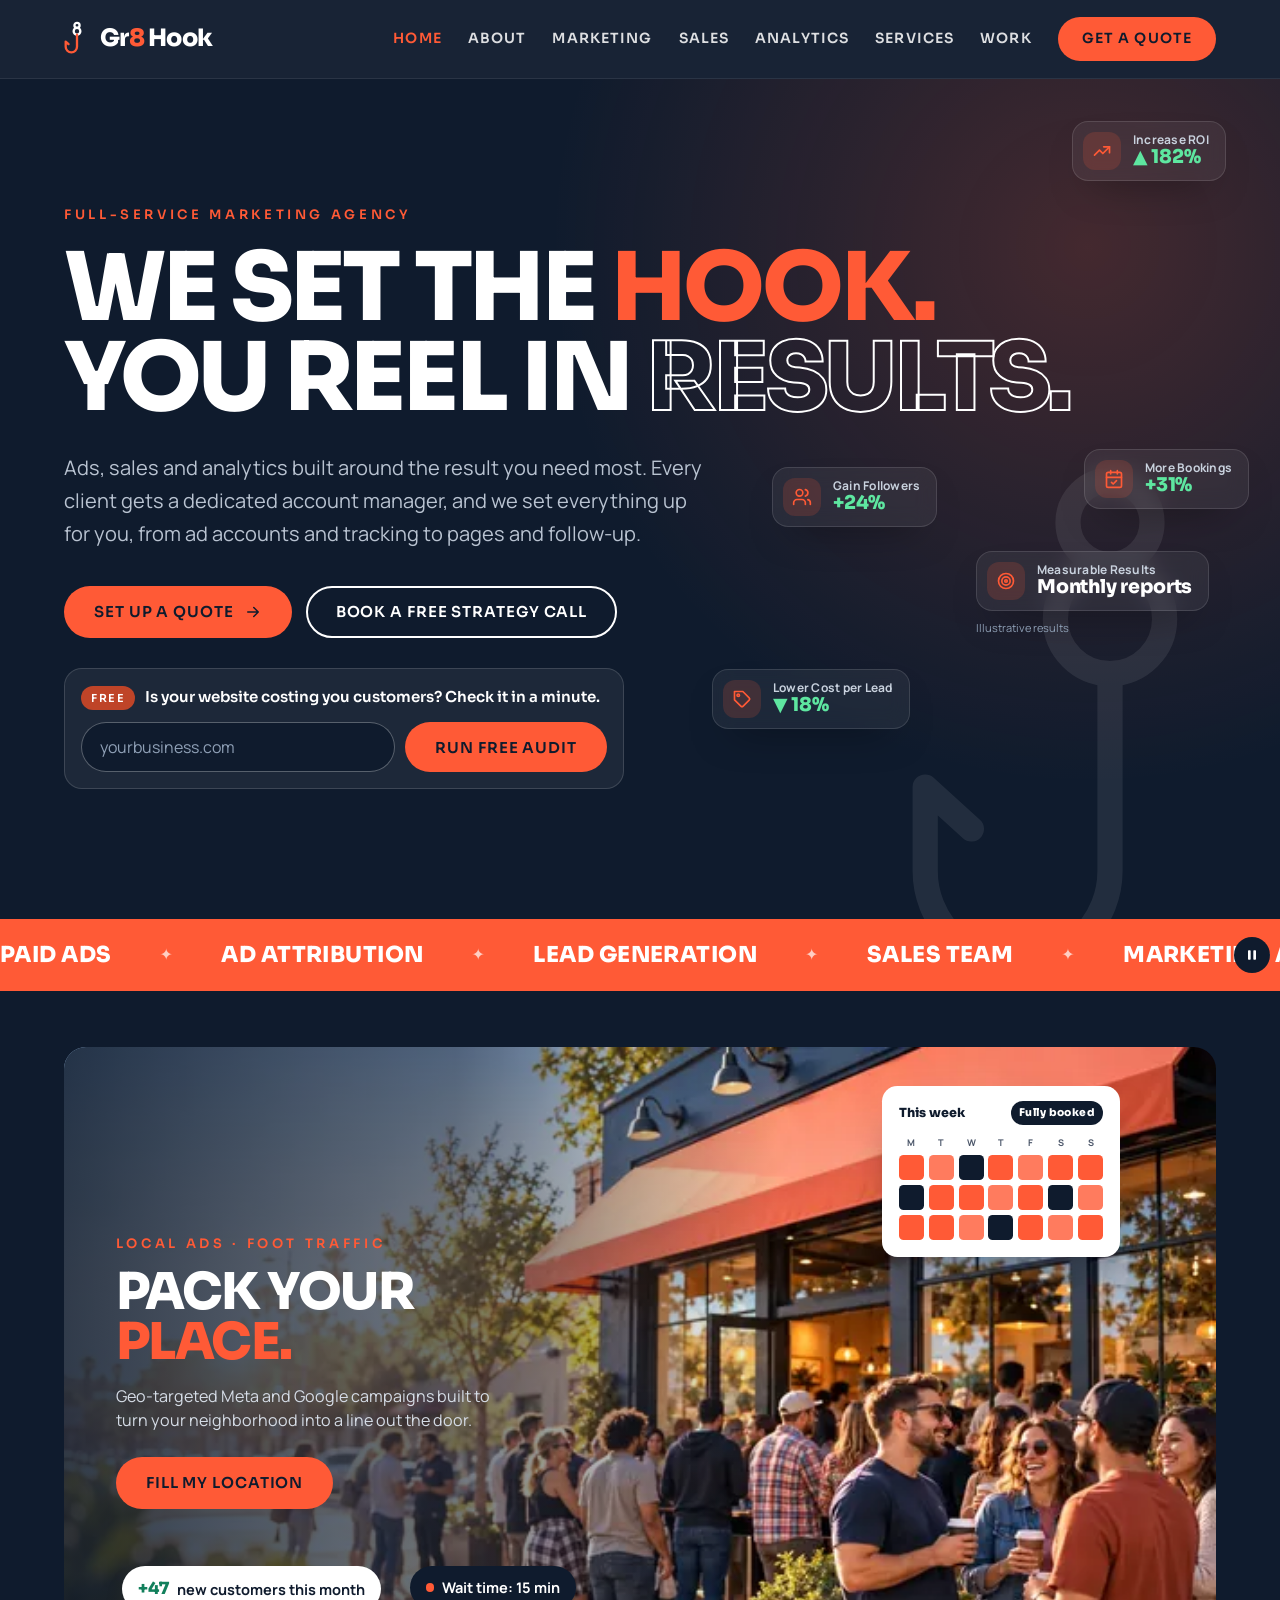
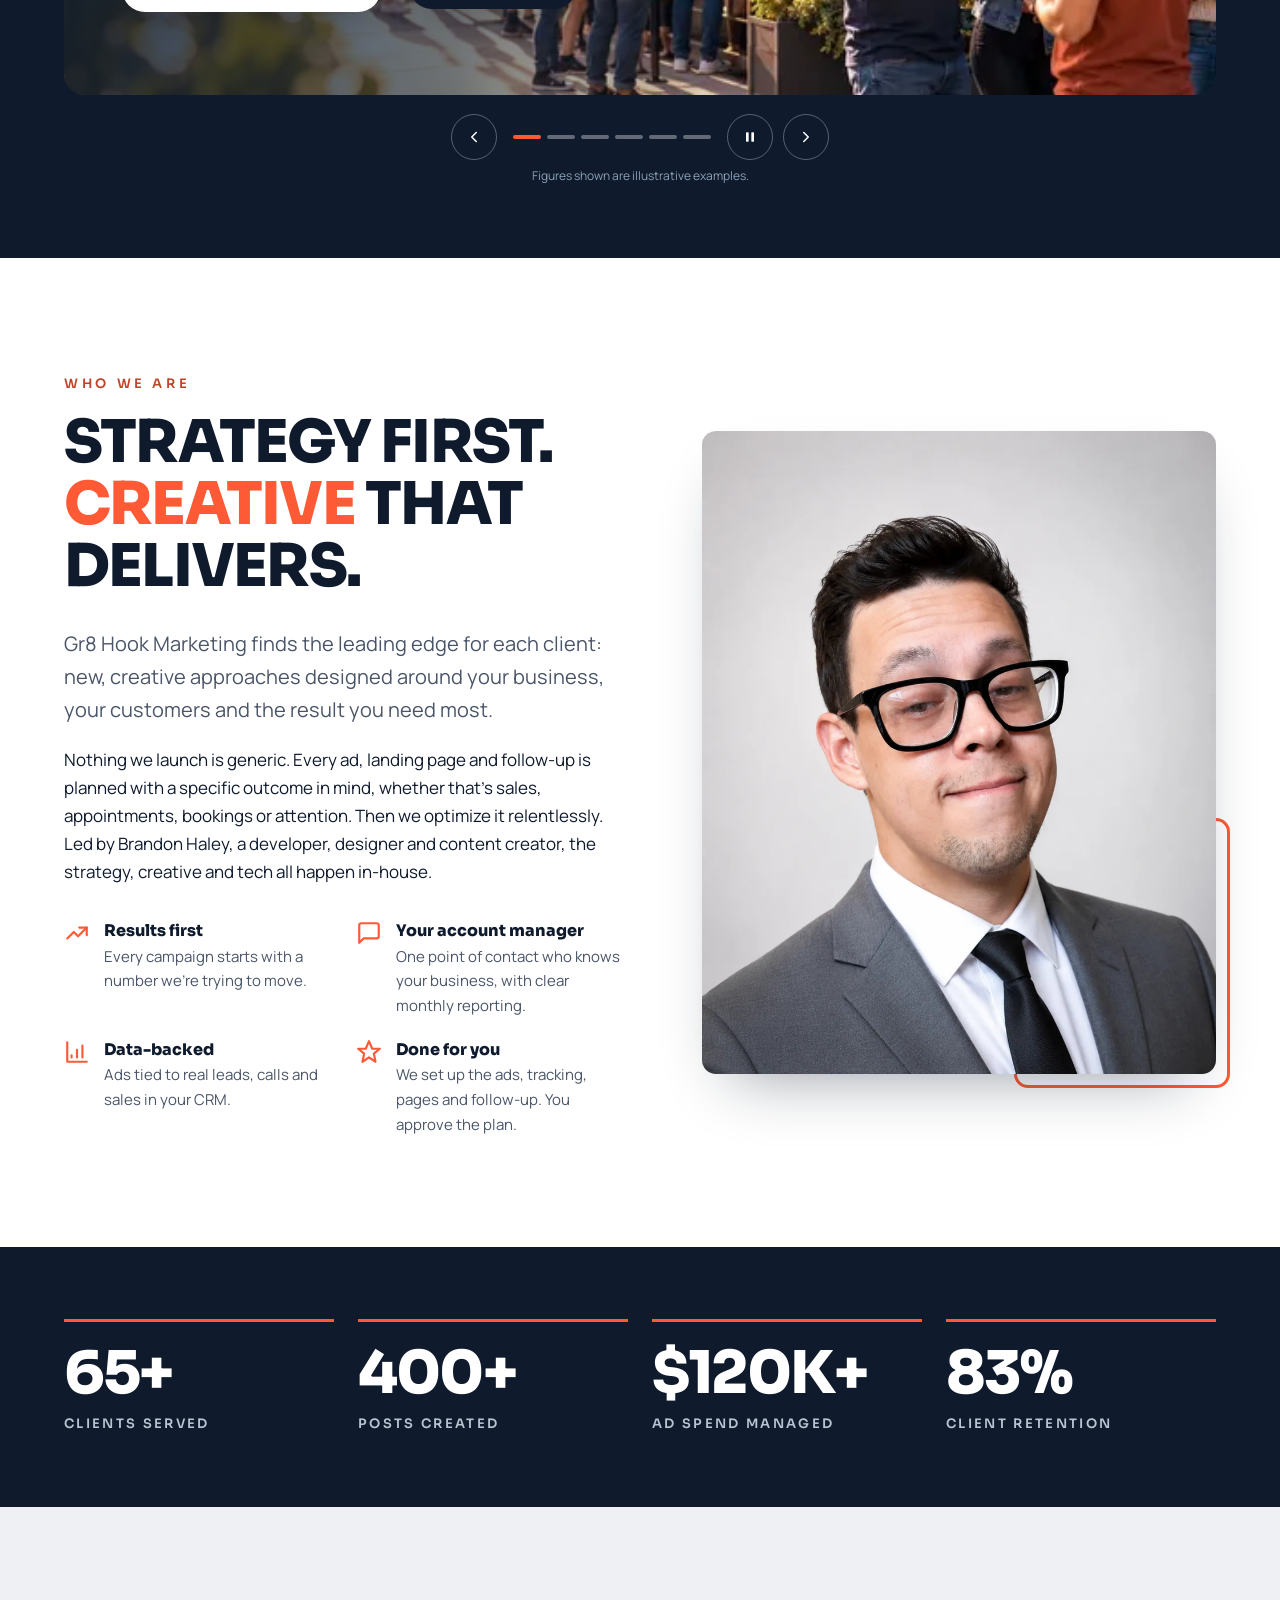
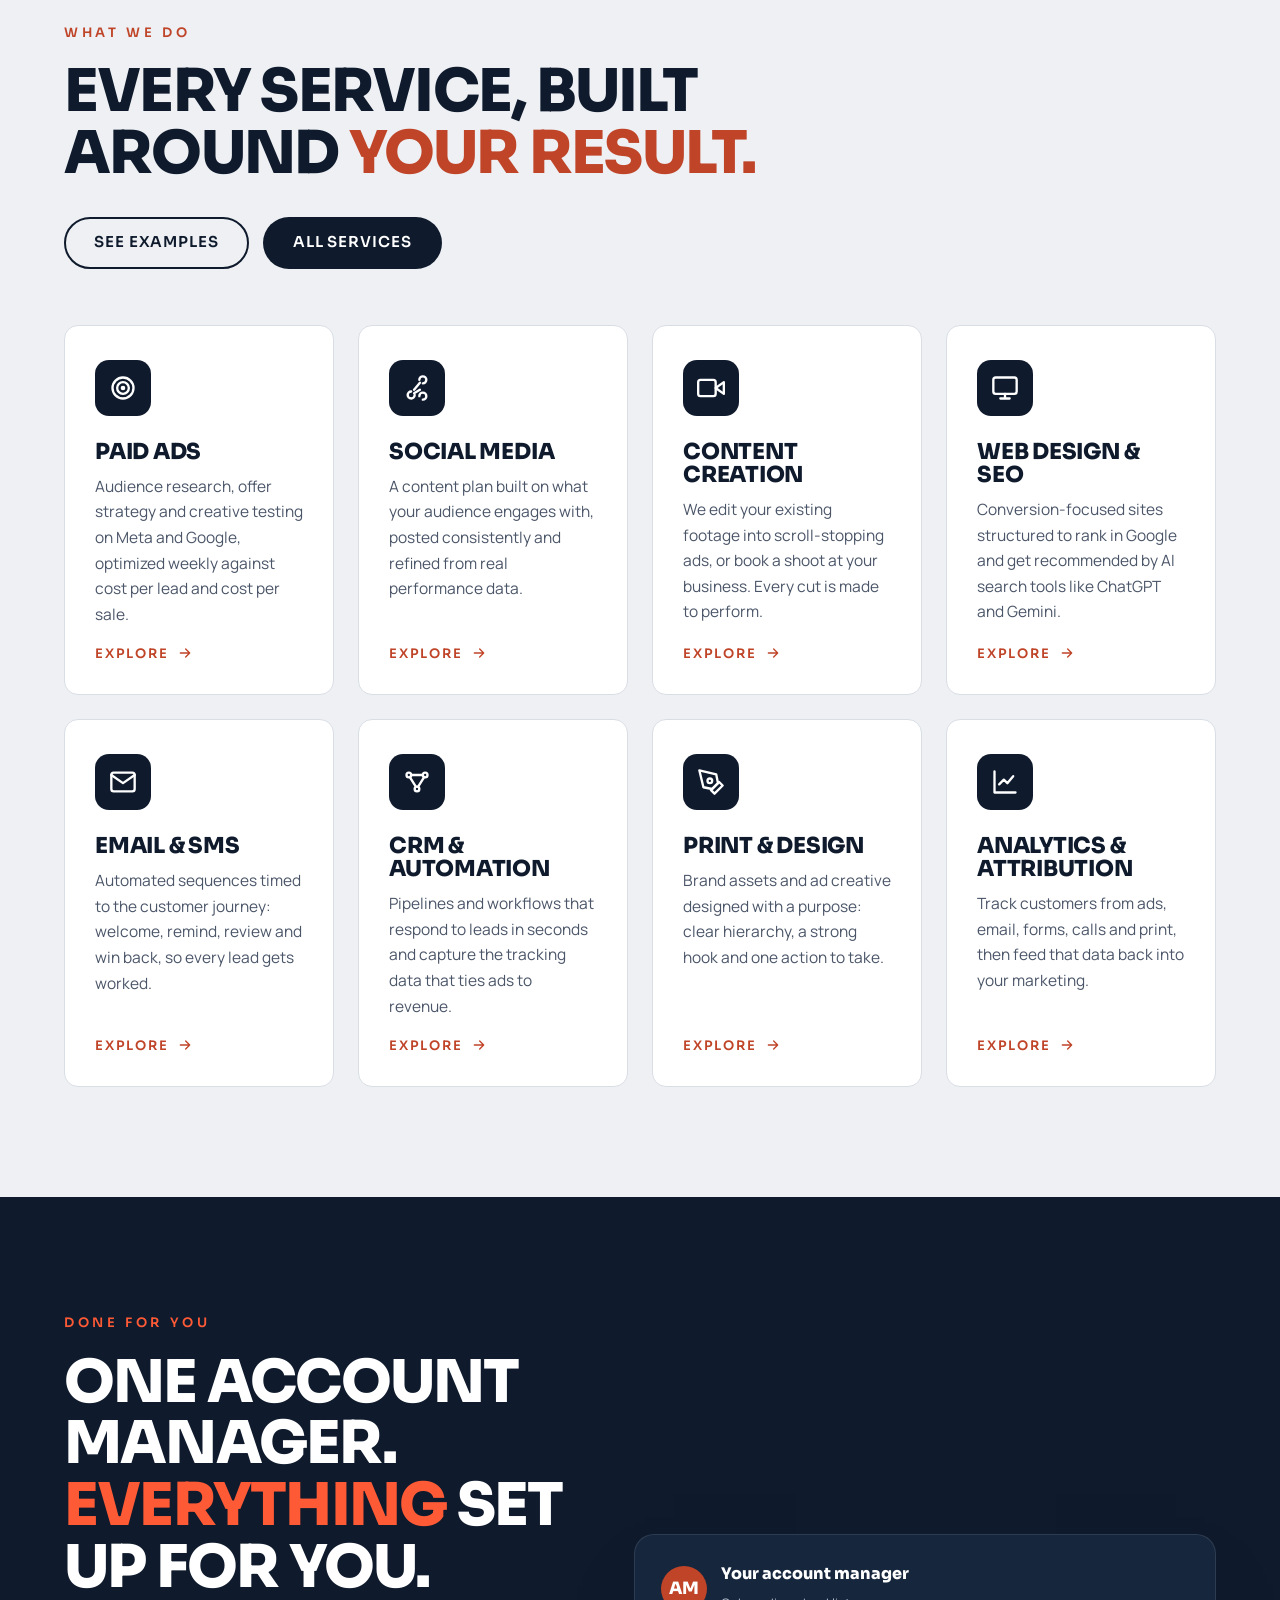
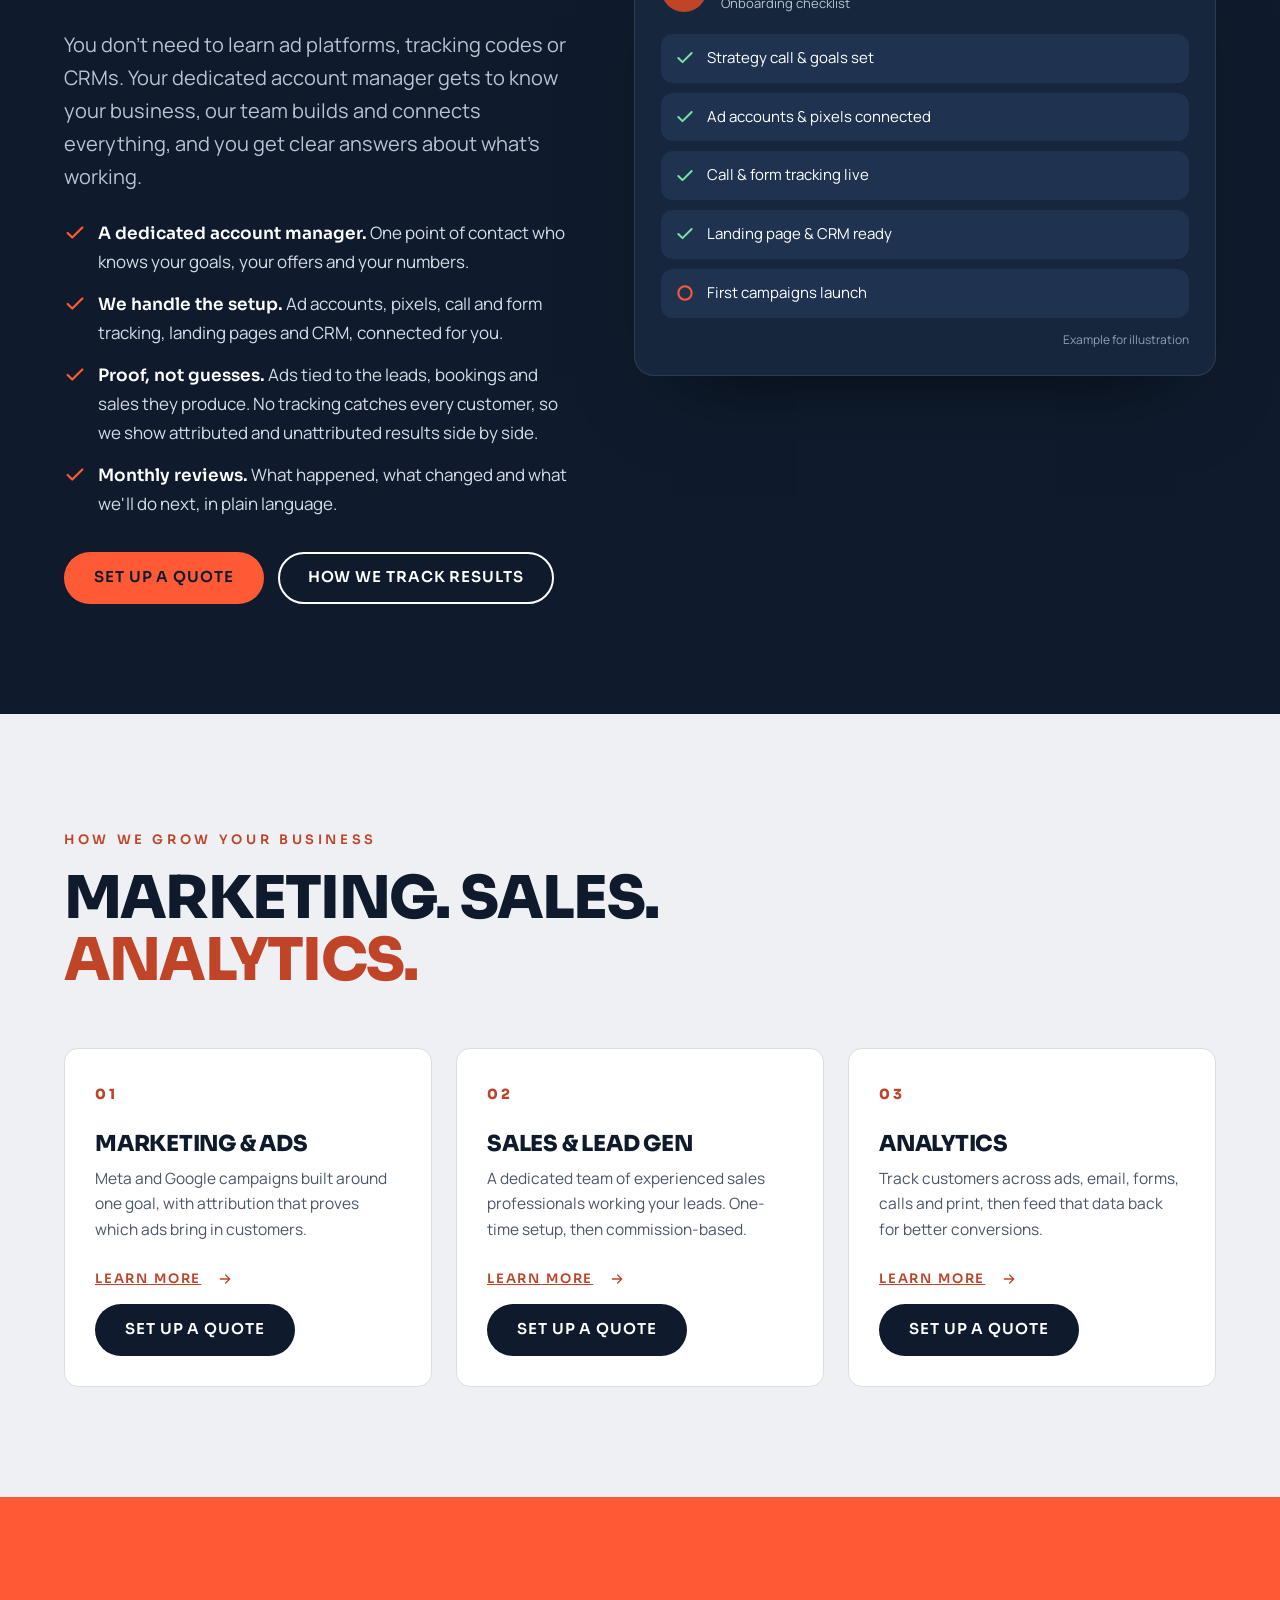
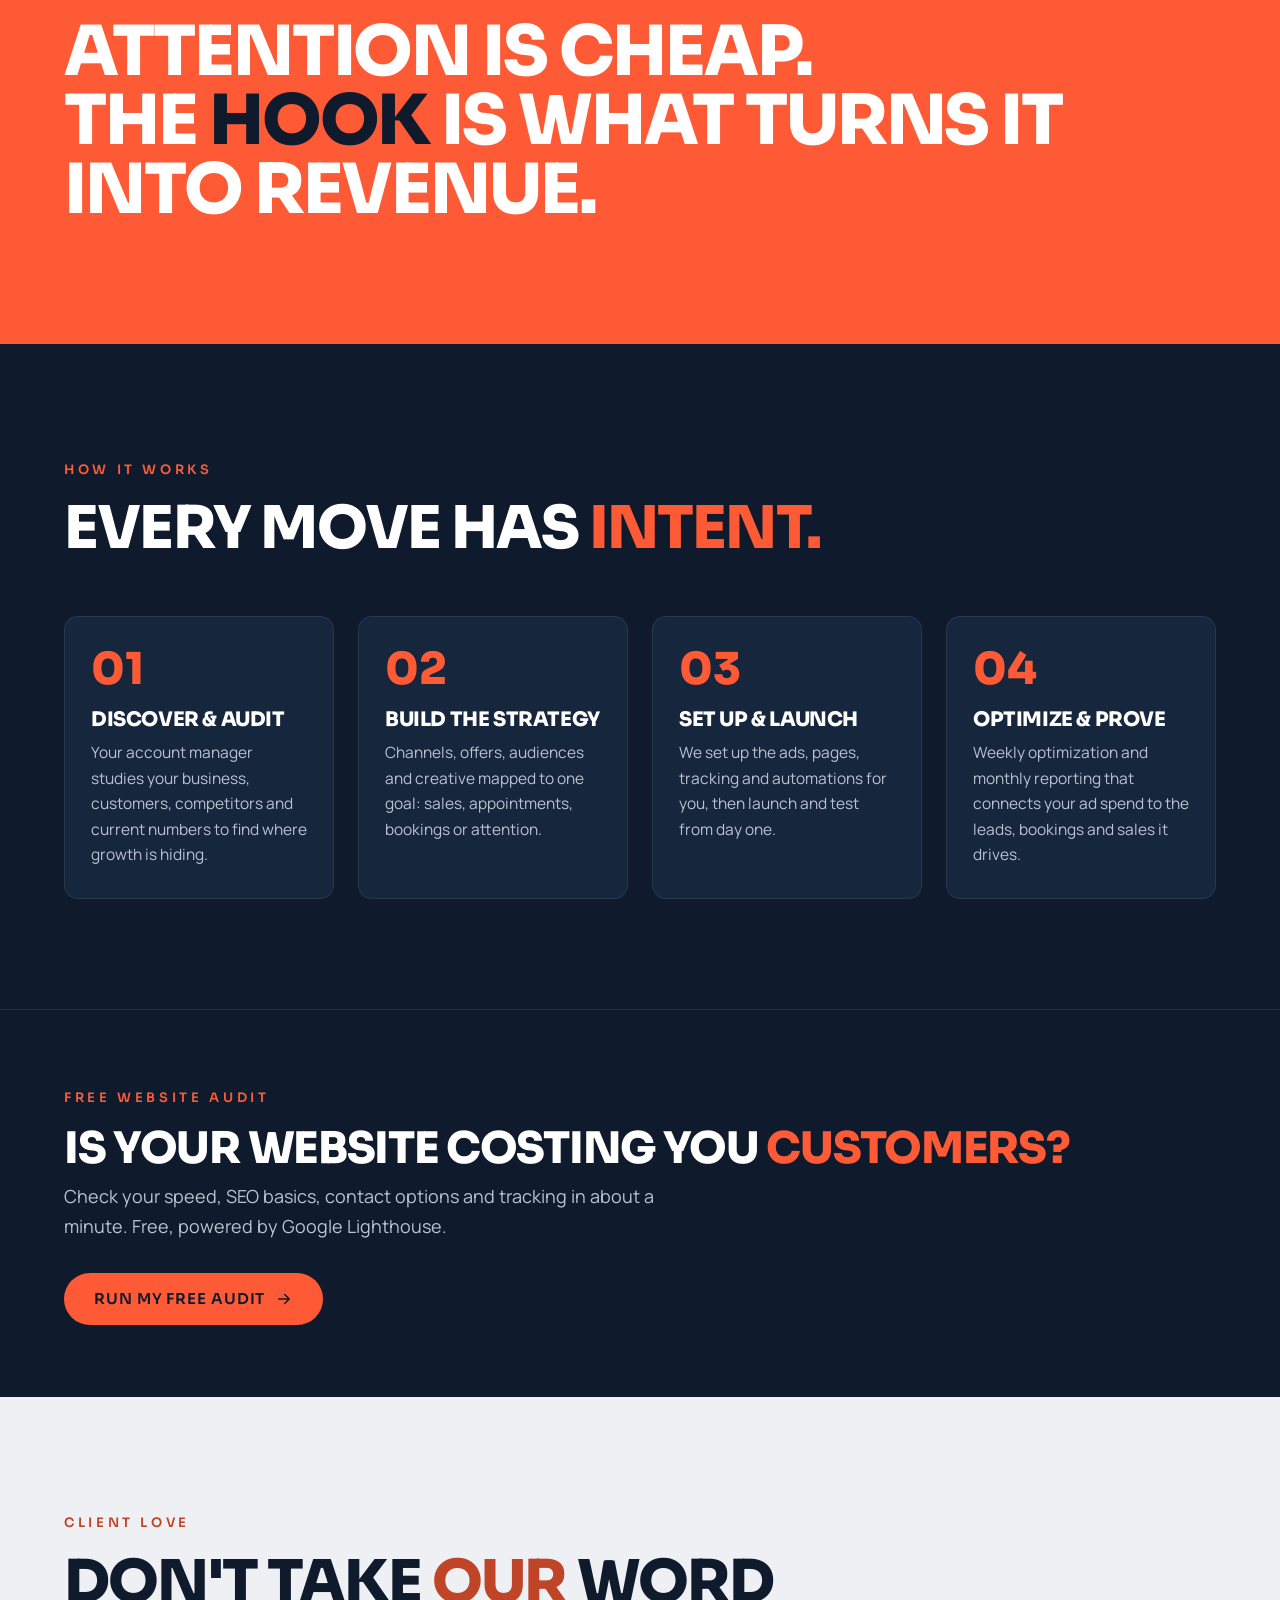
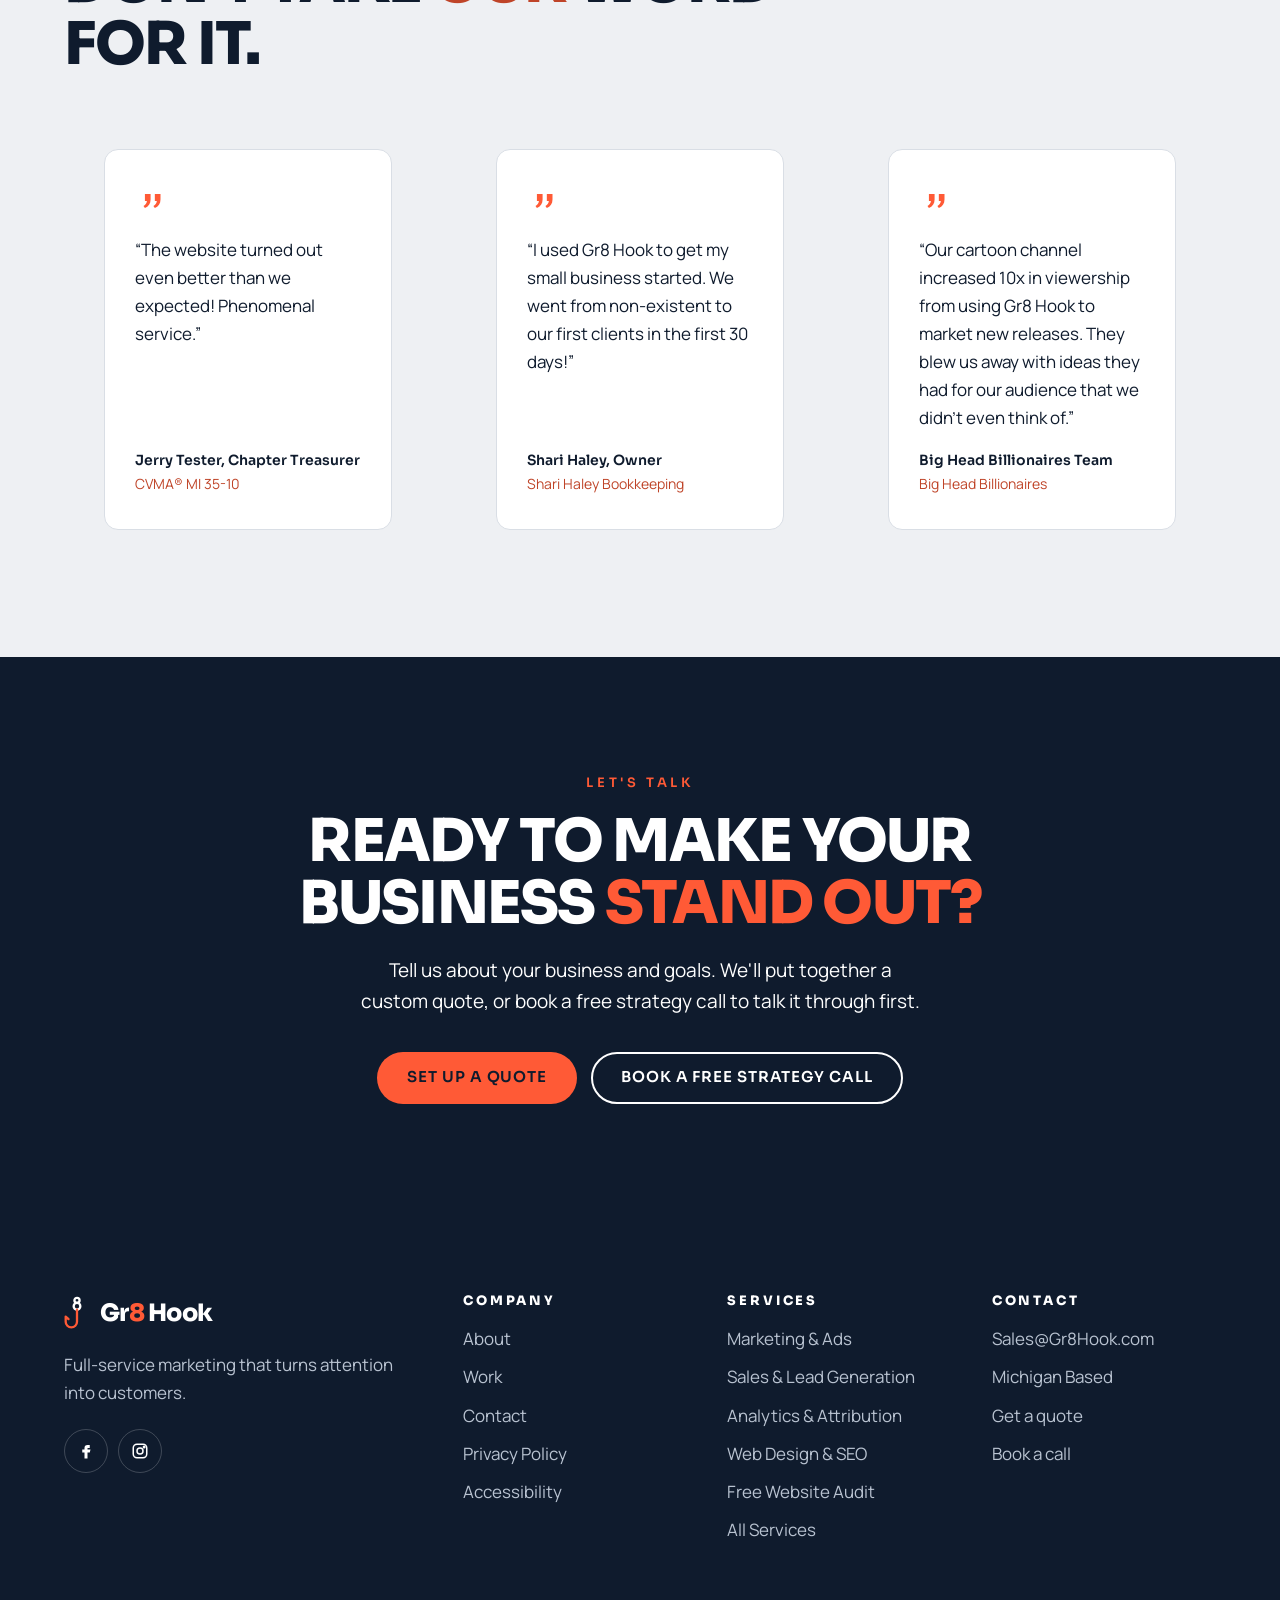
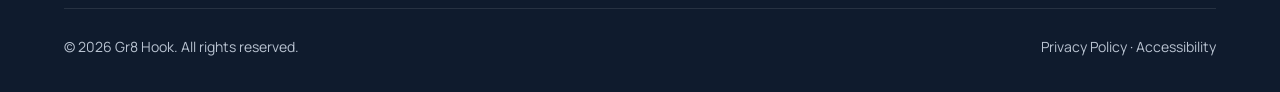
==== commit 86d57c2d: "Audit: allow up to two minutes for Google's test; show real-visitor speed when the lab test can't ru" ====
--- a/index.html
+++ b/index.html
@@ -179,7 +179,7 @@
 <link rel="icon" href="assets/favicon-32.png" type="image/png" sizes="32x32">
 <link rel="preload" href="assets/fonts/sora-latin-800-normal.woff2" as="font" type="font/woff2" crossorigin>
 <link rel="preload" href="assets/fonts/manrope-latin-400-normal.woff2" as="font" type="font/woff2" crossorigin>
-<link rel="stylesheet" href="css/style.min.css?v=b3ab2fcdf2">
+<link rel="stylesheet" href="css/style.min.css?v=75f01a68a6">
 <!-- Meta Pixel Code -->
 <script>
 !function(f,b,e,v,n,t,s)
--- a/css/style.min.css
+++ b/css/style.min.css
@@ -1 +1 @@
-@font-face{font-family: "Manrope";font-style: normal;font-weight: 400;font-display: swap;src: url("../assets/fonts/manrope-latin-400-normal.woff2") format("woff2")}@font-face{font-family: "Manrope";font-style: normal;font-weight: 500;font-display: swap;src: url("../assets/fonts/manrope-latin-500-normal.woff2") format("woff2")}@font-face{font-family: "Manrope";font-style: normal;font-weight: 700;font-display: swap;src: url("../assets/fonts/manrope-latin-700-normal.woff2") format("woff2")}@font-face{font-family: "Sora";font-style: normal;font-weight: 600;font-display: swap;src: url("../assets/fonts/sora-latin-600-normal.woff2") format("woff2")}@font-face{font-family: "Sora";font-style: normal;font-weight: 800;font-display: swap;src: url("../assets/fonts/sora-latin-800-normal.woff2") format("woff2")}:root{--navy: #0F1B2D;--navy-2: #16263D;--navy-3: #1F3350;--coral: #FF5A36;--coral-dark: #E2431F;--ink: #0F1B2D;--slate: #4A5568;--mist: #EEF0F3;--line: #D9DEE5;--white: #FFFFFF;--radius: 14px;--max: 1200px;--head: "Sora",system-ui,sans-serif;--body: "Manrope",system-ui,sans-serif}*,*::before,*::after{box-sizing: border-box}html{scroll-behavior: smooth}body{margin: 0;font-family: var(--body);font-size: 17px;line-height: 1.65;color: var(--ink);background: var(--white);-webkit-font-smoothing: antialiased}img,svg{display: block;max-width: 100%}a{color: inherit}h1,h2,h3,h4{font-family: var(--head);line-height: 1.05;margin: 0 0 .5em;letter-spacing: -.02em}p{margin: 0 0 1em}.container{width: 100%;max-width: var(--max);margin: 0 auto;padding: 0 24px}.section{padding: 110px 0}.section--tight{padding: 72px 0}.dark{background: var(--navy);color: var(--white)}.mist{background: var(--mist)}.coral-bg{background: var(--coral);color: var(--white)}.eyebrow{display: inline-block;font-family: var(--head);font-size: 13px;font-weight: 600;letter-spacing: .28em;text-transform: uppercase;color: var(--coral);margin-bottom: 18px}.display{font-size: clamp(44px, 7.4vw, 104px);font-weight: 800;text-transform: uppercase;letter-spacing: -.035em;line-height: .95}.h2{font-size: clamp(34px, 4.6vw, 60px);font-weight: 800;text-transform: uppercase;letter-spacing: -.03em}.accent{color: var(--coral)}.outline-text{color: transparent;-webkit-text-stroke: 2px currentColor}.dark .outline-text{-webkit-text-stroke-color: var(--white)}.lead{font-size: 20px;color: var(--slate);max-width: 640px}.dark .lead{color: #B9C3D1}.btn{display: inline-flex;align-items: center;gap: 10px;min-height: 52px;padding: 0 28px;font-family: var(--head);font-weight: 600;font-size: 15px;letter-spacing: .06em;text-transform: uppercase;text-decoration: none;border-radius: 999px;border: 2px solid transparent;cursor: pointer;transition: background .2s,color .2s,border-color .2s,transform .2s}.btn:hover{transform: translateY(-2px)}.btn--coral{background: var(--coral);color: var(--white)}.btn--coral:hover{background: var(--coral-dark)}.btn--ghost{border-color: currentColor;background: transparent}.btn--ghost:hover{background: var(--white);color: var(--navy);border-color: var(--white)}.btn--navy{background: var(--navy);color: var(--white)}.btn--navy:hover{background: var(--navy-3)}.btn svg{width: 18px;height: 18px}.btn-row{display: flex;flex-wrap: wrap;gap: 14px}.site-header{position: sticky;top: 0;z-index: 50;background: rgba(15, 27, 45, .96);backdrop-filter: blur(8px);color: var(--white);border-bottom: 1px solid rgba(255,255,255,.08)}.site-header .container{display: flex;align-items: center;justify-content: space-between;height: 78px;gap: 24px}.brand{display: flex;align-items: center;gap: 10px;text-decoration: none}.brand svg{width: 26px;height: 36px}.brand span{font-family: var(--head);font-weight: 800;font-size: 24px;letter-spacing: -.03em}.nav{display: flex;align-items: center;gap: 26px}.nav a{text-decoration: none;font-family: var(--head);font-size: 14px;font-weight: 600;letter-spacing: .08em;text-transform: uppercase;opacity: .85}.nav a:hover,.nav a[aria-current="page"]{opacity: 1;color: var(--coral)}.nav .btn{min-height: 44px;padding: 0 22px;opacity: 1}.nav .btn:hover{color: var(--white)}.nav-toggle{display: none;width: 44px;height: 44px;border: 0;border-radius: 10px;background: var(--navy-3);color: var(--white);cursor: pointer;align-items: center;justify-content: center}.nav-toggle svg{width: 22px;height: 22px}.hero{position: relative;overflow: hidden;padding: 120px 0 130px}.hero::before{content: "";position: absolute;inset: 0;background: radial-gradient(circle at 85% 20%,rgba(255,90,54,.22), transparent 42%),linear-gradient(transparent 0 0);pointer-events: none}.hero .container{position: relative}.hero .display{margin-bottom: 28px}.hero .lead{margin-bottom: 36px}.hero-mark{position: absolute;right: -40px;bottom: -120px;width: 420px;opacity: .08;pointer-events: none}.hero--page{padding: 100px 0 90px}.hero--page .display{font-size: clamp(40px, 6vw, 84px)}.strip{background: var(--coral);color: var(--white);overflow: hidden;padding: 18px 0}.strip-track{display: flex;gap: 48px;width: max-content;animation: scroll 32s linear infinite}.strip-track span{font-family: var(--head);font-weight: 800;font-size: 22px;text-transform: uppercase;letter-spacing: .02em;white-space: nowrap;display: flex;align-items: center;gap: 48px}.strip-track span::after{content: "✦";font-size: 16px;opacity: .7}@keyframes scroll{to{transform: translateX(-50%)}}@media (prefers-reduced-motion: reduce){.strip-track{animation: none}}.split{display: grid;grid-template-columns: 1.1fr 1fr;gap: 72px;align-items: center}.split--top{align-items: start}.photo-ph{aspect-ratio: 4 / 5;border-radius: var(--radius);background: repeating-linear-gradient(135deg,var(--mist) 0 14px, #E4E8ED 14px 28px);display: flex;align-items: center;justify-content: center;text-align: center;color: var(--slate);font-family: var(--head);font-size: 14px;letter-spacing: .1em;text-transform: uppercase;padding: 24px}.dark .photo-ph{background: repeating-linear-gradient(135deg,var(--navy-2) 0 14px,var(--navy-3) 14px 28px);color: #8FA0B6}.photo-ph--wide{aspect-ratio: 16 / 10}.photo{margin: 0;position: relative}.photo img{display: block;width: 100%;height: auto;aspect-ratio: 4 / 5;object-fit: cover;border-radius: var(--radius);box-shadow: 0 30px 60px -30px rgba(15,27,45,.45)}.photo::after{content: "";position: absolute;right: -14px;bottom: -14px;width: 42%;height: 42%;border: 3px solid var(--coral);border-radius: var(--radius);z-index: -1}@media (max-width: 620px){.photo::after{right: -8px;bottom: -8px}}.values{display: grid;grid-template-columns: repeat(2,minmax(0, 1fr));gap: 18px;margin-top: 32px}.value{display: flex;gap: 14px;align-items: flex-start}.value svg{flex: none;width: 26px;height: 26px;color: var(--coral);margin-top: 2px}.value strong{display: block;font-family: var(--head);font-size: 16px}.value p{margin: 0;font-size: 15px;color: var(--slate)}.tags{display: flex;flex-wrap: wrap;gap: 12px;margin-top: 28px}.tag{border: 2px solid currentColor;border-radius: 999px;padding: 10px 22px;font-family: var(--head);font-weight: 600;font-size: 14px;letter-spacing: .1em;text-transform: uppercase}.stats{display: grid;grid-template-columns: repeat(4,minmax(0, 1fr));gap: 24px}.stat{border-top: 3px solid var(--coral);padding-top: 22px}.stat b{display: block;font-family: var(--head);font-size: clamp(40px, 4.6vw, 64px);font-weight: 800;line-height: 1;letter-spacing: -.03em}.stat span{display: block;margin-top: 10px;font-family: var(--head);font-size: 13px;letter-spacing: .18em;text-transform: uppercase;color: #B9C3D1}.section-head{display: flex;justify-content: space-between;align-items: end;gap: 32px;margin-bottom: 56px;flex-wrap: wrap}.section-head .h2{margin: 0;max-width: 760px}.cards{display: grid;grid-template-columns: repeat(3,minmax(0, 1fr));gap: 24px}.cards--4{grid-template-columns: repeat(4,minmax(0, 1fr))}.card{position: relative;display: flex;flex-direction: column;background: var(--white);border: 1px solid var(--line);border-radius: var(--radius);padding: 34px 30px 30px;text-decoration: none;color: var(--ink);transition: transform .25s,box-shadow .25s,border-color .25s}.card:hover{transform: translateY(-6px);box-shadow: 0 22px 44px -22px rgba(15,27,45,.35);border-color: var(--coral)}.card-num{font-family: var(--head);font-weight: 800;font-size: 14px;letter-spacing: .2em;color: var(--coral);margin-bottom: 26px}.card-icon{width: 56px;height: 56px;border-radius: 14px;background: var(--navy);color: var(--white);display: flex;align-items: center;justify-content: center;margin-bottom: 24px}.card-icon svg{width: 28px;height: 28px}.card h3{font-size: 22px;text-transform: uppercase;letter-spacing: -.01em}.card p{color: var(--slate);font-size: 15.5px}.card ul{list-style: none;padding: 0;margin: 4px 0 22px}.card li{position: relative;padding-left: 22px;font-size: 15px;color: var(--slate);margin-bottom: 6px}.card li::before{content: "";position: absolute;left: 0;top: 10px;width: 10px;height: 2px;background: var(--coral)}.card-link{margin-top: auto;display: inline-flex;align-items: center;gap: 8px;font-family: var(--head);font-weight: 600;font-size: 13px;letter-spacing: .14em;text-transform: uppercase;color: var(--coral)}.card-link svg{width: 16px;height: 16px;transition: transform .2s}.card:hover .card-link svg{transform: translateX(4px)}.band{padding: 120px 0}.band blockquote{margin: 0;font-family: var(--head);font-weight: 800;text-transform: uppercase;font-size: clamp(34px, 5.4vw, 76px);line-height: 1;letter-spacing: -.03em;max-width: 1080px}.steps{display: grid;grid-template-columns: repeat(4,minmax(0, 1fr));gap: 24px;counter-reset: step}.step{padding: 30px 26px;border-radius: var(--radius);background: var(--navy-2);border: 1px solid rgba(255,255,255,.08)}.step::before{counter-increment: step;content: "0" counter(step);display: block;font-family: var(--head);font-weight: 800;font-size: 44px;color: var(--coral);line-height: 1;margin-bottom: 18px}.step h3{font-size: 20px;text-transform: uppercase}.step p{margin: 0;color: #B9C3D1;font-size: 15.5px}.quotes{display: grid;grid-template-columns: repeat(3,minmax(0, 1fr));gap: 24px}.quote{background: var(--white);border-radius: var(--radius);padding: 34px 30px;border: 1px solid var(--line);display: flex;flex-direction: column}.quote svg{width: 34px;height: 34px;color: var(--coral);margin-bottom: 18px}.quote p{font-size: 17px}.quote footer{margin-top: auto;font-family: var(--head);font-size: 14px}.quote footer span{display: block;color: var(--slate);font-family: var(--body);font-size: 14px}.work-grid{display: grid;grid-template-columns: repeat(2,minmax(0, 1fr));gap: 28px}.work-item{text-decoration: none;color: inherit}.work-item .photo-ph{aspect-ratio: 16 / 11;margin-bottom: 18px;transition: transform .3s}.work-item:hover .photo-ph{transform: scale(.985)}.work-img{display: block;width: 100%;height: auto;aspect-ratio: 16 / 11;object-fit: cover;border-radius: var(--radius);margin-bottom: 18px;transition: transform .3s,box-shadow .3s}.work-item:hover .work-img{transform: translateY(-4px);box-shadow: 0 26px 50px -28px rgba(15,27,45,.5)}.hero--img{background: linear-gradient(90deg,rgba(15,27,45,.95) 0%,rgba(15,27,45,.8) 38%,rgba(15,27,45,.15) 62%,rgba(15,27,45,0) 100%),var(--banner) right center / auto 100% no-repeat,var(--navy)}.hero--img::before{display: none}@media (max-width: 860px){.hero--img{background: linear-gradient(180deg,rgba(15,27,45,.78),rgba(15,27,45,.94)),var(--banner) 72% center / cover no-repeat,var(--navy)}}.hero--about,.hero--work{--banner: url("../assets/img/banners/about.webp")}.hero--analytics{--banner: url("../assets/img/banners/analytics.webp")}@media (min-width: 861px){.hero--analytics{background: linear-gradient(90deg,rgba(15,27,45,.97) 0%,rgba(15,27,45,.9) 42%,rgba(15,27,45,.35) 68%,rgba(15,27,45,0) 100%),var(--banner) right center / auto 100% no-repeat,var(--navy)}}.hero--marketing{--banner: url("../assets/img/hero/screens.webp")}.hero--services{--banner: url("../assets/img/banners/services.webp")}.work-item h3{font-size: 24px;text-transform: uppercase;margin-bottom: 6px}.work-item p{color: var(--slate);margin: 0}.work-meta{font-family: var(--head);font-size: 12px;letter-spacing: .18em;text-transform: uppercase;color: var(--coral);margin-bottom: 8px}.svc{display: grid;grid-template-columns: 1fr 1.25fr;gap: 64px;padding: 80px 0;border-top: 1px solid var(--line);scroll-margin-top: 90px}.svc:first-of-type{border-top: 0}.svc-num{font-family: var(--head);font-weight: 800;font-size: 72px;line-height: 1;color: var(--coral);margin-bottom: 16px}.svc h2{font-size: clamp(30px, 3.6vw, 46px);text-transform: uppercase}.svc ul{list-style: none;padding: 0;margin: 20px 0 30px;display: grid;grid-template-columns: repeat(2,minmax(0, 1fr));gap: 10px 24px}.svc li{position: relative;padding-left: 22px;font-size: 16px}.svc li::before{content: "";position: absolute;left: 0;top: 11px;width: 10px;height: 2px;background: var(--coral)}.svc-index{display: flex;flex-wrap: wrap;gap: 10px;margin-top: 36px}.svc-index a{text-decoration: none;padding: 10px 18px;border-radius: 999px;border: 1px solid rgba(255,255,255,.25);font-family: var(--head);font-size: 13px;font-weight: 600;letter-spacing: .08em;text-transform: uppercase}.svc-index a:hover{background: var(--coral);border-color: var(--coral)}.cta{text-align: center;padding: 110px 0}.cta .h2{max-width: 900px;margin: 0 auto 20px}.cta p{max-width: 560px;margin: 0 auto 34px;font-size: 19px}.cta .btn-row{justify-content: center}.contact-grid{display: grid;grid-template-columns: 1fr 1.3fr;gap: 64px;align-items: start}.contact-list{list-style: none;padding: 0;margin: 28px 0 0;display: grid;gap: 18px}.contact-list li{display: flex;gap: 14px;align-items: center}.contact-list svg{width: 22px;height: 22px;color: var(--coral);flex: none}.contact-list a{text-decoration: none}.contact-list a:hover{color: var(--coral)}.form{background: var(--white);color: var(--ink);border-radius: 20px;padding: 40px;box-shadow: 0 30px 60px -30px rgba(15,27,45,.4)}.form-row{display: grid;grid-template-columns: repeat(2,minmax(0, 1fr));gap: 18px}.field{display: flex;flex-direction: column;gap: 8px;margin-bottom: 18px}.field label,.field legend{font-family: var(--head);font-size: 13px;font-weight: 600;letter-spacing: .08em;text-transform: uppercase}.field input,.field select,.field textarea{font: inherit;font-size: 16px;color: var(--ink);border: 1.5px solid var(--line);border-radius: 10px;padding: 13px 14px;background: var(--white);min-height: 50px}.field textarea{min-height: 120px;resize: vertical}.field input:focus,.field select:focus,.field textarea:focus{outline: none;border-color: var(--coral);box-shadow: 0 0 0 3px rgba(255,90,54,.18)}fieldset.field{border: 0;padding: 0;margin: 0 0 18px}.checks{display: grid;grid-template-columns: repeat(2,minmax(0, 1fr));gap: 8px 18px;margin-top: 6px}.checks label{display: flex;align-items: center;gap: 10px;font-family: var(--body);font-size: 15px;font-weight: 500;letter-spacing: 0;text-transform: none;cursor: pointer;min-height: 32px}.checks input{width: 18px;height: 18px;accent-color: var(--coral)}.checks label{padding: 4px 10px;margin: 0;border: 1.5px solid transparent;border-radius: 10px;transition: background .2s,border-color .2s}.checks label.is-included{background: rgba(255,90,54,.09);border-color: var(--coral)}.checks label.is-included::after{content: "Included";margin-left: auto;padding-left: 8px;white-space: nowrap;font-family: var(--head);font-size: 10px;font-weight: 600;letter-spacing: .1em;text-transform: uppercase;color: var(--coral-dark)}.pkg-pick{display: grid;grid-template-columns: repeat(auto-fit,minmax(150px, 1fr));gap: 10px;margin-top: 6px}.pkg-pick label{position: relative;display: flex;align-items: center;gap: 10px;min-height: 56px;padding: 10px 14px;border: 1.5px solid var(--line);border-radius: 12px;cursor: pointer;font-family: var(--body);text-transform: none;letter-spacing: 0;transition: border-color .2s,background .2s}.pkg-pick label:hover{border-color: var(--slate)}.pkg-pick input{width: 18px;height: 18px;accent-color: var(--coral);flex: none}.pkg-pick span{display: flex;flex-direction: column;line-height: 1.25}.pkg-pick b{font-family: var(--head);font-size: 15px}.pkg-pick small{font-size: 12.5px;color: var(--slate)}.pkg-pick label:has(input:checked){border-color: var(--coral);background: rgba(255,90,54,.07)}.pkg-pick--pro{border-color: rgba(255,90,54,.45) !important}.pkg-pick--none small{color: var(--slate)}.form-note.pkg-hint{text-align: left;margin-top: 8px}.pkg-hint:empty{display: none}.field .checks input,.field .pkg-pick input{min-height: 0;padding: 0;border: 0;box-shadow: none}.form .btn{width: 100%;justify-content: center}.form-note{font-size: 13px;color: var(--slate);margin: 14px 0 0;text-align: center}.legal{max-width: 820px}.legal h2{font-size: 26px;margin-top: 44px;text-transform: uppercase}.legal p,.legal li{color: var(--slate)}.site-footer{background: var(--navy);color: #B9C3D1;padding: 80px 0 34px}.footer-grid{display: grid;grid-template-columns: 1.6fr 1fr 1fr 1fr;gap: 40px}.site-footer .brand{color: var(--white);margin-bottom: 18px}.site-footer h4{font-size: 13px;letter-spacing: .22em;text-transform: uppercase;color: var(--white);margin-bottom: 18px}.site-footer ul{list-style: none;padding: 0;margin: 0;display: grid;gap: 10px}.site-footer a{text-decoration: none}.site-footer a:hover{color: var(--coral)}.socials{display: flex;gap: 10px;margin-top: 22px}.socials a{width: 44px;height: 44px;border-radius: 50%;border: 1px solid rgba(255,255,255,.2);display: flex;align-items: center;justify-content: center;color: var(--white)}.socials a:hover{background: var(--coral);border-color: var(--coral);color: var(--white)}.socials svg{width: 18px;height: 18px}.footer-bottom{display: flex;justify-content: space-between;flex-wrap: wrap;gap: 12px;margin-top: 64px;padding-top: 26px;border-top: 1px solid rgba(255,255,255,.1);font-size: 14px}.showcase{padding: 56px 0 72px}.slider{display: grid}.slide{grid-area: 1 / 1;position: relative;opacity: 0;visibility: hidden;transition: opacity .9s ease,visibility .9s;container-type: inline-size}.slide.is-active{opacity: 1;visibility: visible;z-index: 1}.hs-stage{position: relative;aspect-ratio: 1672 / 941;border-radius: 22px;overflow: hidden;background: var(--navy-2);font-size: calc(100cqw / 75)}.hs-stage > img{position: absolute;inset: 0;width: 100%;height: 100%;object-fit: cover;display: block}.hs-scrim--left{position: absolute;inset: 0;background: linear-gradient(90deg,rgba(15,27,45,.86) 0%,rgba(15,27,45,.6) 34%,rgba(15,27,45,0) 62%)}.hs-copy{position: absolute;top: 0;bottom: 0;z-index: 2;width: 44%;padding: 0 4.5%;display: flex;flex-direction: column;justify-content: center;align-items: flex-start;color: var(--navy)}.hs-copy--left{left: 0}.hs-copy--right{right: 0;width: 44%;padding: 0 4.5% 0 0}.hs-copy--narrow{width: 38%}.hs-copy--top{justify-content: flex-start;padding-top: 9%}.hs-copy--light{color: var(--white)}.hs-copy .eyebrow{margin-bottom: 1.2cqw}.hs-title{font-family: var(--head);font-weight: 800;text-transform: uppercase;letter-spacing: -.03em;line-height: .98;font-size: 4.4cqw;margin: 0 0 1.4cqw}.hs-copy p{font-size: max(15px, 1.4cqw);line-height: 1.5;margin: 0 0 2.2cqw;color: var(--slate);max-width: 34em}.hs-copy--light p{color: #D5DCE6}.ov{position: absolute;left: var(--x);top: var(--y);z-index: 1;font-family: var(--body);color: var(--navy);opacity: 0;transform: translateY(1.2em)}.slide.is-active .ov{animation: ovIn .7s cubic-bezier(.2,.8,.2,1) var(--d, 0s) both}@keyframes ovIn{to{opacity: 1;transform: none}}.ov-up,.ov-down{color: #12805C;font-weight: 800}.ov-chip{display: inline-flex;align-items: center;gap: .55em;white-space: nowrap;background: var(--white);border-radius: 999px;padding: .65em 1.1em;font-size: .95em;font-weight: 600;box-shadow: 0 1em 2.2em -1em rgba(15,27,45,.45)}.ov-chip b{font-family: var(--head);font-size: 1.15em}.ov-chip--dark{background: var(--navy);color: var(--white)}.ov-chip.ov-chip--glass,.ov-stat.ov-stat--glass{background: rgba(15,27,45,.55);color: var(--white);border: 1px solid rgba(255,255,255,.18);backdrop-filter: blur(8px);-webkit-backdrop-filter: blur(8px)}.ov-stat--glass small{color: #B9C3D1 !important}.ov-chip--glass .ov-up,.ov-stat--glass .ov-up{color: #5EE6A0}.ov-dot{width: .6em;height: .6em;border-radius: 50%;background: var(--coral);flex: none}.ov-dot--live{background: #3DD68C;box-shadow: 0 0 0 0 rgba(61,214,140,.6);animation: livePulse 1.8s infinite}@keyframes livePulse{70%{box-shadow: 0 0 0 .6em rgba(61,214,140,0)}100%{box-shadow: 0 0 0 0 rgba(61,214,140,0)}}.ov-spark{color: var(--coral)}.ov-stat{background: var(--white);border-radius: .9em;padding: .85em 1.15em;box-shadow: 0 1em 2.2em -1em rgba(15,27,45,.45)}.ov-stat small{display: block;font-family: var(--head);font-size: .68em;font-weight: 600;letter-spacing: .12em;text-transform: uppercase;color: var(--slate)}.ov-stat b{display: block;font-family: var(--head);font-size: 2em;font-weight: 800;letter-spacing: -.02em;line-height: 1.1}.ov-stat span{font-size: .78em}.ov-cal{width: 15.5em;background: var(--white);border-radius: 1em;padding: 1em 1.1em 1.1em;box-shadow: 0 1.4em 3em -1.2em rgba(15,27,45,.55)}.ov-cal-head{display: flex;justify-content: space-between;align-items: center;font-family: var(--head);font-size: .82em;font-weight: 700;margin-bottom: .8em}.ov-badge{background: var(--coral);color: var(--white);border-radius: 999px;padding: .3em .75em;font-size: .85em;letter-spacing: .04em}.ov-cal-grid{display: grid;grid-template-columns: repeat(7,minmax(0, 1fr));gap: .32em}.ov-cal-grid i{font-style: normal;font-size: .6em;font-weight: 700;text-align: center;color: var(--slate)}.ov-cal-grid s{aspect-ratio: 1;border-radius: .3em;background: var(--coral)}.ov-cal-grid s:nth-child(3n){background: #FF7B5E}.ov-cal-grid s:nth-child(5n){background: var(--navy)}.slide.is-active .ov-cal-grid s{animation: fillIn .4s ease both}.ov-cal-grid s:nth-of-type(n){animation-delay: calc(.5s + var(--i, 0) * 30ms)}@keyframes fillIn{from{transform: scale(.3);opacity: 0}}.ov-note{display: flex;align-items: center;gap: .8em;background: var(--white);border-radius: 1em;padding: .8em 1.1em .8em .8em;box-shadow: 0 1.2em 2.6em -1em rgba(15,27,45,.5);white-space: nowrap}.ov-note b{display: block;font-family: var(--head);font-size: .95em}.ov-note small{display: block;font-size: .78em;color: var(--slate)}.ov-note em{font-style: normal;font-size: .7em;font-weight: 700;color: var(--coral-dark);background: rgba(255,90,54,.1);border-radius: 999px;padding: .35em .7em;margin-left: .2em}.ov-icon{width: 2.5em;height: 2.5em;border-radius: .7em;background: var(--navy);color: var(--white);display: flex;align-items: center;justify-content: center;flex: none}.ov-icon--coral{background: var(--coral)}.ov-icon svg{width: 1.35em;height: 1.35em}.ov-result{display: flex;align-items: center;gap: .9em;width: 23em;background: var(--white);border-radius: 1em;padding: .9em 1.1em;box-shadow: 0 1.2em 2.6em -1em rgba(15,27,45,.45);border: 2px solid var(--coral)}.ov-rank{width: 2.1em;height: 2.1em;border-radius: 50%;background: var(--coral);color: var(--white);font-family: var(--head);font-weight: 800;display: flex;align-items: center;justify-content: center;flex: none}.ov-result-body b{display: block;font-family: var(--head);font-size: 1.05em}.ov-result-body small{display: block;font-size: .8em;color: var(--slate)}.ov-stars{color: #F5A623;letter-spacing: .05em}.ov-pin{margin-left: auto;color: var(--coral)}.ov-pin svg{width: 1.7em;height: 1.7em;display: block}.ov-roas{width: var(--w);height: var(--h);padding: 1.7em 1.9em 1.4em;display: flex;flex-direction: column}.ov-roas-top{display: flex;justify-content: space-between;align-items: flex-start}.ov-roas-top small{display: block;font-family: var(--head);font-size: .75em;font-weight: 600;letter-spacing: .14em;text-transform: uppercase;color: var(--slate)}.ov-roas-top b{display: block;font-family: var(--head);font-size: 3.1em;font-weight: 800;letter-spacing: -.03em;line-height: 1;margin-top: .1em}.ov-pill{background: rgba(18,128,92,.12);border-radius: 999px;padding: .35em .8em;font-size: .85em}.ov-bars{flex: 1;display: flex;align-items: flex-end;gap: .9em;margin-top: 1em;border-bottom: 1px solid var(--line)}.ov-bars span{flex: 1;height: var(--v);border-radius: .45em .45em 0 0;background: #FFC2B3;transform-origin: bottom}.ov-bars span:last-child{background: var(--coral)}.slide.is-active .ov-bars span{animation: grow .8s cubic-bezier(.2,.8,.2,1) both}.ov-bars span:nth-child(2){animation-delay: .35s !important}.ov-bars span:nth-child(3){animation-delay: .45s !important}.ov-bars span:nth-child(4){animation-delay: .55s !important}.ov-bars span:nth-child(5){animation-delay: .65s !important}.ov-bars span:nth-child(6){animation-delay: .75s !important}.ov-bars span:nth-child(1){animation-delay: .25s !important}@keyframes grow{from{transform: scaleY(0)}}.ov-months{display: grid;grid-template-columns: repeat(6,minmax(0, 1fr));gap: .9em;margin-top: .45em}.ov-months i{font-style: normal;font-size: .68em;text-align: center;color: var(--slate)}.ov-spark-card{width: 15em;background: var(--white);border-radius: 1em;padding: .9em 1.1em .7em;box-shadow: 0 1.2em 2.6em -1em rgba(15,27,45,.5)}.ov-spark-card div{display: flex;align-items: baseline;gap: .5em;flex-wrap: wrap}.ov-spark-card small{width: 100%;font-family: var(--head);font-size: .68em;font-weight: 600;letter-spacing: .12em;text-transform: uppercase;color: var(--slate)}.ov-spark-card b{font-family: var(--head);font-size: 1.7em;font-weight: 800;letter-spacing: -.02em}.ov-spark-card span{font-size: .8em}.ov-spark-card svg{display: block;width: 100%;height: 2.6em;margin-top: .3em}.slider-nav{grid-row: 2;justify-self: center;display: flex;align-items: center;gap: 10px;margin-top: 18px}.slider-btn{width: 46px;height: 46px;border-radius: 50%;border: 1px solid rgba(255,255,255,.3);background: transparent;color: var(--white);cursor: pointer;display: flex;align-items: center;justify-content: center}.slider-btn:hover{background: var(--coral);border-color: var(--coral)}.slider-btn svg{width: 18px;height: 18px}.slider-dots{display: flex;gap: 6px;margin: 0 6px}.slider-dot{width: 28px;height: 44px;border: 0;background: transparent;cursor: pointer;padding: 0;display: flex;align-items: center}.slider-dot::before{content: "";display: block;width: 100%;height: 4px;border-radius: 4px;background: rgba(255,255,255,.35);transition: background .3s}.slider-dot[aria-current="true"]::before{background: var(--coral)}.hs-note{margin: 6px 0 0;text-align: center;font-size: 12px;color: #8FA0B6}@media (prefers-reduced-motion: reduce){.ov,.slide.is-active .ov,.slide.is-active .ov-bars span,.slide.is-active .ov-cal-grid s{animation: none !important;opacity: 1;transform: none}}@media (max-width: 860px){.hs-copy,.hs-copy--right,.hs-copy--narrow{position: static;width: auto;padding: 22px 2px 0;color: var(--white)}.hs-copy p,.hs-copy--light p{color: #C9D2DE;font-size: 16px;margin-bottom: 18px}.hs-copy .eyebrow{margin-bottom: 10px}.hs-title{font-size: clamp(30px, 8.4vw, 44px);margin-bottom: 12px}.hs-scrim--left{display: none}.ov:not(.ov--key){display: none}.hs-stage{font-size: 10px}.ov--key{left: 12px;right: auto;top: auto;bottom: 12px;max-width: calc(100% - 24px)}.ov--key.ov-note{white-space: normal}.ov--key.ov-result{width: auto}.ov--key.ov-roas{left: var(--x);top: var(--y);bottom: auto;width: var(--w);height: var(--h);max-width: none;padding: .7em .9em 0}.ov-roas .ov-roas-top small,.ov-roas .ov-pill,.ov-roas .ov-months{display: none}.ov-roas .ov-roas-top b{font-size: 2em}.ov-roas .ov-bars{gap: .4em;margin-top: .4em}.hs-stage{border-radius: 16px}}.dash-split{display: grid;grid-template-columns: 1fr 1.15fr;gap: 64px;align-items: center}.check-list{list-style: none;padding: 0;margin: 26px 0 34px;display: grid;gap: 14px}.check-list li{display: flex;gap: 12px;align-items: flex-start}.check-list svg{flex: none;width: 22px;height: 22px;color: var(--coral);margin-top: 3px}.check-list strong{font-family: var(--head);font-weight: 600}.dash-mock{background: var(--navy-2);border: 1px solid rgba(255,255,255,.1);border-radius: 20px;padding: 22px;box-shadow: 0 40px 80px -40px rgba(0,0,0,.6)}.dash-top{display: flex;justify-content: space-between;align-items: center;margin-bottom: 18px;font-family: var(--head);font-size: 13px;color: #B9C3D1}.dash-top b{color: var(--white);font-size: 15px}.dash-pill{border: 1px solid rgba(255,255,255,.2);border-radius: 999px;padding: 6px 12px;font-size: 12px}.dash-kpis{display: grid;grid-template-columns: repeat(3,minmax(0, 1fr));gap: 12px;margin-bottom: 16px}.dash-kpi{background: var(--navy-3);border-radius: 12px;padding: 14px}.dash-kpi span{display: block;font-size: 12px;color: #B9C3D1;letter-spacing: .06em;text-transform: uppercase;font-family: var(--head)}.dash-kpi b{display: block;font-family: var(--head);font-size: 24px;color: var(--white);margin-top: 4px}.dash-kpi em{font-style: normal;font-size: 12px;color: #7BE0A8}.dash-chart{background: var(--navy-3);border-radius: 12px;padding: 16px 16px 10px}.dash-legend{display: flex;gap: 16px;font-size: 12px;color: #B9C3D1;margin-bottom: 12px}.dash-legend i{display: inline-block;width: 10px;height: 10px;border-radius: 3px;margin-right: 6px;vertical-align: -1px}.dash-bars{display: grid;grid-template-columns: repeat(6,minmax(0, 1fr));gap: 12px;height: 170px;align-items: end;border-bottom: 1px solid rgba(255,255,255,.15)}.dash-bars div{display: flex;gap: 4px;align-items: end;height: 100%}.dash-bars span{flex: 1;border-radius: 4px 4px 0 0}.bar-spend{background: #6B7C93}.bar-rev{background: var(--coral)}.dash-months{display: grid;grid-template-columns: repeat(6,minmax(0, 1fr));gap: 12px;font-size: 11px;color: #B9C3D1;text-align: center;margin-top: 6px}.dash-note{font-size: 12px;color: #8FA0B6;margin: 12px 0 0;text-align: right}.price-grid{display: grid;grid-template-columns: repeat(3,minmax(0, 1fr));gap: 24px}.price{display: flex;flex-direction: column;background: var(--white);border: 1px solid var(--line);border-radius: var(--radius);padding: 32px 28px}.price h3{font-size: 20px;text-transform: uppercase;margin-bottom: 14px}.price-amt{font-family: var(--head);font-weight: 800;font-size: 34px;letter-spacing: -.02em;line-height: 1.1}.price-unit{font-size: 14px;color: var(--slate);margin: 4px 0 2px}.price-vary{font-size: 13px;color: var(--coral-dark);font-weight: 700;margin-bottom: 18px}.price ul{list-style: none;padding: 0;margin: 0 0 24px}.price li{position: relative;padding-left: 22px;font-size: 15px;color: var(--slate);margin-bottom: 7px}.price li::before{content: "";position: absolute;left: 0;top: 10px;width: 10px;height: 2px;background: var(--coral)}.price .btn{margin-top: auto;align-self: flex-start}.price--feature{background: var(--navy);color: var(--white);border-color: var(--navy)}.price--feature .price-unit,.price--feature li{color: #B9C3D1}.price--feature .price-vary{color: var(--coral)}.fine{font-size: 14px;color: var(--slate);max-width: 820px;margin: 36px auto 0;text-align: center}.pkg-grid{display: grid;grid-template-columns: repeat(4,minmax(0, 1fr));gap: 20px;align-items: stretch}.pkg{position: relative;display: flex;flex-direction: column;background: var(--white);border: 1px solid var(--line);border-radius: var(--radius);padding: 32px 26px 28px}.pkg h3{font-size: 24px;text-transform: uppercase;margin-bottom: 6px}.pkg-for{font-size: 14.5px;color: var(--slate);min-height: 44px;margin-bottom: 18px}.pkg-price{font-family: var(--head);font-weight: 800;font-size: 44px;letter-spacing: -.03em;line-height: 1}.pkg-price span{font-size: 16px;font-weight: 600;letter-spacing: 0;color: var(--slate);margin-left: 2px}.pkg-note{font-size: 13.5px;color: var(--slate);margin: 10px 0 20px;min-height: 40px}.pkg ul{list-style: none;padding: 0;margin: 0 0 26px;border-top: 1px solid var(--line);padding-top: 18px}.pkg li{position: relative;padding-left: 26px;font-size: 15px;margin-bottom: 10px}.pkg li::before{content: "";position: absolute;left: 0;top: 6px;width: 14px;height: 8px;border-left: 2.5px solid var(--coral);border-bottom: 2.5px solid var(--coral);transform: rotate(-45deg)}.pkg .btn{margin-top: auto;justify-content: center}.pkg--pro{background: var(--navy);color: var(--white);border: 2px solid var(--coral);transform: translateY(-14px);box-shadow: 0 40px 70px -35px rgba(255,90,54,.55)}.pkg--pro .pkg-for,.pkg--pro .pkg-note,.pkg--pro .pkg-price span{color: #B9C3D1}.pkg--pro .pkg-note strong{color: var(--coral)}.pkg--pro ul{border-top-color: rgba(255,255,255,.14)}.pkg-badge{position: absolute;top: -14px;left: 50%;transform: translateX(-50%);white-space: nowrap;background: var(--coral);color: var(--white);font-family: var(--head);font-size: 12px;font-weight: 600;letter-spacing: .14em;text-transform: uppercase;padding: 6px 14px;border-radius: 999px}.price-was{font-family: var(--head);font-size: 16px;color: var(--slate)}.price-tag{display: inline-block;vertical-align: middle;font-size: 11px;letter-spacing: .12em;text-transform: uppercase;background: var(--coral);color: var(--white);padding: 4px 9px;border-radius: 999px;margin-left: 6px}.price-tiers{margin: 0 0 18px;display: grid;gap: 6px}.price-tiers div{display: flex;justify-content: space-between;gap: 10px;font-size: 14px;background: var(--mist);border-radius: 8px;padding: 8px 12px}.price-tiers dt{font-weight: 700}.price-tiers dd{margin: 0;color: var(--slate);white-space: nowrap}.fine a{color: var(--coral)}.price--wide{grid-column: 1 / -1;display: grid;grid-template-columns: 1fr 1.3fr auto;gap: 18px 40px;align-items: center}.price--wide ul{margin: 0;display: grid;grid-template-columns: repeat(2,minmax(0, 1fr));gap: 4px 24px}.price--wide .btn{margin-top: 0;align-self: center}.price-per{font-size: 18px;font-weight: 600;color: var(--slate);margin-left: 2px}@media (max-width: 860px){.price--wide{grid-template-columns: 1fr}.price--wide .btn{align-self: flex-start}}@media (max-width: 620px){.price--wide ul{grid-template-columns: 1fr}}.soon{min-height: calc(100vh - 78px);display: flex;align-items: center}.soon-box{text-align: center;max-width: 720px;margin: 0 auto}.soon-box .lead{margin: 0 auto 34px}.reveal{opacity: 0;transform: translateY(24px);transition: opacity .7s ease,transform .7s ease}.reveal.is-in{opacity: 1;transform: none}@media (prefers-reduced-motion: reduce){.reveal{opacity: 1;transform: none;transition: none}}@media (max-width: 1024px){.cards,.cards--4,.quotes,.price-grid,.pkg-grid{grid-template-columns: repeat(2,minmax(0, 1fr))}.pkg-grid{gap: 32px 20px}.pkg--pro{transform: none}.steps,.stats{grid-template-columns: repeat(2,minmax(0, 1fr))}.footer-grid{grid-template-columns: 1fr 1fr}}@media (max-width: 1120px){.nav-toggle{display: inline-flex}.nav{position: absolute;top: 78px;left: 0;right: 0;flex-direction: column;align-items: flex-start;gap: 4px;background: var(--navy);padding: 16px 24px 28px;border-bottom: 1px solid rgba(255,255,255,.08);display: none}.nav.is-open{display: flex}.nav a{padding: 12px 0;font-size: 16px;width: 100%}.nav .btn{margin-top: 10px;width: auto;padding: 0 26px}}@media (max-width: 860px){.split,.contact-grid,.svc,.dash-split{grid-template-columns: 1fr;gap: 40px}.section{padding: 80px 0}.band{padding: 80px 0}}@media (max-width: 620px){body{font-size: 16px}.cards,.cards--4,.quotes,.work-grid,.values,.form-row,.checks,.svc ul,.price-grid,.pkg-grid{grid-template-columns: 1fr}.dash-kpis{grid-template-columns: 1fr 1fr}.dash-kpi:last-child{grid-column: span 2}.steps,.stats{grid-template-columns: 1fr 1fr;gap: 18px}.footer-grid{grid-template-columns: 1fr}.form{padding: 28px 22px}.hero{padding: 84px 0 96px}.hero-mark{width: 260px;right: -60px;bottom: -80px}}:root{--coral-ink: #BF4428}.eyebrow,.card-num,.card-link,.work-meta,.price-vary,.fine a,.ov-note em,.checks label.is-included::after{color: var(--coral-ink)}.mist .accent{color: var(--coral-ink)}.dark .eyebrow,.hs-copy--light .eyebrow,.price--feature .price-vary,.pkg--pro .pkg-note strong,.site-footer .eyebrow{color: var(--coral)}.btn--coral,.btn--coral:hover{color: var(--navy)}.btn--coral:hover{background: #FF7B5E}.ov-badge,.pkg-badge,.price-tag,.ov-rank{color: var(--navy)}.svc-index a:hover{color: var(--navy)}:where(a, button, input, select, textarea, summary, [tabindex]):focus-visible{outline: 3px solid var(--coral);outline-offset: 3px}.btn--coral:focus-visible{outline-color: var(--navy)}.dark .btn--coral:focus-visible,.site-header .btn--coral:focus-visible,.hs-copy--light .btn--coral:focus-visible{outline-color: var(--white)}.field input:focus,.field select:focus,.field textarea:focus{border-color: var(--coral-ink);box-shadow: 0 0 0 3px rgba(191,68,40,.4)}.skip-link{position: absolute;left: 16px;top: -80px;z-index: 100;background: var(--navy);color: var(--white);font-family: var(--head);font-weight: 600;padding: 12px 18px;border-radius: 10px;text-decoration: none}.skip-link:focus{top: 12px}.sr-only{position: absolute !important;width: 1px;height: 1px;padding: 0;margin: -1px;overflow: hidden;clip: rect(0 0 0 0);white-space: nowrap;border: 0}.site-footer .ft-h{font-size: 13px;letter-spacing: .22em;text-transform: uppercase;color: var(--white);margin-bottom: 18px}.strip{position: relative}.strip.is-paused .strip-track,.strip:hover .strip-track{animation-play-state: paused}.strip-toggle{position: absolute;right: 10px;top: 50%;transform: translateY(-50%);width: 36px;height: 36px;border-radius: 50%;border: 0;background: var(--navy);color: var(--white);cursor: pointer;display: flex;align-items: center;justify-content: center}.strip-toggle svg,.slider-toggle svg{width: 16px;height: 16px}.req{color: var(--coral-ink)}@media (max-width: 860px){.hs-copy .eyebrow{color: var(--coral)}}.ov-badge{background: var(--navy);color: var(--white)}.slider{grid-template-columns: minmax(0, 1fr)}.container > *,[class*="grid"] > *,.slider > *{min-width: 0}.hs-title{overflow-wrap: anywhere}.hero{overflow: hidden}@media (max-width: 860px){.form-row{grid-template-columns: minmax(0, 1fr)}}.field input,.field select,.field textarea{min-width: 0;max-width: 100%;box-sizing: border-box}@media (max-width: 400px){.steps,.stats{grid-template-columns: minmax(0, 1fr)}.slider-nav{gap: 4px}.slider-btn{width: 40px;height: 40px}.slider-dots{gap: 2px;margin: 0 2px}.slider-dot{width: 24px}}@media (min-width: 861px){.hero--img .display,.hero--img .lead{max-width: min(640px, 50vw)}}.strip--uses .strip-track{animation-direction: reverse;animation-duration: 48s}.work-img--top{object-position: left top}.work-video{object-fit: contain;background: #000}.work-item:hover .work-video{transform: none}#quote{scroll-margin-top: 100px}.quote footer a{color: var(--coral-ink);text-decoration: none}.quote footer a:hover{text-decoration: underline}.hero-badges{display: flex;flex-wrap: wrap;gap: 10px;margin-top: 36px}.hb{display: inline-flex;align-items: center;gap: 12px;white-space: nowrap;padding: 10px 16px 10px 10px;border-radius: 16px;background: rgba(255,255,255,.06);border: 1px solid rgba(255,255,255,.12);backdrop-filter: blur(10px);-webkit-backdrop-filter: blur(10px);box-shadow: 0 18px 40px -22px rgba(0,0,0,.6)}.hb-icon{width: 38px;height: 38px;flex: none;border-radius: 12px;display: flex;align-items: center;justify-content: center;background: rgba(255,90,54,.16);color: var(--coral)}.hb-icon svg{width: 20px;height: 20px}.hb-text{display: flex;flex-direction: column;line-height: 1.15}.hb-label{font-size: 12px;font-weight: 600;letter-spacing: .02em;color: #C9D2DE}.hb-val{font-family: var(--head);font-size: 19px;font-weight: 800;letter-spacing: -.01em;color: var(--white)}.hb-val--up{color: #5EE6A0}.hb-note{flex-basis: 100%;margin: 2px 0 0;font-size: 11px;color: #8FA0B6}@media (max-width: 1279px){.hero-badges{display: grid;grid-template-columns: repeat(4,minmax(0, 1fr));max-width: 900px}.hb{white-space: normal}.hb--b5{display: none}.hb-note{grid-column: 1 / -1}}@media (max-width: 700px){.hero-badges{grid-template-columns: repeat(2,minmax(0, 1fr))}.hb{flex-direction: column;align-items: flex-start;gap: 10px;padding: 12px}.hb-icon{width: 32px;height: 32px;border-radius: 10px}.hb-icon svg{width: 17px;height: 17px}.hb-val{font-size: 17px;white-space: nowrap}}@media (min-width: 1280px){.hero-badges{position: absolute;inset: 0;margin: 0;display: block;pointer-events: none}.hb{position: absolute;left: var(--x);top: var(--y);opacity: 0;animation: hbIn .8s cubic-bezier(.2,.8,.2,1) var(--d) forwards,hbFloat 2.4s ease-in-out calc(var(--d) + .8s) 2 alternate}.hb--b1{--x: 61%;--y: 268px;--d: .3s}.hb--b2{--x: 86%;--y: -78px;--d: .45s}.hb--b3{--x: 78%;--y: 352px;--d: .6s}.hb--b4{--x: 56%;--y: 470px;--d: .75s}.hb--b5{--x: 87%;--y: 250px;--d: .9s}.hb-note{position: absolute;left: 78%;top: 420px;margin: 0}}@keyframes hbIn{from{opacity: 0;transform: translateY(14px) scale(.96)}to{opacity: 1;transform: none}}@keyframes hbFloat{from{transform: translateY(0)}to{transform: translateY(-8px)}}@media (prefers-reduced-motion: reduce){.hb{animation: none !important;opacity: 1 !important}}.shorts{display: grid;grid-template-columns: repeat(3,minmax(0, 1fr));gap: 28px}.short-video{display: block;width: 100%;height: auto;aspect-ratio: 9 / 16;object-fit: cover;background: #000;border-radius: var(--radius);margin-bottom: 18px;box-shadow: 0 26px 50px -30px rgba(15,27,45,.55)}.short h3{font-size: 22px;text-transform: uppercase;margin-bottom: 6px}.short p{color: var(--slate);margin: 0}@media (max-width: 860px){.shorts{grid-template-columns: repeat(2,minmax(0, 1fr))}}@media (max-width: 560px){.shorts{grid-template-columns: minmax(0, 1fr);max-width: 360px;margin: 0 auto}}.see-ex{display: inline-flex;align-items: center;gap: 6px;margin-top: 16px;font-family: var(--head);font-size: 13px;font-weight: 700;letter-spacing: .08em;text-transform: uppercase;color: var(--coral-ink);text-decoration: none}.see-ex svg{width: 16px;height: 16px;transition: transform .2s}.see-ex:hover{text-decoration: underline}.see-ex:hover svg{transform: translateX(3px)}.svc .see-ex{display: flex;width: max-content}.price .see-ex{align-self: flex-start;margin: auto 0 14px}.price .see-ex + .btn{margin-top: 0}.price--feature .see-ex,.dark .see-ex{color: var(--coral)}.work-item[id],#shorts{scroll-margin-top: 100px}.diff-list{list-style: none;margin: 0;padding: 0;display: grid;gap: 18px}.diff-list li{display: flex;gap: 18px;padding: 26px 26px 24px;border: 1px solid var(--line);border-radius: var(--radius);background: var(--white)}.diff-icon{flex: none;width: 48px;height: 48px;border-radius: 14px;display: flex;align-items: center;justify-content: center;background: rgba(255,90,54,.12);color: var(--coral-ink)}.diff-icon svg{width: 24px;height: 24px}.diff-list h3{font-size: 20px;margin: 4px 0 8px}.diff-list p{color: var(--slate);margin: 0}.diff-list .see-ex{margin-top: 12px}.card--static:hover{transform: none;box-shadow: none;border-color: var(--line)}.section-head-note{margin: 0;max-width: 460px;font-size: 18px}.btn--ghost-dark:hover{background: var(--navy);color: var(--white);border-color: var(--navy)}.check-list--card{margin: 0;padding: 30px;background: var(--white);border: 1px solid var(--line);border-radius: var(--radius)}.dark .check-list li span{color: #D5DCE6}.dark .check-list strong{color: var(--white)}.flow{margin: 0;background: var(--navy-2);border: 1px solid rgba(255,255,255,.1);border-radius: 20px;padding: 28px;box-shadow: 0 40px 80px -40px rgba(0,0,0,.6)}.flow ol{list-style: none;margin: 0;padding: 0;display: grid;gap: 18px;position: relative}.flow ol::before{content: "";position: absolute;left: 9px;top: 12px;bottom: 12px;width: 2px;background: rgba(255,255,255,.14)}.flow li{display: flex;gap: 16px;align-items: center;position: relative}.flow-dot{flex: none;width: 20px;height: 20px;border-radius: 50%;background: var(--navy-3);border: 2px solid var(--coral)}.flow li > div{flex: 1;background: var(--navy-3);border-radius: 12px;padding: 14px 16px}.flow small{display: block;font-family: var(--head);font-size: 12px;letter-spacing: .08em;text-transform: uppercase;color: #B9C3D1}.flow b{font-family: var(--head);font-size: 16px}.flow-win .flow-dot{background: var(--coral)}.flow-win > div{background: rgba(255,90,54,.16);border: 1px solid rgba(255,90,54,.45)}.pay-grid{display: grid;grid-template-columns: repeat(2,minmax(0, 1fr));gap: 24px}.pay{background: var(--navy-2);border: 1px solid rgba(255,255,255,.1);border-radius: var(--radius);padding: 36px 32px}.pay--feature{border-color: var(--coral)}.pay-num{display: block;font-family: var(--head);font-weight: 800;font-size: 44px;line-height: 1;color: var(--coral);margin-bottom: 18px}.pay h3{font-size: 26px;text-transform: uppercase}.pay p{margin: 0;color: #B9C3D1}.pay-note{text-align: center;color: #B9C3D1;max-width: 640px;margin: 32px auto 0}.faq{display: grid;grid-template-columns: 1fr 1.6fr;gap: 64px;align-items: start}.faq-list{border-top: 1px solid var(--line)}.faq-item{border-bottom: 1px solid var(--line)}.faq-item summary{cursor: pointer;list-style: none;display: flex;justify-content: space-between;gap: 20px;align-items: center;padding: 22px 0;font-family: var(--head);font-weight: 600;font-size: 19px}.faq-item summary::-webkit-details-marker{display: none}.faq-item summary::after{content: "+";flex: none;font-size: 28px;line-height: 1;color: var(--coral-ink);transition: transform .2s}.faq-item[open] summary::after{transform: rotate(45deg)}.faq-item summary:focus-visible{outline: 3px solid var(--coral);outline-offset: 4px}.faq-item p{margin: 0 0 22px;color: var(--slate);max-width: 680px}.setup-card{margin: 0;background: var(--navy-2);border: 1px solid rgba(255,255,255,.1);border-radius: 20px;padding: 26px;box-shadow: 0 40px 80px -40px rgba(0,0,0,.6)}.setup-head{display: flex;align-items: center;gap: 14px;margin-bottom: 18px}.setup-avatar{flex: none;width: 46px;height: 46px;border-radius: 50%;background: var(--coral-ink);color: var(--white);display: flex;align-items: center;justify-content: center;font-family: var(--head);font-weight: 800}.setup-head b{display: block;font-family: var(--head);font-size: 16px}.setup-head small{color: #B9C3D1;font-size: 13px}.setup-list{list-style: none;margin: 0;padding: 0;display: grid;gap: 10px}.setup-list li{display: flex;align-items: center;gap: 12px;background: var(--navy-3);border-radius: 12px;padding: 12px 14px;font-size: 15px}.setup-list svg{flex: none;width: 20px;height: 20px;color: #7BE0A8}.setup-list .is-next svg{color: var(--coral)}@media (max-width: 960px){.faq{grid-template-columns: 1fr;gap: 24px}}@media (max-width: 620px){.pay-grid{grid-template-columns: 1fr}.check-list--card{padding: 22px}.flow{padding: 20px}}.card--core:hover{transform: none}.core-links{margin-top: auto;display: flex;flex-wrap: wrap;align-items: center;justify-content: space-between;gap: 14px;padding-top: 10px}.core-links .card-link{margin-top: 0}.core-links .card-link:hover svg{transform: translateX(4px)}.audit-hero .display{max-width: 900px}.audit-form{display: flex;gap: 12px;max-width: 760px;flex-wrap: wrap}.audit-form input{flex: 1 1 320px;min-width: 0;min-height: 58px;padding: 0 22px;border-radius: 999px;border: 1.5px solid rgba(255,255,255,.3);background: var(--navy-2);color: var(--white);font: inherit;font-size: 18px}.audit-form input::placeholder{color: #8FA0B6}.audit-form input:focus{outline: none;border-color: var(--coral);box-shadow: 0 0 0 3px rgba(255,90,54,.3)}.audit-form input[aria-invalid="true"]{border-color: #FF8A73}.audit-form .btn{min-height: 58px}.audit-form .btn:disabled{opacity: .6;cursor: progress}.audit-help{margin: 14px 0 0;font-size: 14px;color: #B9C3D1}.audit-error{margin: 12px 0 0;font-weight: 700;color: #FFB4A3}.audit-results{scroll-margin-top: 80px}.audit-results:focus{outline: none}.audit-progress{display: flex;align-items: center;gap: 18px;background: var(--white);border: 1px solid var(--line);border-radius: var(--radius);padding: 22px 26px;margin-bottom: 24px}.audit-progress-title{margin: 0;font-family: var(--head);font-weight: 700}.audit-progress-step{margin: 0;color: var(--slate)}.audit-spinner{flex: none;width: 34px;height: 34px;border-radius: 50%;border: 4px solid var(--line);border-top-color: var(--coral);animation: spin 1s linear infinite}@keyframes spin{to{transform: rotate(360deg)}}@media (prefers-reduced-motion: reduce){.audit-spinner{animation-duration: 3s}}.audit-report{background: var(--navy);color: var(--white);border-radius: 22px;padding: 36px;transition: opacity .3s}.audit-report.is-loading{opacity: .35}.audit-head{display: flex;justify-content: space-between;align-items: start;gap: 20px;flex-wrap: wrap;margin-bottom: 28px}.audit-head .h2{font-size: clamp(28px, 3.4vw, 42px);margin: 0 0 6px}.audit-site{margin: 0;color: #B9C3D1;display: flex;align-items: center;gap: 10px;flex-wrap: wrap;overflow-wrap: anywhere}.audit-badge{border: 1px solid rgba(255,255,255,.3);border-radius: 999px;padding: 3px 12px;font-size: 13px;color: var(--white)}.audit-toggle{display: inline-flex;border: 1px solid rgba(255,255,255,.2);border-radius: 999px;padding: 4px}.audit-toggle button{min-height: 40px;padding: 0 18px;border: 0;border-radius: 999px;background: transparent;color: #D5DCE6;font-family: var(--head);font-weight: 600;font-size: 14px;cursor: pointer}.audit-toggle button[aria-pressed="true"]{background: var(--white);color: var(--navy)}.audit-toggle button:focus-visible{outline: 3px solid var(--coral);outline-offset: 2px}.gauges{display: grid;grid-template-columns: repeat(4,minmax(0, 1fr));gap: 16px}.gauge{position: relative;display: flex;flex-direction: column;align-items: center;text-align: center;padding: 18px 10px;background: var(--navy-2);border-radius: var(--radius)}.gauge svg{width: 120px;height: 120px;transform: rotate(135deg)}.gauge circle{fill: none;stroke-width: 9;stroke-linecap: round}.g-track{stroke: rgba(255,255,255,.1)}.g-fill{transition: stroke-dasharray .9s ease}.gauge b{position: absolute;top: 56px;left: 0;right: 0;font-family: var(--head);font-size: 34px;line-height: 1}.g-label{font-family: var(--head);font-weight: 600;margin-top: -10px}.g-rating{font-size: 13px;color: #B9C3D1}.gauge--good .g-fill{stroke: #4CC38A}.gauge--good .g-rating{color: #7BE0A8}.gauge--ok .g-fill{stroke: #F5B841}.gauge--ok .g-rating{color: #F7C866}.gauge--poor .g-fill{stroke: #FF6B5B}.gauge--poor .g-rating{color: #FF9A8D}.audit-empty{grid-column: 1 / -1;margin: 0;padding: 20px;background: var(--navy-2);border-radius: var(--radius);color: #D5DCE6}.audit-metrics{list-style: none;padding: 0;margin: 16px 0 0;display: grid;grid-template-columns: repeat(4,minmax(0, 1fr));gap: 12px}.audit-metrics:empty{display: none}.metric{background: var(--navy-2);border-radius: 12px;padding: 14px 16px;border-left: 4px solid #8FA0B6}.metric span{display: block;font-size: 13px;color: #B9C3D1}.metric b{font-family: var(--head);font-size: 22px}.metric--pass{border-left-color: #4CC38A}.metric--warn{border-left-color: #F5B841}.metric--fail{border-left-color: #FF6B5B}.audit-groups{display: grid;grid-template-columns: repeat(2,minmax(0, 1fr));gap: 18px 36px;margin-top: 34px}.audit-group h3{display: flex;justify-content: space-between;align-items: baseline;gap: 12px;font-size: 18px;text-transform: uppercase;padding-bottom: 10px;border-bottom: 1px solid rgba(255,255,255,.12)}.audit-count{font-family: var(--body);font-size: 13px;font-weight: 600;text-transform: none;letter-spacing: 0;color: #B9C3D1}.audit-group ul{list-style: none;margin: 0;padding: 0}.finding{display: flex;gap: 12px;padding: 12px 0}.finding-icon{flex: none;display: flex}.finding-icon svg{width: 22px;height: 22px;margin-top: 2px}.finding h4{margin: 0 0 2px;font-size: 16px;letter-spacing: 0;line-height: 1.35}.finding p{margin: 0;font-size: 14.5px;color: #B9C3D1}.finding--pass .finding-icon{color: #7BE0A8}.finding--warn .finding-icon{color: #F7C866}.finding--fail .finding-icon{color: #FF9A8D}.finding--info .finding-icon{color: #9DB8FF}.audit-notes{margin: 24px 0 0;font-size: 13px;color: #8FA0B6}.audit-notes:empty{display: none}.audit-lead{display: grid;grid-template-columns: 1fr 1.1fr;gap: 48px;align-items: center;margin-top: 56px}.audit-what{display: grid;grid-template-columns: repeat(4,minmax(0, 1fr));gap: 24px}.audit-what > div{padding: 26px;background: var(--navy-2);border-radius: var(--radius);border: 1px solid rgba(255,255,255,.08)}.audit-what h3{font-size: 20px;text-transform: uppercase}.audit-what p{margin: 0;color: #B9C3D1;font-size: 15.5px}.audit-fine{margin: 28px 0 0;color: #B9C3D1;font-size: 15px;max-width: 760px}@media (max-width: 960px){.gauges,.audit-metrics,.audit-what{grid-template-columns: repeat(2,minmax(0, 1fr))}.audit-groups,.audit-lead{grid-template-columns: 1fr}}@media (max-width: 620px){.audit-report{padding: 22px 16px}.gauge svg{width: 96px;height: 96px}.gauge b{top: 46px;font-size: 28px}.audit-form .btn{width: 100%;justify-content: center}.audit-what{grid-template-columns: 1fr}}.audit-progress[hidden],.audit-lead[hidden]{display: none}.audit-band{background: var(--navy);color: var(--white);border-top: 1px solid rgba(255,255,255,.08)}.audit-band-inner{display: flex;align-items: center;justify-content: space-between;gap: 32px;flex-wrap: wrap}.audit-band .h2{font-size: clamp(28px, 3.4vw, 44px);margin-bottom: 10px}.audit-band .lead{color: #B9C3D1;margin: 0;font-size: 18px}.opt-in{display: flex;gap: 10px;align-items: flex-start;margin: 0 0 18px;font-size: 14.5px;color: var(--slate);cursor: pointer}.opt-in input{width: 18px;height: 18px;margin-top: 3px;accent-color: var(--coral);flex: none}.form-note a{color: var(--coral-ink)}.audit-lead > *{min-width: 0}.field select{width: 100%;min-width: 0}.audit-lead .h2{overflow-wrap: anywhere}.audit-pending{display: flex;align-items: center;gap: 14px}.audit-pending .audit-spinner{width: 26px;height: 26px;border-color: rgba(255,255,255,.15);border-top-color: var(--coral)}.audit-empty p{margin: 0 0 12px}.audit-retry{min-height: 44px}.hero-audit{margin-top: 30px;max-width: 560px;padding: 16px;border-radius: 18px;background: rgba(255,255,255,.06);border: 1px solid rgba(255,255,255,.14);position: relative;z-index: 2}.hero-audit label{display: flex;align-items: center;gap: 10px;flex-wrap: wrap;margin-bottom: 12px;font-family: var(--head);font-weight: 600;font-size: 15px;color: var(--white)}.hero-audit-tag{padding: 3px 10px;border-radius: 999px;background: var(--coral-ink);color: var(--white);font-size: 11px;letter-spacing: .14em;text-transform: uppercase}.hero-audit-row{display: flex;gap: 10px;flex-wrap: wrap}.hero-audit input{flex: 1 1 220px;min-width: 0;min-height: 50px;padding: 0 18px;border-radius: 999px;border: 1.5px solid rgba(255,255,255,.3);background: var(--navy);color: var(--white);font: inherit;font-size: 16px}.hero-audit input::placeholder{color: #8FA0B6}.hero-audit input:focus{outline: none;border-color: var(--coral);box-shadow: 0 0 0 3px rgba(255,90,54,.3)}.hero-audit .btn{min-height: 50px}@media (max-width: 620px){.hero-audit .btn{width: 100%;justify-content: center}}.contact-audit{margin-top: 34px;padding: 22px 24px;border-radius: var(--radius);background: var(--navy-2);border: 1px solid rgba(255,255,255,.1);max-width: 460px}.contact-audit-title{margin: 0 0 6px;font-family: var(--head);font-weight: 700;font-size: 17px}.contact-audit p{color: #B9C3D1;font-size: 15px;margin-bottom: 4px}.contact-audit .see-ex{margin-top: 10px}
+@font-face{font-family: "Manrope";font-style: normal;font-weight: 400;font-display: swap;src: url("../assets/fonts/manrope-latin-400-normal.woff2") format("woff2")}@font-face{font-family: "Manrope";font-style: normal;font-weight: 500;font-display: swap;src: url("../assets/fonts/manrope-latin-500-normal.woff2") format("woff2")}@font-face{font-family: "Manrope";font-style: normal;font-weight: 700;font-display: swap;src: url("../assets/fonts/manrope-latin-700-normal.woff2") format("woff2")}@font-face{font-family: "Sora";font-style: normal;font-weight: 600;font-display: swap;src: url("../assets/fonts/sora-latin-600-normal.woff2") format("woff2")}@font-face{font-family: "Sora";font-style: normal;font-weight: 800;font-display: swap;src: url("../assets/fonts/sora-latin-800-normal.woff2") format("woff2")}:root{--navy: #0F1B2D;--navy-2: #16263D;--navy-3: #1F3350;--coral: #FF5A36;--coral-dark: #E2431F;--ink: #0F1B2D;--slate: #4A5568;--mist: #EEF0F3;--line: #D9DEE5;--white: #FFFFFF;--radius: 14px;--max: 1200px;--head: "Sora",system-ui,sans-serif;--body: "Manrope",system-ui,sans-serif}*,*::before,*::after{box-sizing: border-box}html{scroll-behavior: smooth}body{margin: 0;font-family: var(--body);font-size: 17px;line-height: 1.65;color: var(--ink);background: var(--white);-webkit-font-smoothing: antialiased}img,svg{display: block;max-width: 100%}a{color: inherit}h1,h2,h3,h4{font-family: var(--head);line-height: 1.05;margin: 0 0 .5em;letter-spacing: -.02em}p{margin: 0 0 1em}.container{width: 100%;max-width: var(--max);margin: 0 auto;padding: 0 24px}.section{padding: 110px 0}.section--tight{padding: 72px 0}.dark{background: var(--navy);color: var(--white)}.mist{background: var(--mist)}.coral-bg{background: var(--coral);color: var(--white)}.eyebrow{display: inline-block;font-family: var(--head);font-size: 13px;font-weight: 600;letter-spacing: .28em;text-transform: uppercase;color: var(--coral);margin-bottom: 18px}.display{font-size: clamp(44px, 7.4vw, 104px);font-weight: 800;text-transform: uppercase;letter-spacing: -.035em;line-height: .95}.h2{font-size: clamp(34px, 4.6vw, 60px);font-weight: 800;text-transform: uppercase;letter-spacing: -.03em}.accent{color: var(--coral)}.outline-text{color: transparent;-webkit-text-stroke: 2px currentColor}.dark .outline-text{-webkit-text-stroke-color: var(--white)}.lead{font-size: 20px;color: var(--slate);max-width: 640px}.dark .lead{color: #B9C3D1}.btn{display: inline-flex;align-items: center;gap: 10px;min-height: 52px;padding: 0 28px;font-family: var(--head);font-weight: 600;font-size: 15px;letter-spacing: .06em;text-transform: uppercase;text-decoration: none;border-radius: 999px;border: 2px solid transparent;cursor: pointer;transition: background .2s,color .2s,border-color .2s,transform .2s}.btn:hover{transform: translateY(-2px)}.btn--coral{background: var(--coral);color: var(--white)}.btn--coral:hover{background: var(--coral-dark)}.btn--ghost{border-color: currentColor;background: transparent}.btn--ghost:hover{background: var(--white);color: var(--navy);border-color: var(--white)}.btn--navy{background: var(--navy);color: var(--white)}.btn--navy:hover{background: var(--navy-3)}.btn svg{width: 18px;height: 18px}.btn-row{display: flex;flex-wrap: wrap;gap: 14px}.site-header{position: sticky;top: 0;z-index: 50;background: rgba(15, 27, 45, .96);backdrop-filter: blur(8px);color: var(--white);border-bottom: 1px solid rgba(255,255,255,.08)}.site-header .container{display: flex;align-items: center;justify-content: space-between;height: 78px;gap: 24px}.brand{display: flex;align-items: center;gap: 10px;text-decoration: none}.brand svg{width: 26px;height: 36px}.brand span{font-family: var(--head);font-weight: 800;font-size: 24px;letter-spacing: -.03em}.nav{display: flex;align-items: center;gap: 26px}.nav a{text-decoration: none;font-family: var(--head);font-size: 14px;font-weight: 600;letter-spacing: .08em;text-transform: uppercase;opacity: .85}.nav a:hover,.nav a[aria-current="page"]{opacity: 1;color: var(--coral)}.nav .btn{min-height: 44px;padding: 0 22px;opacity: 1}.nav .btn:hover{color: var(--white)}.nav-toggle{display: none;width: 44px;height: 44px;border: 0;border-radius: 10px;background: var(--navy-3);color: var(--white);cursor: pointer;align-items: center;justify-content: center}.nav-toggle svg{width: 22px;height: 22px}.hero{position: relative;overflow: hidden;padding: 120px 0 130px}.hero::before{content: "";position: absolute;inset: 0;background: radial-gradient(circle at 85% 20%,rgba(255,90,54,.22), transparent 42%),linear-gradient(transparent 0 0);pointer-events: none}.hero .container{position: relative}.hero .display{margin-bottom: 28px}.hero .lead{margin-bottom: 36px}.hero-mark{position: absolute;right: -40px;bottom: -120px;width: 420px;opacity: .08;pointer-events: none}.hero--page{padding: 100px 0 90px}.hero--page .display{font-size: clamp(40px, 6vw, 84px)}.strip{background: var(--coral);color: var(--white);overflow: hidden;padding: 18px 0}.strip-track{display: flex;gap: 48px;width: max-content;animation: scroll 32s linear infinite}.strip-track span{font-family: var(--head);font-weight: 800;font-size: 22px;text-transform: uppercase;letter-spacing: .02em;white-space: nowrap;display: flex;align-items: center;gap: 48px}.strip-track span::after{content: "✦";font-size: 16px;opacity: .7}@keyframes scroll{to{transform: translateX(-50%)}}@media (prefers-reduced-motion: reduce){.strip-track{animation: none}}.split{display: grid;grid-template-columns: 1.1fr 1fr;gap: 72px;align-items: center}.split--top{align-items: start}.photo-ph{aspect-ratio: 4 / 5;border-radius: var(--radius);background: repeating-linear-gradient(135deg,var(--mist) 0 14px, #E4E8ED 14px 28px);display: flex;align-items: center;justify-content: center;text-align: center;color: var(--slate);font-family: var(--head);font-size: 14px;letter-spacing: .1em;text-transform: uppercase;padding: 24px}.dark .photo-ph{background: repeating-linear-gradient(135deg,var(--navy-2) 0 14px,var(--navy-3) 14px 28px);color: #8FA0B6}.photo-ph--wide{aspect-ratio: 16 / 10}.photo{margin: 0;position: relative}.photo img{display: block;width: 100%;height: auto;aspect-ratio: 4 / 5;object-fit: cover;border-radius: var(--radius);box-shadow: 0 30px 60px -30px rgba(15,27,45,.45)}.photo::after{content: "";position: absolute;right: -14px;bottom: -14px;width: 42%;height: 42%;border: 3px solid var(--coral);border-radius: var(--radius);z-index: -1}@media (max-width: 620px){.photo::after{right: -8px;bottom: -8px}}.values{display: grid;grid-template-columns: repeat(2,minmax(0, 1fr));gap: 18px;margin-top: 32px}.value{display: flex;gap: 14px;align-items: flex-start}.value svg{flex: none;width: 26px;height: 26px;color: var(--coral);margin-top: 2px}.value strong{display: block;font-family: var(--head);font-size: 16px}.value p{margin: 0;font-size: 15px;color: var(--slate)}.tags{display: flex;flex-wrap: wrap;gap: 12px;margin-top: 28px}.tag{border: 2px solid currentColor;border-radius: 999px;padding: 10px 22px;font-family: var(--head);font-weight: 600;font-size: 14px;letter-spacing: .1em;text-transform: uppercase}.stats{display: grid;grid-template-columns: repeat(4,minmax(0, 1fr));gap: 24px}.stat{border-top: 3px solid var(--coral);padding-top: 22px}.stat b{display: block;font-family: var(--head);font-size: clamp(40px, 4.6vw, 64px);font-weight: 800;line-height: 1;letter-spacing: -.03em}.stat span{display: block;margin-top: 10px;font-family: var(--head);font-size: 13px;letter-spacing: .18em;text-transform: uppercase;color: #B9C3D1}.section-head{display: flex;justify-content: space-between;align-items: end;gap: 32px;margin-bottom: 56px;flex-wrap: wrap}.section-head .h2{margin: 0;max-width: 760px}.cards{display: grid;grid-template-columns: repeat(3,minmax(0, 1fr));gap: 24px}.cards--4{grid-template-columns: repeat(4,minmax(0, 1fr))}.card{position: relative;display: flex;flex-direction: column;background: var(--white);border: 1px solid var(--line);border-radius: var(--radius);padding: 34px 30px 30px;text-decoration: none;color: var(--ink);transition: transform .25s,box-shadow .25s,border-color .25s}.card:hover{transform: translateY(-6px);box-shadow: 0 22px 44px -22px rgba(15,27,45,.35);border-color: var(--coral)}.card-num{font-family: var(--head);font-weight: 800;font-size: 14px;letter-spacing: .2em;color: var(--coral);margin-bottom: 26px}.card-icon{width: 56px;height: 56px;border-radius: 14px;background: var(--navy);color: var(--white);display: flex;align-items: center;justify-content: center;margin-bottom: 24px}.card-icon svg{width: 28px;height: 28px}.card h3{font-size: 22px;text-transform: uppercase;letter-spacing: -.01em}.card p{color: var(--slate);font-size: 15.5px}.card ul{list-style: none;padding: 0;margin: 4px 0 22px}.card li{position: relative;padding-left: 22px;font-size: 15px;color: var(--slate);margin-bottom: 6px}.card li::before{content: "";position: absolute;left: 0;top: 10px;width: 10px;height: 2px;background: var(--coral)}.card-link{margin-top: auto;display: inline-flex;align-items: center;gap: 8px;font-family: var(--head);font-weight: 600;font-size: 13px;letter-spacing: .14em;text-transform: uppercase;color: var(--coral)}.card-link svg{width: 16px;height: 16px;transition: transform .2s}.card:hover .card-link svg{transform: translateX(4px)}.band{padding: 120px 0}.band blockquote{margin: 0;font-family: var(--head);font-weight: 800;text-transform: uppercase;font-size: clamp(34px, 5.4vw, 76px);line-height: 1;letter-spacing: -.03em;max-width: 1080px}.steps{display: grid;grid-template-columns: repeat(4,minmax(0, 1fr));gap: 24px;counter-reset: step}.step{padding: 30px 26px;border-radius: var(--radius);background: var(--navy-2);border: 1px solid rgba(255,255,255,.08)}.step::before{counter-increment: step;content: "0" counter(step);display: block;font-family: var(--head);font-weight: 800;font-size: 44px;color: var(--coral);line-height: 1;margin-bottom: 18px}.step h3{font-size: 20px;text-transform: uppercase}.step p{margin: 0;color: #B9C3D1;font-size: 15.5px}.quotes{display: grid;grid-template-columns: repeat(3,minmax(0, 1fr));gap: 24px}.quote{background: var(--white);border-radius: var(--radius);padding: 34px 30px;border: 1px solid var(--line);display: flex;flex-direction: column}.quote svg{width: 34px;height: 34px;color: var(--coral);margin-bottom: 18px}.quote p{font-size: 17px}.quote footer{margin-top: auto;font-family: var(--head);font-size: 14px}.quote footer span{display: block;color: var(--slate);font-family: var(--body);font-size: 14px}.work-grid{display: grid;grid-template-columns: repeat(2,minmax(0, 1fr));gap: 28px}.work-item{text-decoration: none;color: inherit}.work-item .photo-ph{aspect-ratio: 16 / 11;margin-bottom: 18px;transition: transform .3s}.work-item:hover .photo-ph{transform: scale(.985)}.work-img{display: block;width: 100%;height: auto;aspect-ratio: 16 / 11;object-fit: cover;border-radius: var(--radius);margin-bottom: 18px;transition: transform .3s,box-shadow .3s}.work-item:hover .work-img{transform: translateY(-4px);box-shadow: 0 26px 50px -28px rgba(15,27,45,.5)}.hero--img{background: linear-gradient(90deg,rgba(15,27,45,.95) 0%,rgba(15,27,45,.8) 38%,rgba(15,27,45,.15) 62%,rgba(15,27,45,0) 100%),var(--banner) right center / auto 100% no-repeat,var(--navy)}.hero--img::before{display: none}@media (max-width: 860px){.hero--img{background: linear-gradient(180deg,rgba(15,27,45,.78),rgba(15,27,45,.94)),var(--banner) 72% center / cover no-repeat,var(--navy)}}.hero--about,.hero--work{--banner: url("../assets/img/banners/about.webp")}.hero--analytics{--banner: url("../assets/img/banners/analytics.webp")}@media (min-width: 861px){.hero--analytics{background: linear-gradient(90deg,rgba(15,27,45,.97) 0%,rgba(15,27,45,.9) 42%,rgba(15,27,45,.35) 68%,rgba(15,27,45,0) 100%),var(--banner) right center / auto 100% no-repeat,var(--navy)}}.hero--marketing{--banner: url("../assets/img/hero/screens.webp")}.hero--services{--banner: url("../assets/img/banners/services.webp")}.work-item h3{font-size: 24px;text-transform: uppercase;margin-bottom: 6px}.work-item p{color: var(--slate);margin: 0}.work-meta{font-family: var(--head);font-size: 12px;letter-spacing: .18em;text-transform: uppercase;color: var(--coral);margin-bottom: 8px}.svc{display: grid;grid-template-columns: 1fr 1.25fr;gap: 64px;padding: 80px 0;border-top: 1px solid var(--line);scroll-margin-top: 90px}.svc:first-of-type{border-top: 0}.svc-num{font-family: var(--head);font-weight: 800;font-size: 72px;line-height: 1;color: var(--coral);margin-bottom: 16px}.svc h2{font-size: clamp(30px, 3.6vw, 46px);text-transform: uppercase}.svc ul{list-style: none;padding: 0;margin: 20px 0 30px;display: grid;grid-template-columns: repeat(2,minmax(0, 1fr));gap: 10px 24px}.svc li{position: relative;padding-left: 22px;font-size: 16px}.svc li::before{content: "";position: absolute;left: 0;top: 11px;width: 10px;height: 2px;background: var(--coral)}.svc-index{display: flex;flex-wrap: wrap;gap: 10px;margin-top: 36px}.svc-index a{text-decoration: none;padding: 10px 18px;border-radius: 999px;border: 1px solid rgba(255,255,255,.25);font-family: var(--head);font-size: 13px;font-weight: 600;letter-spacing: .08em;text-transform: uppercase}.svc-index a:hover{background: var(--coral);border-color: var(--coral)}.cta{text-align: center;padding: 110px 0}.cta .h2{max-width: 900px;margin: 0 auto 20px}.cta p{max-width: 560px;margin: 0 auto 34px;font-size: 19px}.cta .btn-row{justify-content: center}.contact-grid{display: grid;grid-template-columns: 1fr 1.3fr;gap: 64px;align-items: start}.contact-list{list-style: none;padding: 0;margin: 28px 0 0;display: grid;gap: 18px}.contact-list li{display: flex;gap: 14px;align-items: center}.contact-list svg{width: 22px;height: 22px;color: var(--coral);flex: none}.contact-list a{text-decoration: none}.contact-list a:hover{color: var(--coral)}.form{background: var(--white);color: var(--ink);border-radius: 20px;padding: 40px;box-shadow: 0 30px 60px -30px rgba(15,27,45,.4)}.form-row{display: grid;grid-template-columns: repeat(2,minmax(0, 1fr));gap: 18px}.field{display: flex;flex-direction: column;gap: 8px;margin-bottom: 18px}.field label,.field legend{font-family: var(--head);font-size: 13px;font-weight: 600;letter-spacing: .08em;text-transform: uppercase}.field input,.field select,.field textarea{font: inherit;font-size: 16px;color: var(--ink);border: 1.5px solid var(--line);border-radius: 10px;padding: 13px 14px;background: var(--white);min-height: 50px}.field textarea{min-height: 120px;resize: vertical}.field input:focus,.field select:focus,.field textarea:focus{outline: none;border-color: var(--coral);box-shadow: 0 0 0 3px rgba(255,90,54,.18)}fieldset.field{border: 0;padding: 0;margin: 0 0 18px}.checks{display: grid;grid-template-columns: repeat(2,minmax(0, 1fr));gap: 8px 18px;margin-top: 6px}.checks label{display: flex;align-items: center;gap: 10px;font-family: var(--body);font-size: 15px;font-weight: 500;letter-spacing: 0;text-transform: none;cursor: pointer;min-height: 32px}.checks input{width: 18px;height: 18px;accent-color: var(--coral)}.checks label{padding: 4px 10px;margin: 0;border: 1.5px solid transparent;border-radius: 10px;transition: background .2s,border-color .2s}.checks label.is-included{background: rgba(255,90,54,.09);border-color: var(--coral)}.checks label.is-included::after{content: "Included";margin-left: auto;padding-left: 8px;white-space: nowrap;font-family: var(--head);font-size: 10px;font-weight: 600;letter-spacing: .1em;text-transform: uppercase;color: var(--coral-dark)}.pkg-pick{display: grid;grid-template-columns: repeat(auto-fit,minmax(150px, 1fr));gap: 10px;margin-top: 6px}.pkg-pick label{position: relative;display: flex;align-items: center;gap: 10px;min-height: 56px;padding: 10px 14px;border: 1.5px solid var(--line);border-radius: 12px;cursor: pointer;font-family: var(--body);text-transform: none;letter-spacing: 0;transition: border-color .2s,background .2s}.pkg-pick label:hover{border-color: var(--slate)}.pkg-pick input{width: 18px;height: 18px;accent-color: var(--coral);flex: none}.pkg-pick span{display: flex;flex-direction: column;line-height: 1.25}.pkg-pick b{font-family: var(--head);font-size: 15px}.pkg-pick small{font-size: 12.5px;color: var(--slate)}.pkg-pick label:has(input:checked){border-color: var(--coral);background: rgba(255,90,54,.07)}.pkg-pick--pro{border-color: rgba(255,90,54,.45) !important}.pkg-pick--none small{color: var(--slate)}.form-note.pkg-hint{text-align: left;margin-top: 8px}.pkg-hint:empty{display: none}.field .checks input,.field .pkg-pick input{min-height: 0;padding: 0;border: 0;box-shadow: none}.form .btn{width: 100%;justify-content: center}.form-note{font-size: 13px;color: var(--slate);margin: 14px 0 0;text-align: center}.legal{max-width: 820px}.legal h2{font-size: 26px;margin-top: 44px;text-transform: uppercase}.legal p,.legal li{color: var(--slate)}.site-footer{background: var(--navy);color: #B9C3D1;padding: 80px 0 34px}.footer-grid{display: grid;grid-template-columns: 1.6fr 1fr 1fr 1fr;gap: 40px}.site-footer .brand{color: var(--white);margin-bottom: 18px}.site-footer h4{font-size: 13px;letter-spacing: .22em;text-transform: uppercase;color: var(--white);margin-bottom: 18px}.site-footer ul{list-style: none;padding: 0;margin: 0;display: grid;gap: 10px}.site-footer a{text-decoration: none}.site-footer a:hover{color: var(--coral)}.socials{display: flex;gap: 10px;margin-top: 22px}.socials a{width: 44px;height: 44px;border-radius: 50%;border: 1px solid rgba(255,255,255,.2);display: flex;align-items: center;justify-content: center;color: var(--white)}.socials a:hover{background: var(--coral);border-color: var(--coral);color: var(--white)}.socials svg{width: 18px;height: 18px}.footer-bottom{display: flex;justify-content: space-between;flex-wrap: wrap;gap: 12px;margin-top: 64px;padding-top: 26px;border-top: 1px solid rgba(255,255,255,.1);font-size: 14px}.showcase{padding: 56px 0 72px}.slider{display: grid}.slide{grid-area: 1 / 1;position: relative;opacity: 0;visibility: hidden;transition: opacity .9s ease,visibility .9s;container-type: inline-size}.slide.is-active{opacity: 1;visibility: visible;z-index: 1}.hs-stage{position: relative;aspect-ratio: 1672 / 941;border-radius: 22px;overflow: hidden;background: var(--navy-2);font-size: calc(100cqw / 75)}.hs-stage > img{position: absolute;inset: 0;width: 100%;height: 100%;object-fit: cover;display: block}.hs-scrim--left{position: absolute;inset: 0;background: linear-gradient(90deg,rgba(15,27,45,.86) 0%,rgba(15,27,45,.6) 34%,rgba(15,27,45,0) 62%)}.hs-copy{position: absolute;top: 0;bottom: 0;z-index: 2;width: 44%;padding: 0 4.5%;display: flex;flex-direction: column;justify-content: center;align-items: flex-start;color: var(--navy)}.hs-copy--left{left: 0}.hs-copy--right{right: 0;width: 44%;padding: 0 4.5% 0 0}.hs-copy--narrow{width: 38%}.hs-copy--top{justify-content: flex-start;padding-top: 9%}.hs-copy--light{color: var(--white)}.hs-copy .eyebrow{margin-bottom: 1.2cqw}.hs-title{font-family: var(--head);font-weight: 800;text-transform: uppercase;letter-spacing: -.03em;line-height: .98;font-size: 4.4cqw;margin: 0 0 1.4cqw}.hs-copy p{font-size: max(15px, 1.4cqw);line-height: 1.5;margin: 0 0 2.2cqw;color: var(--slate);max-width: 34em}.hs-copy--light p{color: #D5DCE6}.ov{position: absolute;left: var(--x);top: var(--y);z-index: 1;font-family: var(--body);color: var(--navy);opacity: 0;transform: translateY(1.2em)}.slide.is-active .ov{animation: ovIn .7s cubic-bezier(.2,.8,.2,1) var(--d, 0s) both}@keyframes ovIn{to{opacity: 1;transform: none}}.ov-up,.ov-down{color: #12805C;font-weight: 800}.ov-chip{display: inline-flex;align-items: center;gap: .55em;white-space: nowrap;background: var(--white);border-radius: 999px;padding: .65em 1.1em;font-size: .95em;font-weight: 600;box-shadow: 0 1em 2.2em -1em rgba(15,27,45,.45)}.ov-chip b{font-family: var(--head);font-size: 1.15em}.ov-chip--dark{background: var(--navy);color: var(--white)}.ov-chip.ov-chip--glass,.ov-stat.ov-stat--glass{background: rgba(15,27,45,.55);color: var(--white);border: 1px solid rgba(255,255,255,.18);backdrop-filter: blur(8px);-webkit-backdrop-filter: blur(8px)}.ov-stat--glass small{color: #B9C3D1 !important}.ov-chip--glass .ov-up,.ov-stat--glass .ov-up{color: #5EE6A0}.ov-dot{width: .6em;height: .6em;border-radius: 50%;background: var(--coral);flex: none}.ov-dot--live{background: #3DD68C;box-shadow: 0 0 0 0 rgba(61,214,140,.6);animation: livePulse 1.8s infinite}@keyframes livePulse{70%{box-shadow: 0 0 0 .6em rgba(61,214,140,0)}100%{box-shadow: 0 0 0 0 rgba(61,214,140,0)}}.ov-spark{color: var(--coral)}.ov-stat{background: var(--white);border-radius: .9em;padding: .85em 1.15em;box-shadow: 0 1em 2.2em -1em rgba(15,27,45,.45)}.ov-stat small{display: block;font-family: var(--head);font-size: .68em;font-weight: 600;letter-spacing: .12em;text-transform: uppercase;color: var(--slate)}.ov-stat b{display: block;font-family: var(--head);font-size: 2em;font-weight: 800;letter-spacing: -.02em;line-height: 1.1}.ov-stat span{font-size: .78em}.ov-cal{width: 15.5em;background: var(--white);border-radius: 1em;padding: 1em 1.1em 1.1em;box-shadow: 0 1.4em 3em -1.2em rgba(15,27,45,.55)}.ov-cal-head{display: flex;justify-content: space-between;align-items: center;font-family: var(--head);font-size: .82em;font-weight: 700;margin-bottom: .8em}.ov-badge{background: var(--coral);color: var(--white);border-radius: 999px;padding: .3em .75em;font-size: .85em;letter-spacing: .04em}.ov-cal-grid{display: grid;grid-template-columns: repeat(7,minmax(0, 1fr));gap: .32em}.ov-cal-grid i{font-style: normal;font-size: .6em;font-weight: 700;text-align: center;color: var(--slate)}.ov-cal-grid s{aspect-ratio: 1;border-radius: .3em;background: var(--coral)}.ov-cal-grid s:nth-child(3n){background: #FF7B5E}.ov-cal-grid s:nth-child(5n){background: var(--navy)}.slide.is-active .ov-cal-grid s{animation: fillIn .4s ease both}.ov-cal-grid s:nth-of-type(n){animation-delay: calc(.5s + var(--i, 0) * 30ms)}@keyframes fillIn{from{transform: scale(.3);opacity: 0}}.ov-note{display: flex;align-items: center;gap: .8em;background: var(--white);border-radius: 1em;padding: .8em 1.1em .8em .8em;box-shadow: 0 1.2em 2.6em -1em rgba(15,27,45,.5);white-space: nowrap}.ov-note b{display: block;font-family: var(--head);font-size: .95em}.ov-note small{display: block;font-size: .78em;color: var(--slate)}.ov-note em{font-style: normal;font-size: .7em;font-weight: 700;color: var(--coral-dark);background: rgba(255,90,54,.1);border-radius: 999px;padding: .35em .7em;margin-left: .2em}.ov-icon{width: 2.5em;height: 2.5em;border-radius: .7em;background: var(--navy);color: var(--white);display: flex;align-items: center;justify-content: center;flex: none}.ov-icon--coral{background: var(--coral)}.ov-icon svg{width: 1.35em;height: 1.35em}.ov-result{display: flex;align-items: center;gap: .9em;width: 23em;background: var(--white);border-radius: 1em;padding: .9em 1.1em;box-shadow: 0 1.2em 2.6em -1em rgba(15,27,45,.45);border: 2px solid var(--coral)}.ov-rank{width: 2.1em;height: 2.1em;border-radius: 50%;background: var(--coral);color: var(--white);font-family: var(--head);font-weight: 800;display: flex;align-items: center;justify-content: center;flex: none}.ov-result-body b{display: block;font-family: var(--head);font-size: 1.05em}.ov-result-body small{display: block;font-size: .8em;color: var(--slate)}.ov-stars{color: #F5A623;letter-spacing: .05em}.ov-pin{margin-left: auto;color: var(--coral)}.ov-pin svg{width: 1.7em;height: 1.7em;display: block}.ov-roas{width: var(--w);height: var(--h);padding: 1.7em 1.9em 1.4em;display: flex;flex-direction: column}.ov-roas-top{display: flex;justify-content: space-between;align-items: flex-start}.ov-roas-top small{display: block;font-family: var(--head);font-size: .75em;font-weight: 600;letter-spacing: .14em;text-transform: uppercase;color: var(--slate)}.ov-roas-top b{display: block;font-family: var(--head);font-size: 3.1em;font-weight: 800;letter-spacing: -.03em;line-height: 1;margin-top: .1em}.ov-pill{background: rgba(18,128,92,.12);border-radius: 999px;padding: .35em .8em;font-size: .85em}.ov-bars{flex: 1;display: flex;align-items: flex-end;gap: .9em;margin-top: 1em;border-bottom: 1px solid var(--line)}.ov-bars span{flex: 1;height: var(--v);border-radius: .45em .45em 0 0;background: #FFC2B3;transform-origin: bottom}.ov-bars span:last-child{background: var(--coral)}.slide.is-active .ov-bars span{animation: grow .8s cubic-bezier(.2,.8,.2,1) both}.ov-bars span:nth-child(2){animation-delay: .35s !important}.ov-bars span:nth-child(3){animation-delay: .45s !important}.ov-bars span:nth-child(4){animation-delay: .55s !important}.ov-bars span:nth-child(5){animation-delay: .65s !important}.ov-bars span:nth-child(6){animation-delay: .75s !important}.ov-bars span:nth-child(1){animation-delay: .25s !important}@keyframes grow{from{transform: scaleY(0)}}.ov-months{display: grid;grid-template-columns: repeat(6,minmax(0, 1fr));gap: .9em;margin-top: .45em}.ov-months i{font-style: normal;font-size: .68em;text-align: center;color: var(--slate)}.ov-spark-card{width: 15em;background: var(--white);border-radius: 1em;padding: .9em 1.1em .7em;box-shadow: 0 1.2em 2.6em -1em rgba(15,27,45,.5)}.ov-spark-card div{display: flex;align-items: baseline;gap: .5em;flex-wrap: wrap}.ov-spark-card small{width: 100%;font-family: var(--head);font-size: .68em;font-weight: 600;letter-spacing: .12em;text-transform: uppercase;color: var(--slate)}.ov-spark-card b{font-family: var(--head);font-size: 1.7em;font-weight: 800;letter-spacing: -.02em}.ov-spark-card span{font-size: .8em}.ov-spark-card svg{display: block;width: 100%;height: 2.6em;margin-top: .3em}.slider-nav{grid-row: 2;justify-self: center;display: flex;align-items: center;gap: 10px;margin-top: 18px}.slider-btn{width: 46px;height: 46px;border-radius: 50%;border: 1px solid rgba(255,255,255,.3);background: transparent;color: var(--white);cursor: pointer;display: flex;align-items: center;justify-content: center}.slider-btn:hover{background: var(--coral);border-color: var(--coral)}.slider-btn svg{width: 18px;height: 18px}.slider-dots{display: flex;gap: 6px;margin: 0 6px}.slider-dot{width: 28px;height: 44px;border: 0;background: transparent;cursor: pointer;padding: 0;display: flex;align-items: center}.slider-dot::before{content: "";display: block;width: 100%;height: 4px;border-radius: 4px;background: rgba(255,255,255,.35);transition: background .3s}.slider-dot[aria-current="true"]::before{background: var(--coral)}.hs-note{margin: 6px 0 0;text-align: center;font-size: 12px;color: #8FA0B6}@media (prefers-reduced-motion: reduce){.ov,.slide.is-active .ov,.slide.is-active .ov-bars span,.slide.is-active .ov-cal-grid s{animation: none !important;opacity: 1;transform: none}}@media (max-width: 860px){.hs-copy,.hs-copy--right,.hs-copy--narrow{position: static;width: auto;padding: 22px 2px 0;color: var(--white)}.hs-copy p,.hs-copy--light p{color: #C9D2DE;font-size: 16px;margin-bottom: 18px}.hs-copy .eyebrow{margin-bottom: 10px}.hs-title{font-size: clamp(30px, 8.4vw, 44px);margin-bottom: 12px}.hs-scrim--left{display: none}.ov:not(.ov--key){display: none}.hs-stage{font-size: 10px}.ov--key{left: 12px;right: auto;top: auto;bottom: 12px;max-width: calc(100% - 24px)}.ov--key.ov-note{white-space: normal}.ov--key.ov-result{width: auto}.ov--key.ov-roas{left: var(--x);top: var(--y);bottom: auto;width: var(--w);height: var(--h);max-width: none;padding: .7em .9em 0}.ov-roas .ov-roas-top small,.ov-roas .ov-pill,.ov-roas .ov-months{display: none}.ov-roas .ov-roas-top b{font-size: 2em}.ov-roas .ov-bars{gap: .4em;margin-top: .4em}.hs-stage{border-radius: 16px}}.dash-split{display: grid;grid-template-columns: 1fr 1.15fr;gap: 64px;align-items: center}.check-list{list-style: none;padding: 0;margin: 26px 0 34px;display: grid;gap: 14px}.check-list li{display: flex;gap: 12px;align-items: flex-start}.check-list svg{flex: none;width: 22px;height: 22px;color: var(--coral);margin-top: 3px}.check-list strong{font-family: var(--head);font-weight: 600}.dash-mock{background: var(--navy-2);border: 1px solid rgba(255,255,255,.1);border-radius: 20px;padding: 22px;box-shadow: 0 40px 80px -40px rgba(0,0,0,.6)}.dash-top{display: flex;justify-content: space-between;align-items: center;margin-bottom: 18px;font-family: var(--head);font-size: 13px;color: #B9C3D1}.dash-top b{color: var(--white);font-size: 15px}.dash-pill{border: 1px solid rgba(255,255,255,.2);border-radius: 999px;padding: 6px 12px;font-size: 12px}.dash-kpis{display: grid;grid-template-columns: repeat(3,minmax(0, 1fr));gap: 12px;margin-bottom: 16px}.dash-kpi{background: var(--navy-3);border-radius: 12px;padding: 14px}.dash-kpi span{display: block;font-size: 12px;color: #B9C3D1;letter-spacing: .06em;text-transform: uppercase;font-family: var(--head)}.dash-kpi b{display: block;font-family: var(--head);font-size: 24px;color: var(--white);margin-top: 4px}.dash-kpi em{font-style: normal;font-size: 12px;color: #7BE0A8}.dash-chart{background: var(--navy-3);border-radius: 12px;padding: 16px 16px 10px}.dash-legend{display: flex;gap: 16px;font-size: 12px;color: #B9C3D1;margin-bottom: 12px}.dash-legend i{display: inline-block;width: 10px;height: 10px;border-radius: 3px;margin-right: 6px;vertical-align: -1px}.dash-bars{display: grid;grid-template-columns: repeat(6,minmax(0, 1fr));gap: 12px;height: 170px;align-items: end;border-bottom: 1px solid rgba(255,255,255,.15)}.dash-bars div{display: flex;gap: 4px;align-items: end;height: 100%}.dash-bars span{flex: 1;border-radius: 4px 4px 0 0}.bar-spend{background: #6B7C93}.bar-rev{background: var(--coral)}.dash-months{display: grid;grid-template-columns: repeat(6,minmax(0, 1fr));gap: 12px;font-size: 11px;color: #B9C3D1;text-align: center;margin-top: 6px}.dash-note{font-size: 12px;color: #8FA0B6;margin: 12px 0 0;text-align: right}.price-grid{display: grid;grid-template-columns: repeat(3,minmax(0, 1fr));gap: 24px}.price{display: flex;flex-direction: column;background: var(--white);border: 1px solid var(--line);border-radius: var(--radius);padding: 32px 28px}.price h3{font-size: 20px;text-transform: uppercase;margin-bottom: 14px}.price-amt{font-family: var(--head);font-weight: 800;font-size: 34px;letter-spacing: -.02em;line-height: 1.1}.price-unit{font-size: 14px;color: var(--slate);margin: 4px 0 2px}.price-vary{font-size: 13px;color: var(--coral-dark);font-weight: 700;margin-bottom: 18px}.price ul{list-style: none;padding: 0;margin: 0 0 24px}.price li{position: relative;padding-left: 22px;font-size: 15px;color: var(--slate);margin-bottom: 7px}.price li::before{content: "";position: absolute;left: 0;top: 10px;width: 10px;height: 2px;background: var(--coral)}.price .btn{margin-top: auto;align-self: flex-start}.price--feature{background: var(--navy);color: var(--white);border-color: var(--navy)}.price--feature .price-unit,.price--feature li{color: #B9C3D1}.price--feature .price-vary{color: var(--coral)}.fine{font-size: 14px;color: var(--slate);max-width: 820px;margin: 36px auto 0;text-align: center}.pkg-grid{display: grid;grid-template-columns: repeat(4,minmax(0, 1fr));gap: 20px;align-items: stretch}.pkg{position: relative;display: flex;flex-direction: column;background: var(--white);border: 1px solid var(--line);border-radius: var(--radius);padding: 32px 26px 28px}.pkg h3{font-size: 24px;text-transform: uppercase;margin-bottom: 6px}.pkg-for{font-size: 14.5px;color: var(--slate);min-height: 44px;margin-bottom: 18px}.pkg-price{font-family: var(--head);font-weight: 800;font-size: 44px;letter-spacing: -.03em;line-height: 1}.pkg-price span{font-size: 16px;font-weight: 600;letter-spacing: 0;color: var(--slate);margin-left: 2px}.pkg-note{font-size: 13.5px;color: var(--slate);margin: 10px 0 20px;min-height: 40px}.pkg ul{list-style: none;padding: 0;margin: 0 0 26px;border-top: 1px solid var(--line);padding-top: 18px}.pkg li{position: relative;padding-left: 26px;font-size: 15px;margin-bottom: 10px}.pkg li::before{content: "";position: absolute;left: 0;top: 6px;width: 14px;height: 8px;border-left: 2.5px solid var(--coral);border-bottom: 2.5px solid var(--coral);transform: rotate(-45deg)}.pkg .btn{margin-top: auto;justify-content: center}.pkg--pro{background: var(--navy);color: var(--white);border: 2px solid var(--coral);transform: translateY(-14px);box-shadow: 0 40px 70px -35px rgba(255,90,54,.55)}.pkg--pro .pkg-for,.pkg--pro .pkg-note,.pkg--pro .pkg-price span{color: #B9C3D1}.pkg--pro .pkg-note strong{color: var(--coral)}.pkg--pro ul{border-top-color: rgba(255,255,255,.14)}.pkg-badge{position: absolute;top: -14px;left: 50%;transform: translateX(-50%);white-space: nowrap;background: var(--coral);color: var(--white);font-family: var(--head);font-size: 12px;font-weight: 600;letter-spacing: .14em;text-transform: uppercase;padding: 6px 14px;border-radius: 999px}.price-was{font-family: var(--head);font-size: 16px;color: var(--slate)}.price-tag{display: inline-block;vertical-align: middle;font-size: 11px;letter-spacing: .12em;text-transform: uppercase;background: var(--coral);color: var(--white);padding: 4px 9px;border-radius: 999px;margin-left: 6px}.price-tiers{margin: 0 0 18px;display: grid;gap: 6px}.price-tiers div{display: flex;justify-content: space-between;gap: 10px;font-size: 14px;background: var(--mist);border-radius: 8px;padding: 8px 12px}.price-tiers dt{font-weight: 700}.price-tiers dd{margin: 0;color: var(--slate);white-space: nowrap}.fine a{color: var(--coral)}.price--wide{grid-column: 1 / -1;display: grid;grid-template-columns: 1fr 1.3fr auto;gap: 18px 40px;align-items: center}.price--wide ul{margin: 0;display: grid;grid-template-columns: repeat(2,minmax(0, 1fr));gap: 4px 24px}.price--wide .btn{margin-top: 0;align-self: center}.price-per{font-size: 18px;font-weight: 600;color: var(--slate);margin-left: 2px}@media (max-width: 860px){.price--wide{grid-template-columns: 1fr}.price--wide .btn{align-self: flex-start}}@media (max-width: 620px){.price--wide ul{grid-template-columns: 1fr}}.soon{min-height: calc(100vh - 78px);display: flex;align-items: center}.soon-box{text-align: center;max-width: 720px;margin: 0 auto}.soon-box .lead{margin: 0 auto 34px}.reveal{opacity: 0;transform: translateY(24px);transition: opacity .7s ease,transform .7s ease}.reveal.is-in{opacity: 1;transform: none}@media (prefers-reduced-motion: reduce){.reveal{opacity: 1;transform: none;transition: none}}@media (max-width: 1024px){.cards,.cards--4,.quotes,.price-grid,.pkg-grid{grid-template-columns: repeat(2,minmax(0, 1fr))}.pkg-grid{gap: 32px 20px}.pkg--pro{transform: none}.steps,.stats{grid-template-columns: repeat(2,minmax(0, 1fr))}.footer-grid{grid-template-columns: 1fr 1fr}}@media (max-width: 1120px){.nav-toggle{display: inline-flex}.nav{position: absolute;top: 78px;left: 0;right: 0;flex-direction: column;align-items: flex-start;gap: 4px;background: var(--navy);padding: 16px 24px 28px;border-bottom: 1px solid rgba(255,255,255,.08);display: none}.nav.is-open{display: flex}.nav a{padding: 12px 0;font-size: 16px;width: 100%}.nav .btn{margin-top: 10px;width: auto;padding: 0 26px}}@media (max-width: 860px){.split,.contact-grid,.svc,.dash-split{grid-template-columns: 1fr;gap: 40px}.section{padding: 80px 0}.band{padding: 80px 0}}@media (max-width: 620px){body{font-size: 16px}.cards,.cards--4,.quotes,.work-grid,.values,.form-row,.checks,.svc ul,.price-grid,.pkg-grid{grid-template-columns: 1fr}.dash-kpis{grid-template-columns: 1fr 1fr}.dash-kpi:last-child{grid-column: span 2}.steps,.stats{grid-template-columns: 1fr 1fr;gap: 18px}.footer-grid{grid-template-columns: 1fr}.form{padding: 28px 22px}.hero{padding: 84px 0 96px}.hero-mark{width: 260px;right: -60px;bottom: -80px}}:root{--coral-ink: #BF4428}.eyebrow,.card-num,.card-link,.work-meta,.price-vary,.fine a,.ov-note em,.checks label.is-included::after{color: var(--coral-ink)}.mist .accent{color: var(--coral-ink)}.dark .eyebrow,.hs-copy--light .eyebrow,.price--feature .price-vary,.pkg--pro .pkg-note strong,.site-footer .eyebrow{color: var(--coral)}.btn--coral,.btn--coral:hover{color: var(--navy)}.btn--coral:hover{background: #FF7B5E}.ov-badge,.pkg-badge,.price-tag,.ov-rank{color: var(--navy)}.svc-index a:hover{color: var(--navy)}:where(a, button, input, select, textarea, summary, [tabindex]):focus-visible{outline: 3px solid var(--coral);outline-offset: 3px}.btn--coral:focus-visible{outline-color: var(--navy)}.dark .btn--coral:focus-visible,.site-header .btn--coral:focus-visible,.hs-copy--light .btn--coral:focus-visible{outline-color: var(--white)}.field input:focus,.field select:focus,.field textarea:focus{border-color: var(--coral-ink);box-shadow: 0 0 0 3px rgba(191,68,40,.4)}.skip-link{position: absolute;left: 16px;top: -80px;z-index: 100;background: var(--navy);color: var(--white);font-family: var(--head);font-weight: 600;padding: 12px 18px;border-radius: 10px;text-decoration: none}.skip-link:focus{top: 12px}.sr-only{position: absolute !important;width: 1px;height: 1px;padding: 0;margin: -1px;overflow: hidden;clip: rect(0 0 0 0);white-space: nowrap;border: 0}.site-footer .ft-h{font-size: 13px;letter-spacing: .22em;text-transform: uppercase;color: var(--white);margin-bottom: 18px}.strip{position: relative}.strip.is-paused .strip-track,.strip:hover .strip-track{animation-play-state: paused}.strip-toggle{position: absolute;right: 10px;top: 50%;transform: translateY(-50%);width: 36px;height: 36px;border-radius: 50%;border: 0;background: var(--navy);color: var(--white);cursor: pointer;display: flex;align-items: center;justify-content: center}.strip-toggle svg,.slider-toggle svg{width: 16px;height: 16px}.req{color: var(--coral-ink)}@media (max-width: 860px){.hs-copy .eyebrow{color: var(--coral)}}.ov-badge{background: var(--navy);color: var(--white)}.slider{grid-template-columns: minmax(0, 1fr)}.container > *,[class*="grid"] > *,.slider > *{min-width: 0}.hs-title{overflow-wrap: anywhere}.hero{overflow: hidden}@media (max-width: 860px){.form-row{grid-template-columns: minmax(0, 1fr)}}.field input,.field select,.field textarea{min-width: 0;max-width: 100%;box-sizing: border-box}@media (max-width: 400px){.steps,.stats{grid-template-columns: minmax(0, 1fr)}.slider-nav{gap: 4px}.slider-btn{width: 40px;height: 40px}.slider-dots{gap: 2px;margin: 0 2px}.slider-dot{width: 24px}}@media (min-width: 861px){.hero--img .display,.hero--img .lead{max-width: min(640px, 50vw)}}.strip--uses .strip-track{animation-direction: reverse;animation-duration: 48s}.work-img--top{object-position: left top}.work-video{object-fit: contain;background: #000}.work-item:hover .work-video{transform: none}#quote{scroll-margin-top: 100px}.quote footer a{color: var(--coral-ink);text-decoration: none}.quote footer a:hover{text-decoration: underline}.hero-badges{display: flex;flex-wrap: wrap;gap: 10px;margin-top: 36px}.hb{display: inline-flex;align-items: center;gap: 12px;white-space: nowrap;padding: 10px 16px 10px 10px;border-radius: 16px;background: rgba(255,255,255,.06);border: 1px solid rgba(255,255,255,.12);backdrop-filter: blur(10px);-webkit-backdrop-filter: blur(10px);box-shadow: 0 18px 40px -22px rgba(0,0,0,.6)}.hb-icon{width: 38px;height: 38px;flex: none;border-radius: 12px;display: flex;align-items: center;justify-content: center;background: rgba(255,90,54,.16);color: var(--coral)}.hb-icon svg{width: 20px;height: 20px}.hb-text{display: flex;flex-direction: column;line-height: 1.15}.hb-label{font-size: 12px;font-weight: 600;letter-spacing: .02em;color: #C9D2DE}.hb-val{font-family: var(--head);font-size: 19px;font-weight: 800;letter-spacing: -.01em;color: var(--white)}.hb-val--up{color: #5EE6A0}.hb-note{flex-basis: 100%;margin: 2px 0 0;font-size: 11px;color: #8FA0B6}@media (max-width: 1279px){.hero-badges{display: grid;grid-template-columns: repeat(4,minmax(0, 1fr));max-width: 900px}.hb{white-space: normal}.hb--b5{display: none}.hb-note{grid-column: 1 / -1}}@media (max-width: 700px){.hero-badges{grid-template-columns: repeat(2,minmax(0, 1fr))}.hb{flex-direction: column;align-items: flex-start;gap: 10px;padding: 12px}.hb-icon{width: 32px;height: 32px;border-radius: 10px}.hb-icon svg{width: 17px;height: 17px}.hb-val{font-size: 17px;white-space: nowrap}}@media (min-width: 1280px){.hero-badges{position: absolute;inset: 0;margin: 0;display: block;pointer-events: none}.hb{position: absolute;left: var(--x);top: var(--y);opacity: 0;animation: hbIn .8s cubic-bezier(.2,.8,.2,1) var(--d) forwards,hbFloat 2.4s ease-in-out calc(var(--d) + .8s) 2 alternate}.hb--b1{--x: 61%;--y: 268px;--d: .3s}.hb--b2{--x: 86%;--y: -78px;--d: .45s}.hb--b3{--x: 78%;--y: 352px;--d: .6s}.hb--b4{--x: 56%;--y: 470px;--d: .75s}.hb--b5{--x: 87%;--y: 250px;--d: .9s}.hb-note{position: absolute;left: 78%;top: 420px;margin: 0}}@keyframes hbIn{from{opacity: 0;transform: translateY(14px) scale(.96)}to{opacity: 1;transform: none}}@keyframes hbFloat{from{transform: translateY(0)}to{transform: translateY(-8px)}}@media (prefers-reduced-motion: reduce){.hb{animation: none !important;opacity: 1 !important}}.shorts{display: grid;grid-template-columns: repeat(3,minmax(0, 1fr));gap: 28px}.short-video{display: block;width: 100%;height: auto;aspect-ratio: 9 / 16;object-fit: cover;background: #000;border-radius: var(--radius);margin-bottom: 18px;box-shadow: 0 26px 50px -30px rgba(15,27,45,.55)}.short h3{font-size: 22px;text-transform: uppercase;margin-bottom: 6px}.short p{color: var(--slate);margin: 0}@media (max-width: 860px){.shorts{grid-template-columns: repeat(2,minmax(0, 1fr))}}@media (max-width: 560px){.shorts{grid-template-columns: minmax(0, 1fr);max-width: 360px;margin: 0 auto}}.see-ex{display: inline-flex;align-items: center;gap: 6px;margin-top: 16px;font-family: var(--head);font-size: 13px;font-weight: 700;letter-spacing: .08em;text-transform: uppercase;color: var(--coral-ink);text-decoration: none}.see-ex svg{width: 16px;height: 16px;transition: transform .2s}.see-ex:hover{text-decoration: underline}.see-ex:hover svg{transform: translateX(3px)}.svc .see-ex{display: flex;width: max-content}.price .see-ex{align-self: flex-start;margin: auto 0 14px}.price .see-ex + .btn{margin-top: 0}.price--feature .see-ex,.dark .see-ex{color: var(--coral)}.work-item[id],#shorts{scroll-margin-top: 100px}.diff-list{list-style: none;margin: 0;padding: 0;display: grid;gap: 18px}.diff-list li{display: flex;gap: 18px;padding: 26px 26px 24px;border: 1px solid var(--line);border-radius: var(--radius);background: var(--white)}.diff-icon{flex: none;width: 48px;height: 48px;border-radius: 14px;display: flex;align-items: center;justify-content: center;background: rgba(255,90,54,.12);color: var(--coral-ink)}.diff-icon svg{width: 24px;height: 24px}.diff-list h3{font-size: 20px;margin: 4px 0 8px}.diff-list p{color: var(--slate);margin: 0}.diff-list .see-ex{margin-top: 12px}.card--static:hover{transform: none;box-shadow: none;border-color: var(--line)}.section-head-note{margin: 0;max-width: 460px;font-size: 18px}.btn--ghost-dark:hover{background: var(--navy);color: var(--white);border-color: var(--navy)}.check-list--card{margin: 0;padding: 30px;background: var(--white);border: 1px solid var(--line);border-radius: var(--radius)}.dark .check-list li span{color: #D5DCE6}.dark .check-list strong{color: var(--white)}.flow{margin: 0;background: var(--navy-2);border: 1px solid rgba(255,255,255,.1);border-radius: 20px;padding: 28px;box-shadow: 0 40px 80px -40px rgba(0,0,0,.6)}.flow ol{list-style: none;margin: 0;padding: 0;display: grid;gap: 18px;position: relative}.flow ol::before{content: "";position: absolute;left: 9px;top: 12px;bottom: 12px;width: 2px;background: rgba(255,255,255,.14)}.flow li{display: flex;gap: 16px;align-items: center;position: relative}.flow-dot{flex: none;width: 20px;height: 20px;border-radius: 50%;background: var(--navy-3);border: 2px solid var(--coral)}.flow li > div{flex: 1;background: var(--navy-3);border-radius: 12px;padding: 14px 16px}.flow small{display: block;font-family: var(--head);font-size: 12px;letter-spacing: .08em;text-transform: uppercase;color: #B9C3D1}.flow b{font-family: var(--head);font-size: 16px}.flow-win .flow-dot{background: var(--coral)}.flow-win > div{background: rgba(255,90,54,.16);border: 1px solid rgba(255,90,54,.45)}.pay-grid{display: grid;grid-template-columns: repeat(2,minmax(0, 1fr));gap: 24px}.pay{background: var(--navy-2);border: 1px solid rgba(255,255,255,.1);border-radius: var(--radius);padding: 36px 32px}.pay--feature{border-color: var(--coral)}.pay-num{display: block;font-family: var(--head);font-weight: 800;font-size: 44px;line-height: 1;color: var(--coral);margin-bottom: 18px}.pay h3{font-size: 26px;text-transform: uppercase}.pay p{margin: 0;color: #B9C3D1}.pay-note{text-align: center;color: #B9C3D1;max-width: 640px;margin: 32px auto 0}.faq{display: grid;grid-template-columns: 1fr 1.6fr;gap: 64px;align-items: start}.faq-list{border-top: 1px solid var(--line)}.faq-item{border-bottom: 1px solid var(--line)}.faq-item summary{cursor: pointer;list-style: none;display: flex;justify-content: space-between;gap: 20px;align-items: center;padding: 22px 0;font-family: var(--head);font-weight: 600;font-size: 19px}.faq-item summary::-webkit-details-marker{display: none}.faq-item summary::after{content: "+";flex: none;font-size: 28px;line-height: 1;color: var(--coral-ink);transition: transform .2s}.faq-item[open] summary::after{transform: rotate(45deg)}.faq-item summary:focus-visible{outline: 3px solid var(--coral);outline-offset: 4px}.faq-item p{margin: 0 0 22px;color: var(--slate);max-width: 680px}.setup-card{margin: 0;background: var(--navy-2);border: 1px solid rgba(255,255,255,.1);border-radius: 20px;padding: 26px;box-shadow: 0 40px 80px -40px rgba(0,0,0,.6)}.setup-head{display: flex;align-items: center;gap: 14px;margin-bottom: 18px}.setup-avatar{flex: none;width: 46px;height: 46px;border-radius: 50%;background: var(--coral-ink);color: var(--white);display: flex;align-items: center;justify-content: center;font-family: var(--head);font-weight: 800}.setup-head b{display: block;font-family: var(--head);font-size: 16px}.setup-head small{color: #B9C3D1;font-size: 13px}.setup-list{list-style: none;margin: 0;padding: 0;display: grid;gap: 10px}.setup-list li{display: flex;align-items: center;gap: 12px;background: var(--navy-3);border-radius: 12px;padding: 12px 14px;font-size: 15px}.setup-list svg{flex: none;width: 20px;height: 20px;color: #7BE0A8}.setup-list .is-next svg{color: var(--coral)}@media (max-width: 960px){.faq{grid-template-columns: 1fr;gap: 24px}}@media (max-width: 620px){.pay-grid{grid-template-columns: 1fr}.check-list--card{padding: 22px}.flow{padding: 20px}}.card--core:hover{transform: none}.core-links{margin-top: auto;display: flex;flex-wrap: wrap;align-items: center;justify-content: space-between;gap: 14px;padding-top: 10px}.core-links .card-link{margin-top: 0}.core-links .card-link:hover svg{transform: translateX(4px)}.audit-hero .display{max-width: 900px}.audit-form{display: flex;gap: 12px;max-width: 760px;flex-wrap: wrap}.audit-form input{flex: 1 1 320px;min-width: 0;min-height: 58px;padding: 0 22px;border-radius: 999px;border: 1.5px solid rgba(255,255,255,.3);background: var(--navy-2);color: var(--white);font: inherit;font-size: 18px}.audit-form input::placeholder{color: #8FA0B6}.audit-form input:focus{outline: none;border-color: var(--coral);box-shadow: 0 0 0 3px rgba(255,90,54,.3)}.audit-form input[aria-invalid="true"]{border-color: #FF8A73}.audit-form .btn{min-height: 58px}.audit-form .btn:disabled{opacity: .6;cursor: progress}.audit-help{margin: 14px 0 0;font-size: 14px;color: #B9C3D1}.audit-error{margin: 12px 0 0;font-weight: 700;color: #FFB4A3}.audit-results{scroll-margin-top: 80px}.audit-results:focus{outline: none}.audit-progress{display: flex;align-items: center;gap: 18px;background: var(--white);border: 1px solid var(--line);border-radius: var(--radius);padding: 22px 26px;margin-bottom: 24px}.audit-progress-title{margin: 0;font-family: var(--head);font-weight: 700}.audit-progress-step{margin: 0;color: var(--slate)}.audit-spinner{flex: none;width: 34px;height: 34px;border-radius: 50%;border: 4px solid var(--line);border-top-color: var(--coral);animation: spin 1s linear infinite}@keyframes spin{to{transform: rotate(360deg)}}@media (prefers-reduced-motion: reduce){.audit-spinner{animation-duration: 3s}}.audit-report{background: var(--navy);color: var(--white);border-radius: 22px;padding: 36px;transition: opacity .3s}.audit-report.is-loading{opacity: .35}.audit-head{display: flex;justify-content: space-between;align-items: start;gap: 20px;flex-wrap: wrap;margin-bottom: 28px}.audit-head .h2{font-size: clamp(28px, 3.4vw, 42px);margin: 0 0 6px}.audit-site{margin: 0;color: #B9C3D1;display: flex;align-items: center;gap: 10px;flex-wrap: wrap;overflow-wrap: anywhere}.audit-badge{border: 1px solid rgba(255,255,255,.3);border-radius: 999px;padding: 3px 12px;font-size: 13px;color: var(--white)}.audit-toggle{display: inline-flex;border: 1px solid rgba(255,255,255,.2);border-radius: 999px;padding: 4px}.audit-toggle button{min-height: 40px;padding: 0 18px;border: 0;border-radius: 999px;background: transparent;color: #D5DCE6;font-family: var(--head);font-weight: 600;font-size: 14px;cursor: pointer}.audit-toggle button[aria-pressed="true"]{background: var(--white);color: var(--navy)}.audit-toggle button:focus-visible{outline: 3px solid var(--coral);outline-offset: 2px}.gauges{display: grid;grid-template-columns: repeat(4,minmax(0, 1fr));gap: 16px}.gauge{position: relative;display: flex;flex-direction: column;align-items: center;text-align: center;padding: 18px 10px;background: var(--navy-2);border-radius: var(--radius)}.gauge svg{width: 120px;height: 120px;transform: rotate(135deg)}.gauge circle{fill: none;stroke-width: 9;stroke-linecap: round}.g-track{stroke: rgba(255,255,255,.1)}.g-fill{transition: stroke-dasharray .9s ease}.gauge b{position: absolute;top: 56px;left: 0;right: 0;font-family: var(--head);font-size: 34px;line-height: 1}.g-label{font-family: var(--head);font-weight: 600;margin-top: -10px}.g-rating{font-size: 13px;color: #B9C3D1}.gauge--good .g-fill{stroke: #4CC38A}.gauge--good .g-rating{color: #7BE0A8}.gauge--ok .g-fill{stroke: #F5B841}.gauge--ok .g-rating{color: #F7C866}.gauge--poor .g-fill{stroke: #FF6B5B}.gauge--poor .g-rating{color: #FF9A8D}.audit-empty{grid-column: 1 / -1;margin: 0;padding: 20px;background: var(--navy-2);border-radius: var(--radius);color: #D5DCE6}.audit-metrics{list-style: none;padding: 0;margin: 16px 0 0;display: grid;grid-template-columns: repeat(4,minmax(0, 1fr));gap: 12px}.audit-metrics:empty{display: none}.metric{background: var(--navy-2);border-radius: 12px;padding: 14px 16px;border-left: 4px solid #8FA0B6}.metric span{display: block;font-size: 13px;color: #B9C3D1}.metric b{font-family: var(--head);font-size: 22px}.metric--pass{border-left-color: #4CC38A}.metric--warn{border-left-color: #F5B841}.metric--fail{border-left-color: #FF6B5B}.audit-groups{display: grid;grid-template-columns: repeat(2,minmax(0, 1fr));gap: 18px 36px;margin-top: 34px}.audit-group h3{display: flex;justify-content: space-between;align-items: baseline;gap: 12px;font-size: 18px;text-transform: uppercase;padding-bottom: 10px;border-bottom: 1px solid rgba(255,255,255,.12)}.audit-count{font-family: var(--body);font-size: 13px;font-weight: 600;text-transform: none;letter-spacing: 0;color: #B9C3D1}.audit-group ul{list-style: none;margin: 0;padding: 0}.finding{display: flex;gap: 12px;padding: 12px 0}.finding-icon{flex: none;display: flex}.finding-icon svg{width: 22px;height: 22px;margin-top: 2px}.finding h4{margin: 0 0 2px;font-size: 16px;letter-spacing: 0;line-height: 1.35}.finding p{margin: 0;font-size: 14.5px;color: #B9C3D1}.finding--pass .finding-icon{color: #7BE0A8}.finding--warn .finding-icon{color: #F7C866}.finding--fail .finding-icon{color: #FF9A8D}.finding--info .finding-icon{color: #9DB8FF}.audit-notes{margin: 24px 0 0;font-size: 13px;color: #8FA0B6}.audit-notes:empty{display: none}.audit-lead{display: grid;grid-template-columns: 1fr 1.1fr;gap: 48px;align-items: center;margin-top: 56px}.audit-what{display: grid;grid-template-columns: repeat(4,minmax(0, 1fr));gap: 24px}.audit-what > div{padding: 26px;background: var(--navy-2);border-radius: var(--radius);border: 1px solid rgba(255,255,255,.08)}.audit-what h3{font-size: 20px;text-transform: uppercase}.audit-what p{margin: 0;color: #B9C3D1;font-size: 15.5px}.audit-fine{margin: 28px 0 0;color: #B9C3D1;font-size: 15px;max-width: 760px}@media (max-width: 960px){.gauges,.audit-metrics,.audit-what{grid-template-columns: repeat(2,minmax(0, 1fr))}.audit-groups,.audit-lead{grid-template-columns: 1fr}}@media (max-width: 620px){.audit-report{padding: 22px 16px}.gauge svg{width: 96px;height: 96px}.gauge b{top: 46px;font-size: 28px}.audit-form .btn{width: 100%;justify-content: center}.audit-what{grid-template-columns: 1fr}}.audit-progress[hidden],.audit-lead[hidden]{display: none}.audit-band{background: var(--navy);color: var(--white);border-top: 1px solid rgba(255,255,255,.08)}.audit-band-inner{display: flex;align-items: center;justify-content: space-between;gap: 32px;flex-wrap: wrap}.audit-band .h2{font-size: clamp(28px, 3.4vw, 44px);margin-bottom: 10px}.audit-band .lead{color: #B9C3D1;margin: 0;font-size: 18px}.opt-in{display: flex;gap: 10px;align-items: flex-start;margin: 0 0 18px;font-size: 14.5px;color: var(--slate);cursor: pointer}.opt-in input{width: 18px;height: 18px;margin-top: 3px;accent-color: var(--coral);flex: none}.form-note a{color: var(--coral-ink)}.audit-lead > *{min-width: 0}.field select{width: 100%;min-width: 0}.audit-lead .h2{overflow-wrap: anywhere}.audit-pending{display: flex;align-items: center;gap: 14px}.audit-pending .audit-spinner{width: 26px;height: 26px;border-color: rgba(255,255,255,.15);border-top-color: var(--coral)}.audit-empty p{margin: 0 0 12px}.audit-retry{min-height: 44px}.hero-audit{margin-top: 30px;max-width: 560px;padding: 16px;border-radius: 18px;background: rgba(255,255,255,.06);border: 1px solid rgba(255,255,255,.14);position: relative;z-index: 2}.hero-audit label{display: flex;align-items: center;gap: 10px;flex-wrap: wrap;margin-bottom: 12px;font-family: var(--head);font-weight: 600;font-size: 15px;color: var(--white)}.hero-audit-tag{padding: 3px 10px;border-radius: 999px;background: var(--coral-ink);color: var(--white);font-size: 11px;letter-spacing: .14em;text-transform: uppercase}.hero-audit-row{display: flex;gap: 10px;flex-wrap: wrap}.hero-audit input{flex: 1 1 220px;min-width: 0;min-height: 50px;padding: 0 18px;border-radius: 999px;border: 1.5px solid rgba(255,255,255,.3);background: var(--navy);color: var(--white);font: inherit;font-size: 16px}.hero-audit input::placeholder{color: #8FA0B6}.hero-audit input:focus{outline: none;border-color: var(--coral);box-shadow: 0 0 0 3px rgba(255,90,54,.3)}.hero-audit .btn{min-height: 50px}@media (max-width: 620px){.hero-audit .btn{width: 100%;justify-content: center}}.contact-audit{margin-top: 34px;padding: 22px 24px;border-radius: var(--radius);background: var(--navy-2);border: 1px solid rgba(255,255,255,.1);max-width: 460px}.contact-audit-title{margin: 0 0 6px;font-family: var(--head);font-weight: 700;font-size: 17px}.contact-audit p{color: #B9C3D1;font-size: 15px;margin-bottom: 4px}.contact-audit .see-ex{margin-top: 10px}.audit-field .audit-metrics{margin-top: 14px}.audit-field p{margin: 0;color: #D5DCE6}.audit-field .metric{background: var(--navy)}
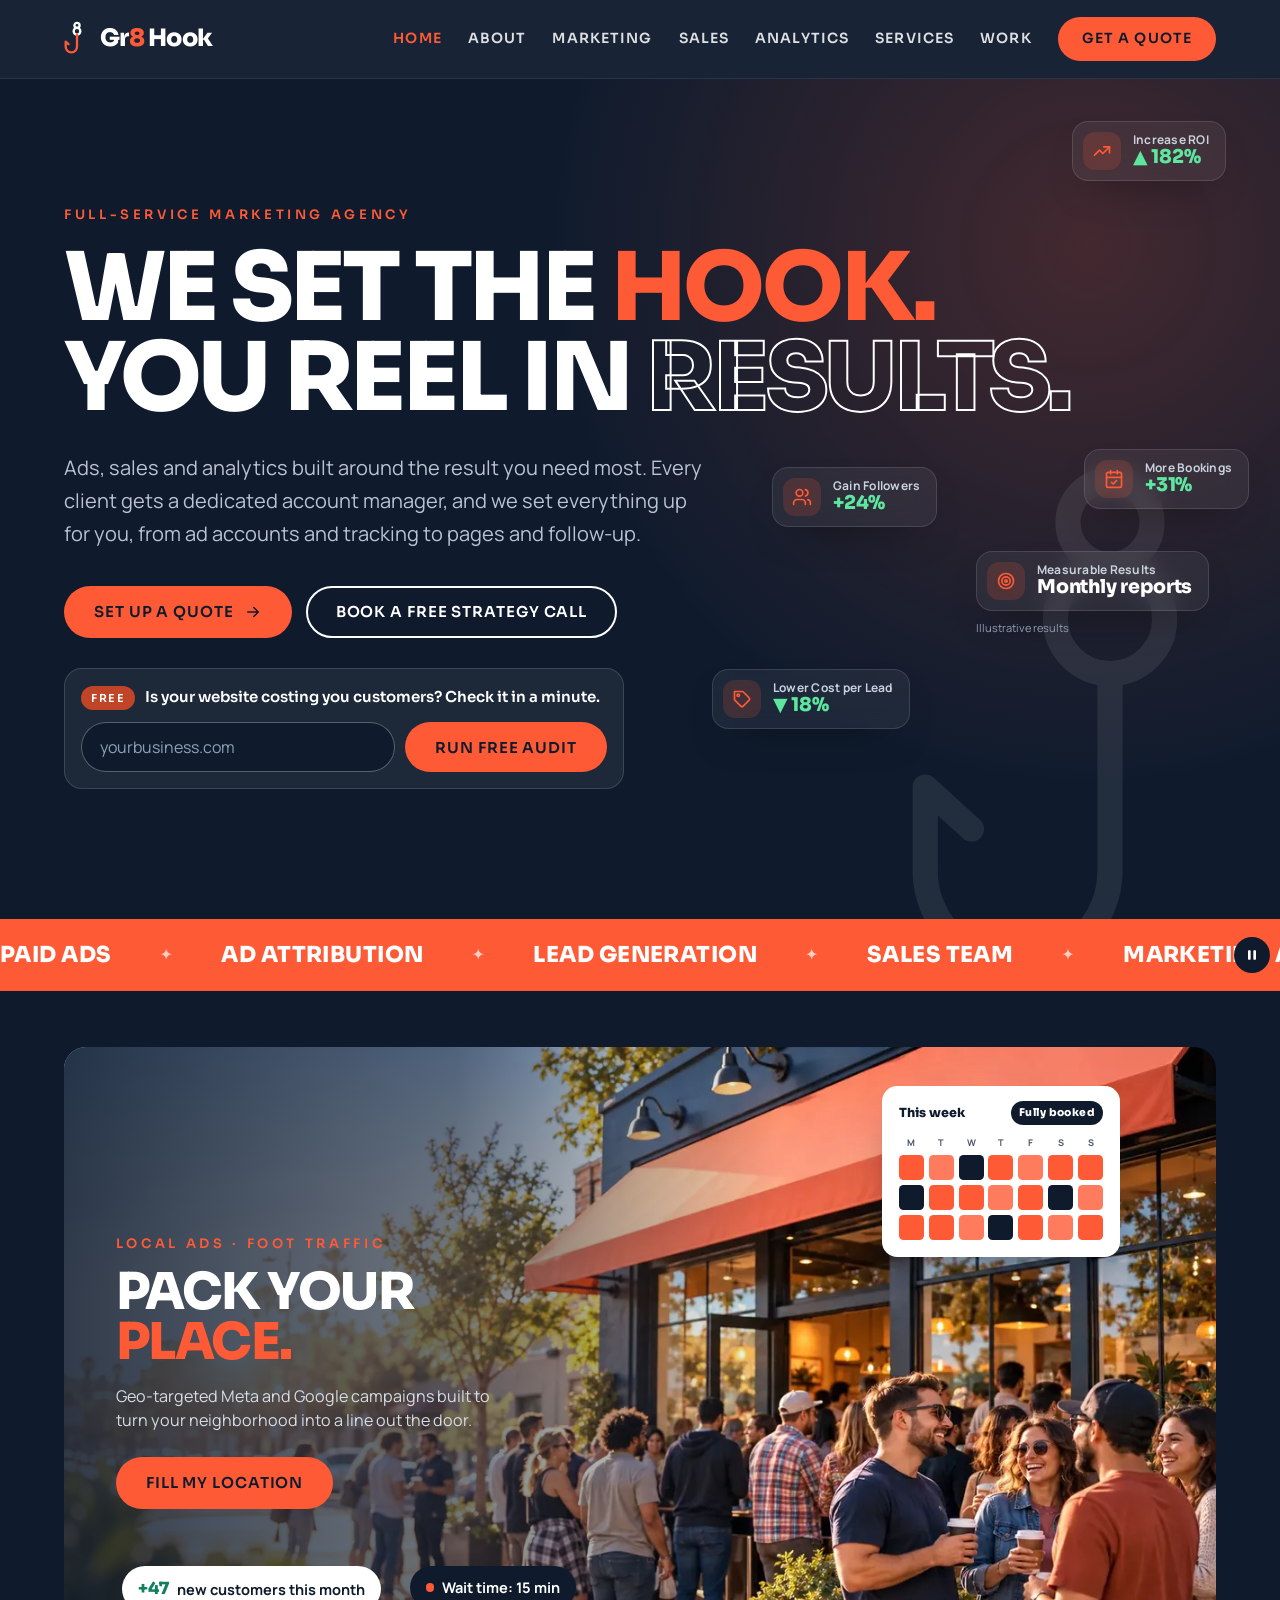
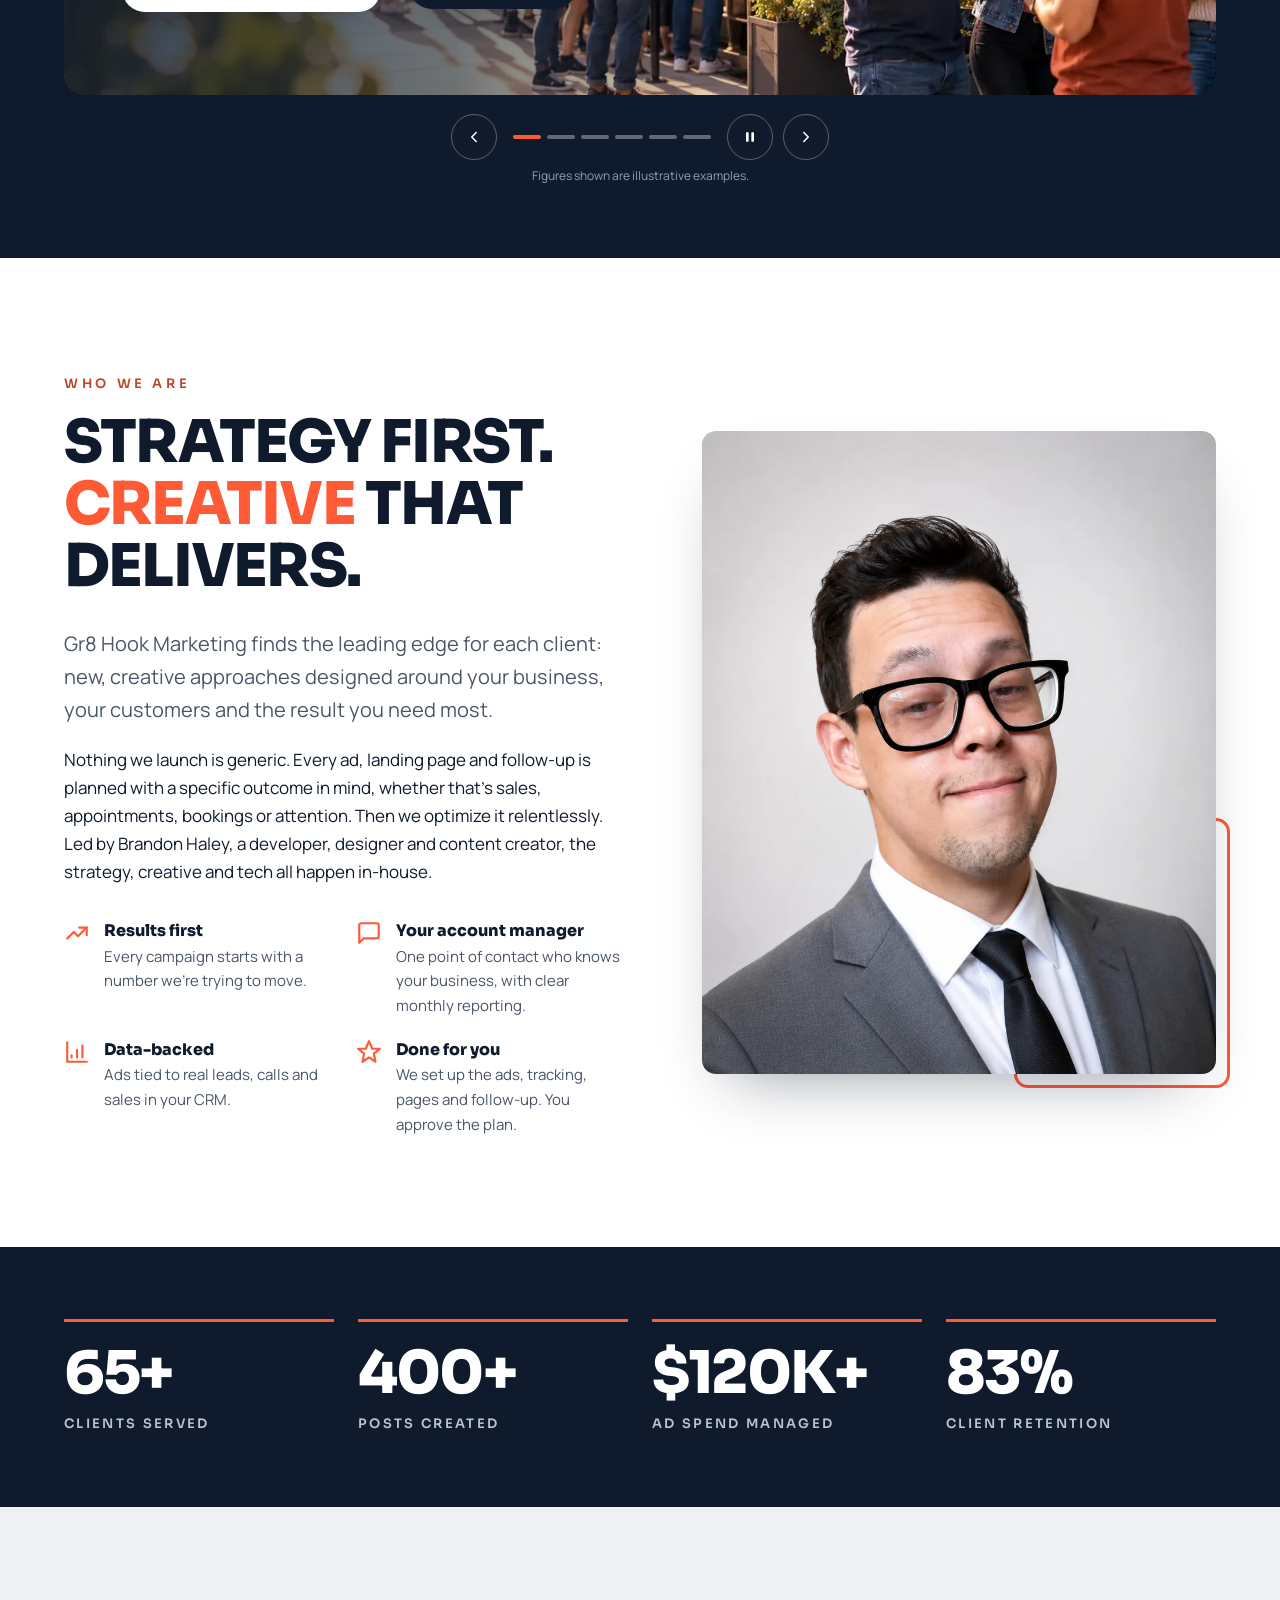
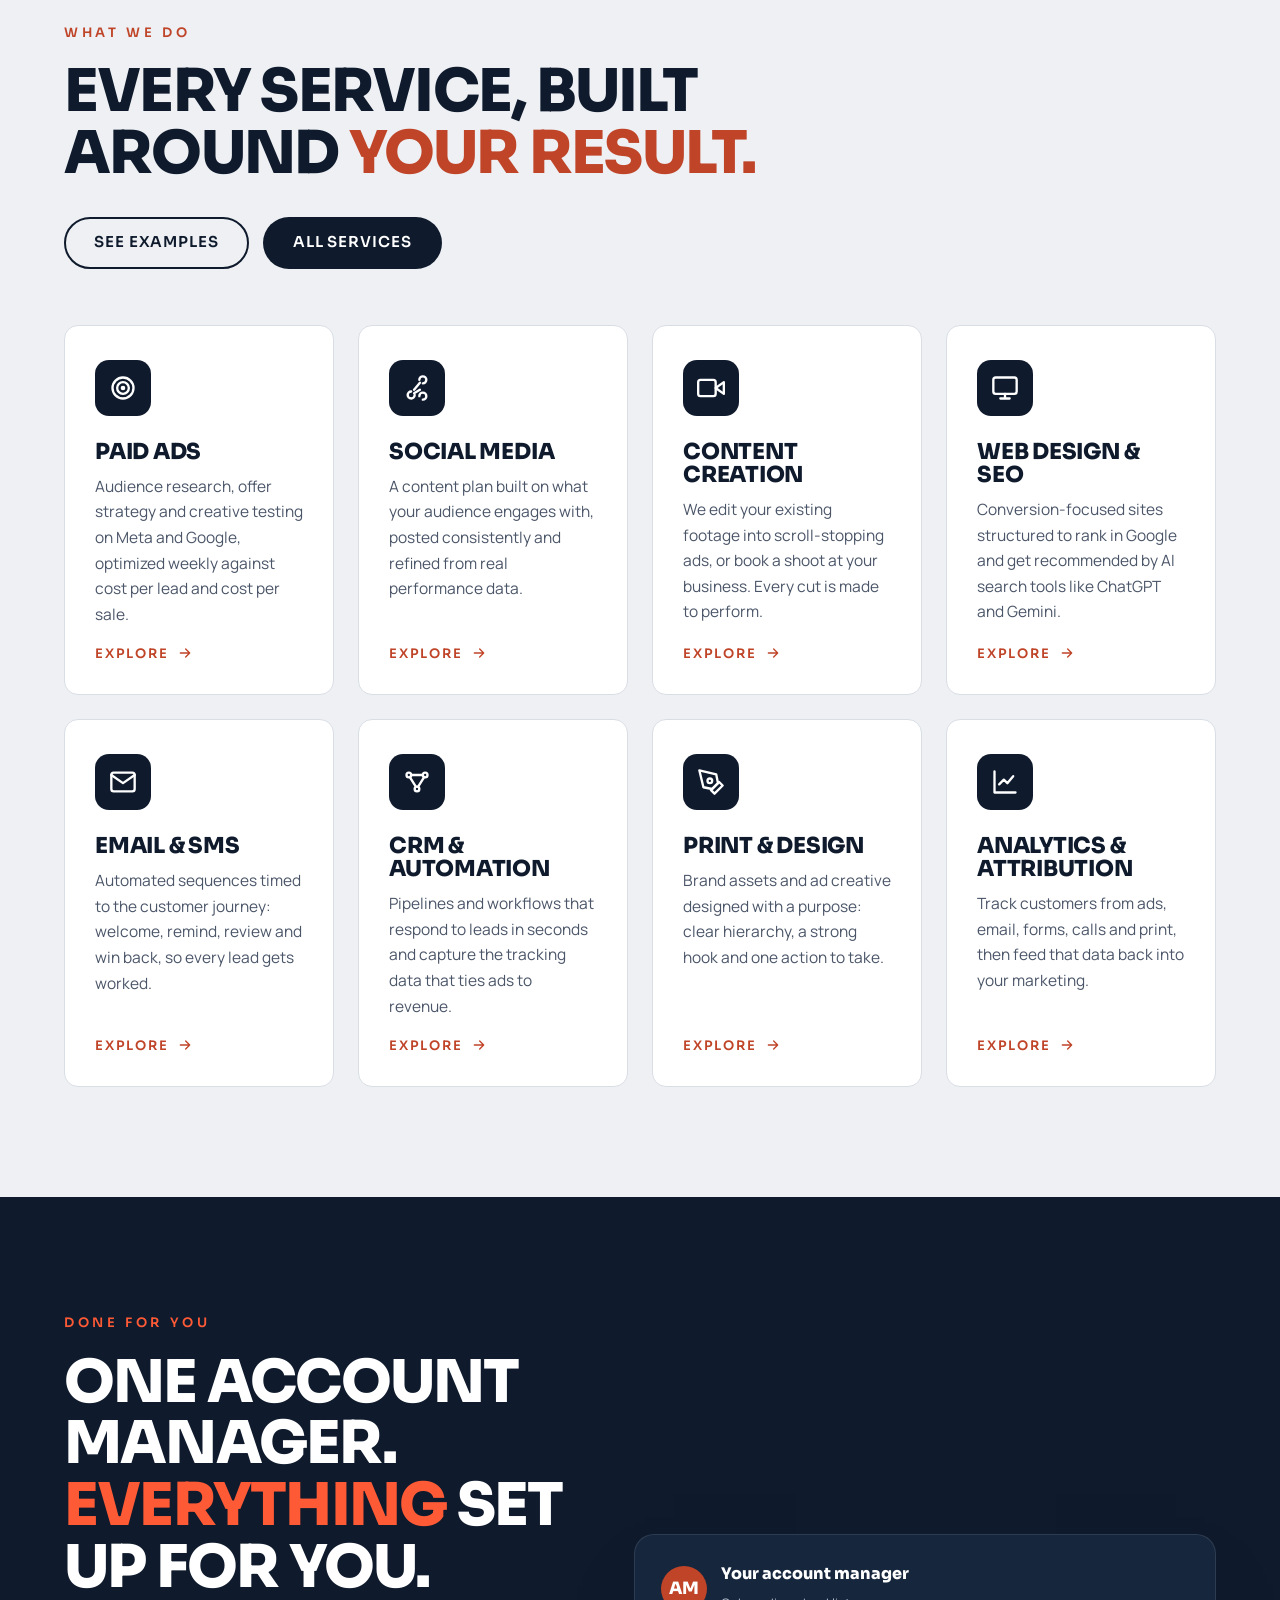
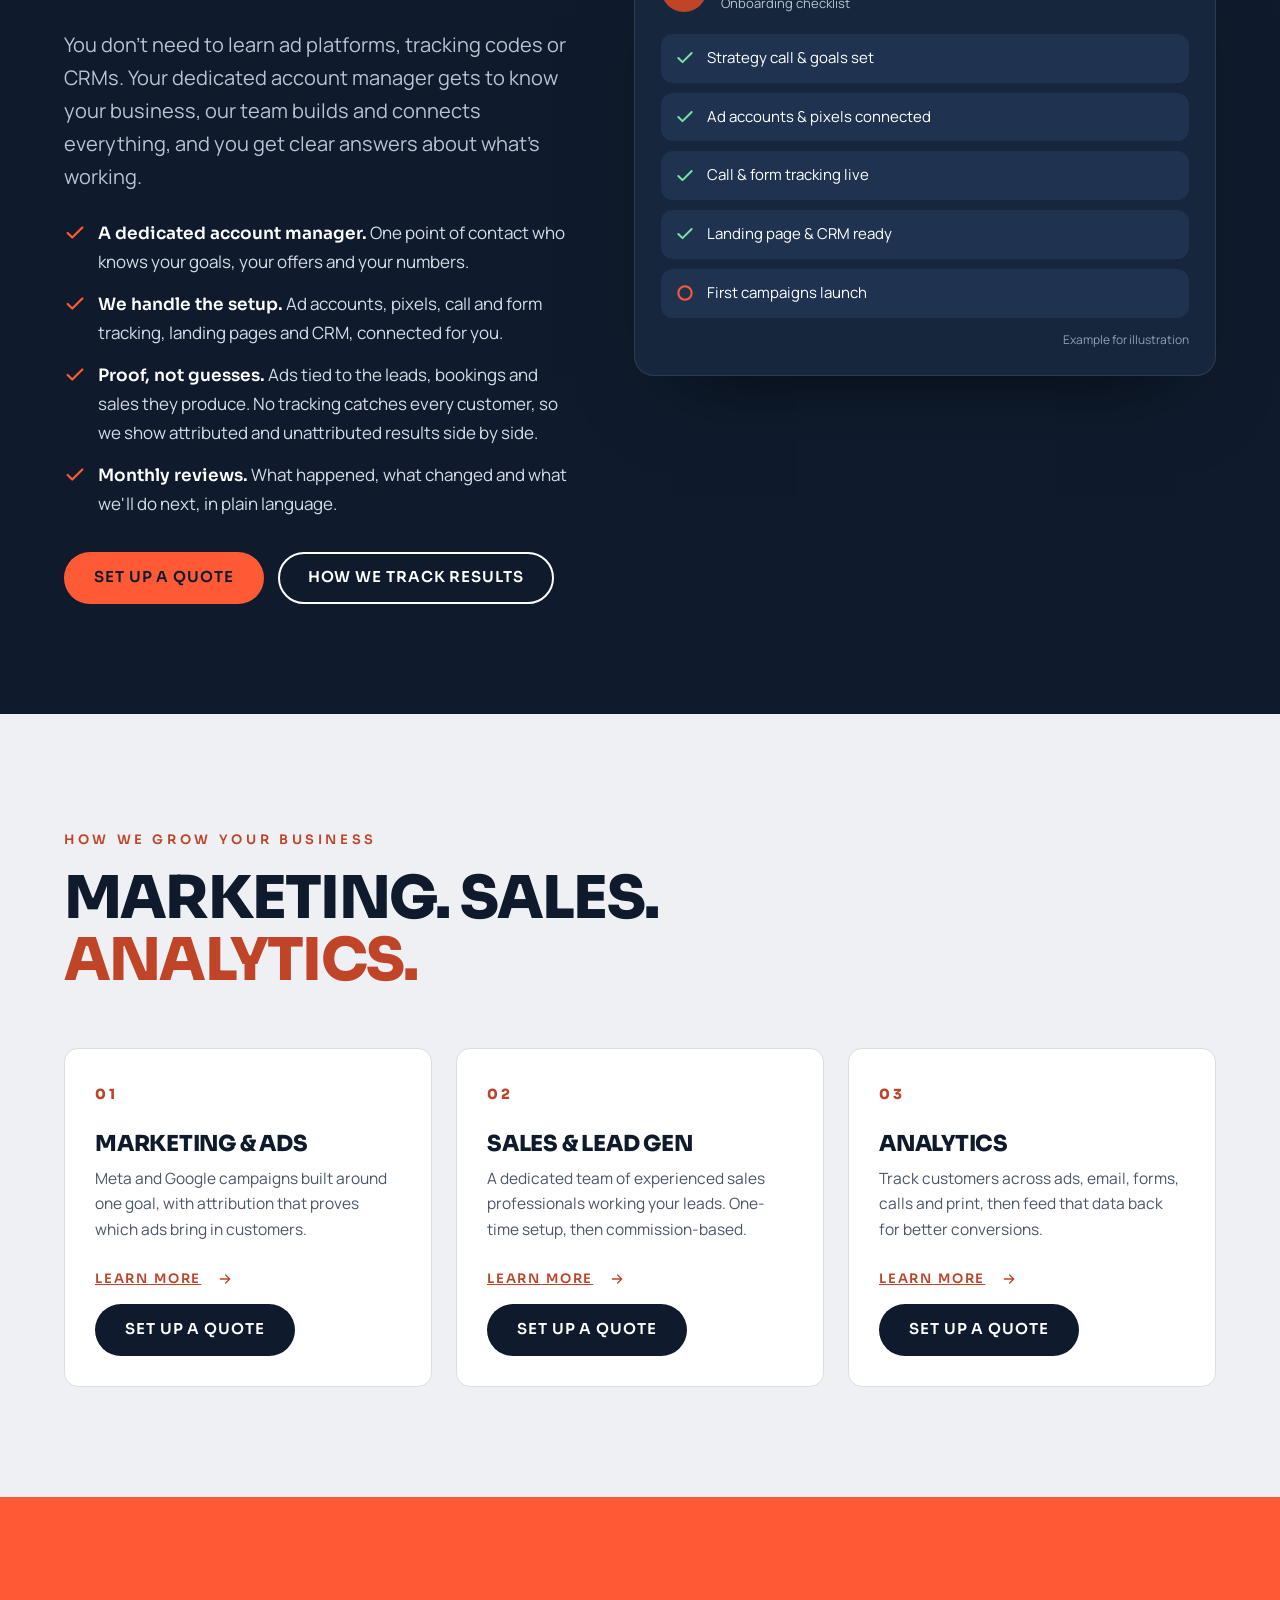
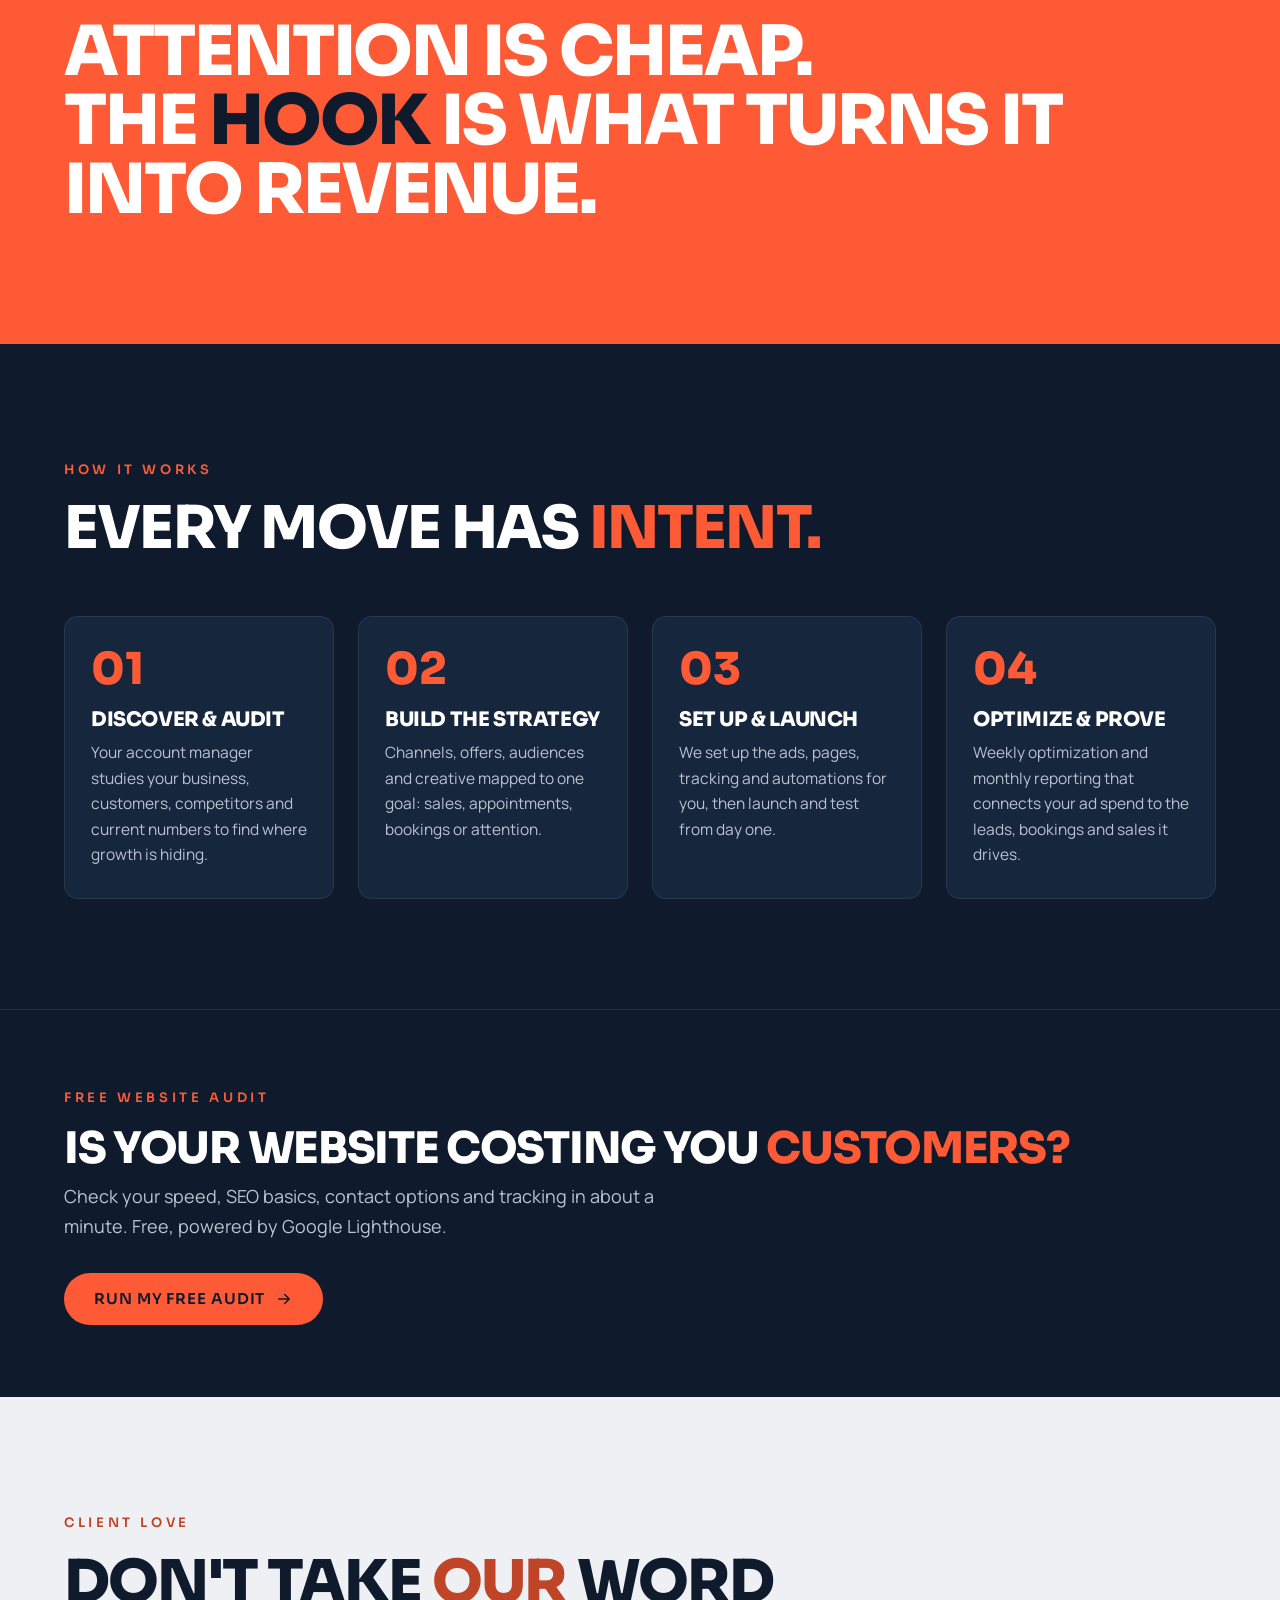
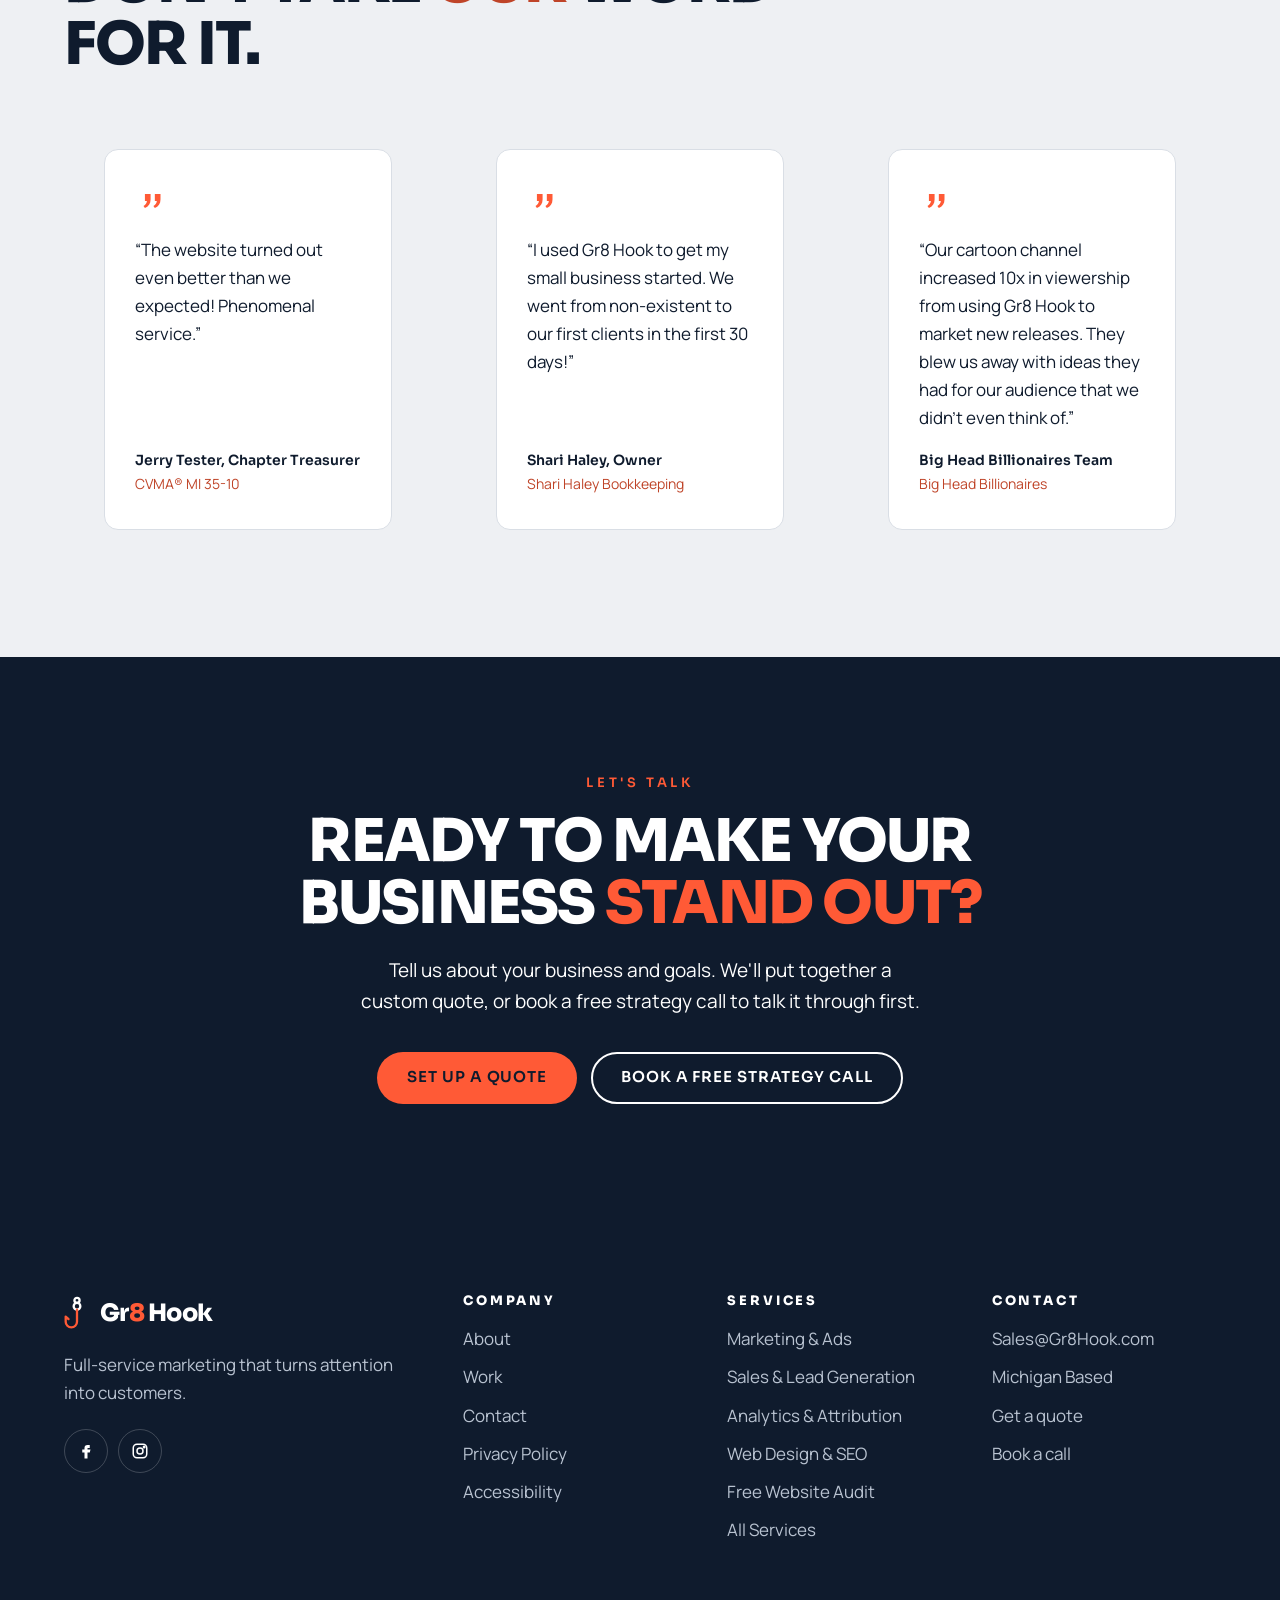
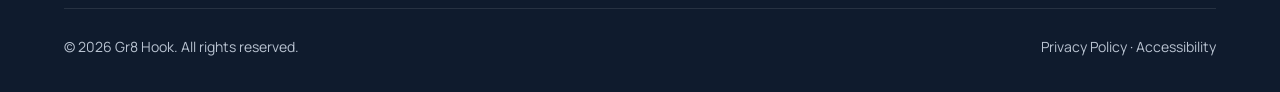
==== commit 0c66ce3e: "Audit: findings follow the selected device and explain each score; plain-language reasons per catego" ====
--- a/index.html
+++ b/index.html
@@ -179,7 +179,7 @@
 <link rel="icon" href="assets/favicon-32.png" type="image/png" sizes="32x32">
 <link rel="preload" href="assets/fonts/sora-latin-800-normal.woff2" as="font" type="font/woff2" crossorigin>
 <link rel="preload" href="assets/fonts/manrope-latin-400-normal.woff2" as="font" type="font/woff2" crossorigin>
-<link rel="stylesheet" href="css/style.min.css?v=75f01a68a6">
+<link rel="stylesheet" href="css/style.min.css?v=189093b026">
 <!-- Meta Pixel Code -->
 <script>
 !function(f,b,e,v,n,t,s)
--- a/css/style.min.css
+++ b/css/style.min.css
@@ -1 +1 @@
-@font-face{font-family: "Manrope";font-style: normal;font-weight: 400;font-display: swap;src: url("../assets/fonts/manrope-latin-400-normal.woff2") format("woff2")}@font-face{font-family: "Manrope";font-style: normal;font-weight: 500;font-display: swap;src: url("../assets/fonts/manrope-latin-500-normal.woff2") format("woff2")}@font-face{font-family: "Manrope";font-style: normal;font-weight: 700;font-display: swap;src: url("../assets/fonts/manrope-latin-700-normal.woff2") format("woff2")}@font-face{font-family: "Sora";font-style: normal;font-weight: 600;font-display: swap;src: url("../assets/fonts/sora-latin-600-normal.woff2") format("woff2")}@font-face{font-family: "Sora";font-style: normal;font-weight: 800;font-display: swap;src: url("../assets/fonts/sora-latin-800-normal.woff2") format("woff2")}:root{--navy: #0F1B2D;--navy-2: #16263D;--navy-3: #1F3350;--coral: #FF5A36;--coral-dark: #E2431F;--ink: #0F1B2D;--slate: #4A5568;--mist: #EEF0F3;--line: #D9DEE5;--white: #FFFFFF;--radius: 14px;--max: 1200px;--head: "Sora",system-ui,sans-serif;--body: "Manrope",system-ui,sans-serif}*,*::before,*::after{box-sizing: border-box}html{scroll-behavior: smooth}body{margin: 0;font-family: var(--body);font-size: 17px;line-height: 1.65;color: var(--ink);background: var(--white);-webkit-font-smoothing: antialiased}img,svg{display: block;max-width: 100%}a{color: inherit}h1,h2,h3,h4{font-family: var(--head);line-height: 1.05;margin: 0 0 .5em;letter-spacing: -.02em}p{margin: 0 0 1em}.container{width: 100%;max-width: var(--max);margin: 0 auto;padding: 0 24px}.section{padding: 110px 0}.section--tight{padding: 72px 0}.dark{background: var(--navy);color: var(--white)}.mist{background: var(--mist)}.coral-bg{background: var(--coral);color: var(--white)}.eyebrow{display: inline-block;font-family: var(--head);font-size: 13px;font-weight: 600;letter-spacing: .28em;text-transform: uppercase;color: var(--coral);margin-bottom: 18px}.display{font-size: clamp(44px, 7.4vw, 104px);font-weight: 800;text-transform: uppercase;letter-spacing: -.035em;line-height: .95}.h2{font-size: clamp(34px, 4.6vw, 60px);font-weight: 800;text-transform: uppercase;letter-spacing: -.03em}.accent{color: var(--coral)}.outline-text{color: transparent;-webkit-text-stroke: 2px currentColor}.dark .outline-text{-webkit-text-stroke-color: var(--white)}.lead{font-size: 20px;color: var(--slate);max-width: 640px}.dark .lead{color: #B9C3D1}.btn{display: inline-flex;align-items: center;gap: 10px;min-height: 52px;padding: 0 28px;font-family: var(--head);font-weight: 600;font-size: 15px;letter-spacing: .06em;text-transform: uppercase;text-decoration: none;border-radius: 999px;border: 2px solid transparent;cursor: pointer;transition: background .2s,color .2s,border-color .2s,transform .2s}.btn:hover{transform: translateY(-2px)}.btn--coral{background: var(--coral);color: var(--white)}.btn--coral:hover{background: var(--coral-dark)}.btn--ghost{border-color: currentColor;background: transparent}.btn--ghost:hover{background: var(--white);color: var(--navy);border-color: var(--white)}.btn--navy{background: var(--navy);color: var(--white)}.btn--navy:hover{background: var(--navy-3)}.btn svg{width: 18px;height: 18px}.btn-row{display: flex;flex-wrap: wrap;gap: 14px}.site-header{position: sticky;top: 0;z-index: 50;background: rgba(15, 27, 45, .96);backdrop-filter: blur(8px);color: var(--white);border-bottom: 1px solid rgba(255,255,255,.08)}.site-header .container{display: flex;align-items: center;justify-content: space-between;height: 78px;gap: 24px}.brand{display: flex;align-items: center;gap: 10px;text-decoration: none}.brand svg{width: 26px;height: 36px}.brand span{font-family: var(--head);font-weight: 800;font-size: 24px;letter-spacing: -.03em}.nav{display: flex;align-items: center;gap: 26px}.nav a{text-decoration: none;font-family: var(--head);font-size: 14px;font-weight: 600;letter-spacing: .08em;text-transform: uppercase;opacity: .85}.nav a:hover,.nav a[aria-current="page"]{opacity: 1;color: var(--coral)}.nav .btn{min-height: 44px;padding: 0 22px;opacity: 1}.nav .btn:hover{color: var(--white)}.nav-toggle{display: none;width: 44px;height: 44px;border: 0;border-radius: 10px;background: var(--navy-3);color: var(--white);cursor: pointer;align-items: center;justify-content: center}.nav-toggle svg{width: 22px;height: 22px}.hero{position: relative;overflow: hidden;padding: 120px 0 130px}.hero::before{content: "";position: absolute;inset: 0;background: radial-gradient(circle at 85% 20%,rgba(255,90,54,.22), transparent 42%),linear-gradient(transparent 0 0);pointer-events: none}.hero .container{position: relative}.hero .display{margin-bottom: 28px}.hero .lead{margin-bottom: 36px}.hero-mark{position: absolute;right: -40px;bottom: -120px;width: 420px;opacity: .08;pointer-events: none}.hero--page{padding: 100px 0 90px}.hero--page .display{font-size: clamp(40px, 6vw, 84px)}.strip{background: var(--coral);color: var(--white);overflow: hidden;padding: 18px 0}.strip-track{display: flex;gap: 48px;width: max-content;animation: scroll 32s linear infinite}.strip-track span{font-family: var(--head);font-weight: 800;font-size: 22px;text-transform: uppercase;letter-spacing: .02em;white-space: nowrap;display: flex;align-items: center;gap: 48px}.strip-track span::after{content: "✦";font-size: 16px;opacity: .7}@keyframes scroll{to{transform: translateX(-50%)}}@media (prefers-reduced-motion: reduce){.strip-track{animation: none}}.split{display: grid;grid-template-columns: 1.1fr 1fr;gap: 72px;align-items: center}.split--top{align-items: start}.photo-ph{aspect-ratio: 4 / 5;border-radius: var(--radius);background: repeating-linear-gradient(135deg,var(--mist) 0 14px, #E4E8ED 14px 28px);display: flex;align-items: center;justify-content: center;text-align: center;color: var(--slate);font-family: var(--head);font-size: 14px;letter-spacing: .1em;text-transform: uppercase;padding: 24px}.dark .photo-ph{background: repeating-linear-gradient(135deg,var(--navy-2) 0 14px,var(--navy-3) 14px 28px);color: #8FA0B6}.photo-ph--wide{aspect-ratio: 16 / 10}.photo{margin: 0;position: relative}.photo img{display: block;width: 100%;height: auto;aspect-ratio: 4 / 5;object-fit: cover;border-radius: var(--radius);box-shadow: 0 30px 60px -30px rgba(15,27,45,.45)}.photo::after{content: "";position: absolute;right: -14px;bottom: -14px;width: 42%;height: 42%;border: 3px solid var(--coral);border-radius: var(--radius);z-index: -1}@media (max-width: 620px){.photo::after{right: -8px;bottom: -8px}}.values{display: grid;grid-template-columns: repeat(2,minmax(0, 1fr));gap: 18px;margin-top: 32px}.value{display: flex;gap: 14px;align-items: flex-start}.value svg{flex: none;width: 26px;height: 26px;color: var(--coral);margin-top: 2px}.value strong{display: block;font-family: var(--head);font-size: 16px}.value p{margin: 0;font-size: 15px;color: var(--slate)}.tags{display: flex;flex-wrap: wrap;gap: 12px;margin-top: 28px}.tag{border: 2px solid currentColor;border-radius: 999px;padding: 10px 22px;font-family: var(--head);font-weight: 600;font-size: 14px;letter-spacing: .1em;text-transform: uppercase}.stats{display: grid;grid-template-columns: repeat(4,minmax(0, 1fr));gap: 24px}.stat{border-top: 3px solid var(--coral);padding-top: 22px}.stat b{display: block;font-family: var(--head);font-size: clamp(40px, 4.6vw, 64px);font-weight: 800;line-height: 1;letter-spacing: -.03em}.stat span{display: block;margin-top: 10px;font-family: var(--head);font-size: 13px;letter-spacing: .18em;text-transform: uppercase;color: #B9C3D1}.section-head{display: flex;justify-content: space-between;align-items: end;gap: 32px;margin-bottom: 56px;flex-wrap: wrap}.section-head .h2{margin: 0;max-width: 760px}.cards{display: grid;grid-template-columns: repeat(3,minmax(0, 1fr));gap: 24px}.cards--4{grid-template-columns: repeat(4,minmax(0, 1fr))}.card{position: relative;display: flex;flex-direction: column;background: var(--white);border: 1px solid var(--line);border-radius: var(--radius);padding: 34px 30px 30px;text-decoration: none;color: var(--ink);transition: transform .25s,box-shadow .25s,border-color .25s}.card:hover{transform: translateY(-6px);box-shadow: 0 22px 44px -22px rgba(15,27,45,.35);border-color: var(--coral)}.card-num{font-family: var(--head);font-weight: 800;font-size: 14px;letter-spacing: .2em;color: var(--coral);margin-bottom: 26px}.card-icon{width: 56px;height: 56px;border-radius: 14px;background: var(--navy);color: var(--white);display: flex;align-items: center;justify-content: center;margin-bottom: 24px}.card-icon svg{width: 28px;height: 28px}.card h3{font-size: 22px;text-transform: uppercase;letter-spacing: -.01em}.card p{color: var(--slate);font-size: 15.5px}.card ul{list-style: none;padding: 0;margin: 4px 0 22px}.card li{position: relative;padding-left: 22px;font-size: 15px;color: var(--slate);margin-bottom: 6px}.card li::before{content: "";position: absolute;left: 0;top: 10px;width: 10px;height: 2px;background: var(--coral)}.card-link{margin-top: auto;display: inline-flex;align-items: center;gap: 8px;font-family: var(--head);font-weight: 600;font-size: 13px;letter-spacing: .14em;text-transform: uppercase;color: var(--coral)}.card-link svg{width: 16px;height: 16px;transition: transform .2s}.card:hover .card-link svg{transform: translateX(4px)}.band{padding: 120px 0}.band blockquote{margin: 0;font-family: var(--head);font-weight: 800;text-transform: uppercase;font-size: clamp(34px, 5.4vw, 76px);line-height: 1;letter-spacing: -.03em;max-width: 1080px}.steps{display: grid;grid-template-columns: repeat(4,minmax(0, 1fr));gap: 24px;counter-reset: step}.step{padding: 30px 26px;border-radius: var(--radius);background: var(--navy-2);border: 1px solid rgba(255,255,255,.08)}.step::before{counter-increment: step;content: "0" counter(step);display: block;font-family: var(--head);font-weight: 800;font-size: 44px;color: var(--coral);line-height: 1;margin-bottom: 18px}.step h3{font-size: 20px;text-transform: uppercase}.step p{margin: 0;color: #B9C3D1;font-size: 15.5px}.quotes{display: grid;grid-template-columns: repeat(3,minmax(0, 1fr));gap: 24px}.quote{background: var(--white);border-radius: var(--radius);padding: 34px 30px;border: 1px solid var(--line);display: flex;flex-direction: column}.quote svg{width: 34px;height: 34px;color: var(--coral);margin-bottom: 18px}.quote p{font-size: 17px}.quote footer{margin-top: auto;font-family: var(--head);font-size: 14px}.quote footer span{display: block;color: var(--slate);font-family: var(--body);font-size: 14px}.work-grid{display: grid;grid-template-columns: repeat(2,minmax(0, 1fr));gap: 28px}.work-item{text-decoration: none;color: inherit}.work-item .photo-ph{aspect-ratio: 16 / 11;margin-bottom: 18px;transition: transform .3s}.work-item:hover .photo-ph{transform: scale(.985)}.work-img{display: block;width: 100%;height: auto;aspect-ratio: 16 / 11;object-fit: cover;border-radius: var(--radius);margin-bottom: 18px;transition: transform .3s,box-shadow .3s}.work-item:hover .work-img{transform: translateY(-4px);box-shadow: 0 26px 50px -28px rgba(15,27,45,.5)}.hero--img{background: linear-gradient(90deg,rgba(15,27,45,.95) 0%,rgba(15,27,45,.8) 38%,rgba(15,27,45,.15) 62%,rgba(15,27,45,0) 100%),var(--banner) right center / auto 100% no-repeat,var(--navy)}.hero--img::before{display: none}@media (max-width: 860px){.hero--img{background: linear-gradient(180deg,rgba(15,27,45,.78),rgba(15,27,45,.94)),var(--banner) 72% center / cover no-repeat,var(--navy)}}.hero--about,.hero--work{--banner: url("../assets/img/banners/about.webp")}.hero--analytics{--banner: url("../assets/img/banners/analytics.webp")}@media (min-width: 861px){.hero--analytics{background: linear-gradient(90deg,rgba(15,27,45,.97) 0%,rgba(15,27,45,.9) 42%,rgba(15,27,45,.35) 68%,rgba(15,27,45,0) 100%),var(--banner) right center / auto 100% no-repeat,var(--navy)}}.hero--marketing{--banner: url("../assets/img/hero/screens.webp")}.hero--services{--banner: url("../assets/img/banners/services.webp")}.work-item h3{font-size: 24px;text-transform: uppercase;margin-bottom: 6px}.work-item p{color: var(--slate);margin: 0}.work-meta{font-family: var(--head);font-size: 12px;letter-spacing: .18em;text-transform: uppercase;color: var(--coral);margin-bottom: 8px}.svc{display: grid;grid-template-columns: 1fr 1.25fr;gap: 64px;padding: 80px 0;border-top: 1px solid var(--line);scroll-margin-top: 90px}.svc:first-of-type{border-top: 0}.svc-num{font-family: var(--head);font-weight: 800;font-size: 72px;line-height: 1;color: var(--coral);margin-bottom: 16px}.svc h2{font-size: clamp(30px, 3.6vw, 46px);text-transform: uppercase}.svc ul{list-style: none;padding: 0;margin: 20px 0 30px;display: grid;grid-template-columns: repeat(2,minmax(0, 1fr));gap: 10px 24px}.svc li{position: relative;padding-left: 22px;font-size: 16px}.svc li::before{content: "";position: absolute;left: 0;top: 11px;width: 10px;height: 2px;background: var(--coral)}.svc-index{display: flex;flex-wrap: wrap;gap: 10px;margin-top: 36px}.svc-index a{text-decoration: none;padding: 10px 18px;border-radius: 999px;border: 1px solid rgba(255,255,255,.25);font-family: var(--head);font-size: 13px;font-weight: 600;letter-spacing: .08em;text-transform: uppercase}.svc-index a:hover{background: var(--coral);border-color: var(--coral)}.cta{text-align: center;padding: 110px 0}.cta .h2{max-width: 900px;margin: 0 auto 20px}.cta p{max-width: 560px;margin: 0 auto 34px;font-size: 19px}.cta .btn-row{justify-content: center}.contact-grid{display: grid;grid-template-columns: 1fr 1.3fr;gap: 64px;align-items: start}.contact-list{list-style: none;padding: 0;margin: 28px 0 0;display: grid;gap: 18px}.contact-list li{display: flex;gap: 14px;align-items: center}.contact-list svg{width: 22px;height: 22px;color: var(--coral);flex: none}.contact-list a{text-decoration: none}.contact-list a:hover{color: var(--coral)}.form{background: var(--white);color: var(--ink);border-radius: 20px;padding: 40px;box-shadow: 0 30px 60px -30px rgba(15,27,45,.4)}.form-row{display: grid;grid-template-columns: repeat(2,minmax(0, 1fr));gap: 18px}.field{display: flex;flex-direction: column;gap: 8px;margin-bottom: 18px}.field label,.field legend{font-family: var(--head);font-size: 13px;font-weight: 600;letter-spacing: .08em;text-transform: uppercase}.field input,.field select,.field textarea{font: inherit;font-size: 16px;color: var(--ink);border: 1.5px solid var(--line);border-radius: 10px;padding: 13px 14px;background: var(--white);min-height: 50px}.field textarea{min-height: 120px;resize: vertical}.field input:focus,.field select:focus,.field textarea:focus{outline: none;border-color: var(--coral);box-shadow: 0 0 0 3px rgba(255,90,54,.18)}fieldset.field{border: 0;padding: 0;margin: 0 0 18px}.checks{display: grid;grid-template-columns: repeat(2,minmax(0, 1fr));gap: 8px 18px;margin-top: 6px}.checks label{display: flex;align-items: center;gap: 10px;font-family: var(--body);font-size: 15px;font-weight: 500;letter-spacing: 0;text-transform: none;cursor: pointer;min-height: 32px}.checks input{width: 18px;height: 18px;accent-color: var(--coral)}.checks label{padding: 4px 10px;margin: 0;border: 1.5px solid transparent;border-radius: 10px;transition: background .2s,border-color .2s}.checks label.is-included{background: rgba(255,90,54,.09);border-color: var(--coral)}.checks label.is-included::after{content: "Included";margin-left: auto;padding-left: 8px;white-space: nowrap;font-family: var(--head);font-size: 10px;font-weight: 600;letter-spacing: .1em;text-transform: uppercase;color: var(--coral-dark)}.pkg-pick{display: grid;grid-template-columns: repeat(auto-fit,minmax(150px, 1fr));gap: 10px;margin-top: 6px}.pkg-pick label{position: relative;display: flex;align-items: center;gap: 10px;min-height: 56px;padding: 10px 14px;border: 1.5px solid var(--line);border-radius: 12px;cursor: pointer;font-family: var(--body);text-transform: none;letter-spacing: 0;transition: border-color .2s,background .2s}.pkg-pick label:hover{border-color: var(--slate)}.pkg-pick input{width: 18px;height: 18px;accent-color: var(--coral);flex: none}.pkg-pick span{display: flex;flex-direction: column;line-height: 1.25}.pkg-pick b{font-family: var(--head);font-size: 15px}.pkg-pick small{font-size: 12.5px;color: var(--slate)}.pkg-pick label:has(input:checked){border-color: var(--coral);background: rgba(255,90,54,.07)}.pkg-pick--pro{border-color: rgba(255,90,54,.45) !important}.pkg-pick--none small{color: var(--slate)}.form-note.pkg-hint{text-align: left;margin-top: 8px}.pkg-hint:empty{display: none}.field .checks input,.field .pkg-pick input{min-height: 0;padding: 0;border: 0;box-shadow: none}.form .btn{width: 100%;justify-content: center}.form-note{font-size: 13px;color: var(--slate);margin: 14px 0 0;text-align: center}.legal{max-width: 820px}.legal h2{font-size: 26px;margin-top: 44px;text-transform: uppercase}.legal p,.legal li{color: var(--slate)}.site-footer{background: var(--navy);color: #B9C3D1;padding: 80px 0 34px}.footer-grid{display: grid;grid-template-columns: 1.6fr 1fr 1fr 1fr;gap: 40px}.site-footer .brand{color: var(--white);margin-bottom: 18px}.site-footer h4{font-size: 13px;letter-spacing: .22em;text-transform: uppercase;color: var(--white);margin-bottom: 18px}.site-footer ul{list-style: none;padding: 0;margin: 0;display: grid;gap: 10px}.site-footer a{text-decoration: none}.site-footer a:hover{color: var(--coral)}.socials{display: flex;gap: 10px;margin-top: 22px}.socials a{width: 44px;height: 44px;border-radius: 50%;border: 1px solid rgba(255,255,255,.2);display: flex;align-items: center;justify-content: center;color: var(--white)}.socials a:hover{background: var(--coral);border-color: var(--coral);color: var(--white)}.socials svg{width: 18px;height: 18px}.footer-bottom{display: flex;justify-content: space-between;flex-wrap: wrap;gap: 12px;margin-top: 64px;padding-top: 26px;border-top: 1px solid rgba(255,255,255,.1);font-size: 14px}.showcase{padding: 56px 0 72px}.slider{display: grid}.slide{grid-area: 1 / 1;position: relative;opacity: 0;visibility: hidden;transition: opacity .9s ease,visibility .9s;container-type: inline-size}.slide.is-active{opacity: 1;visibility: visible;z-index: 1}.hs-stage{position: relative;aspect-ratio: 1672 / 941;border-radius: 22px;overflow: hidden;background: var(--navy-2);font-size: calc(100cqw / 75)}.hs-stage > img{position: absolute;inset: 0;width: 100%;height: 100%;object-fit: cover;display: block}.hs-scrim--left{position: absolute;inset: 0;background: linear-gradient(90deg,rgba(15,27,45,.86) 0%,rgba(15,27,45,.6) 34%,rgba(15,27,45,0) 62%)}.hs-copy{position: absolute;top: 0;bottom: 0;z-index: 2;width: 44%;padding: 0 4.5%;display: flex;flex-direction: column;justify-content: center;align-items: flex-start;color: var(--navy)}.hs-copy--left{left: 0}.hs-copy--right{right: 0;width: 44%;padding: 0 4.5% 0 0}.hs-copy--narrow{width: 38%}.hs-copy--top{justify-content: flex-start;padding-top: 9%}.hs-copy--light{color: var(--white)}.hs-copy .eyebrow{margin-bottom: 1.2cqw}.hs-title{font-family: var(--head);font-weight: 800;text-transform: uppercase;letter-spacing: -.03em;line-height: .98;font-size: 4.4cqw;margin: 0 0 1.4cqw}.hs-copy p{font-size: max(15px, 1.4cqw);line-height: 1.5;margin: 0 0 2.2cqw;color: var(--slate);max-width: 34em}.hs-copy--light p{color: #D5DCE6}.ov{position: absolute;left: var(--x);top: var(--y);z-index: 1;font-family: var(--body);color: var(--navy);opacity: 0;transform: translateY(1.2em)}.slide.is-active .ov{animation: ovIn .7s cubic-bezier(.2,.8,.2,1) var(--d, 0s) both}@keyframes ovIn{to{opacity: 1;transform: none}}.ov-up,.ov-down{color: #12805C;font-weight: 800}.ov-chip{display: inline-flex;align-items: center;gap: .55em;white-space: nowrap;background: var(--white);border-radius: 999px;padding: .65em 1.1em;font-size: .95em;font-weight: 600;box-shadow: 0 1em 2.2em -1em rgba(15,27,45,.45)}.ov-chip b{font-family: var(--head);font-size: 1.15em}.ov-chip--dark{background: var(--navy);color: var(--white)}.ov-chip.ov-chip--glass,.ov-stat.ov-stat--glass{background: rgba(15,27,45,.55);color: var(--white);border: 1px solid rgba(255,255,255,.18);backdrop-filter: blur(8px);-webkit-backdrop-filter: blur(8px)}.ov-stat--glass small{color: #B9C3D1 !important}.ov-chip--glass .ov-up,.ov-stat--glass .ov-up{color: #5EE6A0}.ov-dot{width: .6em;height: .6em;border-radius: 50%;background: var(--coral);flex: none}.ov-dot--live{background: #3DD68C;box-shadow: 0 0 0 0 rgba(61,214,140,.6);animation: livePulse 1.8s infinite}@keyframes livePulse{70%{box-shadow: 0 0 0 .6em rgba(61,214,140,0)}100%{box-shadow: 0 0 0 0 rgba(61,214,140,0)}}.ov-spark{color: var(--coral)}.ov-stat{background: var(--white);border-radius: .9em;padding: .85em 1.15em;box-shadow: 0 1em 2.2em -1em rgba(15,27,45,.45)}.ov-stat small{display: block;font-family: var(--head);font-size: .68em;font-weight: 600;letter-spacing: .12em;text-transform: uppercase;color: var(--slate)}.ov-stat b{display: block;font-family: var(--head);font-size: 2em;font-weight: 800;letter-spacing: -.02em;line-height: 1.1}.ov-stat span{font-size: .78em}.ov-cal{width: 15.5em;background: var(--white);border-radius: 1em;padding: 1em 1.1em 1.1em;box-shadow: 0 1.4em 3em -1.2em rgba(15,27,45,.55)}.ov-cal-head{display: flex;justify-content: space-between;align-items: center;font-family: var(--head);font-size: .82em;font-weight: 700;margin-bottom: .8em}.ov-badge{background: var(--coral);color: var(--white);border-radius: 999px;padding: .3em .75em;font-size: .85em;letter-spacing: .04em}.ov-cal-grid{display: grid;grid-template-columns: repeat(7,minmax(0, 1fr));gap: .32em}.ov-cal-grid i{font-style: normal;font-size: .6em;font-weight: 700;text-align: center;color: var(--slate)}.ov-cal-grid s{aspect-ratio: 1;border-radius: .3em;background: var(--coral)}.ov-cal-grid s:nth-child(3n){background: #FF7B5E}.ov-cal-grid s:nth-child(5n){background: var(--navy)}.slide.is-active .ov-cal-grid s{animation: fillIn .4s ease both}.ov-cal-grid s:nth-of-type(n){animation-delay: calc(.5s + var(--i, 0) * 30ms)}@keyframes fillIn{from{transform: scale(.3);opacity: 0}}.ov-note{display: flex;align-items: center;gap: .8em;background: var(--white);border-radius: 1em;padding: .8em 1.1em .8em .8em;box-shadow: 0 1.2em 2.6em -1em rgba(15,27,45,.5);white-space: nowrap}.ov-note b{display: block;font-family: var(--head);font-size: .95em}.ov-note small{display: block;font-size: .78em;color: var(--slate)}.ov-note em{font-style: normal;font-size: .7em;font-weight: 700;color: var(--coral-dark);background: rgba(255,90,54,.1);border-radius: 999px;padding: .35em .7em;margin-left: .2em}.ov-icon{width: 2.5em;height: 2.5em;border-radius: .7em;background: var(--navy);color: var(--white);display: flex;align-items: center;justify-content: center;flex: none}.ov-icon--coral{background: var(--coral)}.ov-icon svg{width: 1.35em;height: 1.35em}.ov-result{display: flex;align-items: center;gap: .9em;width: 23em;background: var(--white);border-radius: 1em;padding: .9em 1.1em;box-shadow: 0 1.2em 2.6em -1em rgba(15,27,45,.45);border: 2px solid var(--coral)}.ov-rank{width: 2.1em;height: 2.1em;border-radius: 50%;background: var(--coral);color: var(--white);font-family: var(--head);font-weight: 800;display: flex;align-items: center;justify-content: center;flex: none}.ov-result-body b{display: block;font-family: var(--head);font-size: 1.05em}.ov-result-body small{display: block;font-size: .8em;color: var(--slate)}.ov-stars{color: #F5A623;letter-spacing: .05em}.ov-pin{margin-left: auto;color: var(--coral)}.ov-pin svg{width: 1.7em;height: 1.7em;display: block}.ov-roas{width: var(--w);height: var(--h);padding: 1.7em 1.9em 1.4em;display: flex;flex-direction: column}.ov-roas-top{display: flex;justify-content: space-between;align-items: flex-start}.ov-roas-top small{display: block;font-family: var(--head);font-size: .75em;font-weight: 600;letter-spacing: .14em;text-transform: uppercase;color: var(--slate)}.ov-roas-top b{display: block;font-family: var(--head);font-size: 3.1em;font-weight: 800;letter-spacing: -.03em;line-height: 1;margin-top: .1em}.ov-pill{background: rgba(18,128,92,.12);border-radius: 999px;padding: .35em .8em;font-size: .85em}.ov-bars{flex: 1;display: flex;align-items: flex-end;gap: .9em;margin-top: 1em;border-bottom: 1px solid var(--line)}.ov-bars span{flex: 1;height: var(--v);border-radius: .45em .45em 0 0;background: #FFC2B3;transform-origin: bottom}.ov-bars span:last-child{background: var(--coral)}.slide.is-active .ov-bars span{animation: grow .8s cubic-bezier(.2,.8,.2,1) both}.ov-bars span:nth-child(2){animation-delay: .35s !important}.ov-bars span:nth-child(3){animation-delay: .45s !important}.ov-bars span:nth-child(4){animation-delay: .55s !important}.ov-bars span:nth-child(5){animation-delay: .65s !important}.ov-bars span:nth-child(6){animation-delay: .75s !important}.ov-bars span:nth-child(1){animation-delay: .25s !important}@keyframes grow{from{transform: scaleY(0)}}.ov-months{display: grid;grid-template-columns: repeat(6,minmax(0, 1fr));gap: .9em;margin-top: .45em}.ov-months i{font-style: normal;font-size: .68em;text-align: center;color: var(--slate)}.ov-spark-card{width: 15em;background: var(--white);border-radius: 1em;padding: .9em 1.1em .7em;box-shadow: 0 1.2em 2.6em -1em rgba(15,27,45,.5)}.ov-spark-card div{display: flex;align-items: baseline;gap: .5em;flex-wrap: wrap}.ov-spark-card small{width: 100%;font-family: var(--head);font-size: .68em;font-weight: 600;letter-spacing: .12em;text-transform: uppercase;color: var(--slate)}.ov-spark-card b{font-family: var(--head);font-size: 1.7em;font-weight: 800;letter-spacing: -.02em}.ov-spark-card span{font-size: .8em}.ov-spark-card svg{display: block;width: 100%;height: 2.6em;margin-top: .3em}.slider-nav{grid-row: 2;justify-self: center;display: flex;align-items: center;gap: 10px;margin-top: 18px}.slider-btn{width: 46px;height: 46px;border-radius: 50%;border: 1px solid rgba(255,255,255,.3);background: transparent;color: var(--white);cursor: pointer;display: flex;align-items: center;justify-content: center}.slider-btn:hover{background: var(--coral);border-color: var(--coral)}.slider-btn svg{width: 18px;height: 18px}.slider-dots{display: flex;gap: 6px;margin: 0 6px}.slider-dot{width: 28px;height: 44px;border: 0;background: transparent;cursor: pointer;padding: 0;display: flex;align-items: center}.slider-dot::before{content: "";display: block;width: 100%;height: 4px;border-radius: 4px;background: rgba(255,255,255,.35);transition: background .3s}.slider-dot[aria-current="true"]::before{background: var(--coral)}.hs-note{margin: 6px 0 0;text-align: center;font-size: 12px;color: #8FA0B6}@media (prefers-reduced-motion: reduce){.ov,.slide.is-active .ov,.slide.is-active .ov-bars span,.slide.is-active .ov-cal-grid s{animation: none !important;opacity: 1;transform: none}}@media (max-width: 860px){.hs-copy,.hs-copy--right,.hs-copy--narrow{position: static;width: auto;padding: 22px 2px 0;color: var(--white)}.hs-copy p,.hs-copy--light p{color: #C9D2DE;font-size: 16px;margin-bottom: 18px}.hs-copy .eyebrow{margin-bottom: 10px}.hs-title{font-size: clamp(30px, 8.4vw, 44px);margin-bottom: 12px}.hs-scrim--left{display: none}.ov:not(.ov--key){display: none}.hs-stage{font-size: 10px}.ov--key{left: 12px;right: auto;top: auto;bottom: 12px;max-width: calc(100% - 24px)}.ov--key.ov-note{white-space: normal}.ov--key.ov-result{width: auto}.ov--key.ov-roas{left: var(--x);top: var(--y);bottom: auto;width: var(--w);height: var(--h);max-width: none;padding: .7em .9em 0}.ov-roas .ov-roas-top small,.ov-roas .ov-pill,.ov-roas .ov-months{display: none}.ov-roas .ov-roas-top b{font-size: 2em}.ov-roas .ov-bars{gap: .4em;margin-top: .4em}.hs-stage{border-radius: 16px}}.dash-split{display: grid;grid-template-columns: 1fr 1.15fr;gap: 64px;align-items: center}.check-list{list-style: none;padding: 0;margin: 26px 0 34px;display: grid;gap: 14px}.check-list li{display: flex;gap: 12px;align-items: flex-start}.check-list svg{flex: none;width: 22px;height: 22px;color: var(--coral);margin-top: 3px}.check-list strong{font-family: var(--head);font-weight: 600}.dash-mock{background: var(--navy-2);border: 1px solid rgba(255,255,255,.1);border-radius: 20px;padding: 22px;box-shadow: 0 40px 80px -40px rgba(0,0,0,.6)}.dash-top{display: flex;justify-content: space-between;align-items: center;margin-bottom: 18px;font-family: var(--head);font-size: 13px;color: #B9C3D1}.dash-top b{color: var(--white);font-size: 15px}.dash-pill{border: 1px solid rgba(255,255,255,.2);border-radius: 999px;padding: 6px 12px;font-size: 12px}.dash-kpis{display: grid;grid-template-columns: repeat(3,minmax(0, 1fr));gap: 12px;margin-bottom: 16px}.dash-kpi{background: var(--navy-3);border-radius: 12px;padding: 14px}.dash-kpi span{display: block;font-size: 12px;color: #B9C3D1;letter-spacing: .06em;text-transform: uppercase;font-family: var(--head)}.dash-kpi b{display: block;font-family: var(--head);font-size: 24px;color: var(--white);margin-top: 4px}.dash-kpi em{font-style: normal;font-size: 12px;color: #7BE0A8}.dash-chart{background: var(--navy-3);border-radius: 12px;padding: 16px 16px 10px}.dash-legend{display: flex;gap: 16px;font-size: 12px;color: #B9C3D1;margin-bottom: 12px}.dash-legend i{display: inline-block;width: 10px;height: 10px;border-radius: 3px;margin-right: 6px;vertical-align: -1px}.dash-bars{display: grid;grid-template-columns: repeat(6,minmax(0, 1fr));gap: 12px;height: 170px;align-items: end;border-bottom: 1px solid rgba(255,255,255,.15)}.dash-bars div{display: flex;gap: 4px;align-items: end;height: 100%}.dash-bars span{flex: 1;border-radius: 4px 4px 0 0}.bar-spend{background: #6B7C93}.bar-rev{background: var(--coral)}.dash-months{display: grid;grid-template-columns: repeat(6,minmax(0, 1fr));gap: 12px;font-size: 11px;color: #B9C3D1;text-align: center;margin-top: 6px}.dash-note{font-size: 12px;color: #8FA0B6;margin: 12px 0 0;text-align: right}.price-grid{display: grid;grid-template-columns: repeat(3,minmax(0, 1fr));gap: 24px}.price{display: flex;flex-direction: column;background: var(--white);border: 1px solid var(--line);border-radius: var(--radius);padding: 32px 28px}.price h3{font-size: 20px;text-transform: uppercase;margin-bottom: 14px}.price-amt{font-family: var(--head);font-weight: 800;font-size: 34px;letter-spacing: -.02em;line-height: 1.1}.price-unit{font-size: 14px;color: var(--slate);margin: 4px 0 2px}.price-vary{font-size: 13px;color: var(--coral-dark);font-weight: 700;margin-bottom: 18px}.price ul{list-style: none;padding: 0;margin: 0 0 24px}.price li{position: relative;padding-left: 22px;font-size: 15px;color: var(--slate);margin-bottom: 7px}.price li::before{content: "";position: absolute;left: 0;top: 10px;width: 10px;height: 2px;background: var(--coral)}.price .btn{margin-top: auto;align-self: flex-start}.price--feature{background: var(--navy);color: var(--white);border-color: var(--navy)}.price--feature .price-unit,.price--feature li{color: #B9C3D1}.price--feature .price-vary{color: var(--coral)}.fine{font-size: 14px;color: var(--slate);max-width: 820px;margin: 36px auto 0;text-align: center}.pkg-grid{display: grid;grid-template-columns: repeat(4,minmax(0, 1fr));gap: 20px;align-items: stretch}.pkg{position: relative;display: flex;flex-direction: column;background: var(--white);border: 1px solid var(--line);border-radius: var(--radius);padding: 32px 26px 28px}.pkg h3{font-size: 24px;text-transform: uppercase;margin-bottom: 6px}.pkg-for{font-size: 14.5px;color: var(--slate);min-height: 44px;margin-bottom: 18px}.pkg-price{font-family: var(--head);font-weight: 800;font-size: 44px;letter-spacing: -.03em;line-height: 1}.pkg-price span{font-size: 16px;font-weight: 600;letter-spacing: 0;color: var(--slate);margin-left: 2px}.pkg-note{font-size: 13.5px;color: var(--slate);margin: 10px 0 20px;min-height: 40px}.pkg ul{list-style: none;padding: 0;margin: 0 0 26px;border-top: 1px solid var(--line);padding-top: 18px}.pkg li{position: relative;padding-left: 26px;font-size: 15px;margin-bottom: 10px}.pkg li::before{content: "";position: absolute;left: 0;top: 6px;width: 14px;height: 8px;border-left: 2.5px solid var(--coral);border-bottom: 2.5px solid var(--coral);transform: rotate(-45deg)}.pkg .btn{margin-top: auto;justify-content: center}.pkg--pro{background: var(--navy);color: var(--white);border: 2px solid var(--coral);transform: translateY(-14px);box-shadow: 0 40px 70px -35px rgba(255,90,54,.55)}.pkg--pro .pkg-for,.pkg--pro .pkg-note,.pkg--pro .pkg-price span{color: #B9C3D1}.pkg--pro .pkg-note strong{color: var(--coral)}.pkg--pro ul{border-top-color: rgba(255,255,255,.14)}.pkg-badge{position: absolute;top: -14px;left: 50%;transform: translateX(-50%);white-space: nowrap;background: var(--coral);color: var(--white);font-family: var(--head);font-size: 12px;font-weight: 600;letter-spacing: .14em;text-transform: uppercase;padding: 6px 14px;border-radius: 999px}.price-was{font-family: var(--head);font-size: 16px;color: var(--slate)}.price-tag{display: inline-block;vertical-align: middle;font-size: 11px;letter-spacing: .12em;text-transform: uppercase;background: var(--coral);color: var(--white);padding: 4px 9px;border-radius: 999px;margin-left: 6px}.price-tiers{margin: 0 0 18px;display: grid;gap: 6px}.price-tiers div{display: flex;justify-content: space-between;gap: 10px;font-size: 14px;background: var(--mist);border-radius: 8px;padding: 8px 12px}.price-tiers dt{font-weight: 700}.price-tiers dd{margin: 0;color: var(--slate);white-space: nowrap}.fine a{color: var(--coral)}.price--wide{grid-column: 1 / -1;display: grid;grid-template-columns: 1fr 1.3fr auto;gap: 18px 40px;align-items: center}.price--wide ul{margin: 0;display: grid;grid-template-columns: repeat(2,minmax(0, 1fr));gap: 4px 24px}.price--wide .btn{margin-top: 0;align-self: center}.price-per{font-size: 18px;font-weight: 600;color: var(--slate);margin-left: 2px}@media (max-width: 860px){.price--wide{grid-template-columns: 1fr}.price--wide .btn{align-self: flex-start}}@media (max-width: 620px){.price--wide ul{grid-template-columns: 1fr}}.soon{min-height: calc(100vh - 78px);display: flex;align-items: center}.soon-box{text-align: center;max-width: 720px;margin: 0 auto}.soon-box .lead{margin: 0 auto 34px}.reveal{opacity: 0;transform: translateY(24px);transition: opacity .7s ease,transform .7s ease}.reveal.is-in{opacity: 1;transform: none}@media (prefers-reduced-motion: reduce){.reveal{opacity: 1;transform: none;transition: none}}@media (max-width: 1024px){.cards,.cards--4,.quotes,.price-grid,.pkg-grid{grid-template-columns: repeat(2,minmax(0, 1fr))}.pkg-grid{gap: 32px 20px}.pkg--pro{transform: none}.steps,.stats{grid-template-columns: repeat(2,minmax(0, 1fr))}.footer-grid{grid-template-columns: 1fr 1fr}}@media (max-width: 1120px){.nav-toggle{display: inline-flex}.nav{position: absolute;top: 78px;left: 0;right: 0;flex-direction: column;align-items: flex-start;gap: 4px;background: var(--navy);padding: 16px 24px 28px;border-bottom: 1px solid rgba(255,255,255,.08);display: none}.nav.is-open{display: flex}.nav a{padding: 12px 0;font-size: 16px;width: 100%}.nav .btn{margin-top: 10px;width: auto;padding: 0 26px}}@media (max-width: 860px){.split,.contact-grid,.svc,.dash-split{grid-template-columns: 1fr;gap: 40px}.section{padding: 80px 0}.band{padding: 80px 0}}@media (max-width: 620px){body{font-size: 16px}.cards,.cards--4,.quotes,.work-grid,.values,.form-row,.checks,.svc ul,.price-grid,.pkg-grid{grid-template-columns: 1fr}.dash-kpis{grid-template-columns: 1fr 1fr}.dash-kpi:last-child{grid-column: span 2}.steps,.stats{grid-template-columns: 1fr 1fr;gap: 18px}.footer-grid{grid-template-columns: 1fr}.form{padding: 28px 22px}.hero{padding: 84px 0 96px}.hero-mark{width: 260px;right: -60px;bottom: -80px}}:root{--coral-ink: #BF4428}.eyebrow,.card-num,.card-link,.work-meta,.price-vary,.fine a,.ov-note em,.checks label.is-included::after{color: var(--coral-ink)}.mist .accent{color: var(--coral-ink)}.dark .eyebrow,.hs-copy--light .eyebrow,.price--feature .price-vary,.pkg--pro .pkg-note strong,.site-footer .eyebrow{color: var(--coral)}.btn--coral,.btn--coral:hover{color: var(--navy)}.btn--coral:hover{background: #FF7B5E}.ov-badge,.pkg-badge,.price-tag,.ov-rank{color: var(--navy)}.svc-index a:hover{color: var(--navy)}:where(a, button, input, select, textarea, summary, [tabindex]):focus-visible{outline: 3px solid var(--coral);outline-offset: 3px}.btn--coral:focus-visible{outline-color: var(--navy)}.dark .btn--coral:focus-visible,.site-header .btn--coral:focus-visible,.hs-copy--light .btn--coral:focus-visible{outline-color: var(--white)}.field input:focus,.field select:focus,.field textarea:focus{border-color: var(--coral-ink);box-shadow: 0 0 0 3px rgba(191,68,40,.4)}.skip-link{position: absolute;left: 16px;top: -80px;z-index: 100;background: var(--navy);color: var(--white);font-family: var(--head);font-weight: 600;padding: 12px 18px;border-radius: 10px;text-decoration: none}.skip-link:focus{top: 12px}.sr-only{position: absolute !important;width: 1px;height: 1px;padding: 0;margin: -1px;overflow: hidden;clip: rect(0 0 0 0);white-space: nowrap;border: 0}.site-footer .ft-h{font-size: 13px;letter-spacing: .22em;text-transform: uppercase;color: var(--white);margin-bottom: 18px}.strip{position: relative}.strip.is-paused .strip-track,.strip:hover .strip-track{animation-play-state: paused}.strip-toggle{position: absolute;right: 10px;top: 50%;transform: translateY(-50%);width: 36px;height: 36px;border-radius: 50%;border: 0;background: var(--navy);color: var(--white);cursor: pointer;display: flex;align-items: center;justify-content: center}.strip-toggle svg,.slider-toggle svg{width: 16px;height: 16px}.req{color: var(--coral-ink)}@media (max-width: 860px){.hs-copy .eyebrow{color: var(--coral)}}.ov-badge{background: var(--navy);color: var(--white)}.slider{grid-template-columns: minmax(0, 1fr)}.container > *,[class*="grid"] > *,.slider > *{min-width: 0}.hs-title{overflow-wrap: anywhere}.hero{overflow: hidden}@media (max-width: 860px){.form-row{grid-template-columns: minmax(0, 1fr)}}.field input,.field select,.field textarea{min-width: 0;max-width: 100%;box-sizing: border-box}@media (max-width: 400px){.steps,.stats{grid-template-columns: minmax(0, 1fr)}.slider-nav{gap: 4px}.slider-btn{width: 40px;height: 40px}.slider-dots{gap: 2px;margin: 0 2px}.slider-dot{width: 24px}}@media (min-width: 861px){.hero--img .display,.hero--img .lead{max-width: min(640px, 50vw)}}.strip--uses .strip-track{animation-direction: reverse;animation-duration: 48s}.work-img--top{object-position: left top}.work-video{object-fit: contain;background: #000}.work-item:hover .work-video{transform: none}#quote{scroll-margin-top: 100px}.quote footer a{color: var(--coral-ink);text-decoration: none}.quote footer a:hover{text-decoration: underline}.hero-badges{display: flex;flex-wrap: wrap;gap: 10px;margin-top: 36px}.hb{display: inline-flex;align-items: center;gap: 12px;white-space: nowrap;padding: 10px 16px 10px 10px;border-radius: 16px;background: rgba(255,255,255,.06);border: 1px solid rgba(255,255,255,.12);backdrop-filter: blur(10px);-webkit-backdrop-filter: blur(10px);box-shadow: 0 18px 40px -22px rgba(0,0,0,.6)}.hb-icon{width: 38px;height: 38px;flex: none;border-radius: 12px;display: flex;align-items: center;justify-content: center;background: rgba(255,90,54,.16);color: var(--coral)}.hb-icon svg{width: 20px;height: 20px}.hb-text{display: flex;flex-direction: column;line-height: 1.15}.hb-label{font-size: 12px;font-weight: 600;letter-spacing: .02em;color: #C9D2DE}.hb-val{font-family: var(--head);font-size: 19px;font-weight: 800;letter-spacing: -.01em;color: var(--white)}.hb-val--up{color: #5EE6A0}.hb-note{flex-basis: 100%;margin: 2px 0 0;font-size: 11px;color: #8FA0B6}@media (max-width: 1279px){.hero-badges{display: grid;grid-template-columns: repeat(4,minmax(0, 1fr));max-width: 900px}.hb{white-space: normal}.hb--b5{display: none}.hb-note{grid-column: 1 / -1}}@media (max-width: 700px){.hero-badges{grid-template-columns: repeat(2,minmax(0, 1fr))}.hb{flex-direction: column;align-items: flex-start;gap: 10px;padding: 12px}.hb-icon{width: 32px;height: 32px;border-radius: 10px}.hb-icon svg{width: 17px;height: 17px}.hb-val{font-size: 17px;white-space: nowrap}}@media (min-width: 1280px){.hero-badges{position: absolute;inset: 0;margin: 0;display: block;pointer-events: none}.hb{position: absolute;left: var(--x);top: var(--y);opacity: 0;animation: hbIn .8s cubic-bezier(.2,.8,.2,1) var(--d) forwards,hbFloat 2.4s ease-in-out calc(var(--d) + .8s) 2 alternate}.hb--b1{--x: 61%;--y: 268px;--d: .3s}.hb--b2{--x: 86%;--y: -78px;--d: .45s}.hb--b3{--x: 78%;--y: 352px;--d: .6s}.hb--b4{--x: 56%;--y: 470px;--d: .75s}.hb--b5{--x: 87%;--y: 250px;--d: .9s}.hb-note{position: absolute;left: 78%;top: 420px;margin: 0}}@keyframes hbIn{from{opacity: 0;transform: translateY(14px) scale(.96)}to{opacity: 1;transform: none}}@keyframes hbFloat{from{transform: translateY(0)}to{transform: translateY(-8px)}}@media (prefers-reduced-motion: reduce){.hb{animation: none !important;opacity: 1 !important}}.shorts{display: grid;grid-template-columns: repeat(3,minmax(0, 1fr));gap: 28px}.short-video{display: block;width: 100%;height: auto;aspect-ratio: 9 / 16;object-fit: cover;background: #000;border-radius: var(--radius);margin-bottom: 18px;box-shadow: 0 26px 50px -30px rgba(15,27,45,.55)}.short h3{font-size: 22px;text-transform: uppercase;margin-bottom: 6px}.short p{color: var(--slate);margin: 0}@media (max-width: 860px){.shorts{grid-template-columns: repeat(2,minmax(0, 1fr))}}@media (max-width: 560px){.shorts{grid-template-columns: minmax(0, 1fr);max-width: 360px;margin: 0 auto}}.see-ex{display: inline-flex;align-items: center;gap: 6px;margin-top: 16px;font-family: var(--head);font-size: 13px;font-weight: 700;letter-spacing: .08em;text-transform: uppercase;color: var(--coral-ink);text-decoration: none}.see-ex svg{width: 16px;height: 16px;transition: transform .2s}.see-ex:hover{text-decoration: underline}.see-ex:hover svg{transform: translateX(3px)}.svc .see-ex{display: flex;width: max-content}.price .see-ex{align-self: flex-start;margin: auto 0 14px}.price .see-ex + .btn{margin-top: 0}.price--feature .see-ex,.dark .see-ex{color: var(--coral)}.work-item[id],#shorts{scroll-margin-top: 100px}.diff-list{list-style: none;margin: 0;padding: 0;display: grid;gap: 18px}.diff-list li{display: flex;gap: 18px;padding: 26px 26px 24px;border: 1px solid var(--line);border-radius: var(--radius);background: var(--white)}.diff-icon{flex: none;width: 48px;height: 48px;border-radius: 14px;display: flex;align-items: center;justify-content: center;background: rgba(255,90,54,.12);color: var(--coral-ink)}.diff-icon svg{width: 24px;height: 24px}.diff-list h3{font-size: 20px;margin: 4px 0 8px}.diff-list p{color: var(--slate);margin: 0}.diff-list .see-ex{margin-top: 12px}.card--static:hover{transform: none;box-shadow: none;border-color: var(--line)}.section-head-note{margin: 0;max-width: 460px;font-size: 18px}.btn--ghost-dark:hover{background: var(--navy);color: var(--white);border-color: var(--navy)}.check-list--card{margin: 0;padding: 30px;background: var(--white);border: 1px solid var(--line);border-radius: var(--radius)}.dark .check-list li span{color: #D5DCE6}.dark .check-list strong{color: var(--white)}.flow{margin: 0;background: var(--navy-2);border: 1px solid rgba(255,255,255,.1);border-radius: 20px;padding: 28px;box-shadow: 0 40px 80px -40px rgba(0,0,0,.6)}.flow ol{list-style: none;margin: 0;padding: 0;display: grid;gap: 18px;position: relative}.flow ol::before{content: "";position: absolute;left: 9px;top: 12px;bottom: 12px;width: 2px;background: rgba(255,255,255,.14)}.flow li{display: flex;gap: 16px;align-items: center;position: relative}.flow-dot{flex: none;width: 20px;height: 20px;border-radius: 50%;background: var(--navy-3);border: 2px solid var(--coral)}.flow li > div{flex: 1;background: var(--navy-3);border-radius: 12px;padding: 14px 16px}.flow small{display: block;font-family: var(--head);font-size: 12px;letter-spacing: .08em;text-transform: uppercase;color: #B9C3D1}.flow b{font-family: var(--head);font-size: 16px}.flow-win .flow-dot{background: var(--coral)}.flow-win > div{background: rgba(255,90,54,.16);border: 1px solid rgba(255,90,54,.45)}.pay-grid{display: grid;grid-template-columns: repeat(2,minmax(0, 1fr));gap: 24px}.pay{background: var(--navy-2);border: 1px solid rgba(255,255,255,.1);border-radius: var(--radius);padding: 36px 32px}.pay--feature{border-color: var(--coral)}.pay-num{display: block;font-family: var(--head);font-weight: 800;font-size: 44px;line-height: 1;color: var(--coral);margin-bottom: 18px}.pay h3{font-size: 26px;text-transform: uppercase}.pay p{margin: 0;color: #B9C3D1}.pay-note{text-align: center;color: #B9C3D1;max-width: 640px;margin: 32px auto 0}.faq{display: grid;grid-template-columns: 1fr 1.6fr;gap: 64px;align-items: start}.faq-list{border-top: 1px solid var(--line)}.faq-item{border-bottom: 1px solid var(--line)}.faq-item summary{cursor: pointer;list-style: none;display: flex;justify-content: space-between;gap: 20px;align-items: center;padding: 22px 0;font-family: var(--head);font-weight: 600;font-size: 19px}.faq-item summary::-webkit-details-marker{display: none}.faq-item summary::after{content: "+";flex: none;font-size: 28px;line-height: 1;color: var(--coral-ink);transition: transform .2s}.faq-item[open] summary::after{transform: rotate(45deg)}.faq-item summary:focus-visible{outline: 3px solid var(--coral);outline-offset: 4px}.faq-item p{margin: 0 0 22px;color: var(--slate);max-width: 680px}.setup-card{margin: 0;background: var(--navy-2);border: 1px solid rgba(255,255,255,.1);border-radius: 20px;padding: 26px;box-shadow: 0 40px 80px -40px rgba(0,0,0,.6)}.setup-head{display: flex;align-items: center;gap: 14px;margin-bottom: 18px}.setup-avatar{flex: none;width: 46px;height: 46px;border-radius: 50%;background: var(--coral-ink);color: var(--white);display: flex;align-items: center;justify-content: center;font-family: var(--head);font-weight: 800}.setup-head b{display: block;font-family: var(--head);font-size: 16px}.setup-head small{color: #B9C3D1;font-size: 13px}.setup-list{list-style: none;margin: 0;padding: 0;display: grid;gap: 10px}.setup-list li{display: flex;align-items: center;gap: 12px;background: var(--navy-3);border-radius: 12px;padding: 12px 14px;font-size: 15px}.setup-list svg{flex: none;width: 20px;height: 20px;color: #7BE0A8}.setup-list .is-next svg{color: var(--coral)}@media (max-width: 960px){.faq{grid-template-columns: 1fr;gap: 24px}}@media (max-width: 620px){.pay-grid{grid-template-columns: 1fr}.check-list--card{padding: 22px}.flow{padding: 20px}}.card--core:hover{transform: none}.core-links{margin-top: auto;display: flex;flex-wrap: wrap;align-items: center;justify-content: space-between;gap: 14px;padding-top: 10px}.core-links .card-link{margin-top: 0}.core-links .card-link:hover svg{transform: translateX(4px)}.audit-hero .display{max-width: 900px}.audit-form{display: flex;gap: 12px;max-width: 760px;flex-wrap: wrap}.audit-form input{flex: 1 1 320px;min-width: 0;min-height: 58px;padding: 0 22px;border-radius: 999px;border: 1.5px solid rgba(255,255,255,.3);background: var(--navy-2);color: var(--white);font: inherit;font-size: 18px}.audit-form input::placeholder{color: #8FA0B6}.audit-form input:focus{outline: none;border-color: var(--coral);box-shadow: 0 0 0 3px rgba(255,90,54,.3)}.audit-form input[aria-invalid="true"]{border-color: #FF8A73}.audit-form .btn{min-height: 58px}.audit-form .btn:disabled{opacity: .6;cursor: progress}.audit-help{margin: 14px 0 0;font-size: 14px;color: #B9C3D1}.audit-error{margin: 12px 0 0;font-weight: 700;color: #FFB4A3}.audit-results{scroll-margin-top: 80px}.audit-results:focus{outline: none}.audit-progress{display: flex;align-items: center;gap: 18px;background: var(--white);border: 1px solid var(--line);border-radius: var(--radius);padding: 22px 26px;margin-bottom: 24px}.audit-progress-title{margin: 0;font-family: var(--head);font-weight: 700}.audit-progress-step{margin: 0;color: var(--slate)}.audit-spinner{flex: none;width: 34px;height: 34px;border-radius: 50%;border: 4px solid var(--line);border-top-color: var(--coral);animation: spin 1s linear infinite}@keyframes spin{to{transform: rotate(360deg)}}@media (prefers-reduced-motion: reduce){.audit-spinner{animation-duration: 3s}}.audit-report{background: var(--navy);color: var(--white);border-radius: 22px;padding: 36px;transition: opacity .3s}.audit-report.is-loading{opacity: .35}.audit-head{display: flex;justify-content: space-between;align-items: start;gap: 20px;flex-wrap: wrap;margin-bottom: 28px}.audit-head .h2{font-size: clamp(28px, 3.4vw, 42px);margin: 0 0 6px}.audit-site{margin: 0;color: #B9C3D1;display: flex;align-items: center;gap: 10px;flex-wrap: wrap;overflow-wrap: anywhere}.audit-badge{border: 1px solid rgba(255,255,255,.3);border-radius: 999px;padding: 3px 12px;font-size: 13px;color: var(--white)}.audit-toggle{display: inline-flex;border: 1px solid rgba(255,255,255,.2);border-radius: 999px;padding: 4px}.audit-toggle button{min-height: 40px;padding: 0 18px;border: 0;border-radius: 999px;background: transparent;color: #D5DCE6;font-family: var(--head);font-weight: 600;font-size: 14px;cursor: pointer}.audit-toggle button[aria-pressed="true"]{background: var(--white);color: var(--navy)}.audit-toggle button:focus-visible{outline: 3px solid var(--coral);outline-offset: 2px}.gauges{display: grid;grid-template-columns: repeat(4,minmax(0, 1fr));gap: 16px}.gauge{position: relative;display: flex;flex-direction: column;align-items: center;text-align: center;padding: 18px 10px;background: var(--navy-2);border-radius: var(--radius)}.gauge svg{width: 120px;height: 120px;transform: rotate(135deg)}.gauge circle{fill: none;stroke-width: 9;stroke-linecap: round}.g-track{stroke: rgba(255,255,255,.1)}.g-fill{transition: stroke-dasharray .9s ease}.gauge b{position: absolute;top: 56px;left: 0;right: 0;font-family: var(--head);font-size: 34px;line-height: 1}.g-label{font-family: var(--head);font-weight: 600;margin-top: -10px}.g-rating{font-size: 13px;color: #B9C3D1}.gauge--good .g-fill{stroke: #4CC38A}.gauge--good .g-rating{color: #7BE0A8}.gauge--ok .g-fill{stroke: #F5B841}.gauge--ok .g-rating{color: #F7C866}.gauge--poor .g-fill{stroke: #FF6B5B}.gauge--poor .g-rating{color: #FF9A8D}.audit-empty{grid-column: 1 / -1;margin: 0;padding: 20px;background: var(--navy-2);border-radius: var(--radius);color: #D5DCE6}.audit-metrics{list-style: none;padding: 0;margin: 16px 0 0;display: grid;grid-template-columns: repeat(4,minmax(0, 1fr));gap: 12px}.audit-metrics:empty{display: none}.metric{background: var(--navy-2);border-radius: 12px;padding: 14px 16px;border-left: 4px solid #8FA0B6}.metric span{display: block;font-size: 13px;color: #B9C3D1}.metric b{font-family: var(--head);font-size: 22px}.metric--pass{border-left-color: #4CC38A}.metric--warn{border-left-color: #F5B841}.metric--fail{border-left-color: #FF6B5B}.audit-groups{display: grid;grid-template-columns: repeat(2,minmax(0, 1fr));gap: 18px 36px;margin-top: 34px}.audit-group h3{display: flex;justify-content: space-between;align-items: baseline;gap: 12px;font-size: 18px;text-transform: uppercase;padding-bottom: 10px;border-bottom: 1px solid rgba(255,255,255,.12)}.audit-count{font-family: var(--body);font-size: 13px;font-weight: 600;text-transform: none;letter-spacing: 0;color: #B9C3D1}.audit-group ul{list-style: none;margin: 0;padding: 0}.finding{display: flex;gap: 12px;padding: 12px 0}.finding-icon{flex: none;display: flex}.finding-icon svg{width: 22px;height: 22px;margin-top: 2px}.finding h4{margin: 0 0 2px;font-size: 16px;letter-spacing: 0;line-height: 1.35}.finding p{margin: 0;font-size: 14.5px;color: #B9C3D1}.finding--pass .finding-icon{color: #7BE0A8}.finding--warn .finding-icon{color: #F7C866}.finding--fail .finding-icon{color: #FF9A8D}.finding--info .finding-icon{color: #9DB8FF}.audit-notes{margin: 24px 0 0;font-size: 13px;color: #8FA0B6}.audit-notes:empty{display: none}.audit-lead{display: grid;grid-template-columns: 1fr 1.1fr;gap: 48px;align-items: center;margin-top: 56px}.audit-what{display: grid;grid-template-columns: repeat(4,minmax(0, 1fr));gap: 24px}.audit-what > div{padding: 26px;background: var(--navy-2);border-radius: var(--radius);border: 1px solid rgba(255,255,255,.08)}.audit-what h3{font-size: 20px;text-transform: uppercase}.audit-what p{margin: 0;color: #B9C3D1;font-size: 15.5px}.audit-fine{margin: 28px 0 0;color: #B9C3D1;font-size: 15px;max-width: 760px}@media (max-width: 960px){.gauges,.audit-metrics,.audit-what{grid-template-columns: repeat(2,minmax(0, 1fr))}.audit-groups,.audit-lead{grid-template-columns: 1fr}}@media (max-width: 620px){.audit-report{padding: 22px 16px}.gauge svg{width: 96px;height: 96px}.gauge b{top: 46px;font-size: 28px}.audit-form .btn{width: 100%;justify-content: center}.audit-what{grid-template-columns: 1fr}}.audit-progress[hidden],.audit-lead[hidden]{display: none}.audit-band{background: var(--navy);color: var(--white);border-top: 1px solid rgba(255,255,255,.08)}.audit-band-inner{display: flex;align-items: center;justify-content: space-between;gap: 32px;flex-wrap: wrap}.audit-band .h2{font-size: clamp(28px, 3.4vw, 44px);margin-bottom: 10px}.audit-band .lead{color: #B9C3D1;margin: 0;font-size: 18px}.opt-in{display: flex;gap: 10px;align-items: flex-start;margin: 0 0 18px;font-size: 14.5px;color: var(--slate);cursor: pointer}.opt-in input{width: 18px;height: 18px;margin-top: 3px;accent-color: var(--coral);flex: none}.form-note a{color: var(--coral-ink)}.audit-lead > *{min-width: 0}.field select{width: 100%;min-width: 0}.audit-lead .h2{overflow-wrap: anywhere}.audit-pending{display: flex;align-items: center;gap: 14px}.audit-pending .audit-spinner{width: 26px;height: 26px;border-color: rgba(255,255,255,.15);border-top-color: var(--coral)}.audit-empty p{margin: 0 0 12px}.audit-retry{min-height: 44px}.hero-audit{margin-top: 30px;max-width: 560px;padding: 16px;border-radius: 18px;background: rgba(255,255,255,.06);border: 1px solid rgba(255,255,255,.14);position: relative;z-index: 2}.hero-audit label{display: flex;align-items: center;gap: 10px;flex-wrap: wrap;margin-bottom: 12px;font-family: var(--head);font-weight: 600;font-size: 15px;color: var(--white)}.hero-audit-tag{padding: 3px 10px;border-radius: 999px;background: var(--coral-ink);color: var(--white);font-size: 11px;letter-spacing: .14em;text-transform: uppercase}.hero-audit-row{display: flex;gap: 10px;flex-wrap: wrap}.hero-audit input{flex: 1 1 220px;min-width: 0;min-height: 50px;padding: 0 18px;border-radius: 999px;border: 1.5px solid rgba(255,255,255,.3);background: var(--navy);color: var(--white);font: inherit;font-size: 16px}.hero-audit input::placeholder{color: #8FA0B6}.hero-audit input:focus{outline: none;border-color: var(--coral);box-shadow: 0 0 0 3px rgba(255,90,54,.3)}.hero-audit .btn{min-height: 50px}@media (max-width: 620px){.hero-audit .btn{width: 100%;justify-content: center}}.contact-audit{margin-top: 34px;padding: 22px 24px;border-radius: var(--radius);background: var(--navy-2);border: 1px solid rgba(255,255,255,.1);max-width: 460px}.contact-audit-title{margin: 0 0 6px;font-family: var(--head);font-weight: 700;font-size: 17px}.contact-audit p{color: #B9C3D1;font-size: 15px;margin-bottom: 4px}.contact-audit .see-ex{margin-top: 10px}.audit-field .audit-metrics{margin-top: 14px}.audit-field p{margin: 0;color: #D5DCE6}.audit-field .metric{background: var(--navy)}
+@font-face{font-family: "Manrope";font-style: normal;font-weight: 400;font-display: swap;src: url("../assets/fonts/manrope-latin-400-normal.woff2") format("woff2")}@font-face{font-family: "Manrope";font-style: normal;font-weight: 500;font-display: swap;src: url("../assets/fonts/manrope-latin-500-normal.woff2") format("woff2")}@font-face{font-family: "Manrope";font-style: normal;font-weight: 700;font-display: swap;src: url("../assets/fonts/manrope-latin-700-normal.woff2") format("woff2")}@font-face{font-family: "Sora";font-style: normal;font-weight: 600;font-display: swap;src: url("../assets/fonts/sora-latin-600-normal.woff2") format("woff2")}@font-face{font-family: "Sora";font-style: normal;font-weight: 800;font-display: swap;src: url("../assets/fonts/sora-latin-800-normal.woff2") format("woff2")}:root{--navy: #0F1B2D;--navy-2: #16263D;--navy-3: #1F3350;--coral: #FF5A36;--coral-dark: #E2431F;--ink: #0F1B2D;--slate: #4A5568;--mist: #EEF0F3;--line: #D9DEE5;--white: #FFFFFF;--radius: 14px;--max: 1200px;--head: "Sora",system-ui,sans-serif;--body: "Manrope",system-ui,sans-serif}*,*::before,*::after{box-sizing: border-box}html{scroll-behavior: smooth}body{margin: 0;font-family: var(--body);font-size: 17px;line-height: 1.65;color: var(--ink);background: var(--white);-webkit-font-smoothing: antialiased}img,svg{display: block;max-width: 100%}a{color: inherit}h1,h2,h3,h4{font-family: var(--head);line-height: 1.05;margin: 0 0 .5em;letter-spacing: -.02em}p{margin: 0 0 1em}.container{width: 100%;max-width: var(--max);margin: 0 auto;padding: 0 24px}.section{padding: 110px 0}.section--tight{padding: 72px 0}.dark{background: var(--navy);color: var(--white)}.mist{background: var(--mist)}.coral-bg{background: var(--coral);color: var(--white)}.eyebrow{display: inline-block;font-family: var(--head);font-size: 13px;font-weight: 600;letter-spacing: .28em;text-transform: uppercase;color: var(--coral);margin-bottom: 18px}.display{font-size: clamp(44px, 7.4vw, 104px);font-weight: 800;text-transform: uppercase;letter-spacing: -.035em;line-height: .95}.h2{font-size: clamp(34px, 4.6vw, 60px);font-weight: 800;text-transform: uppercase;letter-spacing: -.03em}.accent{color: var(--coral)}.outline-text{color: transparent;-webkit-text-stroke: 2px currentColor}.dark .outline-text{-webkit-text-stroke-color: var(--white)}.lead{font-size: 20px;color: var(--slate);max-width: 640px}.dark .lead{color: #B9C3D1}.btn{display: inline-flex;align-items: center;gap: 10px;min-height: 52px;padding: 0 28px;font-family: var(--head);font-weight: 600;font-size: 15px;letter-spacing: .06em;text-transform: uppercase;text-decoration: none;border-radius: 999px;border: 2px solid transparent;cursor: pointer;transition: background .2s,color .2s,border-color .2s,transform .2s}.btn:hover{transform: translateY(-2px)}.btn--coral{background: var(--coral);color: var(--white)}.btn--coral:hover{background: var(--coral-dark)}.btn--ghost{border-color: currentColor;background: transparent}.btn--ghost:hover{background: var(--white);color: var(--navy);border-color: var(--white)}.btn--navy{background: var(--navy);color: var(--white)}.btn--navy:hover{background: var(--navy-3)}.btn svg{width: 18px;height: 18px}.btn-row{display: flex;flex-wrap: wrap;gap: 14px}.site-header{position: sticky;top: 0;z-index: 50;background: rgba(15, 27, 45, .96);backdrop-filter: blur(8px);color: var(--white);border-bottom: 1px solid rgba(255,255,255,.08)}.site-header .container{display: flex;align-items: center;justify-content: space-between;height: 78px;gap: 24px}.brand{display: flex;align-items: center;gap: 10px;text-decoration: none}.brand svg{width: 26px;height: 36px}.brand span{font-family: var(--head);font-weight: 800;font-size: 24px;letter-spacing: -.03em}.nav{display: flex;align-items: center;gap: 26px}.nav a{text-decoration: none;font-family: var(--head);font-size: 14px;font-weight: 600;letter-spacing: .08em;text-transform: uppercase;opacity: .85}.nav a:hover,.nav a[aria-current="page"]{opacity: 1;color: var(--coral)}.nav .btn{min-height: 44px;padding: 0 22px;opacity: 1}.nav .btn:hover{color: var(--white)}.nav-toggle{display: none;width: 44px;height: 44px;border: 0;border-radius: 10px;background: var(--navy-3);color: var(--white);cursor: pointer;align-items: center;justify-content: center}.nav-toggle svg{width: 22px;height: 22px}.hero{position: relative;overflow: hidden;padding: 120px 0 130px}.hero::before{content: "";position: absolute;inset: 0;background: radial-gradient(circle at 85% 20%,rgba(255,90,54,.22), transparent 42%),linear-gradient(transparent 0 0);pointer-events: none}.hero .container{position: relative}.hero .display{margin-bottom: 28px}.hero .lead{margin-bottom: 36px}.hero-mark{position: absolute;right: -40px;bottom: -120px;width: 420px;opacity: .08;pointer-events: none}.hero--page{padding: 100px 0 90px}.hero--page .display{font-size: clamp(40px, 6vw, 84px)}.strip{background: var(--coral);color: var(--white);overflow: hidden;padding: 18px 0}.strip-track{display: flex;gap: 48px;width: max-content;animation: scroll 32s linear infinite}.strip-track span{font-family: var(--head);font-weight: 800;font-size: 22px;text-transform: uppercase;letter-spacing: .02em;white-space: nowrap;display: flex;align-items: center;gap: 48px}.strip-track span::after{content: "✦";font-size: 16px;opacity: .7}@keyframes scroll{to{transform: translateX(-50%)}}@media (prefers-reduced-motion: reduce){.strip-track{animation: none}}.split{display: grid;grid-template-columns: 1.1fr 1fr;gap: 72px;align-items: center}.split--top{align-items: start}.photo-ph{aspect-ratio: 4 / 5;border-radius: var(--radius);background: repeating-linear-gradient(135deg,var(--mist) 0 14px, #E4E8ED 14px 28px);display: flex;align-items: center;justify-content: center;text-align: center;color: var(--slate);font-family: var(--head);font-size: 14px;letter-spacing: .1em;text-transform: uppercase;padding: 24px}.dark .photo-ph{background: repeating-linear-gradient(135deg,var(--navy-2) 0 14px,var(--navy-3) 14px 28px);color: #8FA0B6}.photo-ph--wide{aspect-ratio: 16 / 10}.photo{margin: 0;position: relative}.photo img{display: block;width: 100%;height: auto;aspect-ratio: 4 / 5;object-fit: cover;border-radius: var(--radius);box-shadow: 0 30px 60px -30px rgba(15,27,45,.45)}.photo::after{content: "";position: absolute;right: -14px;bottom: -14px;width: 42%;height: 42%;border: 3px solid var(--coral);border-radius: var(--radius);z-index: -1}@media (max-width: 620px){.photo::after{right: -8px;bottom: -8px}}.values{display: grid;grid-template-columns: repeat(2,minmax(0, 1fr));gap: 18px;margin-top: 32px}.value{display: flex;gap: 14px;align-items: flex-start}.value svg{flex: none;width: 26px;height: 26px;color: var(--coral);margin-top: 2px}.value strong{display: block;font-family: var(--head);font-size: 16px}.value p{margin: 0;font-size: 15px;color: var(--slate)}.tags{display: flex;flex-wrap: wrap;gap: 12px;margin-top: 28px}.tag{border: 2px solid currentColor;border-radius: 999px;padding: 10px 22px;font-family: var(--head);font-weight: 600;font-size: 14px;letter-spacing: .1em;text-transform: uppercase}.stats{display: grid;grid-template-columns: repeat(4,minmax(0, 1fr));gap: 24px}.stat{border-top: 3px solid var(--coral);padding-top: 22px}.stat b{display: block;font-family: var(--head);font-size: clamp(40px, 4.6vw, 64px);font-weight: 800;line-height: 1;letter-spacing: -.03em}.stat span{display: block;margin-top: 10px;font-family: var(--head);font-size: 13px;letter-spacing: .18em;text-transform: uppercase;color: #B9C3D1}.section-head{display: flex;justify-content: space-between;align-items: end;gap: 32px;margin-bottom: 56px;flex-wrap: wrap}.section-head .h2{margin: 0;max-width: 760px}.cards{display: grid;grid-template-columns: repeat(3,minmax(0, 1fr));gap: 24px}.cards--4{grid-template-columns: repeat(4,minmax(0, 1fr))}.card{position: relative;display: flex;flex-direction: column;background: var(--white);border: 1px solid var(--line);border-radius: var(--radius);padding: 34px 30px 30px;text-decoration: none;color: var(--ink);transition: transform .25s,box-shadow .25s,border-color .25s}.card:hover{transform: translateY(-6px);box-shadow: 0 22px 44px -22px rgba(15,27,45,.35);border-color: var(--coral)}.card-num{font-family: var(--head);font-weight: 800;font-size: 14px;letter-spacing: .2em;color: var(--coral);margin-bottom: 26px}.card-icon{width: 56px;height: 56px;border-radius: 14px;background: var(--navy);color: var(--white);display: flex;align-items: center;justify-content: center;margin-bottom: 24px}.card-icon svg{width: 28px;height: 28px}.card h3{font-size: 22px;text-transform: uppercase;letter-spacing: -.01em}.card p{color: var(--slate);font-size: 15.5px}.card ul{list-style: none;padding: 0;margin: 4px 0 22px}.card li{position: relative;padding-left: 22px;font-size: 15px;color: var(--slate);margin-bottom: 6px}.card li::before{content: "";position: absolute;left: 0;top: 10px;width: 10px;height: 2px;background: var(--coral)}.card-link{margin-top: auto;display: inline-flex;align-items: center;gap: 8px;font-family: var(--head);font-weight: 600;font-size: 13px;letter-spacing: .14em;text-transform: uppercase;color: var(--coral)}.card-link svg{width: 16px;height: 16px;transition: transform .2s}.card:hover .card-link svg{transform: translateX(4px)}.band{padding: 120px 0}.band blockquote{margin: 0;font-family: var(--head);font-weight: 800;text-transform: uppercase;font-size: clamp(34px, 5.4vw, 76px);line-height: 1;letter-spacing: -.03em;max-width: 1080px}.steps{display: grid;grid-template-columns: repeat(4,minmax(0, 1fr));gap: 24px;counter-reset: step}.step{padding: 30px 26px;border-radius: var(--radius);background: var(--navy-2);border: 1px solid rgba(255,255,255,.08)}.step::before{counter-increment: step;content: "0" counter(step);display: block;font-family: var(--head);font-weight: 800;font-size: 44px;color: var(--coral);line-height: 1;margin-bottom: 18px}.step h3{font-size: 20px;text-transform: uppercase}.step p{margin: 0;color: #B9C3D1;font-size: 15.5px}.quotes{display: grid;grid-template-columns: repeat(3,minmax(0, 1fr));gap: 24px}.quote{background: var(--white);border-radius: var(--radius);padding: 34px 30px;border: 1px solid var(--line);display: flex;flex-direction: column}.quote svg{width: 34px;height: 34px;color: var(--coral);margin-bottom: 18px}.quote p{font-size: 17px}.quote footer{margin-top: auto;font-family: var(--head);font-size: 14px}.quote footer span{display: block;color: var(--slate);font-family: var(--body);font-size: 14px}.work-grid{display: grid;grid-template-columns: repeat(2,minmax(0, 1fr));gap: 28px}.work-item{text-decoration: none;color: inherit}.work-item .photo-ph{aspect-ratio: 16 / 11;margin-bottom: 18px;transition: transform .3s}.work-item:hover .photo-ph{transform: scale(.985)}.work-img{display: block;width: 100%;height: auto;aspect-ratio: 16 / 11;object-fit: cover;border-radius: var(--radius);margin-bottom: 18px;transition: transform .3s,box-shadow .3s}.work-item:hover .work-img{transform: translateY(-4px);box-shadow: 0 26px 50px -28px rgba(15,27,45,.5)}.hero--img{background: linear-gradient(90deg,rgba(15,27,45,.95) 0%,rgba(15,27,45,.8) 38%,rgba(15,27,45,.15) 62%,rgba(15,27,45,0) 100%),var(--banner) right center / auto 100% no-repeat,var(--navy)}.hero--img::before{display: none}@media (max-width: 860px){.hero--img{background: linear-gradient(180deg,rgba(15,27,45,.78),rgba(15,27,45,.94)),var(--banner) 72% center / cover no-repeat,var(--navy)}}.hero--about,.hero--work{--banner: url("../assets/img/banners/about.webp")}.hero--analytics{--banner: url("../assets/img/banners/analytics.webp")}@media (min-width: 861px){.hero--analytics{background: linear-gradient(90deg,rgba(15,27,45,.97) 0%,rgba(15,27,45,.9) 42%,rgba(15,27,45,.35) 68%,rgba(15,27,45,0) 100%),var(--banner) right center / auto 100% no-repeat,var(--navy)}}.hero--marketing{--banner: url("../assets/img/hero/screens.webp")}.hero--services{--banner: url("../assets/img/banners/services.webp")}.work-item h3{font-size: 24px;text-transform: uppercase;margin-bottom: 6px}.work-item p{color: var(--slate);margin: 0}.work-meta{font-family: var(--head);font-size: 12px;letter-spacing: .18em;text-transform: uppercase;color: var(--coral);margin-bottom: 8px}.svc{display: grid;grid-template-columns: 1fr 1.25fr;gap: 64px;padding: 80px 0;border-top: 1px solid var(--line);scroll-margin-top: 90px}.svc:first-of-type{border-top: 0}.svc-num{font-family: var(--head);font-weight: 800;font-size: 72px;line-height: 1;color: var(--coral);margin-bottom: 16px}.svc h2{font-size: clamp(30px, 3.6vw, 46px);text-transform: uppercase}.svc ul{list-style: none;padding: 0;margin: 20px 0 30px;display: grid;grid-template-columns: repeat(2,minmax(0, 1fr));gap: 10px 24px}.svc li{position: relative;padding-left: 22px;font-size: 16px}.svc li::before{content: "";position: absolute;left: 0;top: 11px;width: 10px;height: 2px;background: var(--coral)}.svc-index{display: flex;flex-wrap: wrap;gap: 10px;margin-top: 36px}.svc-index a{text-decoration: none;padding: 10px 18px;border-radius: 999px;border: 1px solid rgba(255,255,255,.25);font-family: var(--head);font-size: 13px;font-weight: 600;letter-spacing: .08em;text-transform: uppercase}.svc-index a:hover{background: var(--coral);border-color: var(--coral)}.cta{text-align: center;padding: 110px 0}.cta .h2{max-width: 900px;margin: 0 auto 20px}.cta p{max-width: 560px;margin: 0 auto 34px;font-size: 19px}.cta .btn-row{justify-content: center}.contact-grid{display: grid;grid-template-columns: 1fr 1.3fr;gap: 64px;align-items: start}.contact-list{list-style: none;padding: 0;margin: 28px 0 0;display: grid;gap: 18px}.contact-list li{display: flex;gap: 14px;align-items: center}.contact-list svg{width: 22px;height: 22px;color: var(--coral);flex: none}.contact-list a{text-decoration: none}.contact-list a:hover{color: var(--coral)}.form{background: var(--white);color: var(--ink);border-radius: 20px;padding: 40px;box-shadow: 0 30px 60px -30px rgba(15,27,45,.4)}.form-row{display: grid;grid-template-columns: repeat(2,minmax(0, 1fr));gap: 18px}.field{display: flex;flex-direction: column;gap: 8px;margin-bottom: 18px}.field label,.field legend{font-family: var(--head);font-size: 13px;font-weight: 600;letter-spacing: .08em;text-transform: uppercase}.field input,.field select,.field textarea{font: inherit;font-size: 16px;color: var(--ink);border: 1.5px solid var(--line);border-radius: 10px;padding: 13px 14px;background: var(--white);min-height: 50px}.field textarea{min-height: 120px;resize: vertical}.field input:focus,.field select:focus,.field textarea:focus{outline: none;border-color: var(--coral);box-shadow: 0 0 0 3px rgba(255,90,54,.18)}fieldset.field{border: 0;padding: 0;margin: 0 0 18px}.checks{display: grid;grid-template-columns: repeat(2,minmax(0, 1fr));gap: 8px 18px;margin-top: 6px}.checks label{display: flex;align-items: center;gap: 10px;font-family: var(--body);font-size: 15px;font-weight: 500;letter-spacing: 0;text-transform: none;cursor: pointer;min-height: 32px}.checks input{width: 18px;height: 18px;accent-color: var(--coral)}.checks label{padding: 4px 10px;margin: 0;border: 1.5px solid transparent;border-radius: 10px;transition: background .2s,border-color .2s}.checks label.is-included{background: rgba(255,90,54,.09);border-color: var(--coral)}.checks label.is-included::after{content: "Included";margin-left: auto;padding-left: 8px;white-space: nowrap;font-family: var(--head);font-size: 10px;font-weight: 600;letter-spacing: .1em;text-transform: uppercase;color: var(--coral-dark)}.pkg-pick{display: grid;grid-template-columns: repeat(auto-fit,minmax(150px, 1fr));gap: 10px;margin-top: 6px}.pkg-pick label{position: relative;display: flex;align-items: center;gap: 10px;min-height: 56px;padding: 10px 14px;border: 1.5px solid var(--line);border-radius: 12px;cursor: pointer;font-family: var(--body);text-transform: none;letter-spacing: 0;transition: border-color .2s,background .2s}.pkg-pick label:hover{border-color: var(--slate)}.pkg-pick input{width: 18px;height: 18px;accent-color: var(--coral);flex: none}.pkg-pick span{display: flex;flex-direction: column;line-height: 1.25}.pkg-pick b{font-family: var(--head);font-size: 15px}.pkg-pick small{font-size: 12.5px;color: var(--slate)}.pkg-pick label:has(input:checked){border-color: var(--coral);background: rgba(255,90,54,.07)}.pkg-pick--pro{border-color: rgba(255,90,54,.45) !important}.pkg-pick--none small{color: var(--slate)}.form-note.pkg-hint{text-align: left;margin-top: 8px}.pkg-hint:empty{display: none}.field .checks input,.field .pkg-pick input{min-height: 0;padding: 0;border: 0;box-shadow: none}.form .btn{width: 100%;justify-content: center}.form-note{font-size: 13px;color: var(--slate);margin: 14px 0 0;text-align: center}.legal{max-width: 820px}.legal h2{font-size: 26px;margin-top: 44px;text-transform: uppercase}.legal p,.legal li{color: var(--slate)}.site-footer{background: var(--navy);color: #B9C3D1;padding: 80px 0 34px}.footer-grid{display: grid;grid-template-columns: 1.6fr 1fr 1fr 1fr;gap: 40px}.site-footer .brand{color: var(--white);margin-bottom: 18px}.site-footer h4{font-size: 13px;letter-spacing: .22em;text-transform: uppercase;color: var(--white);margin-bottom: 18px}.site-footer ul{list-style: none;padding: 0;margin: 0;display: grid;gap: 10px}.site-footer a{text-decoration: none}.site-footer a:hover{color: var(--coral)}.socials{display: flex;gap: 10px;margin-top: 22px}.socials a{width: 44px;height: 44px;border-radius: 50%;border: 1px solid rgba(255,255,255,.2);display: flex;align-items: center;justify-content: center;color: var(--white)}.socials a:hover{background: var(--coral);border-color: var(--coral);color: var(--white)}.socials svg{width: 18px;height: 18px}.footer-bottom{display: flex;justify-content: space-between;flex-wrap: wrap;gap: 12px;margin-top: 64px;padding-top: 26px;border-top: 1px solid rgba(255,255,255,.1);font-size: 14px}.showcase{padding: 56px 0 72px}.slider{display: grid}.slide{grid-area: 1 / 1;position: relative;opacity: 0;visibility: hidden;transition: opacity .9s ease,visibility .9s;container-type: inline-size}.slide.is-active{opacity: 1;visibility: visible;z-index: 1}.hs-stage{position: relative;aspect-ratio: 1672 / 941;border-radius: 22px;overflow: hidden;background: var(--navy-2);font-size: calc(100cqw / 75)}.hs-stage > img{position: absolute;inset: 0;width: 100%;height: 100%;object-fit: cover;display: block}.hs-scrim--left{position: absolute;inset: 0;background: linear-gradient(90deg,rgba(15,27,45,.86) 0%,rgba(15,27,45,.6) 34%,rgba(15,27,45,0) 62%)}.hs-copy{position: absolute;top: 0;bottom: 0;z-index: 2;width: 44%;padding: 0 4.5%;display: flex;flex-direction: column;justify-content: center;align-items: flex-start;color: var(--navy)}.hs-copy--left{left: 0}.hs-copy--right{right: 0;width: 44%;padding: 0 4.5% 0 0}.hs-copy--narrow{width: 38%}.hs-copy--top{justify-content: flex-start;padding-top: 9%}.hs-copy--light{color: var(--white)}.hs-copy .eyebrow{margin-bottom: 1.2cqw}.hs-title{font-family: var(--head);font-weight: 800;text-transform: uppercase;letter-spacing: -.03em;line-height: .98;font-size: 4.4cqw;margin: 0 0 1.4cqw}.hs-copy p{font-size: max(15px, 1.4cqw);line-height: 1.5;margin: 0 0 2.2cqw;color: var(--slate);max-width: 34em}.hs-copy--light p{color: #D5DCE6}.ov{position: absolute;left: var(--x);top: var(--y);z-index: 1;font-family: var(--body);color: var(--navy);opacity: 0;transform: translateY(1.2em)}.slide.is-active .ov{animation: ovIn .7s cubic-bezier(.2,.8,.2,1) var(--d, 0s) both}@keyframes ovIn{to{opacity: 1;transform: none}}.ov-up,.ov-down{color: #12805C;font-weight: 800}.ov-chip{display: inline-flex;align-items: center;gap: .55em;white-space: nowrap;background: var(--white);border-radius: 999px;padding: .65em 1.1em;font-size: .95em;font-weight: 600;box-shadow: 0 1em 2.2em -1em rgba(15,27,45,.45)}.ov-chip b{font-family: var(--head);font-size: 1.15em}.ov-chip--dark{background: var(--navy);color: var(--white)}.ov-chip.ov-chip--glass,.ov-stat.ov-stat--glass{background: rgba(15,27,45,.55);color: var(--white);border: 1px solid rgba(255,255,255,.18);backdrop-filter: blur(8px);-webkit-backdrop-filter: blur(8px)}.ov-stat--glass small{color: #B9C3D1 !important}.ov-chip--glass .ov-up,.ov-stat--glass .ov-up{color: #5EE6A0}.ov-dot{width: .6em;height: .6em;border-radius: 50%;background: var(--coral);flex: none}.ov-dot--live{background: #3DD68C;box-shadow: 0 0 0 0 rgba(61,214,140,.6);animation: livePulse 1.8s infinite}@keyframes livePulse{70%{box-shadow: 0 0 0 .6em rgba(61,214,140,0)}100%{box-shadow: 0 0 0 0 rgba(61,214,140,0)}}.ov-spark{color: var(--coral)}.ov-stat{background: var(--white);border-radius: .9em;padding: .85em 1.15em;box-shadow: 0 1em 2.2em -1em rgba(15,27,45,.45)}.ov-stat small{display: block;font-family: var(--head);font-size: .68em;font-weight: 600;letter-spacing: .12em;text-transform: uppercase;color: var(--slate)}.ov-stat b{display: block;font-family: var(--head);font-size: 2em;font-weight: 800;letter-spacing: -.02em;line-height: 1.1}.ov-stat span{font-size: .78em}.ov-cal{width: 15.5em;background: var(--white);border-radius: 1em;padding: 1em 1.1em 1.1em;box-shadow: 0 1.4em 3em -1.2em rgba(15,27,45,.55)}.ov-cal-head{display: flex;justify-content: space-between;align-items: center;font-family: var(--head);font-size: .82em;font-weight: 700;margin-bottom: .8em}.ov-badge{background: var(--coral);color: var(--white);border-radius: 999px;padding: .3em .75em;font-size: .85em;letter-spacing: .04em}.ov-cal-grid{display: grid;grid-template-columns: repeat(7,minmax(0, 1fr));gap: .32em}.ov-cal-grid i{font-style: normal;font-size: .6em;font-weight: 700;text-align: center;color: var(--slate)}.ov-cal-grid s{aspect-ratio: 1;border-radius: .3em;background: var(--coral)}.ov-cal-grid s:nth-child(3n){background: #FF7B5E}.ov-cal-grid s:nth-child(5n){background: var(--navy)}.slide.is-active .ov-cal-grid s{animation: fillIn .4s ease both}.ov-cal-grid s:nth-of-type(n){animation-delay: calc(.5s + var(--i, 0) * 30ms)}@keyframes fillIn{from{transform: scale(.3);opacity: 0}}.ov-note{display: flex;align-items: center;gap: .8em;background: var(--white);border-radius: 1em;padding: .8em 1.1em .8em .8em;box-shadow: 0 1.2em 2.6em -1em rgba(15,27,45,.5);white-space: nowrap}.ov-note b{display: block;font-family: var(--head);font-size: .95em}.ov-note small{display: block;font-size: .78em;color: var(--slate)}.ov-note em{font-style: normal;font-size: .7em;font-weight: 700;color: var(--coral-dark);background: rgba(255,90,54,.1);border-radius: 999px;padding: .35em .7em;margin-left: .2em}.ov-icon{width: 2.5em;height: 2.5em;border-radius: .7em;background: var(--navy);color: var(--white);display: flex;align-items: center;justify-content: center;flex: none}.ov-icon--coral{background: var(--coral)}.ov-icon svg{width: 1.35em;height: 1.35em}.ov-result{display: flex;align-items: center;gap: .9em;width: 23em;background: var(--white);border-radius: 1em;padding: .9em 1.1em;box-shadow: 0 1.2em 2.6em -1em rgba(15,27,45,.45);border: 2px solid var(--coral)}.ov-rank{width: 2.1em;height: 2.1em;border-radius: 50%;background: var(--coral);color: var(--white);font-family: var(--head);font-weight: 800;display: flex;align-items: center;justify-content: center;flex: none}.ov-result-body b{display: block;font-family: var(--head);font-size: 1.05em}.ov-result-body small{display: block;font-size: .8em;color: var(--slate)}.ov-stars{color: #F5A623;letter-spacing: .05em}.ov-pin{margin-left: auto;color: var(--coral)}.ov-pin svg{width: 1.7em;height: 1.7em;display: block}.ov-roas{width: var(--w);height: var(--h);padding: 1.7em 1.9em 1.4em;display: flex;flex-direction: column}.ov-roas-top{display: flex;justify-content: space-between;align-items: flex-start}.ov-roas-top small{display: block;font-family: var(--head);font-size: .75em;font-weight: 600;letter-spacing: .14em;text-transform: uppercase;color: var(--slate)}.ov-roas-top b{display: block;font-family: var(--head);font-size: 3.1em;font-weight: 800;letter-spacing: -.03em;line-height: 1;margin-top: .1em}.ov-pill{background: rgba(18,128,92,.12);border-radius: 999px;padding: .35em .8em;font-size: .85em}.ov-bars{flex: 1;display: flex;align-items: flex-end;gap: .9em;margin-top: 1em;border-bottom: 1px solid var(--line)}.ov-bars span{flex: 1;height: var(--v);border-radius: .45em .45em 0 0;background: #FFC2B3;transform-origin: bottom}.ov-bars span:last-child{background: var(--coral)}.slide.is-active .ov-bars span{animation: grow .8s cubic-bezier(.2,.8,.2,1) both}.ov-bars span:nth-child(2){animation-delay: .35s !important}.ov-bars span:nth-child(3){animation-delay: .45s !important}.ov-bars span:nth-child(4){animation-delay: .55s !important}.ov-bars span:nth-child(5){animation-delay: .65s !important}.ov-bars span:nth-child(6){animation-delay: .75s !important}.ov-bars span:nth-child(1){animation-delay: .25s !important}@keyframes grow{from{transform: scaleY(0)}}.ov-months{display: grid;grid-template-columns: repeat(6,minmax(0, 1fr));gap: .9em;margin-top: .45em}.ov-months i{font-style: normal;font-size: .68em;text-align: center;color: var(--slate)}.ov-spark-card{width: 15em;background: var(--white);border-radius: 1em;padding: .9em 1.1em .7em;box-shadow: 0 1.2em 2.6em -1em rgba(15,27,45,.5)}.ov-spark-card div{display: flex;align-items: baseline;gap: .5em;flex-wrap: wrap}.ov-spark-card small{width: 100%;font-family: var(--head);font-size: .68em;font-weight: 600;letter-spacing: .12em;text-transform: uppercase;color: var(--slate)}.ov-spark-card b{font-family: var(--head);font-size: 1.7em;font-weight: 800;letter-spacing: -.02em}.ov-spark-card span{font-size: .8em}.ov-spark-card svg{display: block;width: 100%;height: 2.6em;margin-top: .3em}.slider-nav{grid-row: 2;justify-self: center;display: flex;align-items: center;gap: 10px;margin-top: 18px}.slider-btn{width: 46px;height: 46px;border-radius: 50%;border: 1px solid rgba(255,255,255,.3);background: transparent;color: var(--white);cursor: pointer;display: flex;align-items: center;justify-content: center}.slider-btn:hover{background: var(--coral);border-color: var(--coral)}.slider-btn svg{width: 18px;height: 18px}.slider-dots{display: flex;gap: 6px;margin: 0 6px}.slider-dot{width: 28px;height: 44px;border: 0;background: transparent;cursor: pointer;padding: 0;display: flex;align-items: center}.slider-dot::before{content: "";display: block;width: 100%;height: 4px;border-radius: 4px;background: rgba(255,255,255,.35);transition: background .3s}.slider-dot[aria-current="true"]::before{background: var(--coral)}.hs-note{margin: 6px 0 0;text-align: center;font-size: 12px;color: #8FA0B6}@media (prefers-reduced-motion: reduce){.ov,.slide.is-active .ov,.slide.is-active .ov-bars span,.slide.is-active .ov-cal-grid s{animation: none !important;opacity: 1;transform: none}}@media (max-width: 860px){.hs-copy,.hs-copy--right,.hs-copy--narrow{position: static;width: auto;padding: 22px 2px 0;color: var(--white)}.hs-copy p,.hs-copy--light p{color: #C9D2DE;font-size: 16px;margin-bottom: 18px}.hs-copy .eyebrow{margin-bottom: 10px}.hs-title{font-size: clamp(30px, 8.4vw, 44px);margin-bottom: 12px}.hs-scrim--left{display: none}.ov:not(.ov--key){display: none}.hs-stage{font-size: 10px}.ov--key{left: 12px;right: auto;top: auto;bottom: 12px;max-width: calc(100% - 24px)}.ov--key.ov-note{white-space: normal}.ov--key.ov-result{width: auto}.ov--key.ov-roas{left: var(--x);top: var(--y);bottom: auto;width: var(--w);height: var(--h);max-width: none;padding: .7em .9em 0}.ov-roas .ov-roas-top small,.ov-roas .ov-pill,.ov-roas .ov-months{display: none}.ov-roas .ov-roas-top b{font-size: 2em}.ov-roas .ov-bars{gap: .4em;margin-top: .4em}.hs-stage{border-radius: 16px}}.dash-split{display: grid;grid-template-columns: 1fr 1.15fr;gap: 64px;align-items: center}.check-list{list-style: none;padding: 0;margin: 26px 0 34px;display: grid;gap: 14px}.check-list li{display: flex;gap: 12px;align-items: flex-start}.check-list svg{flex: none;width: 22px;height: 22px;color: var(--coral);margin-top: 3px}.check-list strong{font-family: var(--head);font-weight: 600}.dash-mock{background: var(--navy-2);border: 1px solid rgba(255,255,255,.1);border-radius: 20px;padding: 22px;box-shadow: 0 40px 80px -40px rgba(0,0,0,.6)}.dash-top{display: flex;justify-content: space-between;align-items: center;margin-bottom: 18px;font-family: var(--head);font-size: 13px;color: #B9C3D1}.dash-top b{color: var(--white);font-size: 15px}.dash-pill{border: 1px solid rgba(255,255,255,.2);border-radius: 999px;padding: 6px 12px;font-size: 12px}.dash-kpis{display: grid;grid-template-columns: repeat(3,minmax(0, 1fr));gap: 12px;margin-bottom: 16px}.dash-kpi{background: var(--navy-3);border-radius: 12px;padding: 14px}.dash-kpi span{display: block;font-size: 12px;color: #B9C3D1;letter-spacing: .06em;text-transform: uppercase;font-family: var(--head)}.dash-kpi b{display: block;font-family: var(--head);font-size: 24px;color: var(--white);margin-top: 4px}.dash-kpi em{font-style: normal;font-size: 12px;color: #7BE0A8}.dash-chart{background: var(--navy-3);border-radius: 12px;padding: 16px 16px 10px}.dash-legend{display: flex;gap: 16px;font-size: 12px;color: #B9C3D1;margin-bottom: 12px}.dash-legend i{display: inline-block;width: 10px;height: 10px;border-radius: 3px;margin-right: 6px;vertical-align: -1px}.dash-bars{display: grid;grid-template-columns: repeat(6,minmax(0, 1fr));gap: 12px;height: 170px;align-items: end;border-bottom: 1px solid rgba(255,255,255,.15)}.dash-bars div{display: flex;gap: 4px;align-items: end;height: 100%}.dash-bars span{flex: 1;border-radius: 4px 4px 0 0}.bar-spend{background: #6B7C93}.bar-rev{background: var(--coral)}.dash-months{display: grid;grid-template-columns: repeat(6,minmax(0, 1fr));gap: 12px;font-size: 11px;color: #B9C3D1;text-align: center;margin-top: 6px}.dash-note{font-size: 12px;color: #8FA0B6;margin: 12px 0 0;text-align: right}.price-grid{display: grid;grid-template-columns: repeat(3,minmax(0, 1fr));gap: 24px}.price{display: flex;flex-direction: column;background: var(--white);border: 1px solid var(--line);border-radius: var(--radius);padding: 32px 28px}.price h3{font-size: 20px;text-transform: uppercase;margin-bottom: 14px}.price-amt{font-family: var(--head);font-weight: 800;font-size: 34px;letter-spacing: -.02em;line-height: 1.1}.price-unit{font-size: 14px;color: var(--slate);margin: 4px 0 2px}.price-vary{font-size: 13px;color: var(--coral-dark);font-weight: 700;margin-bottom: 18px}.price ul{list-style: none;padding: 0;margin: 0 0 24px}.price li{position: relative;padding-left: 22px;font-size: 15px;color: var(--slate);margin-bottom: 7px}.price li::before{content: "";position: absolute;left: 0;top: 10px;width: 10px;height: 2px;background: var(--coral)}.price .btn{margin-top: auto;align-self: flex-start}.price--feature{background: var(--navy);color: var(--white);border-color: var(--navy)}.price--feature .price-unit,.price--feature li{color: #B9C3D1}.price--feature .price-vary{color: var(--coral)}.fine{font-size: 14px;color: var(--slate);max-width: 820px;margin: 36px auto 0;text-align: center}.pkg-grid{display: grid;grid-template-columns: repeat(4,minmax(0, 1fr));gap: 20px;align-items: stretch}.pkg{position: relative;display: flex;flex-direction: column;background: var(--white);border: 1px solid var(--line);border-radius: var(--radius);padding: 32px 26px 28px}.pkg h3{font-size: 24px;text-transform: uppercase;margin-bottom: 6px}.pkg-for{font-size: 14.5px;color: var(--slate);min-height: 44px;margin-bottom: 18px}.pkg-price{font-family: var(--head);font-weight: 800;font-size: 44px;letter-spacing: -.03em;line-height: 1}.pkg-price span{font-size: 16px;font-weight: 600;letter-spacing: 0;color: var(--slate);margin-left: 2px}.pkg-note{font-size: 13.5px;color: var(--slate);margin: 10px 0 20px;min-height: 40px}.pkg ul{list-style: none;padding: 0;margin: 0 0 26px;border-top: 1px solid var(--line);padding-top: 18px}.pkg li{position: relative;padding-left: 26px;font-size: 15px;margin-bottom: 10px}.pkg li::before{content: "";position: absolute;left: 0;top: 6px;width: 14px;height: 8px;border-left: 2.5px solid var(--coral);border-bottom: 2.5px solid var(--coral);transform: rotate(-45deg)}.pkg .btn{margin-top: auto;justify-content: center}.pkg--pro{background: var(--navy);color: var(--white);border: 2px solid var(--coral);transform: translateY(-14px);box-shadow: 0 40px 70px -35px rgba(255,90,54,.55)}.pkg--pro .pkg-for,.pkg--pro .pkg-note,.pkg--pro .pkg-price span{color: #B9C3D1}.pkg--pro .pkg-note strong{color: var(--coral)}.pkg--pro ul{border-top-color: rgba(255,255,255,.14)}.pkg-badge{position: absolute;top: -14px;left: 50%;transform: translateX(-50%);white-space: nowrap;background: var(--coral);color: var(--white);font-family: var(--head);font-size: 12px;font-weight: 600;letter-spacing: .14em;text-transform: uppercase;padding: 6px 14px;border-radius: 999px}.price-was{font-family: var(--head);font-size: 16px;color: var(--slate)}.price-tag{display: inline-block;vertical-align: middle;font-size: 11px;letter-spacing: .12em;text-transform: uppercase;background: var(--coral);color: var(--white);padding: 4px 9px;border-radius: 999px;margin-left: 6px}.price-tiers{margin: 0 0 18px;display: grid;gap: 6px}.price-tiers div{display: flex;justify-content: space-between;gap: 10px;font-size: 14px;background: var(--mist);border-radius: 8px;padding: 8px 12px}.price-tiers dt{font-weight: 700}.price-tiers dd{margin: 0;color: var(--slate);white-space: nowrap}.fine a{color: var(--coral)}.price--wide{grid-column: 1 / -1;display: grid;grid-template-columns: 1fr 1.3fr auto;gap: 18px 40px;align-items: center}.price--wide ul{margin: 0;display: grid;grid-template-columns: repeat(2,minmax(0, 1fr));gap: 4px 24px}.price--wide .btn{margin-top: 0;align-self: center}.price-per{font-size: 18px;font-weight: 600;color: var(--slate);margin-left: 2px}@media (max-width: 860px){.price--wide{grid-template-columns: 1fr}.price--wide .btn{align-self: flex-start}}@media (max-width: 620px){.price--wide ul{grid-template-columns: 1fr}}.soon{min-height: calc(100vh - 78px);display: flex;align-items: center}.soon-box{text-align: center;max-width: 720px;margin: 0 auto}.soon-box .lead{margin: 0 auto 34px}.reveal{opacity: 0;transform: translateY(24px);transition: opacity .7s ease,transform .7s ease}.reveal.is-in{opacity: 1;transform: none}@media (prefers-reduced-motion: reduce){.reveal{opacity: 1;transform: none;transition: none}}@media (max-width: 1024px){.cards,.cards--4,.quotes,.price-grid,.pkg-grid{grid-template-columns: repeat(2,minmax(0, 1fr))}.pkg-grid{gap: 32px 20px}.pkg--pro{transform: none}.steps,.stats{grid-template-columns: repeat(2,minmax(0, 1fr))}.footer-grid{grid-template-columns: 1fr 1fr}}@media (max-width: 1120px){.nav-toggle{display: inline-flex}.nav{position: absolute;top: 78px;left: 0;right: 0;flex-direction: column;align-items: flex-start;gap: 4px;background: var(--navy);padding: 16px 24px 28px;border-bottom: 1px solid rgba(255,255,255,.08);display: none}.nav.is-open{display: flex}.nav a{padding: 12px 0;font-size: 16px;width: 100%}.nav .btn{margin-top: 10px;width: auto;padding: 0 26px}}@media (max-width: 860px){.split,.contact-grid,.svc,.dash-split{grid-template-columns: 1fr;gap: 40px}.section{padding: 80px 0}.band{padding: 80px 0}}@media (max-width: 620px){body{font-size: 16px}.cards,.cards--4,.quotes,.work-grid,.values,.form-row,.checks,.svc ul,.price-grid,.pkg-grid{grid-template-columns: 1fr}.dash-kpis{grid-template-columns: 1fr 1fr}.dash-kpi:last-child{grid-column: span 2}.steps,.stats{grid-template-columns: 1fr 1fr;gap: 18px}.footer-grid{grid-template-columns: 1fr}.form{padding: 28px 22px}.hero{padding: 84px 0 96px}.hero-mark{width: 260px;right: -60px;bottom: -80px}}:root{--coral-ink: #BF4428}.eyebrow,.card-num,.card-link,.work-meta,.price-vary,.fine a,.ov-note em,.checks label.is-included::after{color: var(--coral-ink)}.mist .accent{color: var(--coral-ink)}.dark .eyebrow,.hs-copy--light .eyebrow,.price--feature .price-vary,.pkg--pro .pkg-note strong,.site-footer .eyebrow{color: var(--coral)}.btn--coral,.btn--coral:hover{color: var(--navy)}.btn--coral:hover{background: #FF7B5E}.ov-badge,.pkg-badge,.price-tag,.ov-rank{color: var(--navy)}.svc-index a:hover{color: var(--navy)}:where(a, button, input, select, textarea, summary, [tabindex]):focus-visible{outline: 3px solid var(--coral);outline-offset: 3px}.btn--coral:focus-visible{outline-color: var(--navy)}.dark .btn--coral:focus-visible,.site-header .btn--coral:focus-visible,.hs-copy--light .btn--coral:focus-visible{outline-color: var(--white)}.field input:focus,.field select:focus,.field textarea:focus{border-color: var(--coral-ink);box-shadow: 0 0 0 3px rgba(191,68,40,.4)}.skip-link{position: absolute;left: 16px;top: -80px;z-index: 100;background: var(--navy);color: var(--white);font-family: var(--head);font-weight: 600;padding: 12px 18px;border-radius: 10px;text-decoration: none}.skip-link:focus{top: 12px}.sr-only{position: absolute !important;width: 1px;height: 1px;padding: 0;margin: -1px;overflow: hidden;clip: rect(0 0 0 0);white-space: nowrap;border: 0}.site-footer .ft-h{font-size: 13px;letter-spacing: .22em;text-transform: uppercase;color: var(--white);margin-bottom: 18px}.strip{position: relative}.strip.is-paused .strip-track,.strip:hover .strip-track{animation-play-state: paused}.strip-toggle{position: absolute;right: 10px;top: 50%;transform: translateY(-50%);width: 36px;height: 36px;border-radius: 50%;border: 0;background: var(--navy);color: var(--white);cursor: pointer;display: flex;align-items: center;justify-content: center}.strip-toggle svg,.slider-toggle svg{width: 16px;height: 16px}.req{color: var(--coral-ink)}@media (max-width: 860px){.hs-copy .eyebrow{color: var(--coral)}}.ov-badge{background: var(--navy);color: var(--white)}.slider{grid-template-columns: minmax(0, 1fr)}.container > *,[class*="grid"] > *,.slider > *{min-width: 0}.hs-title{overflow-wrap: anywhere}.hero{overflow: hidden}@media (max-width: 860px){.form-row{grid-template-columns: minmax(0, 1fr)}}.field input,.field select,.field textarea{min-width: 0;max-width: 100%;box-sizing: border-box}@media (max-width: 400px){.steps,.stats{grid-template-columns: minmax(0, 1fr)}.slider-nav{gap: 4px}.slider-btn{width: 40px;height: 40px}.slider-dots{gap: 2px;margin: 0 2px}.slider-dot{width: 24px}}@media (min-width: 861px){.hero--img .display,.hero--img .lead{max-width: min(640px, 50vw)}}.strip--uses .strip-track{animation-direction: reverse;animation-duration: 48s}.work-img--top{object-position: left top}.work-video{object-fit: contain;background: #000}.work-item:hover .work-video{transform: none}#quote{scroll-margin-top: 100px}.quote footer a{color: var(--coral-ink);text-decoration: none}.quote footer a:hover{text-decoration: underline}.hero-badges{display: flex;flex-wrap: wrap;gap: 10px;margin-top: 36px}.hb{display: inline-flex;align-items: center;gap: 12px;white-space: nowrap;padding: 10px 16px 10px 10px;border-radius: 16px;background: rgba(255,255,255,.06);border: 1px solid rgba(255,255,255,.12);backdrop-filter: blur(10px);-webkit-backdrop-filter: blur(10px);box-shadow: 0 18px 40px -22px rgba(0,0,0,.6)}.hb-icon{width: 38px;height: 38px;flex: none;border-radius: 12px;display: flex;align-items: center;justify-content: center;background: rgba(255,90,54,.16);color: var(--coral)}.hb-icon svg{width: 20px;height: 20px}.hb-text{display: flex;flex-direction: column;line-height: 1.15}.hb-label{font-size: 12px;font-weight: 600;letter-spacing: .02em;color: #C9D2DE}.hb-val{font-family: var(--head);font-size: 19px;font-weight: 800;letter-spacing: -.01em;color: var(--white)}.hb-val--up{color: #5EE6A0}.hb-note{flex-basis: 100%;margin: 2px 0 0;font-size: 11px;color: #8FA0B6}@media (max-width: 1279px){.hero-badges{display: grid;grid-template-columns: repeat(4,minmax(0, 1fr));max-width: 900px}.hb{white-space: normal}.hb--b5{display: none}.hb-note{grid-column: 1 / -1}}@media (max-width: 700px){.hero-badges{grid-template-columns: repeat(2,minmax(0, 1fr))}.hb{flex-direction: column;align-items: flex-start;gap: 10px;padding: 12px}.hb-icon{width: 32px;height: 32px;border-radius: 10px}.hb-icon svg{width: 17px;height: 17px}.hb-val{font-size: 17px;white-space: nowrap}}@media (min-width: 1280px){.hero-badges{position: absolute;inset: 0;margin: 0;display: block;pointer-events: none}.hb{position: absolute;left: var(--x);top: var(--y);opacity: 0;animation: hbIn .8s cubic-bezier(.2,.8,.2,1) var(--d) forwards,hbFloat 2.4s ease-in-out calc(var(--d) + .8s) 2 alternate}.hb--b1{--x: 61%;--y: 268px;--d: .3s}.hb--b2{--x: 86%;--y: -78px;--d: .45s}.hb--b3{--x: 78%;--y: 352px;--d: .6s}.hb--b4{--x: 56%;--y: 470px;--d: .75s}.hb--b5{--x: 87%;--y: 250px;--d: .9s}.hb-note{position: absolute;left: 78%;top: 420px;margin: 0}}@keyframes hbIn{from{opacity: 0;transform: translateY(14px) scale(.96)}to{opacity: 1;transform: none}}@keyframes hbFloat{from{transform: translateY(0)}to{transform: translateY(-8px)}}@media (prefers-reduced-motion: reduce){.hb{animation: none !important;opacity: 1 !important}}.shorts{display: grid;grid-template-columns: repeat(3,minmax(0, 1fr));gap: 28px}.short-video{display: block;width: 100%;height: auto;aspect-ratio: 9 / 16;object-fit: cover;background: #000;border-radius: var(--radius);margin-bottom: 18px;box-shadow: 0 26px 50px -30px rgba(15,27,45,.55)}.short h3{font-size: 22px;text-transform: uppercase;margin-bottom: 6px}.short p{color: var(--slate);margin: 0}@media (max-width: 860px){.shorts{grid-template-columns: repeat(2,minmax(0, 1fr))}}@media (max-width: 560px){.shorts{grid-template-columns: minmax(0, 1fr);max-width: 360px;margin: 0 auto}}.see-ex{display: inline-flex;align-items: center;gap: 6px;margin-top: 16px;font-family: var(--head);font-size: 13px;font-weight: 700;letter-spacing: .08em;text-transform: uppercase;color: var(--coral-ink);text-decoration: none}.see-ex svg{width: 16px;height: 16px;transition: transform .2s}.see-ex:hover{text-decoration: underline}.see-ex:hover svg{transform: translateX(3px)}.svc .see-ex{display: flex;width: max-content}.price .see-ex{align-self: flex-start;margin: auto 0 14px}.price .see-ex + .btn{margin-top: 0}.price--feature .see-ex,.dark .see-ex{color: var(--coral)}.work-item[id],#shorts{scroll-margin-top: 100px}.diff-list{list-style: none;margin: 0;padding: 0;display: grid;gap: 18px}.diff-list li{display: flex;gap: 18px;padding: 26px 26px 24px;border: 1px solid var(--line);border-radius: var(--radius);background: var(--white)}.diff-icon{flex: none;width: 48px;height: 48px;border-radius: 14px;display: flex;align-items: center;justify-content: center;background: rgba(255,90,54,.12);color: var(--coral-ink)}.diff-icon svg{width: 24px;height: 24px}.diff-list h3{font-size: 20px;margin: 4px 0 8px}.diff-list p{color: var(--slate);margin: 0}.diff-list .see-ex{margin-top: 12px}.card--static:hover{transform: none;box-shadow: none;border-color: var(--line)}.section-head-note{margin: 0;max-width: 460px;font-size: 18px}.btn--ghost-dark:hover{background: var(--navy);color: var(--white);border-color: var(--navy)}.check-list--card{margin: 0;padding: 30px;background: var(--white);border: 1px solid var(--line);border-radius: var(--radius)}.dark .check-list li span{color: #D5DCE6}.dark .check-list strong{color: var(--white)}.flow{margin: 0;background: var(--navy-2);border: 1px solid rgba(255,255,255,.1);border-radius: 20px;padding: 28px;box-shadow: 0 40px 80px -40px rgba(0,0,0,.6)}.flow ol{list-style: none;margin: 0;padding: 0;display: grid;gap: 18px;position: relative}.flow ol::before{content: "";position: absolute;left: 9px;top: 12px;bottom: 12px;width: 2px;background: rgba(255,255,255,.14)}.flow li{display: flex;gap: 16px;align-items: center;position: relative}.flow-dot{flex: none;width: 20px;height: 20px;border-radius: 50%;background: var(--navy-3);border: 2px solid var(--coral)}.flow li > div{flex: 1;background: var(--navy-3);border-radius: 12px;padding: 14px 16px}.flow small{display: block;font-family: var(--head);font-size: 12px;letter-spacing: .08em;text-transform: uppercase;color: #B9C3D1}.flow b{font-family: var(--head);font-size: 16px}.flow-win .flow-dot{background: var(--coral)}.flow-win > div{background: rgba(255,90,54,.16);border: 1px solid rgba(255,90,54,.45)}.pay-grid{display: grid;grid-template-columns: repeat(2,minmax(0, 1fr));gap: 24px}.pay{background: var(--navy-2);border: 1px solid rgba(255,255,255,.1);border-radius: var(--radius);padding: 36px 32px}.pay--feature{border-color: var(--coral)}.pay-num{display: block;font-family: var(--head);font-weight: 800;font-size: 44px;line-height: 1;color: var(--coral);margin-bottom: 18px}.pay h3{font-size: 26px;text-transform: uppercase}.pay p{margin: 0;color: #B9C3D1}.pay-note{text-align: center;color: #B9C3D1;max-width: 640px;margin: 32px auto 0}.faq{display: grid;grid-template-columns: 1fr 1.6fr;gap: 64px;align-items: start}.faq-list{border-top: 1px solid var(--line)}.faq-item{border-bottom: 1px solid var(--line)}.faq-item summary{cursor: pointer;list-style: none;display: flex;justify-content: space-between;gap: 20px;align-items: center;padding: 22px 0;font-family: var(--head);font-weight: 600;font-size: 19px}.faq-item summary::-webkit-details-marker{display: none}.faq-item summary::after{content: "+";flex: none;font-size: 28px;line-height: 1;color: var(--coral-ink);transition: transform .2s}.faq-item[open] summary::after{transform: rotate(45deg)}.faq-item summary:focus-visible{outline: 3px solid var(--coral);outline-offset: 4px}.faq-item p{margin: 0 0 22px;color: var(--slate);max-width: 680px}.setup-card{margin: 0;background: var(--navy-2);border: 1px solid rgba(255,255,255,.1);border-radius: 20px;padding: 26px;box-shadow: 0 40px 80px -40px rgba(0,0,0,.6)}.setup-head{display: flex;align-items: center;gap: 14px;margin-bottom: 18px}.setup-avatar{flex: none;width: 46px;height: 46px;border-radius: 50%;background: var(--coral-ink);color: var(--white);display: flex;align-items: center;justify-content: center;font-family: var(--head);font-weight: 800}.setup-head b{display: block;font-family: var(--head);font-size: 16px}.setup-head small{color: #B9C3D1;font-size: 13px}.setup-list{list-style: none;margin: 0;padding: 0;display: grid;gap: 10px}.setup-list li{display: flex;align-items: center;gap: 12px;background: var(--navy-3);border-radius: 12px;padding: 12px 14px;font-size: 15px}.setup-list svg{flex: none;width: 20px;height: 20px;color: #7BE0A8}.setup-list .is-next svg{color: var(--coral)}@media (max-width: 960px){.faq{grid-template-columns: 1fr;gap: 24px}}@media (max-width: 620px){.pay-grid{grid-template-columns: 1fr}.check-list--card{padding: 22px}.flow{padding: 20px}}.card--core:hover{transform: none}.core-links{margin-top: auto;display: flex;flex-wrap: wrap;align-items: center;justify-content: space-between;gap: 14px;padding-top: 10px}.core-links .card-link{margin-top: 0}.core-links .card-link:hover svg{transform: translateX(4px)}.audit-hero .display{max-width: 900px}.audit-form{display: flex;gap: 12px;max-width: 760px;flex-wrap: wrap}.audit-form input{flex: 1 1 320px;min-width: 0;min-height: 58px;padding: 0 22px;border-radius: 999px;border: 1.5px solid rgba(255,255,255,.3);background: var(--navy-2);color: var(--white);font: inherit;font-size: 18px}.audit-form input::placeholder{color: #8FA0B6}.audit-form input:focus{outline: none;border-color: var(--coral);box-shadow: 0 0 0 3px rgba(255,90,54,.3)}.audit-form input[aria-invalid="true"]{border-color: #FF8A73}.audit-form .btn{min-height: 58px}.audit-form .btn:disabled{opacity: .6;cursor: progress}.audit-help{margin: 14px 0 0;font-size: 14px;color: #B9C3D1}.audit-error{margin: 12px 0 0;font-weight: 700;color: #FFB4A3}.audit-results{scroll-margin-top: 80px}.audit-results:focus{outline: none}.audit-progress{display: flex;align-items: center;gap: 18px;background: var(--white);border: 1px solid var(--line);border-radius: var(--radius);padding: 22px 26px;margin-bottom: 24px}.audit-progress-title{margin: 0;font-family: var(--head);font-weight: 700}.audit-progress-step{margin: 0;color: var(--slate)}.audit-spinner{flex: none;width: 34px;height: 34px;border-radius: 50%;border: 4px solid var(--line);border-top-color: var(--coral);animation: spin 1s linear infinite}@keyframes spin{to{transform: rotate(360deg)}}@media (prefers-reduced-motion: reduce){.audit-spinner{animation-duration: 3s}}.audit-report{background: var(--navy);color: var(--white);border-radius: 22px;padding: 36px;transition: opacity .3s}.audit-report.is-loading{opacity: .35}.audit-head{display: flex;justify-content: space-between;align-items: start;gap: 20px;flex-wrap: wrap;margin-bottom: 28px}.audit-head .h2{font-size: clamp(28px, 3.4vw, 42px);margin: 0 0 6px}.audit-site{margin: 0;color: #B9C3D1;display: flex;align-items: center;gap: 10px;flex-wrap: wrap;overflow-wrap: anywhere}.audit-badge{border: 1px solid rgba(255,255,255,.3);border-radius: 999px;padding: 3px 12px;font-size: 13px;color: var(--white)}.audit-toggle{display: inline-flex;border: 1px solid rgba(255,255,255,.2);border-radius: 999px;padding: 4px}.audit-toggle button{min-height: 40px;padding: 0 18px;border: 0;border-radius: 999px;background: transparent;color: #D5DCE6;font-family: var(--head);font-weight: 600;font-size: 14px;cursor: pointer}.audit-toggle button[aria-pressed="true"]{background: var(--white);color: var(--navy)}.audit-toggle button:focus-visible{outline: 3px solid var(--coral);outline-offset: 2px}.gauges{display: grid;grid-template-columns: repeat(4,minmax(0, 1fr));gap: 16px}.gauge{position: relative;display: flex;flex-direction: column;align-items: center;text-align: center;padding: 18px 10px;background: var(--navy-2);border-radius: var(--radius)}.gauge svg{width: 120px;height: 120px;transform: rotate(135deg)}.gauge circle{fill: none;stroke-width: 9;stroke-linecap: round}.g-track{stroke: rgba(255,255,255,.1)}.g-fill{transition: stroke-dasharray .9s ease}.gauge b{position: absolute;top: 56px;left: 0;right: 0;font-family: var(--head);font-size: 34px;line-height: 1}.g-label{font-family: var(--head);font-weight: 600;margin-top: -10px}.g-rating{font-size: 13px;color: #B9C3D1}.gauge--good .g-fill{stroke: #4CC38A}.gauge--good .g-rating{color: #7BE0A8}.gauge--ok .g-fill{stroke: #F5B841}.gauge--ok .g-rating{color: #F7C866}.gauge--poor .g-fill{stroke: #FF6B5B}.gauge--poor .g-rating{color: #FF9A8D}.audit-empty{grid-column: 1 / -1;margin: 0;padding: 20px;background: var(--navy-2);border-radius: var(--radius);color: #D5DCE6}.audit-metrics{list-style: none;padding: 0;margin: 16px 0 0;display: grid;grid-template-columns: repeat(4,minmax(0, 1fr));gap: 12px}.audit-metrics:empty{display: none}.metric{background: var(--navy-2);border-radius: 12px;padding: 14px 16px;border-left: 4px solid #8FA0B6}.metric span{display: block;font-size: 13px;color: #B9C3D1}.metric b{font-family: var(--head);font-size: 22px}.metric--pass{border-left-color: #4CC38A}.metric--warn{border-left-color: #F5B841}.metric--fail{border-left-color: #FF6B5B}.audit-groups{display: grid;grid-template-columns: repeat(2,minmax(0, 1fr));gap: 18px 36px;margin-top: 34px}.audit-group h3{display: flex;justify-content: space-between;align-items: baseline;gap: 12px;font-size: 18px;text-transform: uppercase;padding-bottom: 10px;border-bottom: 1px solid rgba(255,255,255,.12)}.audit-count{font-family: var(--body);font-size: 13px;font-weight: 600;text-transform: none;letter-spacing: 0;color: #B9C3D1}.audit-group ul{list-style: none;margin: 0;padding: 0}.finding{display: flex;gap: 12px;padding: 12px 0}.finding-icon{flex: none;display: flex}.finding-icon svg{width: 22px;height: 22px;margin-top: 2px}.finding h4{margin: 0 0 2px;font-size: 16px;letter-spacing: 0;line-height: 1.35}.finding p{margin: 0;font-size: 14.5px;color: #B9C3D1}.finding--pass .finding-icon{color: #7BE0A8}.finding--warn .finding-icon{color: #F7C866}.finding--fail .finding-icon{color: #FF9A8D}.finding--info .finding-icon{color: #9DB8FF}.audit-notes{margin: 24px 0 0;font-size: 13px;color: #8FA0B6}.audit-notes:empty{display: none}.audit-lead{display: grid;grid-template-columns: 1fr 1.1fr;gap: 48px;align-items: center;margin-top: 56px}.audit-what{display: grid;grid-template-columns: repeat(4,minmax(0, 1fr));gap: 24px}.audit-what > div{padding: 26px;background: var(--navy-2);border-radius: var(--radius);border: 1px solid rgba(255,255,255,.08)}.audit-what h3{font-size: 20px;text-transform: uppercase}.audit-what p{margin: 0;color: #B9C3D1;font-size: 15.5px}.audit-fine{margin: 28px 0 0;color: #B9C3D1;font-size: 15px;max-width: 760px}@media (max-width: 960px){.gauges,.audit-metrics,.audit-what{grid-template-columns: repeat(2,minmax(0, 1fr))}.audit-groups,.audit-lead{grid-template-columns: 1fr}}@media (max-width: 620px){.audit-report{padding: 22px 16px}.gauge svg{width: 96px;height: 96px}.gauge b{top: 46px;font-size: 28px}.audit-form .btn{width: 100%;justify-content: center}.audit-what{grid-template-columns: 1fr}}.audit-progress[hidden],.audit-lead[hidden]{display: none}.audit-band{background: var(--navy);color: var(--white);border-top: 1px solid rgba(255,255,255,.08)}.audit-band-inner{display: flex;align-items: center;justify-content: space-between;gap: 32px;flex-wrap: wrap}.audit-band .h2{font-size: clamp(28px, 3.4vw, 44px);margin-bottom: 10px}.audit-band .lead{color: #B9C3D1;margin: 0;font-size: 18px}.opt-in{display: flex;gap: 10px;align-items: flex-start;margin: 0 0 18px;font-size: 14.5px;color: var(--slate);cursor: pointer}.opt-in input{width: 18px;height: 18px;margin-top: 3px;accent-color: var(--coral);flex: none}.form-note a{color: var(--coral-ink)}.audit-lead > *{min-width: 0}.field select{width: 100%;min-width: 0}.audit-lead .h2{overflow-wrap: anywhere}.audit-pending{display: flex;align-items: center;gap: 14px}.audit-pending .audit-spinner{width: 26px;height: 26px;border-color: rgba(255,255,255,.15);border-top-color: var(--coral)}.audit-empty p{margin: 0 0 12px}.audit-retry{min-height: 44px}.hero-audit{margin-top: 30px;max-width: 560px;padding: 16px;border-radius: 18px;background: rgba(255,255,255,.06);border: 1px solid rgba(255,255,255,.14);position: relative;z-index: 2}.hero-audit label{display: flex;align-items: center;gap: 10px;flex-wrap: wrap;margin-bottom: 12px;font-family: var(--head);font-weight: 600;font-size: 15px;color: var(--white)}.hero-audit-tag{padding: 3px 10px;border-radius: 999px;background: var(--coral-ink);color: var(--white);font-size: 11px;letter-spacing: .14em;text-transform: uppercase}.hero-audit-row{display: flex;gap: 10px;flex-wrap: wrap}.hero-audit input{flex: 1 1 220px;min-width: 0;min-height: 50px;padding: 0 18px;border-radius: 999px;border: 1.5px solid rgba(255,255,255,.3);background: var(--navy);color: var(--white);font: inherit;font-size: 16px}.hero-audit input::placeholder{color: #8FA0B6}.hero-audit input:focus{outline: none;border-color: var(--coral);box-shadow: 0 0 0 3px rgba(255,90,54,.3)}.hero-audit .btn{min-height: 50px}@media (max-width: 620px){.hero-audit .btn{width: 100%;justify-content: center}}.contact-audit{margin-top: 34px;padding: 22px 24px;border-radius: var(--radius);background: var(--navy-2);border: 1px solid rgba(255,255,255,.1);max-width: 460px}.contact-audit-title{margin: 0 0 6px;font-family: var(--head);font-weight: 700;font-size: 17px}.contact-audit p{color: #B9C3D1;font-size: 15px;margin-bottom: 4px}.contact-audit .see-ex{margin-top: 10px}.audit-field .audit-metrics{margin-top: 14px}.audit-field p{margin: 0;color: #D5DCE6}.audit-field .metric{background: var(--navy)}.audit-explain{margin: 18px 0 0;font-size: 14.5px;color: #B9C3D1;max-width: 900px}
